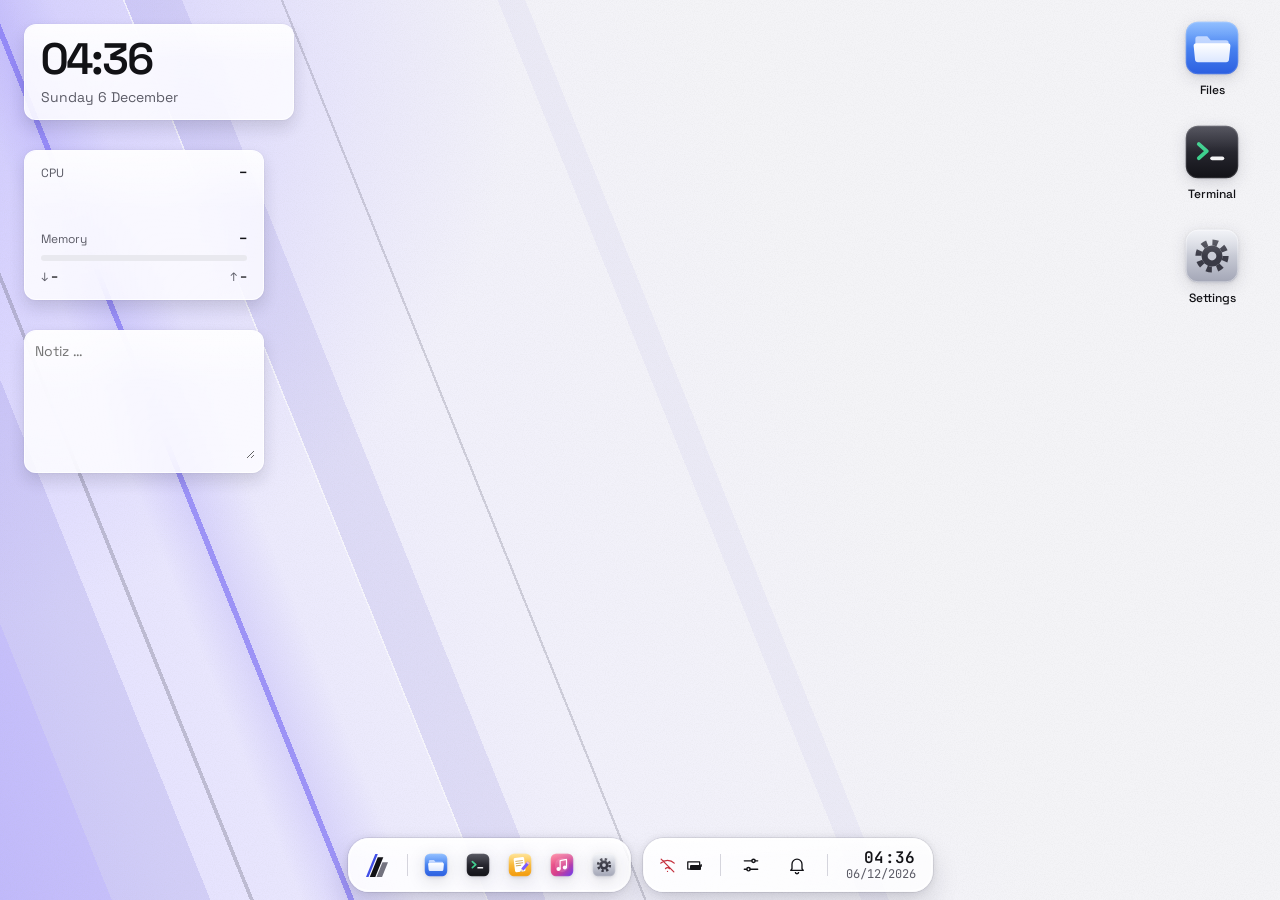
==== akari/static/index.html @ 58c39e7d "Akari auf dem Handy und als Web-App - Handy (unter 640 px, oder Touch im Querformat): ein Home-Bilds" ====
<!doctype html>
<html lang="de">
<head>
<meta charset="utf-8">
<meta name="viewport" content="width=device-width, initial-scale=1, viewport-fit=cover">
<title>Akari OS</title>
<link rel="icon" href="favicon.svg" type="image/svg+xml">
<meta name="theme-color" content="#050508">
<meta name="color-scheme" content="dark light">
<link rel="manifest" href="manifest.webmanifest">
<link rel="apple-touch-icon" href="assets/icons/apple-touch-icon.png">
<meta name="apple-mobile-web-app-capable" content="yes">
<meta name="mobile-web-app-capable" content="yes">
<meta name="apple-mobile-web-app-status-bar-style" content="black-translucent">
<meta name="apple-mobile-web-app-title" content="Akari">
<script src="boot.js"></script>
<link rel="stylesheet" href="facet.css">
<link rel="stylesheet" href="/vendor/xterm/xterm.css">
<link rel="stylesheet" href="akari.css">
<link rel="stylesheet" href="cursors.css">
<script src="i18n/en.js" defer></script>
<script src="i18n.js" defer></script>
<script src="facet.js" defer></script>
<script src="/vendor/xterm/xterm.js" defer></script>
<script src="/vendor/xterm/addons/fit/xterm-addon-fit.js" defer></script>
<script src="/vendor/xterm/addons/canvas/xterm-addon-canvas.js" defer></script>
<script src="accent.js" defer></script>
<script src="akari.js" defer></script>
<script src="desk.js" defer></script>
<script src="apps/settings.js" defer></script>
<script src="apps/terminal.js" defer></script>
<script src="apps/files.js" defer></script>
<script src="apps/editor.js" defer></script>
<script src="apps/activity.js" defer></script>
<script src="apps/music.js" defer></script>
<script src="apps/display.js" type="module"></script>
</head>
<body>
<svg width="0" height="0" class="sprite" aria-hidden="true">
  <symbol id="am" viewBox="0 0 95.64 100"><path class="am-l" d="M40.4 0L51.4 0L11 100L0 100Z"/><path class="am-b" d="M51.14 14L75.14 14L40.39 100L16.39 100Z"/><path class="am-d" d="M71.64 36L95.64 36L69.79 100L45.79 100Z"/></symbol>
  <symbol id="lm" viewBox="0 0 964 543"><path fill="currentColor" d="M112,148L260,217L409.69,379.66L467.26,264.53L400,222.08L400,204.02L0,0L112,148Z"/><path fill="currentColor" d="M964,0L564,204.02L564,222.08L496.74,264.53L554.31,379.66L704,217L852,148L964,0Z"/><path fill="currentColor" d="M172.93,266.68L315.8,308.65L247.36,234.28L59.81,146.84L172.93,266.68Z"/><path fill="currentColor" d="M904.19,146.84L716.64,234.28L648.2,308.65L791.07,266.68L904.19,146.84Z"/><path fill="currentColor" d="M289.78,367.82L400.19,400.35L343.4,338.64L191.3,293.96L289.78,367.82Z"/><path fill="currentColor" d="M772.7,293.96L620.6,338.64L563.81,400.35L674.22,367.82L772.7,293.96Z"/><path fill="currentColor" d="M518,67L415,100L403,120L454,122L421,210.5L482,249L543,210.5L538,85L518,67Z"/><path fill="currentColor" d="M482,282L544.5,407L482,543L419.5,407L482,282Z"/></symbol>
  <!-- App icons: colour art on a tile, the same in both themes (an icon is an
       object, not chrome). Raw colours are allowed here and only here. -->
  <defs>
    <linearGradient id="g-shine" x1="0" y1="0" x2="0" y2="1"><stop offset="0" stop-color="#fff" stop-opacity=".30"/><stop offset=".5" stop-color="#fff" stop-opacity="0"/></linearGradient>
    <linearGradient id="g-files" x1="0" y1="0" x2="0" y2="1"><stop offset="0" stop-color="#63a4ff"/><stop offset="1" stop-color="#2c5fe0"/></linearGradient>
    <linearGradient id="g-files-front" x1="0" y1="0" x2="0" y2="1"><stop offset="0" stop-color="#ffffff"/><stop offset="1" stop-color="#dce7ff"/></linearGradient>
    <linearGradient id="g-term" x1="0" y1="0" x2="0" y2="1"><stop offset="0" stop-color="#3a3a46"/><stop offset="1" stop-color="#121217"/></linearGradient>
    <linearGradient id="g-music" x1="0" y1="0" x2="1" y2="1"><stop offset="0" stop-color="#ff6a88"/><stop offset=".55" stop-color="#d63f8c"/><stop offset="1" stop-color="#6a3cf0"/></linearGradient>
    <linearGradient id="g-edit" x1="0" y1="0" x2="0" y2="1"><stop offset="0" stop-color="#ffd76a"/><stop offset="1" stop-color="#f29a0b"/></linearGradient>
    <linearGradient id="g-web" x1="0" y1="0" x2="1" y2="1"><stop offset="0" stop-color="#ffb347"/><stop offset=".55" stop-color="#f2546b"/><stop offset="1" stop-color="#7b5cff"/></linearGradient>
    <linearGradient id="g-xterm" x1="0" y1="0" x2="0" y2="1"><stop offset="0" stop-color="#6c6c7c"/><stop offset="1" stop-color="#383844"/></linearGradient>
    <linearGradient id="g-set" x1="0" y1="0" x2="0" y2="1"><stop offset="0" stop-color="#eceef4"/><stop offset="1" stop-color="#a3a6b6"/></linearGradient>
    <linearGradient id="g-win" x1="0" y1="0" x2="0" y2="1"><stop offset="0" stop-color="#3fe0c5"/><stop offset="1" stop-color="#0e8a86"/></linearGradient>
  </defs>
  <symbol id="app-files" viewBox="0 0 64 64">
    <rect x="2" y="2" width="60" height="60" rx="14" fill="url(#g-files)"/>
    <path d="M13 21.5a3 3 0 0 1 3-3h10.5l4 4.5H48a3 3 0 0 1 3 3V44H13z" fill="#bcd3ff"/>
    <path d="M11 29.5a3 3 0 0 1 3-3h36a3 3 0 0 1 3 3.3l-1.6 15.4a3.4 3.4 0 0 1-3.4 3.1H16a3.4 3.4 0 0 1-3.4-3.1z" fill="url(#g-files-front)"/>
    <rect x="2" y="2" width="60" height="60" rx="14" fill="url(#g-shine)"/>
    <rect x="2.5" y="2.5" width="59" height="59" rx="13.5" fill="none" stroke="#fff" stroke-opacity=".18"/>
  </symbol>
  <symbol id="app-terminal" viewBox="0 0 64 64">
    <rect x="2" y="2" width="60" height="60" rx="14" fill="url(#g-term)"/>
    <path d="M17 23l9 8-9 8" fill="none" stroke="#3ecf8e" stroke-width="4.5" stroke-linecap="round" stroke-linejoin="round"/>
    <rect x="30" y="37" width="16" height="4.5" rx="2.25" fill="#f2f2f4"/>
    <rect x="2" y="2" width="60" height="60" rx="14" fill="url(#g-shine)" opacity=".5"/>
    <rect x="2.5" y="2.5" width="59" height="59" rx="13.5" fill="none" stroke="#fff" stroke-opacity=".16"/>
  </symbol>
  <symbol id="app-music" viewBox="0 0 64 64">
    <rect x="2" y="2" width="60" height="60" rx="14" fill="url(#g-music)"/>
    <circle cx="32" cy="32" r="19" fill="#fff" fill-opacity=".14"/>
    <path d="M27 42.5V20.5l17-3.6v21.6" fill="none" stroke="#fff" stroke-width="3.2" stroke-linecap="round" stroke-linejoin="round"/>
    <circle cx="22.6" cy="42.6" r="5.4" fill="#fff"/><circle cx="39.6" cy="38.6" r="5.4" fill="#fff"/>
    <rect x="2" y="2" width="60" height="60" rx="14" fill="url(#g-shine)"/>
    <rect x="2.5" y="2.5" width="59" height="59" rx="13.5" fill="none" stroke="#fff" stroke-opacity=".22"/>
  </symbol>
  <symbol id="app-editor" viewBox="0 0 64 64">
    <rect x="2" y="2" width="60" height="60" rx="14" fill="url(#g-edit)"/>
    <g transform="rotate(-7 32 32)">
      <rect x="17" y="12" width="28" height="38" rx="3.5" fill="#fff"/>
      <path d="M22 21h18M22 27h18M22 33h12" stroke="#c9a14a" stroke-width="2.4" stroke-linecap="round"/>
    </g>
    <g transform="rotate(40 42 40)">
      <rect x="38" y="20" width="8" height="26" rx="1.5" fill="#7b5cff"/>
      <rect x="38" y="20" width="8" height="5" rx="1.5" fill="#f2b6c6"/>
      <path d="M38 46h8l-4 7z" fill="#f6dfb4"/><path d="M40.6 50.6h2.8L42 53z" fill="#2b2b34"/>
    </g>
    <rect x="2" y="2" width="60" height="60" rx="14" fill="url(#g-shine)"/>
    <rect x="2.5" y="2.5" width="59" height="59" rx="13.5" fill="none" stroke="#fff" stroke-opacity=".22"/>
  </symbol>
  <symbol id="app-web" viewBox="0 0 64 64">
    <rect x="2" y="2" width="60" height="60" rx="14" fill="url(#g-web)"/>
    <g fill="none" stroke="#fff" stroke-width="3" stroke-linecap="round">
      <circle cx="32" cy="32" r="16"/>
      <ellipse cx="32" cy="32" rx="7" ry="16"/>
      <path d="M17 26.5h30M17 37.5h30"/>
    </g>
    <rect x="2" y="2" width="60" height="60" rx="14" fill="url(#g-shine)"/>
    <rect x="2.5" y="2.5" width="59" height="59" rx="13.5" fill="none" stroke="#fff" stroke-opacity=".2"/>
  </symbol>
  <symbol id="app-xterm" viewBox="0 0 64 64">
    <rect x="2" y="2" width="60" height="60" rx="14" fill="url(#g-xterm)"/>
    <rect x="13" y="16" width="38" height="32" rx="4" fill="#121216"/>
    <path d="M13 20a4 4 0 0 1 4-4h30a4 4 0 0 1 4 4v3H13z" fill="#e6e6ee"/>
    <path d="M19 30l5 5M24 30l-5 5" stroke="#f2b53a" stroke-width="2.6" stroke-linecap="round"/>
    <rect x="28" y="38" width="10" height="3" rx="1.5" fill="#e6e6ee"/>
    <rect x="2" y="2" width="60" height="60" rx="14" fill="url(#g-shine)" opacity=".6"/>
    <rect x="2.5" y="2.5" width="59" height="59" rx="13.5" fill="none" stroke="#fff" stroke-opacity=".16"/>
  </symbol>
  <symbol id="app-settings" viewBox="0 0 64 64">
    <rect x="2" y="2" width="60" height="60" rx="14" fill="url(#g-set)"/>
    <circle cx="32" cy="32" r="15.5" fill="none" stroke="#3a3a46" stroke-width="7" stroke-dasharray="6.09 6.09"/>
    <circle cx="32" cy="32" r="12" fill="#3a3a46"/>
    <circle cx="32" cy="32" r="5" fill="#c9cbd6"/>
    <rect x="2" y="2" width="60" height="60" rx="14" fill="url(#g-shine)"/>
    <rect x="2.5" y="2.5" width="59" height="59" rx="13.5" fill="none" stroke="#fff" stroke-opacity=".5"/>
  </symbol>
  <symbol id="app-tasks" viewBox="0 0 64 64">
    <defs><linearGradient id="g-tasks" x1="0" y1="0" x2="0" y2="1"><stop offset="0" stop-color="#9b8cff"/><stop offset="1" stop-color="#5b45e0"/></linearGradient></defs>
    <rect x="2" y="2" width="60" height="60" rx="14" fill="url(#g-tasks)"/>
    <rect x="14" y="16" width="36" height="7" rx="3.5" fill="#fff"/>
    <rect x="14" y="28.5" width="36" height="7" rx="3.5" fill="#fff" fill-opacity=".75"/>
    <rect x="14" y="41" width="36" height="7" rx="3.5" fill="#fff" fill-opacity=".5"/>
    <circle cx="44" cy="19.5" r="2" fill="#5b45e0"/><circle cx="44" cy="32" r="2" fill="#5b45e0"/>
    <rect x="2" y="2" width="60" height="60" rx="14" fill="url(#g-shine)"/>
    <rect x="2.5" y="2.5" width="59" height="59" rx="13.5" fill="none" stroke="#fff" stroke-opacity=".2"/>
  </symbol>
  <symbol id="app-monitor" viewBox="0 0 64 64">
    <defs><linearGradient id="g-mon" x1="0" y1="0" x2="0" y2="1"><stop offset="0" stop-color="#4ade9a"/><stop offset="1" stop-color="#109865"/></linearGradient></defs>
    <rect x="2" y="2" width="60" height="60" rx="14" fill="url(#g-mon)"/>
    <path d="M12 44l9-10 7 6 9-15 7 9 8-8" fill="none" stroke="#fff" stroke-width="4" stroke-linecap="round" stroke-linejoin="round"/>
    <path d="M12 50h40" stroke="#fff" stroke-opacity=".5" stroke-width="2.5" stroke-linecap="round"/>
    <rect x="2" y="2" width="60" height="60" rx="14" fill="url(#g-shine)"/>
    <rect x="2.5" y="2.5" width="59" height="59" rx="13.5" fill="none" stroke="#fff" stroke-opacity=".2"/>
  </symbol>
  <symbol id="app-window" viewBox="0 0 64 64">
    <rect x="2" y="2" width="60" height="60" rx="14" fill="url(#g-win)"/>
    <rect x="14" y="17" width="36" height="30" rx="4" fill="#fff"/>
    <path d="M14 21a4 4 0 0 1 4-4h28a4 4 0 0 1 4 4v4H14z" fill="#0b6f6c" fill-opacity=".35"/>
    <rect x="2" y="2" width="60" height="60" rx="14" fill="url(#g-shine)"/>
  </symbol>
  <symbol id="i-music" viewBox="0 0 24 24"><path fill="none" stroke="currentColor" stroke-width="1.6" stroke-linecap="round" stroke-linejoin="round" d="M9 18V5.5l11-2V16M9 18a3 3 0 1 1-6 0 3 3 0 0 1 6 0zm11-2a3 3 0 1 1-6 0 3 3 0 0 1 6 0z"/></symbol>
  <symbol id="i-play" viewBox="0 0 24 24"><path fill="currentColor" d="M8 5.6v12.8a1 1 0 0 0 1.5.86l10.4-6.4a1 1 0 0 0 0-1.72L9.5 4.74A1 1 0 0 0 8 5.6z"/></symbol>
  <symbol id="i-pause" viewBox="0 0 24 24"><rect fill="currentColor" x="6.5" y="5" width="4" height="14" rx="1.2"/><rect fill="currentColor" x="13.5" y="5" width="4" height="14" rx="1.2"/></symbol>
  <symbol id="i-prev" viewBox="0 0 24 24"><path fill="currentColor" d="M5 5.5a1 1 0 0 1 2 0v13a1 1 0 0 1-2 0zM19 6.3v11.4a1 1 0 0 1-1.53.85L9.3 13.06a1.25 1.25 0 0 1 0-2.12l8.17-5.49A1 1 0 0 1 19 6.3z"/></symbol>
  <symbol id="i-next" viewBox="0 0 24 24"><path fill="currentColor" d="M19 5.5a1 1 0 0 0-2 0v13a1 1 0 0 0 2 0zM5 6.3v11.4a1 1 0 0 0 1.53.85l8.17-5.49a1.25 1.25 0 0 0 0-2.12L6.53 5.45A1 1 0 0 0 5 6.3z"/></symbol>
  <symbol id="i-gear" viewBox="0 0 24 24"><g fill="none" stroke="currentColor" stroke-width="1.6"><circle cx="12" cy="12" r="3"/><path d="M12 3v3M12 18v3M3 12h3M18 12h3M5.6 5.6l2.1 2.1M16.3 16.3l2.1 2.1M5.6 18.4l2.1-2.1M16.3 7.7l2.1-2.1"/></g></symbol>
  <symbol id="i-drive" viewBox="0 0 24 24"><path fill="none" stroke="currentColor" stroke-width="1.6" stroke-linejoin="round" d="M3.5 7.5h6l2 2h9v9h-17z"/></symbol>
  <symbol id="i-folder" viewBox="0 0 24 24"><path fill="currentColor" fill-opacity=".18" stroke="currentColor" stroke-width="1.5" stroke-linejoin="round" d="M3.5 6.5h6l2 2h9v10h-17z"/></symbol>
  <symbol id="i-term" viewBox="0 0 24 24"><path fill="none" stroke="currentColor" stroke-width="1.6" stroke-linecap="round" stroke-linejoin="round" d="M3.5 5h17v14h-17zM7 9.5l3 2.5-3 2.5M12.5 15h4"/></symbol>
  <symbol id="i-note" viewBox="0 0 24 24"><path fill="none" stroke="currentColor" stroke-width="1.6" stroke-linejoin="round" d="M5.5 3.5h9l4 4v13h-13zM14.5 3.5v4h4M8.5 12h7M8.5 15.5h5"/></symbol>
  <symbol id="i-file" viewBox="0 0 24 24"><path fill="none" stroke="currentColor" stroke-width="1.5" stroke-linejoin="round" d="M6 3.5h8.5l3.5 3.5v13.5H6zM14.5 3.5V7H18"/></symbol>
  <symbol id="i-image" viewBox="0 0 24 24"><path fill="none" stroke="currentColor" stroke-width="1.5" stroke-linejoin="round" d="M4 5h16v14H4zM4 16l5-5 4 4 2-2 5 5"/><circle cx="15.5" cy="9" r="1.4" fill="currentColor"/></symbol>
  <symbol id="i-archive" viewBox="0 0 24 24"><path fill="none" stroke="currentColor" stroke-width="1.5" stroke-linejoin="round" d="M4 4.5h16v4H4zM5.5 8.5v11h13v-11M10 12h4"/></symbol>
  <symbol id="i-media" viewBox="0 0 24 24"><path fill="none" stroke="currentColor" stroke-width="1.5" stroke-linejoin="round" d="M4 5h16v14H4z"/><path fill="currentColor" d="M10 9v6l5-3z"/></symbol>
  <symbol id="i-globe" viewBox="0 0 24 24"><g fill="none" stroke="currentColor" stroke-width="1.5"><circle cx="12" cy="12" r="8.5"/><path d="M3.5 12h17M12 3.5c2.5 2.6 3.6 5.4 3.6 8.5s-1.1 5.9-3.6 8.5c-2.5-2.6-3.6-5.4-3.6-8.5s1.1-5.9 3.6-8.5z"/></g></symbol>
  <symbol id="i-window" viewBox="0 0 24 24"><path fill="none" stroke="currentColor" stroke-width="1.6" stroke-linejoin="round" d="M3.5 5h17v14h-17zM3.5 9h17"/></symbol>
  <symbol id="i-edit" viewBox="0 0 24 24"><path fill="none" stroke="currentColor" stroke-width="1.6" stroke-linejoin="round" d="M4.5 19.5l1-4L15.5 5.5l3 3-10 10zM13.5 7.5l3 3"/></symbol>
  <symbol id="i-moon" viewBox="0 0 24 24"><path fill="none" stroke="currentColor" stroke-width="1.6" stroke-linejoin="round" d="M19.5 14.6A8 8 0 0 1 9.4 4.5a8 8 0 1 0 10.1 10.1z"/></symbol>
  <symbol id="i-auto" viewBox="0 0 24 24"><g fill="none" stroke="currentColor" stroke-width="1.6"><circle cx="12" cy="12" r="8"/></g><path fill="currentColor" d="M12 4a8 8 0 0 1 0 16z"/></symbol>
  <symbol id="i-pointer" viewBox="0 0 24 24"><path fill="none" stroke="currentColor" stroke-width="1.6" stroke-linejoin="round" d="M5.5 3.5v15l4-3.6 2.8 6.6 3-1.3-2.8-6.4h5.4z"/></symbol>
  <symbol id="i-motion" viewBox="0 0 24 24"><g fill="none" stroke="currentColor" stroke-width="1.6" stroke-linecap="round"><path d="M3 8h10M3 12h14M3 16h8"/><circle cx="18.5" cy="16" r="2.5"/></g></symbol>
  <symbol id="i-shuffle" viewBox="0 0 24 24"><g fill="none" stroke="currentColor" stroke-width="1.7" stroke-linecap="round" stroke-linejoin="round"><path d="M3.5 7h3.2c2.2 0 3.4 1 4.6 3l1.4 2.2c1.2 2 2.4 3 4.6 3h3.2M3.5 17h3.2c1.4 0 2.4-.4 3.3-1.3M14.1 8.3C15 7.4 16 7 17.3 7h3.2"/><path d="m18.2 4.6 2.4 2.4-2.4 2.4M18.2 13.2l2.4 2.4-2.4 2.4"/></g></symbol>
  <symbol id="i-repeat" viewBox="0 0 24 24"><g fill="none" stroke="currentColor" stroke-width="1.7" stroke-linecap="round" stroke-linejoin="round"><path d="M4.5 11V9.5A3 3 0 0 1 7.5 6.5h12M19.5 13v1.5a3 3 0 0 1-3 3h-12"/><path d="m17 4 2.5 2.5L17 9M7 15l-2.5 2.5L7 20"/></g></symbol>
  <symbol id="i-vol" viewBox="0 0 24 24"><g fill="none" stroke="currentColor" stroke-width="1.7" stroke-linecap="round" stroke-linejoin="round"><path d="M4 9.5h3.2L12 5.5v13l-4.8-4H4z"/><path d="M15.5 9a4 4 0 0 1 0 6M18 6.5a7.5 7.5 0 0 1 0 11"/></g></symbol>
  <symbol id="i-vol-off" viewBox="0 0 24 24"><g fill="none" stroke="currentColor" stroke-width="1.7" stroke-linecap="round" stroke-linejoin="round"><path d="M4 9.5h3.2L12 5.5v13l-4.8-4H4z"/><path d="m16 9.5 5 5M21 9.5l-5 5"/></g></symbol>
  <symbol id="i-disc" viewBox="0 0 24 24"><g fill="none" stroke="currentColor" stroke-width="1.6"><circle cx="12" cy="12" r="8.5"/><circle cx="12" cy="12" r="2.6"/><path d="M12 5.5a6.5 6.5 0 0 0-6.5 6.5" stroke-linecap="round"/></g></symbol>
  <symbol id="i-heart" viewBox="0 0 24 24"><path fill="currentColor" d="M12 20.3 4.9 13.6a4.7 4.7 0 0 1 6.6-6.7l.5.5.5-.5a4.7 4.7 0 0 1 6.6 6.7z"/></symbol>
  <symbol id="i-list" viewBox="0 0 24 24"><g fill="none" stroke="currentColor" stroke-width="1.7" stroke-linecap="round"><path d="M9 6.5h11M9 12h11M9 17.5h11"/><circle cx="4.6" cy="6.5" r=".9" fill="currentColor"/><circle cx="4.6" cy="12" r=".9" fill="currentColor"/><circle cx="4.6" cy="17.5" r=".9" fill="currentColor"/></g></symbol>
  <symbol id="i-queue" viewBox="0 0 24 24"><g fill="none" stroke="currentColor" stroke-width="1.7" stroke-linecap="round" stroke-linejoin="round"><path d="M4 6.5h12M4 11.5h12M4 16.5h7"/><path d="M16 14.5v5.2l4-2.6z" fill="currentColor"/></g></symbol>
  <symbol id="i-chev-down" viewBox="0 0 24 24"><path fill="none" stroke="currentColor" stroke-width="2" stroke-linecap="round" stroke-linejoin="round" d="m6 9 6 6 6-6"/></symbol>
  <symbol id="i-sun" viewBox="0 0 24 24"><g fill="none" stroke="currentColor" stroke-width="1.6"><circle cx="12" cy="12" r="4"/><path d="M12 2.5v2M12 19.5v2M2.5 12h2M19.5 12h2M5.3 5.3l1.4 1.4M17.3 17.3l1.4 1.4M5.3 18.7l1.4-1.4M17.3 6.7l1.4-1.4"/></g></symbol>
  <symbol id="i-palette" viewBox="0 0 24 24"><g fill="none" stroke="currentColor" stroke-width="1.6"><path d="M12 3.5a8.5 8.5 0 1 0 0 17c1.2 0 1.8-.8 1.8-1.7 0-1.2-1-1.5-1-2.6 0-1 .8-1.7 1.8-1.7h2.2a3.7 3.7 0 0 0 3.7-3.7C20.5 6.8 16.7 3.5 12 3.5z"/><circle cx="8" cy="11" r="1"/><circle cx="11" cy="7.5" r="1"/><circle cx="15.5" cy="8.5" r="1"/></g></symbol>
  <symbol id="i-dock" viewBox="0 0 24 24"><path fill="none" stroke="currentColor" stroke-width="1.6" stroke-linejoin="round" d="M3.5 4.5h17v15h-17zM7 16h10"/></symbol>
  <symbol id="i-user" viewBox="0 0 24 24"><path fill="none" stroke="currentColor" stroke-width="1.6" d="M12 12a4 4 0 1 0 0-8 4 4 0 0 0 0 8zM4.5 20c1-3.5 4-5 7.5-5s6.5 1.5 7.5 5"/></symbol>
  <symbol id="i-users" viewBox="0 0 24 24"><path fill="none" stroke="currentColor" stroke-width="1.6" stroke-linecap="round" d="M9 11.5a3.5 3.5 0 1 0 0-7 3.5 3.5 0 0 0 0 7zM2.5 19.5c.8-3 3.3-4.5 6.5-4.5s5.7 1.5 6.5 4.5M16 4.8a3.5 3.5 0 0 1 0 6.4M18 15.3c1.6.6 2.8 2 3.4 4.2"/></symbol>
  <symbol id="i-power" viewBox="0 0 24 24"><path fill="none" stroke="currentColor" stroke-width="1.7" stroke-linecap="round" d="M12 3.5v8M7 6.3a7.5 7.5 0 1 0 10 0"/></symbol>
  <symbol id="i-box" viewBox="0 0 24 24"><path fill="none" stroke="currentColor" stroke-width="1.6" stroke-linejoin="round" d="M4 7.5 12 4l8 3.5v9L12 20l-8-3.5zM4 7.5l8 3.5 8-3.5M12 11v9"/></symbol>
  <symbol id="i-search" viewBox="0 0 24 24"><path fill="none" stroke="currentColor" stroke-width="1.8" d="M10.5 17a6.5 6.5 0 1 0 0-13 6.5 6.5 0 0 0 0 13zM15.5 15.5 20 20"/></symbol>
  <symbol id="i-home" viewBox="0 0 24 24"><path fill="none" stroke="currentColor" stroke-width="1.6" stroke-linejoin="round" d="M4 10.5 12 4l8 6.5V20h-5v-6H9v6H4z"/></symbol>
  <symbol id="i-down" viewBox="0 0 24 24"><path fill="none" stroke="currentColor" stroke-width="1.6" stroke-linecap="round" stroke-linejoin="round" d="M12 4v11M7.5 10.5 12 15l4.5-4.5M5 19.5h14"/></symbol>
  <symbol id="i-up-load" viewBox="0 0 24 24"><path fill="none" stroke="currentColor" stroke-width="1.6" stroke-linecap="round" stroke-linejoin="round" d="M12 15V4M7.5 8.5 12 4l4.5 4.5M5 19.5h14"/></symbol>
  <symbol id="i-trash" viewBox="0 0 24 24"><path fill="none" stroke="currentColor" stroke-width="1.6" stroke-linejoin="round" stroke-linecap="round" d="M4.5 7h15M9.5 7V4.5h5V7M6.5 7l1 13h9l1-13M10.5 11v5.5M13.5 11v5.5"/></symbol>
  <symbol id="i-folder-plus" viewBox="0 0 24 24"><path fill="none" stroke="currentColor" stroke-width="1.6" stroke-linejoin="round" stroke-linecap="round" d="M3.5 6.5h6l2 2h9v10h-17zM12 11v5M9.5 13.5h5"/></symbol>
  <symbol id="i-eye" viewBox="0 0 24 24"><g fill="none" stroke="currentColor" stroke-width="1.6"><path d="M2.5 12S6 5.5 12 5.5 21.5 12 21.5 12 18 18.5 12 18.5 2.5 12 2.5 12z"/><circle cx="12" cy="12" r="3"/></g></symbol>
  <symbol id="i-rename" viewBox="0 0 24 24"><path fill="none" stroke="currentColor" stroke-width="1.6" stroke-linecap="round" stroke-linejoin="round" d="M4 17h7M4 12h10M4 7h16M16 20l1-3 4-4 2 2-4 4z"/></symbol>
  <symbol id="i-save" viewBox="0 0 24 24"><path fill="none" stroke="currentColor" stroke-width="1.6" stroke-linejoin="round" d="M5 4.5h11l3.5 3.5v11.5H5zM8 4.5v5h7v-5M8 19.5v-6h8v6"/></symbol>
  <symbol id="i-refresh" viewBox="0 0 24 24"><path fill="none" stroke="currentColor" stroke-width="1.6" stroke-linecap="round" stroke-linejoin="round" d="M19.5 12a7.5 7.5 0 1 1-2.2-5.3M19.5 4.5v4h-4"/></symbol>
  <symbol id="i-info" viewBox="0 0 24 24"><g fill="none" stroke="currentColor" stroke-width="1.6" stroke-linecap="round"><circle cx="12" cy="12" r="8.5"/><path d="M12 11v5.5M12 7.8h.01"/></g></symbol>
  <symbol id="i-sliders" viewBox="0 0 24 24"><g fill="none" stroke="currentColor" stroke-width="1.7" stroke-linecap="round"><path d="M4 7h9M17 7h3M4 17h3M11 17h9"/><circle cx="15" cy="7" r="2"/><circle cx="9" cy="17" r="2"/></g></symbol>
  <symbol id="i-bell" viewBox="0 0 24 24"><path fill="none" stroke="currentColor" stroke-width="1.6" stroke-linejoin="round" d="M6 16.5V11a6 6 0 0 1 12 0v5.5l1.5 2h-15zM10 20.5a2 2 0 0 0 4 0"/></symbol>
  <symbol id="i-battery" viewBox="0 0 24 24"><path fill="none" stroke="currentColor" stroke-width="1.6" stroke-linejoin="round" d="M3.5 7.5h15v9h-15zM20.5 10.5v3"/></symbol>
  <symbol id="i-net" viewBox="0 0 24 24"><path fill="none" stroke="currentColor" stroke-width="1.6" stroke-linecap="round" d="M3.5 9a12 12 0 0 1 17 0M6.5 12.5a7.5 7.5 0 0 1 11 0M9.5 16a3 3 0 0 1 5 0M12 19.5h.01"/></symbol>
  <symbol id="i-net-off" viewBox="0 0 24 24"><path fill="none" stroke="currentColor" stroke-width="1.6" stroke-linecap="round" d="M3.5 9a12 12 0 0 1 17 0M9.5 16a3 3 0 0 1 5 0M12 19.5h.01M4 4l16 16"/></symbol>
  <symbol id="i-pulse" viewBox="0 0 24 24"><path fill="none" stroke="currentColor" stroke-width="1.6" stroke-linejoin="round" d="M3 12h4l2-5 4 10 2-5h6"/></symbol>
  <symbol id="i-cpu" viewBox="0 0 24 24"><path fill="none" stroke="currentColor" stroke-width="1.6" stroke-linejoin="round" stroke-linecap="round" d="M7 7h10v10H7zM10 10h4v4h-4zM9.5 3.5v3M14.5 3.5v3M9.5 17.5v3M14.5 17.5v3M3.5 9.5h3M3.5 14.5h3M17.5 9.5h3M17.5 14.5h3"/></symbol>
  <symbol id="i-plus" viewBox="0 0 24 24"><path fill="none" stroke="currentColor" stroke-width="1.8" stroke-linecap="round" d="M12 5v14M5 12h14"/></symbol>
  <symbol id="i-x" viewBox="0 0 24 24"><path fill="none" stroke="currentColor" stroke-width="1.8" stroke-linecap="round" d="M6.5 6.5l11 11M17.5 6.5l-11 11"/></symbol>
  <symbol id="i-min" viewBox="0 0 24 24"><path fill="none" stroke="currentColor" stroke-width="1.8" stroke-linecap="round" d="M6 12h12"/></symbol>
  <symbol id="i-max" viewBox="0 0 24 24"><path fill="none" stroke="currentColor" stroke-width="1.6" stroke-linejoin="round" d="M6 6h12v12H6z"/></symbol>
  <symbol id="i-chev" viewBox="0 0 24 24"><path fill="none" stroke="currentColor" stroke-width="2" stroke-linecap="round" stroke-linejoin="round" d="m9 5 7 7-7 7"/></symbol>
  <symbol id="i-back" viewBox="0 0 24 24"><path fill="none" stroke="currentColor" stroke-width="2" stroke-linecap="round" stroke-linejoin="round" d="m15 5-7 7 7 7"/></symbol>
  <symbol id="i-up" viewBox="0 0 24 24"><path fill="none" stroke="currentColor" stroke-width="2" stroke-linecap="round" stroke-linejoin="round" d="m5 15 7-7 7 7"/></symbol>
</svg>

<div class="desk f-nova" id="desk">
  <!-- a mark on Nova (Darstellung → Logo): Akari OS or lucya.systems -->
  <div class="desk__logo" aria-hidden="true">
    <svg class="desk__mark desk__mark--akari am" viewBox="0 0 95.64 100"><use href="#am"/></svg>
    <svg class="desk__mark desk__mark--lucya" viewBox="0 0 964 543"><use href="#lm"/></svg>
  </div>
  <!-- the phone's home screen (only under 640 px): the time, then every app -->
  <section class="home" id="home" aria-label="Home-Bildschirm">
    <header class="home__head"><time class="home__time" id="home-time"></time><span class="home__date" id="home-date"></span></header>
    <div class="home__apps" id="home-apps"></div>
  </section>
  <div class="icons" id="icons"></div>
  <div class="widgets" id="widgets"></div>
  <div class="windows" id="windows"></div>

  <!-- the taskbar: two floating pills, apps left, status right -->
  <div class="taskbar" id="taskbar">
    <nav class="tb tb--apps f-glass f-glass--hi f-glass--deep" aria-label="Apps">
      <button class="tb__launch" id="brand" aria-haspopup="menu" aria-expanded="false" aria-label="Akari-Menü">
        <svg class="am" viewBox="0 0 95.64 100" aria-hidden="true"><use href="#am"/></svg>
      </button>
      <span class="tb__sep"></span>
      <div class="tb__dock" id="dock"></div>
      <span class="tb__sep" id="tb-min-sep" hidden></span>
      <div class="tb__min" id="tb-min" aria-label="Minimierte Fenster"></div>
    </nav>
    <div class="tb tb--status f-glass f-glass--hi f-glass--deep">
      <button class="tb__desk f-tip" id="bar-desk" data-tip="Desktop wechseln" hidden><svg><use href="#i-window"/></svg><span translate="no"></span></button>
      <span class="tb__sep" id="tb-desk-sep" hidden></span>
      <div class="tb__media" id="tb-media" hidden>
        <button class="tb__cover f-tip" data-media="show" data-tip="Zum Player"><img alt="" hidden draggable="false"><svg><use href="#i-music"/></svg></button>
        <span class="tb__track"><b translate="no"></b><small translate="no"></small></span>
        <span class="tb__mctl">
          <button class="tb__mbtn" data-media="previous" aria-label="Zurück"><svg><use href="#i-prev"/></svg></button>
          <button class="tb__mbtn tb__mbtn--main" data-media="play-pause" aria-label="Pause"><svg><use href="#i-pause"/></svg></button>
          <button class="tb__mbtn" data-media="next" aria-label="Weiter"><svg><use href="#i-next"/></svg></button>
        </span>
      </div>
      <span class="tb__sep" id="tb-media-sep" hidden></span>
      <span class="tb__state">
        <svg class="f-tip" id="tb-net" data-tip="Mit dem Workspace verbunden" tabindex="0"><use href="#i-net"/></svg>
        <span class="tb__batt f-tip" id="tb-batt" data-tip="" tabindex="0" hidden><svg><use href="#i-battery"/></svg><i></i></span>
      </span>
      <span class="tb__sep"></span>
      <button class="tb__btn f-tip" id="tb-quick" data-tip="Schnelleinstellungen" aria-label="Schnelleinstellungen" aria-haspopup="dialog"><svg><use href="#i-sliders"/></svg></button>
      <button class="tb__btn f-tip" id="tb-bell" data-tip="Mitteilungen" aria-label="Mitteilungen" aria-haspopup="dialog"><svg><use href="#i-bell"/></svg><span class="tb__dot" id="tb-bell-dot" hidden></span></button>
      <span class="tb__sep"></span>
      <button class="tb__clock" id="tb-clock" aria-haspopup="dialog"><time id="clock">--:--</time><span id="clock-date"></span></button>
    </div>
  </div>
  <div class="dock-edge" id="dock-edge" aria-hidden="true"></div>

  <!-- the start menu: search, apps, recent, who and the way out -->
  <div class="pop pop--launch f-glass f-glass--hi f-glass--deep" id="brand-menu" role="dialog" aria-label="Startmenü" hidden>
    <label class="f-search launch__search"><svg><use href="#i-search"/></svg><input class="f-input" id="launch-q" placeholder="Apps, Einstellungen, Dateien suchen" aria-label="Suchen" autocomplete="off"></label>
    <div class="launch__body" id="launch-body">
      <section class="launch__sec" data-sec="apps"><h3 class="launch__h">Apps</h3><div class="launch__apps" id="launch-apps"></div></section>
      <section class="launch__sec" data-sec="recent"><h3 class="launch__h">Zuletzt geöffnet</h3><div class="launch__list" id="launch-recent" translate="no"></div></section>
    </div>
    <div class="launch__results" id="launch-results" hidden></div>
    <footer class="launch__foot">
      <button class="launch__me" data-open="settings" data-args='{"page":"konto"}'>
        <span class="f-avatar" id="bar-avatar">A</span>
        <span><b id="launch-name" translate="no">–</b><small id="launch-desk" translate="no">–</small></span>
      </button>
      <span class="launch__acts">
        <button class="tb__btn f-tip" data-open="settings" data-tip="Einstellungen" aria-label="Einstellungen"><svg><use href="#i-gear"/></svg></button>
        <button class="tb__btn f-tip" data-act="desktop" data-tip="Desktop wechseln" aria-label="Desktop wechseln"><svg><use href="#i-window"/></svg></button>
        <button class="tb__btn f-tip" data-act="switch" data-tip="Benutzer wechseln" aria-label="Benutzer wechseln"><svg><use href="#i-users"/></svg></button>
        <button class="tb__btn f-tip launch__power" id="launch-power" data-tip="Beenden" aria-label="Beenden" aria-haspopup="menu"><svg><use href="#i-power"/></svg></button>
      </span>
    </footer>
  </div>

  <!-- quick settings: a control centre of modules -->
  <div class="pop pop--quick f-glass f-glass--hi f-glass--deep" id="pop-quick" role="dialog" aria-label="Schnelleinstellungen" hidden>
    <div class="qc">
      <section class="qc__mod qc__mod--theme" aria-label="Farbschema">
        <span class="qc__label">Darstellung</span>
        <div class="qc__theme" role="radiogroup" aria-label="Farbschema">
          <input type="radio" name="qtheme" id="qt-system" value="system"><label for="qt-system" class="f-tip" data-tip="Wie das System"><svg><use href="#i-auto"/></svg></label>
          <input type="radio" name="qtheme" id="qt-light" value="light"><label for="qt-light" class="f-tip" data-tip="Hell"><svg><use href="#i-sun"/></svg></label>
          <input type="radio" name="qtheme" id="qt-dark" value="dark"><label for="qt-dark" class="f-tip" data-tip="Dunkel"><svg><use href="#i-moon"/></svg></label>
        </div>
        <b class="qc__value" data-qc-theme>System</b>
      </section>
      <button class="qc__mod qc__mod--big" data-qpref="dnd" aria-pressed="false">
        <span class="qc__orb"><svg><use href="#i-bell"/></svg></span>
        <span><b>Nicht stören</b><small data-qc-dnd>Aus</small></span>
      </button>

      <section class="qc__mod qc__mod--wide" aria-label="Akzentfarbe">
        <span class="qc__head"><span class="qc__label">Akzent</span><b class="qc__value" data-qc-tint>Facet</b></span>
        <div class="qc__tints" id="quick-tints" role="radiogroup" aria-label="Akzentfarbe"></div>
      </section>

      <section class="qc__mod qc__mod--wide" data-qc-nova aria-label="Nova">
        <span class="qc__head"><span class="qc__label">Nova</span>
          <label class="f-switch qc__switch"><input type="checkbox" data-qc-wall><i></i><span class="sr">Nova als Hintergrund</span></label></span>
        <div class="qc__row" data-qc-nova-opts>
          <div class="qc__pills" role="radiogroup" aria-label="Licht von">
            <input type="radio" name="qnova" id="qn-left" value="left"><label for="qn-left">Links</label>
            <input type="radio" name="qnova" id="qn-both" value="both"><label for="qn-both">Beide</label>
            <input type="radio" name="qnova" id="qn-right" value="right"><label for="qn-right">Rechts</label>
          </div>
          <div class="qc__pills" role="radiogroup" aria-label="Logo auf Nova">
            <input type="radio" name="qlogo" id="ql-none" value="none"><label for="ql-none" class="f-tip" data-tip="Kein Logo">–</label>
            <input type="radio" name="qlogo" id="ql-akari" value="akari"><label for="ql-akari" class="f-tip" data-tip="Akari OS"><svg class="am" viewBox="0 0 95.64 100"><use href="#am"/></svg></label>
            <input type="radio" name="qlogo" id="ql-lucya" value="lucya"><label for="ql-lucya" class="f-tip" data-tip="lucya.systems"><svg viewBox="0 0 964 543"><use href="#lm"/></svg></label>
          </div>
        </div>
      </section>

      <div class="qc__toggles">
        <button class="qc__toggle" data-qpref="icons"><span class="qc__orb"><svg><use href="#i-folder"/></svg></span><small>Symbole</small></button>
        <button class="qc__toggle" data-qpref="widgets"><span class="qc__orb"><svg><use href="#i-pulse"/></svg></span><small>Widgets</small></button>
        <button class="qc__toggle" data-qpref="cursors"><span class="qc__orb"><svg><use href="#i-pointer"/></svg></span><small>Cursor</small></button>
        <button class="qc__toggle" data-qpref="motion"><span class="qc__orb"><svg><use href="#i-motion"/></svg></span><small>Ruhig</small></button>
      </div>

      <section class="qc__mod qc__mod--wide qc__media" data-qc-media hidden aria-label="Was gerade spielt">
        <button class="qc__cover" data-qmedia="show" aria-label="Zum Player"><img alt="" hidden draggable="false"><svg><use href="#i-music"/></svg></button>
        <span class="qc__track"><b translate="no"></b><small translate="no"></small></span>
        <span class="qc__mctl">
          <button data-qmedia="previous" aria-label="Zurück"><svg><use href="#i-prev"/></svg></button>
          <button data-qmedia="play-pause" aria-label="Pause"><svg><use href="#i-pause"/></svg></button>
          <button data-qmedia="next" aria-label="Weiter"><svg><use href="#i-next"/></svg></button>
        </span>
      </section>
    </div>
    <footer class="qc__foot">
      <span class="qc__desk"><svg><use href="#i-window"/></svg><span data-qc-desk translate="no">–</span></span>
      <button class="f-btn f-btn--ghost f-btn--sm" data-open="settings"><svg><use href="#i-gear"/></svg>Alle Einstellungen</button>
    </footer>
  </div>

  <!-- notifications -->
  <div class="pop pop--bell f-glass f-glass--hi f-glass--deep" id="pop-bell" role="dialog" aria-label="Mitteilungen" hidden>
    <div class="bell__head"><b>Mitteilungen</b><button class="f-btn f-btn--ghost f-btn--sm" id="bell-clear">Leeren</button></div>
    <div class="bell__list" id="bell-list"></div>
  </div>

  <!-- calendar -->
  <div class="pop pop--cal f-glass f-glass--hi f-glass--deep" id="pop-cal" role="dialog" aria-label="Kalender" hidden>
    <div class="cal__head"><button class="f-btn f-btn--ghost f-btn--icon f-btn--sm" data-cal="-1" aria-label="Voriger Monat"><svg><use href="#i-back"/></svg></button><b id="cal-title"></b><button class="f-btn f-btn--ghost f-btn--icon f-btn--sm" data-cal="1" aria-label="Nächster Monat"><svg><use href="#i-chev"/></svg></button></div>
    <div class="cal__grid" id="cal-grid"></div>
  </div>

  <!-- right-click menus are built here -->
  <div class="pop pop--ctx f-menu f-glass f-glass--hi f-glass--deep" id="ctx" role="menu" hidden></div>
</div>

<!-- the frame every window gets -->
<template id="tpl-win">
  <section class="win f-glass f-glass--hi f-glass--deep" role="dialog">
    <header class="win__bar" data-drag>
      <div class="win__lights">
        <button class="light light--close" data-win="close" aria-label="Schließen"><svg viewBox="0 0 12 12" aria-hidden="true"><path d="M3.8 3.8l4.4 4.4M8.2 3.8l-4.4 4.4"/></svg></button>
        <button class="light light--min" data-win="min" aria-label="Minimieren"><svg viewBox="0 0 12 12" aria-hidden="true"><path d="M3.2 6h5.6"/></svg></button>
        <button class="light light--max" data-win="max" aria-label="Maximieren"><svg viewBox="0 0 12 12" aria-hidden="true"><path class="fill" d="M3.4 8.6V5.1l3.5 3.5zM8.6 3.4v3.5L5.1 3.4z"/></svg></button>
      </div>
      <span class="win__title"><svg class="win__icon"><use href=""/></svg><span class="win__name"></span></span>
      <div class="win__tools"></div>
      <!-- on a phone: back to the home screen (the app keeps running), and close -->
      <button class="win__nav win__nav--home" data-win="min" aria-label="Zum Home-Bildschirm"><svg><use href="#i-back"/></svg></button>
      <button class="win__nav win__nav--close" data-win="close" aria-label="Schließen"><svg><use href="#i-x"/></svg></button>
    </header>
    <div class="win__body"></div>
    <span class="win__grip" data-grip aria-hidden="true"></span>
  </section>
</template>

<!-- the settings app's pages -->
<template id="tpl-settings">
  <div class="set">
    <aside class="set__side">
      <label class="f-search"><svg><use href="#i-search"/></svg><input class="f-input" data-search placeholder="Einstellungen suchen" aria-label="Einstellungen suchen" autocomplete="off"></label>
      <button class="set__me" data-page="konto">
        <span class="f-avatar" data-avatar>A</span>
        <span><b data-name>akari</b><small>Konto</small></span>
      </button>
      <nav class="f-nav" data-nav aria-label="Bereiche">
        <a class="f-nav__item" href="#darstellung" data-page="darstellung" data-keys="farbschema hell dunkel akzent farbe nova hintergrund wallpaper bild sprache language english deutsch bewegung effekte transparenz"><svg><use href="#i-palette"/></svg>Darstellung</a>
        <a class="f-nav__item" href="#schreibtisch" data-page="schreibtisch" data-keys="desktops desktop sitzung arbeitsfläche leiste taskbar oben unten position widgets dock größe ausblenden symbole uhr sekunden datum nicht stören mitteilungen"><svg><use href="#i-dock"/></svg>Schreibtisch &amp; Leiste</a>
        <a class="f-nav__item" href="#konto" data-page="konto" data-keys="name konto passwort anmeldung"><svg><use href="#i-user"/></svg>Konto</a>
        <a class="f-nav__item" href="#konten" data-page="konten" data-keys="konten benutzer anlegen löschen verwalten admin" data-admin hidden><svg><use href="#i-users"/></svg>Konten</a>
        <a class="f-nav__item" href="#software" data-page="software" data-keys="software pakete apt sudo installieren programme"><svg><use href="#i-box"/></svg>Software</a>
        <a class="f-nav__item" href="#ssh" data-page="ssh" data-keys="ssh schlüssel key fernzugriff terminal port passwort"><svg><use href="#i-term"/></svg>SSH</a>
        <a class="f-nav__item" href="#lucent" data-page="lucent" data-keys="lucent koppeln verwalten anmelden sso verknüpfen lucya"><svg><use href="#i-net"/></svg>Lucent</a>
        <a class="f-nav__item" href="#workspace" data-page="workspace" data-keys="version system kernel speicher platz container debian apps über info"><svg><use href="#i-box"/></svg>Workspace</a>
      </nav>
      <p class="set__none f-dim" data-none hidden>Nichts gefunden.</p>
    </aside>

    <main class="set__main" data-main>
      <section class="page" data-page="darstellung" hidden>
        <header class="page__head"><button class="f-btn f-btn--ghost f-btn--icon page__back" data-back aria-label="Zurück"><svg><use href="#i-back"/></svg></button><h2 class="f-h2">Darstellung</h2></header>
        <div class="grp">
          <div class="opt">
            <span class="opt__txt"><b>Farbschema</b><small>Hell, dunkel oder wie das System.</small></span>
            <div class="f-seg" role="radiogroup" aria-label="Farbschema">
              <span class="f-seg__thumb"></span>
              <input type="radio" name="theme" id="th-system" value="system"><label for="th-system">System</label>
              <input type="radio" name="theme" id="th-light" value="light"><label for="th-light">Hell</label>
              <input type="radio" name="theme" id="th-dark" value="dark"><label for="th-dark">Dunkel</label>
            </div>
          </div>
          <div class="opt opt--stack">
            <span class="opt__txt"><b>Akzent</b><small data-tint-name>Facet · Violett</small></span>
            <div class="swatches" role="radiogroup" aria-label="Akzentfarbe" data-swatches>
              <button role="radio" data-tint="" data-label="Facet · Violett" class="f-tip" data-tip="Facet"><span class="f-swatch swatch--facet"></span></button>
              <button role="radio" data-tint="blau" data-label="Blau" class="f-tip" data-tip="Blau"><span class="f-swatch" data-h="250"></span></button>
              <button role="radio" data-tint="cyan" data-label="Cyan" class="f-tip" data-tip="Cyan"><span class="f-swatch" data-h="215"></span></button>
              <button role="radio" data-tint="gruen" data-label="Grün" class="f-tip" data-tip="Grün"><span class="f-swatch" data-h="150"></span></button>
              <button role="radio" data-tint="bernstein" data-label="Bernstein" class="f-tip" data-tip="Bernstein"><span class="f-swatch" data-h="70"></span></button>
              <button role="radio" data-tint="rot" data-label="Rot" class="f-tip" data-tip="Rot"><span class="f-swatch" data-h="25"></span></button>
              <button role="radio" data-tint="pink" data-label="Pink" class="f-tip" data-tip="Pink"><span class="f-swatch" data-h="350"></span></button>
              <button role="radio" data-tint="custom" data-label="Eigene Farbe" class="f-tip" data-tip="Eigene"><span class="f-swatch swatch--custom"></span></button>
              <button role="radio" data-tint="rainbow" data-label="Regenbogen" class="f-tip" data-tip="Regenbogen"><span class="f-swatch swatch--rainbow"></span></button>
              <button role="radio" data-tint="spectrum" data-label="Farbverlauf" class="f-tip" data-tip="Farbverlauf"><span class="f-swatch swatch--spectrum"></span></button>
            </div>
            <div class="hue" data-hue hidden>
              <input type="range" class="range range--hue" min="0" max="359" step="1" data-hue-in aria-label="Farbton">
            </div>
          </div>
        </div>
        <span class="f-label grp__label">Hintergrund</span>
        <div class="grp">
          <div class="opt" data-nova-opt><span class="opt__txt"><b>Nova als Hintergrund</b><small>Aus: ein schlichter Grund.</small></span><label class="f-switch"><input type="checkbox" data-pref="wallpaper"><i></i><span class="sr">Nova als Hintergrund</span></label></div>
          <div class="opt" data-nova-opt>
            <span class="opt__txt"><b>Licht von</b><small>Woher Novas Strahlen kommen.</small></span>
            <div class="f-seg" role="radiogroup" aria-label="Licht von">
              <span class="f-seg__thumb"></span>
              <input type="radio" name="nova" id="nv-left" value="left"><label for="nv-left">Links</label>
              <input type="radio" name="nova" id="nv-right" value="right"><label for="nv-right">Rechts</label>
              <input type="radio" name="nova" id="nv-both" value="both"><label for="nv-both">Beiden Seiten</label>
            </div>
          </div>
          <div class="opt" data-nova-opt>
            <span class="opt__txt"><b>Logo</b><small>Ein Zeichen mitten auf Nova.</small></span>
            <div class="f-seg" role="radiogroup" aria-label="Logo auf Nova">
              <span class="f-seg__thumb"></span>
              <input type="radio" name="novaLogo" id="nl-none" value="none"><label for="nl-none">Keins</label>
              <input type="radio" name="novaLogo" id="nl-akari" value="akari"><label for="nl-akari" translate="no">Akari OS</label>
              <input type="radio" name="novaLogo" id="nl-lucya" value="lucya"><label for="nl-lucya" translate="no">lucya.systems</label>
            </div>
          </div>
        </div>
        <div class="grp">
          <div class="opt"><span class="opt__txt"><b>Eigenes Bild</b><small>Ein Bild aus deinem Rechner. Es wird im Home dieses Kontos abgelegt.</small></span>
            <span class="opt__btns"><button class="f-btn f-btn--sm" data-wall-pick>Bild wählen …</button><button class="f-btn f-btn--sm f-btn--ghost" data-wall-drop hidden>Bild entfernen</button></span></div>
        </div>
        <span class="f-label grp__label">Sprache</span>
        <div class="grp">
          <div class="opt">
            <span class="opt__txt"><b>Sprache</b><small>Die Oberfläche von Akari OS. Programme im Terminal behalten ihre eigene Sprache.</small></span>
            <div class="f-seg" role="radiogroup" aria-label="Sprache">
              <span class="f-seg__thumb"></span>
              <input type="radio" name="lang" id="lg-de" value="de"><label for="lg-de" translate="no">Deutsch</label>
              <input type="radio" name="lang" id="lg-en" value="en"><label for="lg-en" translate="no">English</label>
            </div>
          </div>
        </div>
        <span class="f-label grp__label">Bedienungshilfen</span>
        <div class="grp">
          <div class="opt"><span class="opt__txt"><b>Eigene Cursor</b><small>Die Zeiger von Akari OS. Aus: die Zeiger des Computers.</small></span><label class="f-switch"><input type="checkbox" data-pref="cursors"><i></i><span class="sr">Eigene Cursor</span></label></div>
          <div class="opt"><span class="opt__txt"><b>Bewegung reduzieren</b><small>Fenster und Schalter wechseln ohne Animation.</small></span><label class="f-switch"><input type="checkbox" data-pref="motion"><i></i><span class="sr">Bewegung reduzieren</span></label></div>
          <div class="opt"><span class="opt__txt"><b>Effekte reduzieren</b><small>Glas wird deckend, keine Unschärfe. Für schwache Geräte.</small></span><label class="f-switch"><input type="checkbox" data-pref="lite"><i></i><span class="sr">Effekte reduzieren</span></label></div>
        </div>
      </section>

      <section class="page" data-page="schreibtisch" hidden>
        <header class="page__head"><button class="f-btn f-btn--ghost f-btn--icon page__back" data-back aria-label="Zurück"><svg><use href="#i-back"/></svg></button><h2 class="f-h2">Schreibtisch &amp; Leiste</h2></header>
        <span class="f-label grp__label">Desktops</span>
        <p class="f-dim page__lede">Jeder Desktop hat eigene Fenster, eigene laufende Apps, ein eigenes Firefox-Profil und sein eigenes Aussehen. Gewechselt wird über den Namen in der Leiste.</p>
        <div class="grp" data-desks></div>
        <span class="f-label grp__label">Leiste</span>
        <div class="grp">
          <div class="opt">
            <span class="opt__txt"><b>Position</b></span>
            <div class="f-seg" role="radiogroup" aria-label="Position der Leiste">
              <span class="f-seg__thumb"></span>
              <input type="radio" name="bar" id="bp-bottom" value="bottom"><label for="bp-bottom">Unten</label>
              <input type="radio" name="bar" id="bp-top" value="top"><label for="bp-top">Oben</label>
            </div>
          </div>
          <div class="opt">
            <span class="opt__txt"><b>Ausrichtung</b><small>Geteilt: Apps links, Status rechts.</small></span>
            <div class="f-seg" role="radiogroup" aria-label="Ausrichtung der Leiste">
              <span class="f-seg__thumb"></span>
              <input type="radio" name="barAlign" id="ba-left" value="left"><label for="ba-left">Links</label>
              <input type="radio" name="barAlign" id="ba-center" value="center"><label for="ba-center">Mitte</label>
              <input type="radio" name="barAlign" id="ba-right" value="right"><label for="ba-right">Rechts</label>
              <input type="radio" name="barAlign" id="ba-split" value="split"><label for="ba-split">Geteilt</label>
            </div>
          </div>
          <div class="opt">
            <span class="opt__txt"><b>Größe</b></span>
            <div class="f-seg" role="radiogroup" aria-label="Größe der Leiste">
              <span class="f-seg__thumb"></span>
              <input type="radio" name="dock" id="dk-s" value="s"><label for="dk-s">Klein</label>
              <input type="radio" name="dock" id="dk-m" value="m"><label for="dk-m">Mittel</label>
              <input type="radio" name="dock" id="dk-l" value="l"><label for="dk-l">Groß</label>
            </div>
          </div>
          <div class="opt"><span class="opt__txt"><b>Automatisch ausblenden</b><small>Die Leiste erscheint, wenn der Zeiger an den Rand kommt.</small></span><label class="f-switch"><input type="checkbox" data-pref="autohide"><i></i><span class="sr">Leiste automatisch ausblenden</span></label></div>
          <div class="opt"><span class="opt__txt"><b>Vergrößern beim Zeigen</b><small>Das Symbol unter dem Zeiger wächst, seine Nachbarn ein wenig mit.</small></span><label class="f-switch"><input type="checkbox" data-pref="magnify"><i></i><span class="sr">Vergrößern beim Zeigen</span></label></div>
          <div class="opt opt--stack" data-mag-opt><span class="opt__txt"><b>Stärke</b><small data-mag-out="amount">–</small></span>
            <input type="range" class="range" min="10" max="100" step="5" data-mag="amount" aria-label="Stärke der Vergrößerung"></div>
          <div class="opt opt--stack" data-mag-opt><span class="opt__txt"><b>Reichweite</b><small data-mag-out="range">–</small></span>
            <input type="range" class="range" min="1" max="4" step="0.2" data-mag="range" aria-label="Reichweite der Vergrößerung"></div>
        </div>
        <span class="f-label grp__label">Schreibtisch</span>
        <div class="grp">
          <div class="opt"><span class="opt__txt"><b>Symbole zeigen</b></span><label class="f-switch"><input type="checkbox" data-pref="icons"><i></i><span class="sr">Symbole zeigen</span></label></div>
          <div class="opt"><span class="opt__txt"><b>Widgets zeigen</b><small>Alle auf einmal ein- oder ausblenden. Welche es gibt, steht darunter.</small></span><label class="f-switch"><input type="checkbox" data-pref="widgets"><i></i><span class="sr">Widgets zeigen</span></label></div>
          <div class="opt"><span class="opt__txt"><b>Am Raster ausrichten</b><small>Symbole rasten in Zellen ein und tauschen den Platz, wenn eins schon dort liegt.</small></span><label class="f-switch"><input type="checkbox" data-pref="grid"><i></i><span class="sr">Am Raster ausrichten</span></label></div>
          <div class="opt"><span class="opt__txt"><b>Anordnung zurücksetzen</b><small>Symbole und Widgets lassen sich mit der Maus verschieben.</small></span><button class="f-btn f-btn--sm" data-reset-layout>Zurücksetzen</button></div>
          <div class="opt"><span class="opt__txt"><b>Sekunden in der Uhr</b></span><label class="f-switch"><input type="checkbox" data-pref="seconds"><i></i><span class="sr">Sekunden in der Uhr</span></label></div>
          <div class="opt"><span class="opt__txt"><b>Datum in der Uhr</b></span><label class="f-switch"><input type="checkbox" data-pref="date"><i></i><span class="sr">Datum in der Uhr</span></label></div>
          <div class="opt"><span class="opt__txt"><b>Nicht stören</b><small>Keine Hinweise unten rechts, bis du es ausschaltest.</small></span><label class="f-switch"><input type="checkbox" data-pref="dnd"><i></i><span class="sr">Nicht stören</span></label></div>
        </div>
        <span class="f-label grp__label">Widgets</span>
        <div class="grp" data-widget-list></div>
      </section>

      <section class="page" data-page="konto" hidden>
        <header class="page__head"><button class="f-btn f-btn--ghost f-btn--icon page__back" data-back aria-label="Zurück"><svg><use href="#i-back"/></svg></button><h2 class="f-h2">Konto</h2></header>
        <div class="grp">
          <div class="acct">
            <button class="acct__face" data-avatar-pick aria-label="Bild ändern"><span class="f-avatar f-avatar--lg" data-avatar>A</span><span class="acct__edit"><svg><use href="#i-image"/></svg></span></button>
            <span class="opt__txt"><b data-fullname translate="no">–</b><small data-acct-note translate="no">–</small>
              <span class="opt__btns acct__btns"><button class="f-btn f-btn--sm" data-avatar-pick>Bild ändern …</button><button class="f-btn f-btn--sm f-btn--danger" data-avatar-drop hidden>Bild entfernen</button></span></span>
          </div>
        </div>
        <span class="f-label grp__label">Name</span>
        <form class="grp grp--form" data-form="name">
          <label class="f-field"><span>Wie du angezeigt wirst</span><input class="f-input" name="fullname" maxlength="64" autocomplete="name"></label>
          <div class="grp__foot"><span class="f-dim" data-state></span><button class="f-btn f-btn--primary" type="submit" disabled>Sichern</button></div>
        </form>
        <span class="f-label grp__label">Passwort</span>
        <form class="grp grp--form" data-form="password" autocomplete="off">
          <label class="f-field"><span>Bisheriges Passwort</span><input class="f-input" type="password" name="old" autocomplete="current-password" required></label>
          <label class="f-field"><span>Neues Passwort</span><input class="f-input" type="password" name="new" autocomplete="new-password" minlength="8" required><small>Mindestens 8 Zeichen.</small></label>
          <label class="f-field" data-repeat><span>Neues Passwort wiederholen</span><input class="f-input" type="password" name="new2" autocomplete="new-password" minlength="8" required><small hidden>Die beiden sind nicht gleich.</small></label>
          <div class="grp__foot"><span class="f-dim" data-state>Gilt für die Anmeldung an Akari OS.</span><button class="f-btn f-btn--primary" type="submit">Ändern</button></div>
        </form>
      </section>

      <section class="page" data-page="konten" hidden>
        <header class="page__head"><button class="f-btn f-btn--ghost f-btn--icon page__back" data-back aria-label="Zurück"><svg><use href="#i-back"/></svg></button><h2 class="f-h2">Konten</h2></header>
        <p class="f-dim page__lede">Jedes Konto ist ein eigener Linux-Benutzer mit eigenem Home. Was ein Konto startet, läuft unter seiner Kennung; die anderen kommen nicht an seine Dateien.</p>
        <div class="grp" data-accounts></div>
        <span class="f-label grp__label">Neues Konto</span>
        <form class="grp grp--form" data-form="new" autocomplete="off">
          <label class="f-field"><span>Name</span><input class="f-input" name="fullname" maxlength="64" autocomplete="off"></label>
          <label class="f-field"><span>Benutzername</span><input class="f-input" name="user" maxlength="32" required spellcheck="false" autocomplete="off"><small>Kleinbuchstaben, Ziffern, - und _.</small></label>
          <label class="f-field"><span>Passwort</span><input class="f-input" type="password" name="password" minlength="8" required autocomplete="new-password"></label>
          <label class="f-check"><input type="checkbox" name="admin">Darf Konten verwalten</label>
          <div class="grp__foot"><span class="f-dim" data-state></span><button class="f-btn f-btn--primary" type="submit">Anlegen</button></div>
        </form>
      </section>

      <section class="page" data-page="software" hidden>
        <header class="page__head"><button class="f-btn f-btn--ghost f-btn--icon page__back" data-back aria-label="Zurück"><svg><use href="#i-back"/></svg></button><h2 class="f-h2">Software</h2></header>
        <p class="f-dim page__lede">Akari OS ist ein Debian. Konten, die verwalten, installieren Programme mit sudo und apt im Terminal, mit ihrem Passwort.</p>
        <div class="grp">
          <div class="opt"><span class="opt__txt"><b>sudo</b><small data-sw-state>–</small></span><span class="f-badge" data-sw-badge>–</span></div>
          <div class="opt opt--stack" data-sw-howto hidden>
            <span class="opt__txt"><b>Installieren</b><small>Im Terminal:</small></span>
            <code class="ssh-cmd">sudo apt update &amp;&amp; sudo apt install htop</code>
            <button class="f-btn f-btn--sm f-btn--primary opt__go" data-open="terminal" data-new><svg><use href="#i-term"/></svg>Terminal öffnen</button>
          </div>
        </div>
        <div class="grp">
          <div class="opt"><span class="opt__txt"><b>Alle Programme zeigen</b><small>Auch Terminal-Programme wie htop, XTerm und die Einstellungen anderer Desktops im Startmenü. Sonst startest du sie im Terminal.</small></span><label class="f-switch"><input type="checkbox" data-pref="showAllApps"><i></i><span class="sr">Alle Programme zeigen</span></label></div>
        </div>
        <p class="f-dim page__lede" data-sw-count></p>
      </section>

      <section class="page" data-page="ssh" hidden>
        <header class="page__head"><button class="f-btn f-btn--ghost f-btn--icon page__back" data-back aria-label="Zurück"><svg><use href="#i-back"/></svg></button><h2 class="f-h2">SSH</h2></header>
        <p class="f-dim page__lede">Von einem anderen Rechner aus in deine Shell in Akari OS: gleiche Dateien, gleiches zsh, gleicher Benutzer.</p>
        <div class="grp">
          <div class="opt">
            <span class="opt__txt"><b>SSH-Zugang</b><small data-ssh-state>–</small></span>
            <label class="f-switch" data-ssh-admin><input type="checkbox" data-ssh-on><i></i><span class="sr">SSH-Zugang</span></label>
          </div>
          <div class="opt opt--stack" data-ssh-connect hidden>
            <span class="opt__txt"><b>Verbinden</b><small>In einem Terminal auf deinem Rechner:</small></span>
            <code class="ssh-cmd" data-ssh-cmd></code>
            <small class="f-dim ssh-fp" data-ssh-fp></small>
          </div>
        </div>
        <span class="f-label grp__label">Meine Schlüssel</span>
        <div class="grp" data-ssh-keys></div>
        <form class="grp grp--form" data-form="sshkey" autocomplete="off">
          <label class="f-field"><span>Öffentlichen Schlüssel hinzufügen</span><textarea class="f-input ssh-key-in" name="key" rows="3" spellcheck="false" placeholder="ssh-ed25519 AAAA… du@laptop" required></textarea><small>Der Inhalt von ~/.ssh/id_ed25519.pub auf deinem Rechner. Nie den privaten Schlüssel.</small></label>
          <div class="grp__foot"><span class="f-dim" data-state></span><button class="f-btn f-btn--primary" type="submit">Hinzufügen</button></div>
        </form>
        <span class="f-label grp__label">Passwort</span>
        <div class="grp">
          <div class="opt">
            <span class="opt__txt"><b>Anmeldung mit Passwort erlauben</b><small>Mit deinem Passwort statt eines Schlüssels. Bequemer, aber angreifbar, sobald der Port im Netz steht.</small></span>
            <label class="f-switch"><input type="checkbox" data-ssh-pw><i></i><span class="sr">Anmeldung mit Passwort erlauben</span></label>
          </div>
        </div>
      </section>

      <section class="page" data-page="lucent" hidden>
        <header class="page__head"><button class="f-btn f-btn--ghost f-btn--icon page__back" data-back aria-label="Zurück"><svg><use href="#i-back"/></svg></button><h2 class="f-h2">Lucent</h2></header>
        <p class="f-dim page__lede">Lucent verwaltet Akari OS von außen: Zustand, Konten, SSH und Wartung auf seinen Seiten, Anmelden mit einem Lucent-Konto. Akari behält seine eigene Oberfläche und läuft auch ohne Lucent weiter.</p>
        <div class="grp" data-lu-paired hidden>
          <div class="opt"><span class="opt__txt"><b>Gekoppelt</b><small data-lu-state>–</small></span><span class="f-badge f-badge--ok">verbunden</span></div>
          <div class="opt" data-lu-admin><span class="opt__txt"><b>Entkoppeln</b><small>Lucent sieht Akari danach nicht mehr, Anmelden mit Lucent geht nicht mehr. In Lucent das Tool auch dort entfernen.</small></span><button class="f-btn f-btn--sm f-btn--danger" data-lu-leave>Entkoppeln</button></div>
        </div>
        <form class="grp grp--form" data-form="lucent" autocomplete="off" hidden>
          <label class="f-field"><span>Adresse von Lucent</span><input class="f-input" name="lucent_url" type="url" placeholder="https://lucent.example" required spellcheck="false"></label>
          <label class="f-field"><span>Code</span><input class="f-input" name="code" placeholder="ABCD-EFGH-JKLM" required spellcheck="false" autocapitalize="characters"><small>In Lucent unter Tools → Code erzeugen. Gilt 15 Minuten und einmal.</small></label>
          <label class="f-field"><span>Adresse von Akari</span><input class="f-input" name="ui_url" type="url" required spellcheck="false"><small>So öffnet ein Browser Akari OS. Dorthin kommt man nach „Mit Lucent anmelden“ zurück.</small></label>
          <label class="f-field"><span>Adresse für Lucent (wenn anders)</span><input class="f-input" name="base_url" type="url" spellcheck="false" placeholder="leer: wie oben"><small>Wo Lucent Akari erreicht, etwa http://akari:8130 im Docker-Netz.</small></label>
          <div class="grp__foot"><span class="f-dim" data-state></span><button class="f-btn f-btn--primary" type="submit">Koppeln</button></div>
        </form>
        <p class="f-dim page__lede" data-lu-nonadmin hidden>Noch nicht gekoppelt. Koppeln darf ein Konto, das verwalten darf.</p>
        <span class="f-label grp__label" data-lu-me-label hidden>Mein Konto</span>
        <div class="grp" data-lu-me hidden>
          <div class="opt"><span class="opt__txt"><b>Mit Lucent anmelden</b><small data-lu-me-state>–</small></span><button class="f-btn f-btn--sm" data-lu-link>Verknüpfen</button></div>
        </div>
      </section>

      <section class="page" data-page="workspace" hidden>
        <header class="page__head"><button class="f-btn f-btn--ghost f-btn--icon page__back" data-back aria-label="Zurück"><svg><use href="#i-back"/></svg></button><h2 class="f-h2">Workspace</h2></header>
        <div class="about">
          <svg class="am about__mark" viewBox="0 0 95.64 100" aria-hidden="true"><use href="#am"/></svg>
          <div><b class="f-subtitle" data-sys="osname">Akari OS</b><p class="f-dim" data-sys="about-line">–</p><span class="about__by">von <span class="wordmark" role="img" aria-label="lucya.systems"></span></span></div>
        </div>
        <div class="grp">
          <dl class="f-metrics f-metrics--lined info">
            <div class="f-metric"><dt>Akari OS</dt><dd class="f-metric__value f-metric__value--plain" data-sys="version">–</dd></div>
            <div class="f-metric"><dt>System</dt><dd class="f-metric__value f-metric__value--plain" data-sys="os">–</dd><dd class="f-metric__note" data-sys="kernel"></dd></div>
            <div class="f-metric"><dt>Angemeldet</dt><dd class="f-metric__value f-metric__value--plain" data-sys="user">–</dd></div>
            <div class="f-metric"><dt>Home</dt><dd class="f-metric__value f-metric__value--plain" data-sys="home">–</dd><dd class="f-metric__note">Nur du kommst hinein. Der Rest des Systems ist nur lesbar.</dd></div>
            <div class="f-metric"><dt>Datenträger</dt><dd class="f-metric__value f-metric__value--plain" data-sys="disk">–</dd><dd class="f-metric__note"><div class="f-meter"><b data-sys-meter="disk"></b></div></dd></div>
            <div class="f-metric"><dt>Arbeitsspeicher</dt><dd class="f-metric__value f-metric__value--plain" data-sys="memory">–</dd><dd class="f-metric__note"><div class="f-meter"><b data-sys-meter="memory"></b></div></dd></div>
            <div class="f-metric"><dt>Läuft seit</dt><dd class="f-metric__value f-metric__value--plain" data-sys="uptime">–</dd></div>
            <div class="f-metric"><dt>Prozesse</dt><dd class="f-metric__value f-metric__value--plain" data-sys="processes">–</dd></div>
            <div class="f-metric"><dt>Linux-Apps</dt><dd class="f-metric__value f-metric__value--plain" data-sys="apps">–</dd></div>
            <div class="f-metric"><dt>Verwaltet von</dt><dd class="f-metric__value f-metric__value--plain" data-sys="managed">–</dd></div>
          </dl>
        </div>
      </section>
    </main>
  </div>
</template>

<dialog class="f-dialog" id="dlg-ask">
  <form class="f-glass f-glass--hi f-glass--deep dlg" method="dialog">
    <h3 class="f-h3" data-title></h3>
    <p class="f-dim" data-text></p>
    <label class="f-field" data-field hidden><span data-label></span><input class="f-input" name="value" autocomplete="off" spellcheck="false"></label>
    <div class="dlg__foot"><button class="f-btn f-btn--ghost" value="cancel" formnovalidate>Abbrechen</button><button class="f-btn f-btn--primary" value="ok" data-ok>OK</button></div>
  </form>
</dialog>
</body>
</html>
---- akari/static/facet.css ----
/* SPDX-License-Identifier: MPL-2.0 · Copyright © 2026 lucya.systems — https://lucya.systems */
/* ==================================================================
   FACET — the design language of lucya.systems, third generation
   ------------------------------------------------------------------
   Facet replaces Nebula. It keeps what Nebula got right (two voices,
   rationed measure, declared fallbacks) and drops what made it stiff
   (black only, square only, no gloss, motion as an afterthought).

   Seven rules. FACET.md has the reasoning behind each one.

     1. Two grounds, equal rank. Light and dark are both first class.
        Every colour is ONE token written as light-dark(), so a
        component can never be right in one theme and wrong in the other.
     2. Round, by size. Corners come off --r-*, and a nested corner
        is the outer one minus the inset: --r-inner().
     3. Glass is a material. It floats: bars, rails, menus, dialogs,
        toasts, cards over Nova. Reading happens on --surface. Glass is
        a fill, a blur, a hairline and a sheen.
     4. One accent, for focus and state. Primary actions are drawn
        in --ink (the inverse neutral). The accent marks what is
        selected, active, in progress or linked.
     5. Two voices. Space Grotesk in sentence case is what a person
        reads. JetBrains Mono, upper case and tracked, is the chrome:
        labels, counts, measured values.
     6. Motion is part of the design. Every state change moves, on
        the --dur-* and --ease-* / --spring scales. Things enter,
        respond and settle. Nothing loops unless it reports work.
     7. The environment can overrule the look. Reduced motion,
        reduced transparency, more contrast and forced colours are
        reached by redefining tokens, never by overriding components.
   ================================================================== */

/* ---------------- faces ---------------- */
@font-face{font-family:'Space Grotesk';src:url('assets/fonts/SpaceGrotesk-400.woff2') format('woff2');font-weight:100 450;font-display:swap}
@font-face{font-family:'Space Grotesk';src:url('assets/fonts/SpaceGrotesk-500.woff2') format('woff2');font-weight:451 550;font-display:swap}
@font-face{font-family:'Space Grotesk';src:url('assets/fonts/SpaceGrotesk-600.woff2') format('woff2');font-weight:551 650;font-display:swap}
@font-face{font-family:'Space Grotesk';src:url('assets/fonts/SpaceGrotesk-700.woff2') format('woff2');font-weight:651 900;font-display:swap}
@font-face{font-family:'JetBrains Mono';src:url('assets/fonts/JetBrainsMono-400.woff2') format('woff2');font-weight:100 450;font-display:swap}
@font-face{font-family:'JetBrains Mono';src:url('assets/fonts/JetBrainsMono-500.woff2') format('woff2');font-weight:451 550;font-display:swap}
@font-face{font-family:'JetBrains Mono';src:url('assets/fonts/JetBrainsMono-600.woff2') format('woff2');font-weight:551 650;font-display:swap}
@font-face{font-family:'JetBrains Mono';src:url('assets/fonts/JetBrainsMono-700.woff2') format('woff2');font-weight:651 900;font-display:swap}

/* ---------------- tokens ---------------- */
:root{
  color-scheme: light dark;   /* follows the OS; data-theme pins it below */

  /* GROUND (layers). Opaque steps with fixed roles, after Fluent 2's neutral
     backgrounds: each layer sits on the one before it, and in dark mode a
     layer is LIGHTER than what it sits on. Nothing a person reads lies on a
     translucent surface. Darker than Fluent's greys, with our trace of blue.
       --bg-deep   behind everything (the door, under Nova)
       --bg        the page ground
       --bg-frame  the app's frame: a docked rail, a header bar
       --surface   a region of content on the ground
       --card      a card
       --surface-2 a step inside a card; also the hover fill
       --surface-3 a second step: tiles, tracks, pressed */
  --bg-deep:     light-dark(#ececf1, #050508);
  --bg:          light-dark(#f4f4f7, #0a0a0e);
  --bg-2:        light-dark(#ececf1, #08080b);
  --bg-frame:    light-dark(#ececf1, #0f0f14);
  --surface:     light-dark(#fafafc, #131318);
  --card:        light-dark(#ffffff, #17171d);
  --surface-2:   light-dark(#f4f4f7, #1f1f26);
  --surface-3:   light-dark(#e9e9ef, #282830);
  /* STROKES, three, by role (Fluent's Stroke 1-3):
       --stroke-1  outlines a control: a field, a button, a chip
       --stroke-2  outlines a container: a card, a table, a panel
       --stroke-3  divides rows inside a container
     --line / --line-strong are the old names for 2 and 1. */
  --stroke-1:    light-dark(#c4c4cf, #4c4c59);
  --stroke-2:    light-dark(#dcdce5, #2b2b34);
  --stroke-3:    light-dark(#e9e9ef, #212129);
  --line:        var(--stroke-2);
  --line-strong: var(--stroke-1);
  --divider:     var(--stroke-3);

  /* TEXT. Floors are measured on --surface: 4.5:1 for anything read. */
  --text:        light-dark(#121216, #f2f2f4);
  --text-dim:    light-dark(#5b5b66, #a1a1a8);
  --text-ghost:  light-dark(#73737f, #7d7d86);
  --title-a:     light-dark(#121216, #ffffff);
  --title-b:     light-dark(#4a4a56, #8b8b94);

  /* INK. The primary action and anything that must outrank the accent. */
  --ink:         light-dark(#121216, #f2f2f4);
  --on-ink:      light-dark(#ffffff, #000000);

  /* THE ACCENT. Brand hex #5865f2, derived for each ground. */
  --acc:         light-dark(#404ee7, #616ef3);  /* text and marks, 6:1 / 4.6:1 */
  --acc-fill:    light-dark(#404ee7, #4b58ea);  /* carries white text */
  --on-acc:      #ffffff;
  --acc-soft:    light-dark(rgba(64,78,231,.09), rgba(97,110,243,.16));
  --acc-line:    light-dark(rgba(64,78,231,.36), rgba(97,110,243,.50));
  --ring:        0 0 0 3px light-dark(rgba(64,78,231,.28), rgba(97,110,243,.42));

  /* STATE. Separate from the accent; always paired with a word or glyph. */
  --ok:          light-dark(#13805a, #3ecf8e);
  --ok-soft:     light-dark(rgba(19,128,90,.10), rgba(62,207,142,.14));
  --warn:        light-dark(#9a5b00, #f2b53a);
  --warn-soft:   light-dark(rgba(154,91,0,.10), rgba(242,181,58,.14));
  --err:         light-dark(#c4303d, #ff6b72);
  --err-soft:    light-dark(rgba(196,48,61,.09), rgba(255,107,114,.14));

  /* NOVA, the atmosphere: violet from one edge at 22°, both themes. */
  --nova-a:      light-dark(#cfc9ff, #4034c0);
  --nova-b:      light-dark(#e6e3ff, #221b6a);
  --nova-c:      light-dark(#f1f0fb, #0b0a18);
  --nova-d:      light-dark(#f4f4f7, #05050a);
  --nova-shard:  light-dark(rgba(120,105,240,.26), rgba(120,105,240,.55));
  --nova-shard-2:light-dark(rgba(64,52,192,.12), rgba(60,50,175,.35));
  --nova-line:   light-dark(rgba(106,92,245,.55), rgba(139,125,255,.90));
  --nova-silver: light-dark(rgba(91,91,110,.30), rgba(198,200,215,.55));
  --nova-angle:  68deg;   /* gradient direction = shards at 22° from vertical */
  /* 1.8: light with depth. The source (a bloom at the lit edge), the leading
     edge of each shard catching it, a halo round the main line, and
     a grain so the long falls never band. */
  --nova-glow:   light-dark(rgba(176,166,255,.50), rgba(104,88,255,.42));
  --nova-edge:   light-dark(rgba(255,255,255,.85), rgba(214,208,255,.38));
  --nova-halo:   light-dark(rgba(120,105,240,.16), rgba(139,125,255,.22));
  --nova-x:      0%;      /* where the light comes from: the lit edge */
  --nova-dir:    1;       /* 1 = light from the left, -1 = from the right */
  --nova-grain:  url("data:image/svg+xml,%3Csvg xmlns='http://www.w3.org/2000/svg' width='180' height='180'%3E%3Cfilter id='n'%3E%3CfeTurbulence type='fractalNoise' baseFrequency='.9' numOctaves='2' stitchTiles='stitch'/%3E%3CfeColorMatrix values='0 0 0 0 .5 0 0 0 0 .5 0 0 0 0 .5 .27 0 0 0 -.10'/%3E%3C/filter%3E%3Crect width='100%25' height='100%25' filter='url(%23n)'/%3E%3C/svg%3E");

  /* GLASS. Fill + blur + hairline + sheen. */
  --glass:       light-dark(rgba(255,255,255,.56), rgba(18,18,24,.68));
  --glass-hi:    light-dark(rgba(255,255,255,.78), rgba(22,22,28,.84));
  --glass-solid: light-dark(#fbfbfd, #17171c);    /* the fallback */
  --glass-line:  light-dark(rgba(255,255,255,.80), rgba(255,255,255,.11));
  --glass-edge:  light-dark(rgba(18,18,30,.08), rgba(0,0,0,.55));
  --glass-sheen: light-dark(rgba(255,255,255,.75), rgba(255,255,255,.05));
  --glass-glint: light-dark(rgba(255,255,255,.55), rgba(255,255,255,.10));
  --blur-1:      blur(8px) saturate(120%);
  --blur-2:      blur(24px) saturate(130%);
  --blur-3:      blur(40px) saturate(140%);

  /* ELEVATION, by role (Fluent's shadow ramp). Each is an ambient shadow
     (soft, says how far) plus a key shadow (sharp, draws the edge).
       --shadow-4   a card that is raised
       --shadow-8   a menu, a tooltip, a dropdown
       --shadow-16  a popover, a hover card
       --shadow-28  a side panel, a drawer
       --shadow-64  a dialog
     A card at rest has a stroke and no shadow. */
  --sh-a:        light-dark(rgba(20,20,40,.10), rgba(0,0,0,.40));
  --sh-k:        light-dark(rgba(20,20,40,.14), rgba(0,0,0,.50));
  --shadow-4:    0 0 2px var(--sh-a), 0 2px 4px var(--sh-k);
  --shadow-8:    0 0 2px var(--sh-a), 0 4px 8px var(--sh-k);
  --shadow-16:   0 0 2px var(--sh-a), 0 8px 16px var(--sh-k);
  --shadow-28:   0 0 8px var(--sh-a), 0 14px 28px var(--sh-k);
  --shadow-64:   0 0 8px var(--sh-a), 0 32px 64px var(--sh-k);
  --shadow-1:    var(--shadow-4);    /* old names */
  --shadow-2:    var(--shadow-16);
  --shadow-3:    var(--shadow-64);
  --sh-c:        var(--sh-a);
  --sh-c2:       var(--sh-k);

  /* SHAPE, by role (Fluent's corner radii):
       --r-none     0   what reaches the edge of the screen: a docked rail, a bar
       --r-small    2   anything under 32px: a badge, a checkbox, a tile
       --r-control  4   the default: buttons, fields, chips, rows
       --r-card     8   cards, tables, panels
       --r-overlay  12  what floats: dialogs, popovers, menus, toasts
     --r-xs ... --r-2xl are the old size names, mapped onto the roles. */
  --r-none: 0; --r-small: 2px; --r-control: 4px; --r-inner: 6px; --r-card: 8px; --r-overlay: 12px;
  --r-xs: var(--r-small); --r-sm: var(--r-control); --r-md: var(--r-control); --r-lg: var(--r-inner);
  --r-xl: var(--r-card); --r-2xl: var(--r-overlay); --r-pill: 999px;
  --hair: 1px;

  /* SPACE */
  --s-0: 2px; --s-1: 4px; --s-2: 6px; --s-3: 8px; --s-4: 12px; --s-5: 16px;
  --s-6: 20px; --s-7: 24px; --s-8: 32px; --s-9: 48px; --s-10: 64px; --s-11: 96px;
  --page-pad: max(16px, env(safe-area-inset-left, 0px));
  /* WIDTH (1.2.1): the console is widescreen, a tool's dashboard needs the
     room; running text still holds its measure */
  --page-max: 1880px;
  --read-max: 72ch;
  --tap: 34px;

  /* TYPE (rule 5) */
  --sans: 'Space Grotesk', ui-sans-serif, system-ui, -apple-system, 'Segoe UI', sans-serif;
  --mono: 'JetBrains Mono', ui-monospace, 'SF Mono', Menlo, Consolas, monospace;
  /* The ramp (Fluent's sizes, our faces): whole pixels, and every size has
     ONE line height on the 4px grid, so text in neighbouring columns shares
     its baselines.
       caption-2 10/14 · caption 12/16 · body 14/20 · subtitle-2 16/22
       subtitle 20/28 · title-3 24/32 · title-2 28/36 · title-1 32/40 */
  --fs-100: 10px; --lh-100: 14px;
  --fs-200: 12px; --lh-200: 16px;
  --fs-300: 14px; --lh-300: 20px;
  --fs-400: 16px; --lh-400: 22px;
  --fs-500: 20px; --lh-500: 28px;
  --fs-600: 24px; --lh-600: 32px;
  --fs-700: 28px; --lh-700: 36px;
  --fs-800: 32px; --lh-800: 40px;
  /* old names */
  --fs-chrome-xs: var(--fs-100); --tr-chrome-xs: .16em;
  --fs-chrome-sm: 11px;          --tr-chrome-sm: .14em;
  --fs-chrome-md: var(--fs-200); --tr-chrome-md: .10em;
  --fs-text-sm: var(--fs-200); --fs-text-md: var(--fs-300); --fs-text-lg: var(--fs-400); --fs-text-xl: var(--fs-500);
  --fs-h3: var(--fs-400); --fs-h2: var(--fs-600); --fs-h1: var(--fs-800);
  --fs-display: clamp(48px, 9vw, 112px);
  --tr-head: -.02em; --tr-display: -.045em;

  /* MOTION (rule 6) */
  --dur-1: .14s;   /* state: colour, opacity */
  --dur-2: .26s;   /* movement: a thumb, a lift */
  --dur-3: .42s;   /* settle: a panel, a dialog */
  --dur-4: .70s;   /* entrance */
  --dur-5: 1.4s;   /* set piece: the mark assembling, a count-up */
  --stagger: 55ms;
  --ease:     cubic-bezier(.2,.7,.2,1);
  --ease-out: cubic-bezier(.16,1,.3,1);
  --ease-io:  cubic-bezier(.65,0,.35,1);
  --spring: linear(0, .009, .035 2.1%, .141 4.4%, .723 12.9%, .938 16.7%, 1.017 19.4%, 1.067, 1.099 24.3%, 1.108 26%, 1.103, 1.085 30.8%, 1.002 38.4%, .987 41.6%, .983 44.5%, .985 47.9%, 1.001 59.7%, 1);
  --spring-soft: linear(0, .042 3.3%, .158 6.9%, .579 16.4%, .797 22.6%, .925 28.9%, 1.002 35.5%, 1.032 41.3%, 1.04 47.6%, 1.012 64.5%, 1.001 79.7%, 1);
  --lift: translateY(-2px);
  --press: scale(.97);
}
:root[data-theme="light"]{ color-scheme: light }
:root[data-theme="dark"]{ color-scheme: dark }

/* ---------------- rule 7: the environment ---------------- */
@media (prefers-reduced-motion: reduce){
  :root{ --dur-1:1ms; --dur-2:1ms; --dur-3:1ms; --dur-4:1ms; --dur-5:1ms; --stagger:0ms; --lift:none; --press:none }
  *,*::before,*::after{ animation-iteration-count:1 !important; scroll-behavior:auto !important }
}
@media (prefers-reduced-transparency: reduce){
  :root{ --glass:var(--glass-solid); --glass-hi:var(--glass-solid); --blur-1:none; --blur-2:none; --blur-3:none }
}
.fx-lite{ --glass:var(--glass-solid); --glass-hi:var(--glass-solid); --blur-1:none; --blur-2:none; --blur-3:none }
@media (prefers-contrast: more){
  :root{ --line:var(--line-strong); --text-dim:var(--text); --text-ghost:var(--text-dim); --glass:var(--glass-solid) }
}
@media (forced-colors: active){
  .f-glass,.f-card,.f-btn,.f-field,.f-menu,.f-dialog,.f-toast{ border:1px solid CanvasText !important; forced-color-adjust:auto }
}

/* ---------------- base ---------------- */
/* `hidden` wins over every display rule a component sets (1.1) */
[hidden]{ display:none !important }
*,*::before,*::after{ box-sizing:border-box }
html{ -webkit-text-size-adjust:100%; scroll-behavior:smooth }
body{ margin:0; background:var(--bg); color:var(--text); font:400 var(--fs-300)/var(--lh-300) var(--sans);
  -webkit-font-smoothing:antialiased; text-rendering:optimizeLegibility;
  transition:background-color var(--dur-3) var(--ease), color var(--dur-3) var(--ease) }
h1,h2,h3,h4,h5,h6,p{ margin:0 }
h1,h2,h3,h4{ font-weight:600; letter-spacing:var(--tr-head); text-wrap:balance; line-height:1.1 }
::selection{ background:var(--acc-soft); color:var(--text) }
/* focus is a thicker stroke in the accent (Fluent), not a glow */
:focus-visible{ outline:2px solid var(--acc); outline-offset:1px; border-radius:var(--r-control) }
a{ color:var(--acc); text-decoration:none }
a:not([class]){ background:linear-gradient(currentColor,currentColor) 0 100%/0 1px no-repeat;
  transition:background-size var(--dur-2) var(--ease-out) }
a:not([class]):hover{ background-size:100% 1px }

.f-h1{ font-size:var(--fs-800); line-height:var(--lh-800); letter-spacing:-.03em }
.f-h2{ font-size:var(--fs-600); line-height:var(--lh-600) }
.f-h3{ font-size:var(--fs-400); line-height:var(--lh-400) }
/* the ramp as classes; add .f-strong for the semibold of any step */
.f-caption-2{ font-size:var(--fs-100); line-height:var(--lh-100) }
.f-caption{ font-size:var(--fs-200); line-height:var(--lh-200) }
.f-body{ font-size:var(--fs-300); line-height:var(--lh-300) }
.f-subtitle-2{ font-size:var(--fs-400); line-height:var(--lh-400); font-weight:600 }
.f-subtitle{ font-size:var(--fs-500); line-height:var(--lh-500); font-weight:600 }
.f-title-3{ font-size:var(--fs-600); line-height:var(--lh-600); font-weight:600 }
.f-title-2{ font-size:var(--fs-700); line-height:var(--lh-700); font-weight:600 }
.f-title-1{ font-size:var(--fs-800); line-height:var(--lh-800); font-weight:600 }
.f-strong{ font-weight:600 }
.f-display{ font:600 var(--fs-display)/.95 var(--sans); letter-spacing:var(--tr-display);
  background:linear-gradient(var(--title-a), var(--title-b)); -webkit-background-clip:text; background-clip:text; color:transparent }
.f-lede{ font-size:var(--fs-400); line-height:var(--lh-400); color:var(--text-dim); max-width:60ch; text-wrap:pretty }
.f-dim{ color:var(--text-dim) }
.f-label{ font:500 var(--fs-chrome-sm)/var(--lh-200) var(--mono); letter-spacing:var(--tr-chrome-sm); text-transform:uppercase; color:var(--text-dim) }
.f-label--xs{ font-size:var(--fs-chrome-xs); letter-spacing:var(--tr-chrome-xs) }
.f-num{ font-family:var(--mono); font-variant-numeric:tabular-nums; letter-spacing:0 }
.f-kbd{ font:500 var(--fs-chrome-xs)/1 var(--mono); padding:3px 6px; border-radius:var(--r-xs); border:var(--hair) solid var(--line-strong); color:var(--text-dim); background:var(--surface-2) }

/* ---------------- materials ---------------- */
.f-surface{ background:var(--surface); border:var(--hair) solid var(--line); border-radius:var(--r-lg) }

/* Glass: fill, blur, hairline, sheen. The sheen follows the pointer when
   facet.js sets --mx/--my; without it, it rests in the top-left corner. */
.f-glass{ position:relative; isolation:isolate; background:var(--glass);
  -webkit-backdrop-filter:var(--blur-2); backdrop-filter:var(--blur-2);
  border:var(--hair) solid var(--glass-line); border-radius:var(--r-xl);
  box-shadow:0 0 0 var(--hair) var(--glass-edge), var(--shadow-2) }
.f-glass::before{ content:""; position:absolute; inset:0; border-radius:inherit; pointer-events:none; z-index:-1;
  background:
    radial-gradient(420px circle at var(--mx, 12%) var(--my, 0%), var(--glass-glint), transparent 55%),
    linear-gradient(180deg, var(--glass-sheen), transparent 38%);
  opacity:.9; transition:opacity var(--dur-3) var(--ease) }
.f-glass--hi{ background:var(--glass-hi) }
.f-glass--thin{ -webkit-backdrop-filter:var(--blur-1); backdrop-filter:var(--blur-1) }
.f-glass--deep{ -webkit-backdrop-filter:var(--blur-3); backdrop-filter:var(--blur-3) }

/* Nova: CSS-drawn, so it themes. Three depths (1.8):
     the ground      the element itself, --nova-d, never moves
     ::before        the light: its source, the main shards and lines
     ::after         the front: a far shard, a hairline, the grain
   With .f-nova--live it ignites once on load, drifts slowly (the only
   ambient loop in the system) and answers the pointer and the scroll with
   parallax: the front moves twice as far as the light, so the layers part
   and the picture gets depth. facet.js writes --nova-dx/-dy (-1..1).
   A Nova without
   --live is a picture: no entrance, no drift, no parallax, nothing moving
   under glass. */
.f-nova{ position:relative; overflow:clip; background:var(--nova-d) }
.f-nova::before,.f-nova::after{ content:""; position:absolute; inset:-10%; pointer-events:none; z-index:0 }
.f-nova::before{ background:
  /* the lit edge of each shard: one hairline where the light first hits */
  linear-gradient(var(--nova-angle), transparent 0 6%, var(--nova-edge) 6% 6.12%, transparent 6.12%),
  linear-gradient(var(--nova-angle), transparent 0 21%, var(--nova-silver) 21% 21.2%, transparent 21.2%),
  linear-gradient(var(--nova-angle), transparent 0 26%, var(--nova-line) 26% 26.3%, transparent 26.3%),
  /* the halo: the main line bleeds a little light either side */
  linear-gradient(var(--nova-angle), transparent 23.6%, var(--nova-halo) 26.15%, transparent 29.4%),
  linear-gradient(var(--nova-angle), transparent 0 6%, var(--nova-shard) 6% 14%, var(--nova-shard-2) 14% 19%, transparent 19%),
  /* the source: a soft bloom on the lit edge, above the fall */
  radial-gradient(ellipse 62% 78% at var(--nova-x) 14%, var(--nova-glow), transparent 68%),
  linear-gradient(var(--nova-angle), var(--nova-a) 0%, var(--nova-b) 18%, var(--nova-c) 40%, var(--nova-d) 62%) }
.f-nova::after{ background:
  var(--nova-grain),
  linear-gradient(var(--nova-angle), transparent 0 33%, var(--nova-edge) 33% 33.08%, transparent 33.08%),
  linear-gradient(var(--nova-angle), transparent 0 33%, var(--nova-shard-2) 33% 36%, transparent 36%),
  linear-gradient(var(--nova-angle), transparent 0 41%, var(--nova-silver) 41% 41.12%, transparent 41.12%),
  linear-gradient(var(--nova-angle), transparent 0 52%, color-mix(in srgb, var(--nova-shard-2) 45%, transparent) 52% 53.4%, transparent 53.4%);
  background-size:180px 180px, auto, auto, auto, auto;
  opacity:.8 }
.f-nova > *{ position:relative; z-index:1 }
/* 1.2: Nova behind a whole app. --fixed keeps it to the viewport while the
   page scrolls; --veil lets it run out under the content in one long,
   eased fall instead of an edge. */
.f-nova--fixed::before,.f-nova--fixed::after{ position:fixed }
.f-nova--veil::after{ background:
  var(--nova-grain),
  linear-gradient(90deg, transparent 0%,
    color-mix(in srgb, var(--nova-d) 18%, transparent) 14%,
    color-mix(in srgb, var(--nova-d) 42%, transparent) 26%,
    color-mix(in srgb, var(--nova-d) 66%, transparent) 40%,
    color-mix(in srgb, var(--nova-d) 82%, transparent) 56%,
    color-mix(in srgb, var(--nova-d) 92%, transparent) 74%,
    var(--nova-d) 100%),
  linear-gradient(var(--nova-angle), transparent 0 33%, var(--nova-shard-2) 33% 36%, transparent 36%);
  background-size:180px 180px, auto, auto;
  opacity:1 }
/* mirrored: the light comes from the right. The angle is mirrored, not the
   layer, so both depths turn together and the drift keeps one transform. */
.f-nova--mirror{ --nova-angle:-68deg; --nova-x:100%; --nova-dir:-1 }

/* --live: ignite, drift, answer. transform carries the entrance and the
   drift, the separate translate property carries the parallax, so the two
   add up instead of fighting. */
.f-nova--live::before{ will-change:transform;
  translate:calc(var(--nova-dx, 0) * -1.1%) calc(var(--nova-dy, 0) * -0.9%);
  animation:f-nova-ignite var(--dur-5) var(--ease-out) backwards,
            f-drift 18s var(--ease-io) var(--dur-5) infinite alternate }
.f-nova--live:not(.f-nova--veil)::after{ will-change:transform;
  translate:calc(var(--nova-dx, 0) * -2.6%) calc(var(--nova-dy, 0) * -2.1%);
  animation:f-nova-ignite-front var(--dur-5) var(--ease-out) calc(var(--stagger) * 3) backwards,
            f-drift-front 24s var(--ease-io) var(--dur-5) infinite alternate }
/* the entrance: the light comes up from its edge along the 22° axis, the
   front comes from further away and a beat later, so the depths separate
   as they arrive. Starts at load, ends visible (rule 6). */
@keyframes f-nova-ignite{
  from{ opacity:0; filter:blur(14px); transform:translate3d(calc(var(--nova-dir) * -5%), 3%, 0) scale(1.06) } }
@keyframes f-nova-ignite-front{
  from{ opacity:0; transform:translate3d(calc(var(--nova-dir) * -9%), 5.5%, 0) scale(1.08) } }
@keyframes f-drift{ to{ transform:translate3d(calc(var(--nova-dir) * 2.4%), -1.4%, 0) scale(1.02) } }
@keyframes f-drift-front{ to{ transform:translate3d(calc(var(--nova-dir) * -3.2%), 1.8%, 0) } }
/* everything that moves Nova stops where motion is turned down */
@media (prefers-reduced-motion: reduce){
  .f-nova::before,.f-nova::after{ animation:none !important; translate:none !important }
}
:root[data-motion="reduced"] .f-nova::before,:root[data-motion="reduced"] .f-nova::after,
.fx-lite .f-nova::before,.fx-lite .f-nova::after,.f-nova.fx-lite::before,.f-nova.fx-lite::after{ animation:none; translate:none; will-change:auto }
/* Facet.replay(el) sets this for one frame: every animation inside starts over */
.f-replay,.f-replay::before,.f-replay::after,.f-replay *,.f-replay *::before,.f-replay *::after{ animation:none !important }

/* ---------------- buttons ---------------- */
.f-btn{ --_bg:var(--surface); --_fg:var(--text); --_bd:var(--line-strong);
  appearance:none; display:inline-flex; align-items:center; justify-content:center; gap:var(--s-3);
  height:var(--tap); padding:0 var(--s-5); border-radius:var(--r-md); border:var(--hair) solid var(--_bd);
  background:var(--_bg); color:var(--_fg); font:600 var(--fs-text-sm)/1 var(--sans); cursor:pointer; white-space:nowrap;
  position:relative; overflow:hidden; isolation:isolate;
  transition:transform var(--dur-2) var(--spring), background-color var(--dur-1) var(--ease), box-shadow var(--dur-2) var(--ease), border-color var(--dur-1) var(--ease) }
/* hover is a step of colour, not a movement: in a dense screen, things that
   jump under the pointer read as nervous. Only the press answers with scale. */
.f-btn:hover{ --_bg:var(--surface-2) }
.f-btn--primary:hover{ --_bg:color-mix(in srgb, var(--ink) 86%, var(--bg)) }
.f-btn--accent:hover{ --_bg:color-mix(in srgb, var(--acc-fill) 86%, var(--text)) }
.f-btn:active{ transform:var(--press); transition-duration:var(--dur-1) }
.f-btn svg{ width:16px; height:16px; flex:none }
.f-btn--primary{ --_bg:var(--ink); --_fg:var(--on-ink); --_bd:transparent }
.f-btn--accent{ --_bg:var(--acc-fill); --_fg:var(--on-acc); --_bd:transparent }
.f-btn--ghost{ --_bg:transparent; --_bd:transparent }
.f-btn--ghost:hover{ --_bg:var(--surface-2) }
.f-btn--glass{ --_bg:var(--glass); --_bd:var(--glass-line); -webkit-backdrop-filter:var(--blur-1); backdrop-filter:var(--blur-1) }
.f-btn--danger{ --_fg:var(--err); --_bd:var(--err-soft) }
/* not now: visibly there, visibly out of reach */
.f-btn:disabled,.f-btn[aria-disabled="true"]{ opacity:.45; cursor:not-allowed; pointer-events:none; box-shadow:none }
.f-btn--sm{ height:32px; padding:0 var(--s-4); border-radius:var(--r-sm); font-size:var(--fs-chrome-md) }
.f-btn--lg{ height:48px; padding:0 var(--s-7); border-radius:var(--r-lg); font-size:var(--fs-text-md) }
.f-btn--icon{ width:var(--tap); padding:0 }
.f-btn--pill{ border-radius:var(--r-pill) }
/* the sheen sweep on primary and accent buttons */
.f-btn--primary::after,.f-btn--accent::after{ content:""; position:absolute; inset:0; z-index:-1;
  background:linear-gradient(105deg, transparent 30%, rgba(255,255,255,.28) 50%, transparent 70%);
  transform:translateX(-120%); transition:transform var(--dur-4) var(--ease-out) }
.f-btn--primary:hover::after,.f-btn--accent:hover::after{ transform:translateX(120%) }
/* ripple, set by facet.js at the press point */
.f-ripple{ position:absolute; border-radius:50%; pointer-events:none; background:currentColor; opacity:.18;
  transform:translate(-50%,-50%) scale(0); animation:f-ripple var(--dur-4) var(--ease-out) forwards }
@keyframes f-ripple{ to{ transform:translate(-50%,-50%) scale(1); opacity:0 } }

/* ---------------- fields ---------------- */
.f-field{ display:grid; gap:var(--s-2) }
.f-field > span{ font-size:var(--fs-text-sm); font-weight:500 }
.f-field small{ color:var(--text-dim); font-size:var(--fs-text-sm) }
.f-input{ height:var(--tap); width:100%; padding:0 var(--s-4); border-radius:var(--r-md);
  border:var(--hair) solid var(--line-strong); background:var(--surface); color:var(--text);
  font:400 16px/1 var(--sans);   /* 16px: the iOS focus-zoom threshold, a behaviour, not a size */
  transition:border-color var(--dur-1) var(--ease), box-shadow var(--dur-2) var(--ease), background-color var(--dur-1) var(--ease) }
.f-input::placeholder{ color:var(--text-ghost) }
.f-input:hover{ border-color:var(--text-ghost); background:var(--surface-2) }
.f-input:focus{ outline:2px solid var(--acc); outline-offset:-1px; border-color:var(--acc) }
.f-field.is-error .f-input{ border-color:var(--err) }
.f-field.is-error small{ color:var(--err) }
.f-field.is-error small::before{ content:"! "; font-weight:700 }
/* A select is a field like the others: no native chrome, a chevron drawn
   from the text tokens so it follows the theme (1.1). */
select.f-input, .f-select{ appearance:none; -webkit-appearance:none; padding-right:38px; cursor:pointer;
  background-image:linear-gradient(45deg, transparent 50%, var(--text-dim) 50%),
                   linear-gradient(135deg, var(--text-dim) 50%, transparent 50%);
  background-position:calc(100% - 19px) 52%, calc(100% - 14px) 52%;
  background-size:5px 5px; background-repeat:no-repeat }
.f-search{ position:relative }
.f-search svg{ position:absolute; left:var(--s-4); top:50%; width:16px; height:16px; transform:translateY(-50%); color:var(--text-dim) }
.f-search .f-input{ padding-left:38px; padding-right:52px }
.f-search .f-kbd{ position:absolute; right:var(--s-3); top:50%; transform:translateY(-50%) }

/* ---------------- switch, check, segmented ---------------- */
.f-switch{ display:inline-flex; align-items:center; gap:var(--s-4); cursor:pointer; font-size:var(--fs-text-sm) }
.f-switch input{ position:absolute; opacity:0; pointer-events:none }
.f-switch i{ width:44px; height:26px; border-radius:var(--r-pill); background:var(--surface-3); border:var(--hair) solid var(--line);
  position:relative; transition:background-color var(--dur-2) var(--ease); flex:none }
.f-switch i::after{ content:""; position:absolute; top:2px; left:2px; width:20px; height:20px; border-radius:50%;
  background:#fff; box-shadow:0 1px 3px rgba(0,0,0,.3);
  transition:transform var(--dur-3) var(--spring), width var(--dur-2) var(--ease) }
.f-switch:active i::after{ width:26px }
.f-switch input:checked + i{ background:var(--acc-fill); border-color:transparent }
.f-switch input:checked + i::after{ transform:translateX(18px) }
.f-switch:active input:checked + i::after{ transform:translateX(12px) }
.f-switch input:focus-visible + i{ outline:2px solid var(--acc); outline-offset:1px }

.f-check{ display:inline-flex; align-items:center; gap:var(--s-3); cursor:pointer; font-size:var(--fs-text-sm) }
.f-check input{ appearance:none; width:20px; height:20px; margin:0; border-radius:var(--r-xs); border:1.5px solid var(--line-strong);
  background:var(--surface); display:grid; place-items:center; transition:background-color var(--dur-1) var(--ease), border-color var(--dur-1) var(--ease) }
.f-check input::after{ content:""; width:10px; height:6px; border:2px solid var(--on-acc); border-top:0; border-right:0;
  transform:translateY(-1px) rotate(-45deg) scale(0); transition:transform var(--dur-3) var(--spring) }
.f-check input:checked{ background:var(--acc-fill); border-color:transparent }
.f-check input:checked::after{ transform:translateY(-1px) rotate(-45deg) scale(1) }
.f-check input:focus-visible{ outline:2px solid var(--acc); outline-offset:1px }

/* the indicator slides: facet.js sets --x and --w from the checked item */
.f-seg{ display:inline-flex; position:relative; padding:3px; border-radius:var(--r-md); background:var(--surface-3); gap:0 }
.f-seg input{ position:absolute; opacity:0; pointer-events:none }
.f-seg label{ position:relative; z-index:1; padding:7px 14px; font:500 var(--fs-text-sm)/1 var(--sans); color:var(--text-dim);
  border-radius:calc(var(--r-md) - 3px); cursor:pointer; transition:color var(--dur-2) var(--ease) }
.f-seg input:checked + label{ color:var(--text) }
.f-seg input:focus-visible + label{ outline:2px solid var(--acc); outline-offset:1px }
.f-seg__thumb{ position:absolute; top:3px; bottom:3px; left:0; width:var(--w, 0); transform:translateX(var(--x, 0));
  border-radius:calc(var(--r-md) - 3px); background:var(--surface); box-shadow:var(--shadow-1);
  transition:transform var(--dur-3) var(--spring), width var(--dur-3) var(--spring) }

/* ---------------- chips, badges, status ---------------- */
.f-chip{ display:inline-flex; align-items:center; gap:var(--s-2); height:30px; padding:0 var(--s-4); border-radius:var(--r-pill);
  border:var(--hair) solid var(--line-strong); font:500 var(--fs-text-sm)/1 var(--sans); color:var(--text-dim); background:transparent; cursor:pointer;
  transition:all var(--dur-2) var(--ease) }
.f-chip:hover{ color:var(--text); border-color:var(--text-ghost) }
.f-chip.is-on{ background:var(--acc-soft); border-color:var(--acc-line); color:var(--acc) }
.f-badge{ display:inline-flex; align-items:center; gap:var(--s-1); height:22px; padding:0 var(--s-3); border-radius:var(--r-pill);
  font:500 var(--fs-chrome-xs)/1 var(--mono); letter-spacing:var(--tr-chrome-xs); text-transform:uppercase; white-space:nowrap; background:var(--surface-3); color:var(--text-dim) }
.f-badge--acc{ background:var(--acc-soft); color:var(--acc) }
.f-badge--ok{ background:var(--ok-soft); color:var(--ok) }
.f-badge--warn{ background:var(--warn-soft); color:var(--warn) }
.f-badge--err{ background:var(--err-soft); color:var(--err) }
.f-status{ display:inline-flex; align-items:center; gap:var(--s-2); white-space:nowrap; font:500 var(--fs-chrome-md)/1 var(--mono); color:var(--text-dim) }
.f-status::before{ content:""; width:8px; height:8px; border-radius:50%; background:var(--ok); box-shadow:0 0 0 0 var(--ok);
  animation:f-ping 2.4s var(--ease-out) infinite }
.f-status--warn::before{ background:var(--warn); animation:none }
.f-status--err::before{ background:var(--err); animation:none }
@keyframes f-ping{ 0%{ box-shadow:0 0 0 0 var(--ok-soft) } 70%,100%{ box-shadow:0 0 0 8px transparent } }
.f-count{ min-width:20px; height:20px; padding:0 6px; border-radius:var(--r-pill); background:var(--acc-fill); color:var(--on-acc);
  font:600 var(--fs-chrome-xs)/20px var(--mono); text-align:center; animation:f-pop var(--dur-3) var(--spring) both }

/* ---------------- cards & panels ---------------- */
/* No backdrop-filter on a card (1.2.1): a card is not floating, cards sit in
   cards, and a blur over the moving Nova inside another blur is repainted
   every frame, which flickers. The card is translucent; the blur belongs to
   what floats (rail, menus, dialogs, toasts). */
.f-card{ background:var(--card);
  border:var(--hair) solid var(--line); border-radius:var(--r-xl); padding:var(--s-5);
  display:grid; gap:var(--s-4); align-content:start; min-width:0;
  transition:transform var(--dur-3) var(--spring-soft), box-shadow var(--dur-3) var(--ease), border-color var(--dur-2) var(--ease) }
/* the one lift left: a card that leads somewhere else */
.f-card--hover:hover{ transform:translateY(-2px); box-shadow:var(--shadow-4); border-color:var(--stroke-1) }
.f-card--flat{ background:var(--surface-2); border-color:transparent }
.f-card__head{ display:flex; align-items:center; justify-content:space-between; gap:var(--s-4) }
.f-kpi{ display:grid; gap:var(--s-2) }
/* 1.3: values side by side are a strip, not a row of boxes. Cells split by
   hairlines; a cell is a label, a value and a note, nothing around it. */
.f-stats{ display:grid; grid-template-columns:repeat(auto-fit, minmax(min(100%, 130px), 1fr));
  border-top:var(--hair) solid var(--line); border-bottom:var(--hair) solid var(--line) }
.f-stats > *{ display:grid; gap:var(--s-1); align-content:start; padding:var(--s-4) var(--s-5) var(--s-4) 0; min-width:0 }
.f-stats > * + *{ padding-left:var(--s-5); box-shadow:inset var(--hair) 0 0 var(--divider) }
.f-stats .f-kpi__v{ font-size:20px }
/* narrow: two per row, the divider between the two, a hairline between rows */
@media (max-width: 639px){
  .f-stats{ grid-template-columns:1fr 1fr }
  .f-stats > *:nth-child(odd){ padding-left:0; box-shadow:none }
  .f-stats > *:nth-child(n+3){ border-top:var(--hair) solid var(--line) }
}
/* 1.3: a list inside a card is rows split by hairlines, never cards in a card */
.f-rows > * + *{ border-top:var(--hair) solid var(--divider) }
.f-kpi__v{ font:600 22px/1 var(--sans); letter-spacing:-.03em; font-variant-numeric:tabular-nums; white-space:nowrap }
.f-kpi__v small{ font:500 var(--fs-chrome-md) var(--mono); color:var(--text-dim); letter-spacing:0 }

.f-meter{ height:6px; border-radius:var(--r-pill); background:var(--surface-3); overflow:hidden }
.f-meter > b{ display:block; height:100%; width:var(--v, 0%); border-radius:inherit; background:var(--acc-fill);
  transform-origin:left; animation:f-grow var(--dur-5) var(--ease-out) both }
@keyframes f-grow{ from{ transform:scaleX(0) } }
.f-meter--warn > b{ background:var(--warn) }

/* ---------------- lists & tables ---------------- */
.f-list{ display:grid }
.f-row{ position:relative; display:grid; grid-template-columns:auto minmax(0,1fr) auto; gap:var(--s-4); align-items:center; padding:var(--s-3) var(--s-3);
  margin:0 calc(var(--s-3) * -1); border-radius:var(--r-md); transition:background-color var(--dur-1) var(--ease) }
.f-row:hover{ background:var(--surface-2) }
/* the divider is inset to the text, so it never follows the hover radius */
/* Space first, lines second (Fluent): a short list is held together by its
   spacing alone. .f-list--lined adds the inset divider, for a list long
   enough that the eye loses its row. */
.f-list--lined > .f-row + .f-row::before{ content:""; position:absolute; top:0; left:var(--s-3); right:var(--s-3); height:var(--hair); background:var(--divider);
  transition:opacity var(--dur-1) var(--ease) }
.f-list--lined > .f-row:hover::before, .f-list--lined > .f-row:hover + .f-row::before{ opacity:0 }
.f-row > span{ min-width:0; line-height:var(--lh-300) }
/* the second line of a row is reading text, not chrome */
.f-row small{ display:block; color:var(--text-dim); font:400 var(--fs-200)/var(--lh-200) var(--sans) }
/* a time at the start of a row: its own column, not squeezed into a tile (1.2.3) */
.f-time{ min-width:44px; font:500 var(--fs-chrome-md)/1 var(--mono); font-variant-numeric:tabular-nums; color:var(--text-dim); letter-spacing:.02em }
.f-row__meta{ font:400 var(--fs-200)/var(--lh-200) var(--sans); color:var(--text-dim); font-variant-numeric:tabular-nums; white-space:nowrap }
.f-tile{ width:28px; height:28px; border-radius:var(--r-md); background:var(--surface-3); display:grid; place-items:center; color:var(--text-dim);
  font:600 9px var(--mono); letter-spacing:.06em }
.f-tile svg{ width:15px; height:15px }
.f-table-wrap{ overflow-x:auto; border-radius:var(--r-lg); border:var(--hair) solid var(--line); background:var(--surface) }
.f-table{ width:100%; border-collapse:collapse; font-size:var(--fs-text-sm) }
.f-table th{ text-align:left; font:500 var(--fs-chrome-xs)/1 var(--mono); letter-spacing:var(--tr-chrome-xs); text-transform:uppercase; color:var(--text-dim);
  padding:var(--s-4) var(--s-5); border-bottom:var(--hair) solid var(--line); background:var(--surface-2) }
.f-table td{ padding:var(--s-4) var(--s-5); border-bottom:var(--hair) solid var(--line) }
.f-table tr:last-child td{ border-bottom:0 }
.f-table tbody tr{ transition:background-color var(--dur-1) var(--ease) }
.f-table tbody tr:hover{ background:var(--surface-2) }
.f-table td.f-num{ color:var(--text-dim); white-space:nowrap }

/* ---------------- navigation ---------------- */
.f-appbar{ position:sticky; top:env(safe-area-inset-top, 0px); z-index:20; display:flex; align-items:center; gap:var(--s-5);
  height:60px; padding:0 var(--s-5); border-radius:var(--r-xl) }
.f-nav{ display:grid; gap:var(--s-0) }
.f-nav__item{ position:relative; display:flex; align-items:center; gap:var(--s-4); padding:9px var(--s-4); border-radius:var(--r-md);
  color:var(--text-dim); font:500 var(--fs-text-sm)/1.2 var(--sans); cursor:pointer;
  transition:color var(--dur-1) var(--ease), background-color var(--dur-1) var(--ease), transform var(--dur-2) var(--spring) }
.f-nav__item svg{ width:18px; height:18px; flex:none }
.f-nav__item:hover{ color:var(--text); background:var(--surface-2) }
.f-nav__item.is-on{ color:var(--text); background:var(--surface-3) }
.f-nav__item.is-on svg{ color:var(--acc) }
.f-nav__item .f-count{ margin-left:auto }
.f-nav__group{ padding:var(--s-5) var(--s-4) var(--s-2) }

.f-tabs{ display:flex; gap:var(--s-1); position:relative; border-bottom:var(--hair) solid var(--line) }
.f-tabs button{ appearance:none; border:0; background:none; padding:var(--s-4) var(--s-4); font:500 var(--fs-text-sm)/1 var(--sans); color:var(--text-dim); cursor:pointer;
  border-radius:var(--r-sm) var(--r-sm) 0 0; transition:color var(--dur-1) var(--ease) }
.f-tabs button:hover{ color:var(--text) }
.f-tabs button[aria-selected="true"]{ color:var(--text) }
.f-tabs__ink{ position:absolute; bottom:-1px; left:0; height:2px; width:var(--w,0); transform:translateX(var(--x,0)); background:var(--acc); border-radius:2px;
  transition:transform var(--dur-3) var(--spring), width var(--dur-3) var(--spring) }

/* ---------------- floating layers ---------------- */
.f-menu{ min-width:220px; padding:var(--s-2); border-radius:var(--r-lg); display:grid; gap:var(--s-0);
  transform-origin:top left; animation:f-pop var(--dur-3) var(--spring) both }
.f-menu button{ appearance:none; border:0; background:none; text-align:left; display:flex; align-items:center; gap:var(--s-4); padding:9px var(--s-4);
  border-radius:calc(var(--r-lg) - var(--s-2)); font:500 var(--fs-text-sm)/1 var(--sans); color:var(--text); cursor:pointer; transition:background-color var(--dur-1) var(--ease) }
.f-menu button:hover{ background:var(--acc-soft); color:var(--acc) }
.f-menu button .f-kbd{ margin-left:auto }
.f-menu hr{ border:0; height:var(--hair); background:var(--line); margin:var(--s-1) var(--s-2) }

.f-dialog{ border:0; padding:0; background:transparent; color:var(--text); max-width:min(440px, calc(100vw - 32px)) }
.f-dialog::backdrop{ background:light-dark(rgba(20,20,40,.18), rgba(0,0,0,.5)); -webkit-backdrop-filter:blur(6px); backdrop-filter:blur(6px);
  animation:f-fade var(--dur-3) var(--ease) both }
.f-dialog[open] > .f-glass{ animation:f-dialog-in var(--dur-3) var(--spring) both }
/* A dialog taller than the screen: head and foot stay, the body scrolls
   (1.1). Markup: .f-glass > .f-dialog__head, .f-dialog__body, .f-dialog__foot */
.f-dialog > .f-glass{ display:flex; flex-direction:column; max-height:calc(100dvh - 48px) }
.f-dialog__head, .f-dialog__foot{ flex:none }
.f-dialog__body{ flex:1 1 auto; min-height:0; overflow:auto; overscroll-behavior:contain }
.f-dialog__foot{ display:flex; justify-content:flex-end; gap:var(--s-3); padding-top:var(--s-5); border-top:var(--hair) solid var(--line) }
@keyframes f-dialog-in{ from{ opacity:0; transform:translateY(16px) scale(.96) } }

.f-toasts{ position:fixed; z-index:50; right:calc(var(--s-5) + env(safe-area-inset-right, 0px)); bottom:calc(var(--s-5) + env(safe-area-inset-bottom, 0px));
  display:grid; gap:var(--s-3); width:min(360px, calc(100vw - 32px)) }
.f-toast{ display:grid; grid-template-columns:auto 1fr auto; gap:var(--s-4); align-items:center; padding:var(--s-4) var(--s-5); border-radius:var(--r-lg);
  font-size:var(--fs-text-sm); animation:f-toast-in var(--dur-3) var(--spring) both }
.f-toast.is-out{ animation:f-toast-out var(--dur-2) var(--ease) both }
@keyframes f-toast-in{ from{ opacity:0; transform:translateY(20px) scale(.95) } }
@keyframes f-toast-out{ to{ opacity:0; transform:translateX(30px) } }

.f-tip{ position:relative }
.f-tip::after{ content:attr(data-tip); position:absolute; left:50%; bottom:calc(100% + 8px); white-space:nowrap; pointer-events:none;
  padding:6px 10px; border-radius:var(--r-sm); background:var(--ink); color:var(--on-ink); font:500 var(--fs-chrome-sm)/1 var(--mono);
  opacity:0; transform:translate(-50%, 4px) scale(.96); transition:opacity var(--dur-1) var(--ease), transform var(--dur-2) var(--spring) }
.f-tip:hover::after,.f-tip:focus-visible::after{ opacity:1; transform:translate(-50%, 0) scale(1) }

/* ---------------- values that can outgrow their line (1.1) ---------------- */
/* a path: cut at the start, so the end (the file) stays readable */
.f-path{ display:block; min-width:0; overflow:hidden; white-space:nowrap; text-overflow:ellipsis;
  direction:rtl; text-align:left; font:400 var(--fs-chrome-md)/1.5 var(--mono); color:var(--text-dim) }
.f-path::before{ content:"\200E" }     /* keeps a leading "/" where it belongs */
/* the meta line under a title: one line, never pushes the actions away */
.f-meta{ display:block; min-width:0; overflow:hidden; white-space:nowrap; text-overflow:ellipsis }

/* ---------------- media (1.1) ---------------- */
/* a picture in a grid: rounded like every box of its size, a quiet ground
   while it loads, and a lift on hover like any card */
.f-media{ position:relative; display:block; overflow:hidden; border-radius:var(--r-md); background:var(--surface-3);
  transition:transform var(--dur-3) var(--spring-soft), box-shadow var(--dur-3) var(--ease) }
.f-media img{ width:100%; height:100%; object-fit:cover; display:block }
.f-media:hover{ outline:2px solid var(--stroke-1); outline-offset:-2px }

/* ---------------- avatars, skeleton ---------------- */
.f-avatars{ display:flex }
.f-avatar{ width:28px; height:28px; border-radius:50%; display:grid; place-items:center; font:600 10px var(--mono); color:var(--on-ink);
  background:var(--ink); box-shadow:0 0 0 2px var(--surface); transition:transform var(--dur-2) var(--spring) }
.f-avatars .f-avatar + .f-avatar{ margin-left:-8px }
.f-avatars:hover .f-avatar{ transform:translateX(calc(var(--i, 0) * 4px)) }
.f-skeleton{ border-radius:var(--r-sm); background:linear-gradient(90deg, var(--surface-3) 30%, var(--surface-2) 50%, var(--surface-3) 70%) 0 0/300% 100%;
  animation:f-shimmer 1.6s linear infinite }
@keyframes f-shimmer{ to{ background-position:-100% 0 } }

/* ---------------- the mark ---------------- */
/* The Lucent prism, as markup: four paths, top / right / bottom / left,
   the gaps already cut (FACET.md has the geometry). Facets fly in from
   their own side and settle (data-anim="assemble"); on hover they part. */
.f-mark{ --f1:light-dark(#2b2b34, #f2f2f4); --f2:light-dark(#121216, #ffffff); --f3:light-dark(#8b8b94, #8b8b94); --f4:light-dark(#5b5b66, #c6c8d7);
  display:block; overflow:visible; aspect-ratio:100 / 108 }
.f-mark--mono{ --f1:currentColor; --f2:currentColor; --f3:currentColor; --f4:currentColor }
.f-mark--brand{ --f1:#5865f2; --f2:#5865f2; --f3:#5865f2; --f4:#5865f2 }
.f-mark path{ transform-box:view-box; transform-origin:50px 54px; transition:transform var(--dur-3) var(--spring) }
.f-mark--split:hover path:nth-child(1){ transform:translate(1px,-3px) }
.f-mark--split:hover path:nth-child(2){ transform:translate(3px,1px) }
.f-mark--split:hover path:nth-child(3){ transform:translate(-1px,3px) }
.f-mark--split:hover path:nth-child(4){ transform:translate(-3px,-1px) }
[data-anim="assemble"] path{ animation:f-facet var(--dur-5) var(--spring) both }
[data-anim="assemble"] path:nth-child(1){ --fx:8px;   --fy:-40px; animation-delay:0ms }
[data-anim="assemble"] path:nth-child(2){ --fx:40px;  --fy:8px;   animation-delay:90ms }
[data-anim="assemble"] path:nth-child(3){ --fx:-8px;  --fy:40px;  animation-delay:180ms }
[data-anim="assemble"] path:nth-child(4){ --fx:-40px; --fy:-8px;  animation-delay:270ms }
@keyframes f-facet{ from{ transform:translate(var(--fx), var(--fy)) rotate(-8deg) scale(.6); opacity:0 } 40%{ opacity:1 } }

/* ---------------- entrances ---------------- */
@keyframes f-fade{ from{ opacity:0 } }
@keyframes f-pop{ from{ opacity:0; transform:scale(.9) } }
@keyframes f-rise{ from{ opacity:0; transform:translateY(18px); filter:blur(6px) } }
/* On load: children of [data-stagger] rise in sequence. facet.js writes --i. */
[data-stagger] > *{ animation:f-rise var(--dur-4) var(--ease-out) backwards; animation-delay:calc(var(--i, 0) * var(--stagger)) }
/* On scroll: never hidden at rest, only lifted and slightly dimmed. */
@supports (animation-timeline: view()){
  [data-reveal]{ animation:f-reveal linear both; animation-timeline:view(); animation-range:entry 0% entry 60% }
  @keyframes f-reveal{ from{ opacity:.55; transform:translateY(28px) scale(.985) } }
}
@media (prefers-reduced-motion: reduce){ [data-reveal]{ animation:none } }

/* the theme change: a circle opening from the toggle (facet.js) */
::view-transition-old(root),::view-transition-new(root){ animation:none; mix-blend-mode:normal }

/* Definition metrics (1.3.1): label, value and note read as one unit. Values
   sit on one axis close to their labels, also on wide cards; a note is plain
   reading text under its value. Use .f-metrics when a value needs words around
   it, .f-stats for three to five numbers read at a glance. */
.f-metrics{ margin:0; display:grid }
.f-metric{ display:grid; grid-template-columns:minmax(8ch, 14ch) minmax(0,1fr); gap:0 var(--s-5); padding:var(--s-2) 0 }
.f-metrics--lined > .f-metric{ padding:var(--s-3) 0 }
.f-metrics--lined > .f-metric + .f-metric{ border-top:var(--hair) solid var(--divider) }
.f-metric dt{ display:flex; flex-wrap:wrap; align-items:center; gap:var(--s-2); color:var(--text-dim); font:400 var(--fs-300)/var(--lh-300) var(--sans) }
.f-metric dd{ margin:0 }
.f-metric__value{ font:600 var(--fs-300)/var(--lh-300) var(--sans); font-variant-numeric:tabular-nums; overflow-wrap:anywhere }
.f-metric__value small{ font-size:var(--fs-200); font-weight:400; color:var(--text-dim) }
/* a fact, not a figure: same row, reading weight */
.f-metric__value--plain{ font-weight:400 }
.f-metric__note{ grid-column:2; color:var(--text-dim); font:400 var(--fs-200)/var(--lh-200) var(--sans); overflow-wrap:anywhere }
@media (max-width: 479px){
  .f-metric{ grid-template-columns:minmax(0,1fr) auto }
  .f-metric__value{ text-align:right }
  .f-metric__note{ grid-column:1 / -1 }
}

/* Optional subtle blur for a card directly above a background. */
.f-card--blur{ -webkit-backdrop-filter:var(--blur-2); backdrop-filter:var(--blur-2) }
.f-card--blur .f-card--blur{ -webkit-backdrop-filter:none; backdrop-filter:none }

/* ---------------- layout (Fluent's size classes and grid) ----------------
   Size classes, the same in every tool. A media query cannot read a custom
   property, so these are written out; use these numbers and no others:
     small    up to 479      one column, stacked
     medium   480-639        one column, two for small things
     large    640-1023       the rail folds away below 1024
     x-large  1024-1365      rail + content
     xx-large 1366-1919      rail + content + a side column
     xxx-large 1920 and up   content stops growing at --page-max
   How a layout changes between them: reposition, resize, reflow, show/hide,
   and re-architect (list beside detail on wide screens, detail on demand on
   narrow ones). */
.f-grid{ display:grid; grid-template-columns:repeat(12, minmax(0,1fr)); gap:var(--s-5); align-items:start }
.f-grid > *{ grid-column:span 12; min-width:0 }
.f-col-3{ grid-column:span 3 } .f-col-4{ grid-column:span 4 } .f-col-6{ grid-column:span 6 }
.f-col-8{ grid-column:span 8 } .f-col-9{ grid-column:span 9 }
@media (max-width: 1365px){ .f-col-3{ grid-column:span 6 } .f-col-4{ grid-column:span 6 } .f-col-8,.f-col-9{ grid-column:span 12 } }
@media (max-width: 1023px){ .f-col-6{ grid-column:span 12 } }
@media (max-width: 639px){ .f-grid > *{ grid-column:span 12 } }

/* The app frame: a rail docked to the edge of the window (no radius: what
   reaches the edge of the screen is square), and the content beside it. */
.f-app{ display:grid; grid-template-columns:var(--rail-w, 240px) minmax(0,1fr); min-height:100dvh; background:var(--bg) }
.f-rail{ position:sticky; top:0; height:100dvh; display:flex; flex-direction:column; gap:var(--s-1); min-width:0;
  padding:var(--s-4) var(--s-3); background:var(--bg-frame); border-right:var(--hair) solid var(--stroke-2) }
.f-rail > .f-nav{ min-height:0; overflow-y:auto; overscroll-behavior:contain }
.f-content{ min-width:0; width:100%; max-width:var(--page-max); padding:var(--s-6) var(--s-7) var(--s-9) }
@media (max-width: 1023px){
  .f-app{ grid-template-columns:1fr }
  .f-rail{ position:static; height:auto; border-right:0; border-bottom:var(--hair) solid var(--stroke-2) }
  .f-content{ padding:var(--s-5) var(--page-pad) var(--s-9) }
}
/* A group is held together by tight spacing and set apart by loose spacing. */
.f-group{ display:grid; gap:var(--s-3) }
.f-section{ display:grid; gap:var(--s-4) }
.f-sections{ display:grid; gap:var(--s-8) }

/* ---------------- 1.4.1: identity on the frame, order in the card ----------------
   The console carries Nova again, but only on the frame: behind the rail and in
   the gaps between cards. Cards stay opaque, so nothing a person reads sits on
   the light. Nova is static there (no --live): the rail's blur then has nothing
   moving under it and cannot flicker. */
.f-app.f-nova{ background:var(--nova-d) }
/* behind a console the veil falls slower: the light reaches the gaps between
   the cards instead of ending at the rail */
.f-app.f-nova--veil::after{ background:
  var(--nova-grain),
  linear-gradient(90deg, transparent 0%,
    color-mix(in srgb, var(--nova-d) 10%, transparent) 20%,
    color-mix(in srgb, var(--nova-d) 30%, transparent) 40%,
    color-mix(in srgb, var(--nova-d) 52%, transparent) 62%,
    color-mix(in srgb, var(--nova-d) 70%, transparent) 84%,
    color-mix(in srgb, var(--nova-d) 78%, transparent) 100%),
  linear-gradient(var(--nova-angle), transparent 0 33%, var(--nova-shard-2) 33% 36%, transparent 36%);
  background-size:180px 180px, auto, auto }
/* the floating rail: glass, set off the window's edge by one gap, rounded as
   what floats. Markup: .f-app.f-nova.f-nova--fixed.f-nova--veil > .f-rail.f-rail--float */
.f-rail--float{ top:var(--s-3); height:calc(100dvh - 2 * var(--s-3)); margin:var(--s-3) 0 var(--s-3) var(--s-3);
  background:var(--glass-hi); -webkit-backdrop-filter:var(--blur-2); backdrop-filter:var(--blur-2);
  border:var(--hair) solid var(--glass-line); border-radius:var(--r-overlay);
  box-shadow:0 0 0 var(--hair) var(--glass-edge), var(--shadow-8) }
@media (max-width: 1023px){
  .f-rail--float{ height:auto; margin:var(--s-3) var(--s-3) 0; border:var(--hair) solid var(--glass-line) }
}
/* a page title with Nova's silver in it: one per page, never body text */
.f-sheen{ background:linear-gradient(100deg, var(--text) 0 45%, color-mix(in srgb, var(--acc) 70%, var(--text)) 100%);
  -webkit-background-clip:text; background-clip:text; color:transparent }
@media (forced-colors: active){ .f-shell.f-nova .f-main__title{ background:none; color:CanvasText } }
@media (forced-colors: active){ .f-sheen{ background:none; color:CanvasText } }

/* A card has fixed zones; nothing floats in its middle.
     .f-card__head   name and state, top
     a band          edge to edge: .f-metrics--grid
     .f-card__foot   edge to edge, at the bottom however tall the card is:
                     what is known on the left, what to do on the right */
.f-card:has(> .f-card__foot, > form > .f-card__foot){ display:flex; flex-direction:column }
.f-card:has(> .f-card__foot, > form > .f-card__foot, > .f-metrics--grid){ overflow:clip }
/* a form inside the card that ends in the foot: its fields join the card's flow */
.f-card > form:has(> .f-card__foot){ display:contents }
.f-card__foot{ margin:auto calc(-1 * var(--s-5)) calc(-1 * var(--s-5)); padding:var(--s-3) var(--s-5);
  display:flex; align-items:center; justify-content:space-between; flex-wrap:wrap; gap:var(--s-2) var(--s-4);
  background:var(--surface-2); border-top:var(--hair) solid var(--stroke-3);
  color:var(--text-dim); font:400 var(--fs-200)/var(--lh-200) var(--sans) }
.f-card__foot > :first-child:not(:last-child){ flex:1 1 14ch; min-width:0 }
.f-card__foot > :last-child:not(:first-child){ flex:none; margin-left:auto }
.f-card__actions{ display:flex; align-items:center; flex-wrap:wrap; gap:var(--s-2) }
/* values as a grid band: cells fill the card's width and are split by
   hairlines; a cell is a label, a value and a note. Inside lines only (each
   cell draws its top and left line, the band clips the outer ones). */
.f-metrics--grid{ grid-template-columns:repeat(auto-fit, minmax(150px, 1fr)); overflow:clip;
  margin-inline:calc(-1 * var(--s-5)); border-block:var(--hair) solid var(--divider) }
.f-metrics--grid > .f-metric{ display:flex; flex-direction:column; gap:2px; padding:var(--s-3) var(--s-5);
  margin:calc(-1 * var(--hair)) 0 0 calc(-1 * var(--hair));
  border-top:var(--hair) solid var(--divider); border-left:var(--hair) solid var(--divider) }
.f-metrics--grid .f-metric dt{ font-size:var(--fs-200); line-height:var(--lh-200) }
.f-metrics--grid .f-metric__value{ font-size:var(--fs-500); line-height:var(--lh-500); text-align:left }
.f-metrics--grid .f-metric__value--plain{ font-size:var(--fs-300); line-height:var(--lh-300) }
/* a band that opens or closes the card takes the card's edge */
.f-card > .f-metrics--grid:first-child{ margin-top:calc(-1 * var(--s-5)); border-top:0 }
.f-card > .f-metrics--grid:last-child{ margin-bottom:calc(-1 * var(--s-5)); border-bottom:0 }

/* ======================= 1.5: the console =======================
   A console is a tool for watching and changing many things at once. Its
   frame stays out of the way: a top bar (where am I, which app), a narrow
   rail of icons (which part of it), and flat panels on the ground. Panels
   are told apart by a hairline and a gap, never by a shadow or a tint.
   Titles are written as words ("Zustand aller Tools"), not as labels.
   Nova is the door's; the console's identity is the mark, the accent and
   the order of its panels.

     .f-shell > .f-topbar, .f-irail, .f-main
*/
:root{
  --topbar-h: 48px;
  --irail-w:  56px;
  --down:     light-dark(#2f63d8, #6ea0ff);   /* what comes in */
  --up:       light-dark(#7a3fe0, #b48cff);   /* what goes out */
}
.f-shell{ display:grid; grid-template-columns:var(--irail-w) minmax(0,1fr); grid-template-rows:var(--topbar-h) minmax(0,1fr);
  min-height:100dvh; background:var(--bg) }

/* the top bar: the product on the left, its apps as tabs, the person on the right */
.f-topbar{ grid-column:1 / -1; position:sticky; top:0; z-index:30; display:flex; align-items:stretch; min-width:0;
  background:var(--card); border-bottom:var(--hair) solid var(--stroke-2) }
.f-topbar__brand{ flex:none; display:flex; align-items:center; gap:var(--s-3); padding:0 var(--s-5) 0 18px; color:var(--text);
  font:600 var(--fs-200)/1 var(--sans); letter-spacing:.24em; border-right:var(--hair) solid var(--stroke-3) }
.f-topbar__brand .f-mark{ width:20px }
.f-topbar__tabs{ display:flex; align-items:stretch; min-width:0; overflow-x:auto; scrollbar-width:none }
.f-topbar__tabs::-webkit-scrollbar{ display:none }
.f-apptab{ position:relative; flex:none; display:flex; align-items:center; gap:var(--s-3); padding:0 var(--s-5);
  color:var(--text-dim); font:500 var(--fs-300)/1 var(--sans); white-space:nowrap; transition:color var(--dur-1) var(--ease), background-color var(--dur-1) var(--ease) }
.f-apptab svg{ width:16px; height:16px; flex:none }
.f-apptab:hover{ color:var(--text); background:var(--surface-2) }
.f-apptab.is-on{ color:var(--acc); background:var(--bg) }
.f-apptab.is-on::after{ content:""; position:absolute; left:0; right:0; bottom:-1px; height:2px; background:var(--acc) }
.f-apptab__dot{ width:6px; height:6px; border-radius:50%; background:var(--ok) }
.f-apptab__dot[data-state="warn"]{ background:var(--warn) } .f-apptab__dot[data-state="err"],.f-apptab__dot[data-state="down"]{ background:var(--err) }
.f-topbar__end{ margin-left:auto; flex:none; display:flex; align-items:center; gap:var(--s-2); padding:0 var(--s-4) }
.f-iconbtn{ width:32px; height:32px; display:grid; place-items:center; border:0; border-radius:50%; background:none; color:var(--text-dim); cursor:pointer;
  transition:color var(--dur-1) var(--ease), background-color var(--dur-1) var(--ease) }
.f-iconbtn svg{ width:18px; height:18px }
.f-iconbtn:hover{ color:var(--text); background:var(--surface-2) }
.f-avatar{ width:30px; height:30px; display:grid; place-items:center; border-radius:50%; background:var(--acc-soft); color:var(--acc);
  font:600 var(--fs-200)/1 var(--sans); flex:none }
a.f-avatar:hover{ box-shadow:0 0 0 2px var(--acc-line) }

/* the icon rail: one icon per part, the name as a tip */
.f-irail{ position:sticky; top:var(--topbar-h); height:calc(100dvh - var(--topbar-h)); display:flex; flex-direction:column; align-items:center;
  gap:2px; padding:var(--s-3) 0; background:var(--card); border-right:var(--hair) solid var(--stroke-2); z-index:20 }
.f-irail__item{ position:relative; width:40px; height:40px; flex:none; display:grid; place-items:center; border-radius:var(--r-inner); color:var(--text-dim);
  transition:color var(--dur-1) var(--ease), background-color var(--dur-1) var(--ease) }
.f-irail__item svg{ width:20px; height:20px }
.f-irail__item:hover{ color:var(--text); background:var(--surface-2) }
.f-irail__item.is-on{ color:var(--acc); background:var(--acc-soft) }
.f-irail__sep{ width:24px; height:var(--hair); margin:var(--s-2) 0; background:var(--stroke-2); flex:none }
.f-irail__foot{ margin-top:auto; display:flex; flex-direction:column; align-items:center; gap:2px }
[data-tip]::after{ content:attr(data-tip); position:absolute; left:calc(100% + 10px); top:50%; transform:translate(-4px,-50%); opacity:0; pointer-events:none;
  padding:6px 10px; border-radius:var(--r-control); background:var(--ink); color:var(--on-ink); white-space:nowrap;
  font:500 var(--fs-200)/1 var(--sans); box-shadow:var(--shadow-8); transition:opacity var(--dur-1) var(--ease), transform var(--dur-2) var(--ease-out); z-index:40 }
[data-tip]:hover::after,[data-tip]:focus-visible::after{ opacity:1; transform:translate(0,-50%) }

.f-main{ min-width:0; display:grid; gap:var(--s-4); align-content:start; padding:var(--s-5) var(--s-6) var(--s-8) }
.f-main__head{ display:flex; align-items:center; gap:var(--s-4); min-height:32px; flex-wrap:wrap }
.f-main__title{ font:600 var(--fs-500)/var(--lh-500) var(--sans) }
.f-main__head > :last-child:not(:first-child):not(.f-panel__meta){ margin-left:auto }

/* a panel: a region with a title row. No shadow, no tint. */
.f-panel{ min-width:0; display:grid; gap:var(--s-4); align-content:start; padding:var(--s-4) var(--s-5) var(--s-5);
  background:var(--card); border:var(--hair) solid var(--stroke-2); border-radius:var(--r-card) }
.f-panel__head{ display:flex; align-items:center; gap:var(--s-3) var(--s-4); min-height:28px; flex-wrap:wrap; min-width:0 }
.f-panel__title{ font:500 var(--fs-400)/var(--lh-400) var(--sans); color:var(--text) }
.f-panel__meta{ color:var(--text-dim); font:400 var(--fs-200)/var(--lh-200) var(--sans); font-variant-numeric:tabular-nums }
.f-panel__tools{ margin-left:auto; display:flex; align-items:center; gap:var(--s-3) }
.f-panel__more{ width:28px; height:28px; display:grid; place-items:center; border-radius:50%; color:var(--text-dim); margin-left:auto }
.f-panel__tools + .f-panel__more{ margin-left:0 }
.f-panel__more:hover{ color:var(--text); background:var(--surface-2) }
.f-panel__more svg{ width:14px; height:14px }
.f-panel > .f-metrics--grid{ margin-inline:calc(-1 * var(--s-5)) }
.f-panel > .f-metrics--grid:last-child{ margin-bottom:calc(-1 * var(--s-5)); border-bottom:0 }
.f-panel:has(> .f-metrics--grid, > .f-card__foot){ overflow:clip }
.f-panel:has(> .f-card__foot, > form > .f-card__foot){ display:flex; flex-direction:column }
.f-panel > form:has(> .f-card__foot){ display:contents }
.f-panel > .f-card__foot{ margin:auto calc(-1 * var(--s-5)) calc(-1 * var(--s-5)) }

/* small time and filter pills, one of them on */
.f-pills{ display:inline-flex; align-items:center; gap:2px }
.f-pills > *{ height:26px; display:inline-flex; align-items:center; padding:0 10px; border-radius:var(--r-pill); color:var(--text-dim);
  font:500 var(--fs-200)/1 var(--sans); transition:color var(--dur-1) var(--ease), background-color var(--dur-1) var(--ease) }
.f-pills > *:hover{ color:var(--text); background:var(--surface-2) }
.f-pills > .is-on{ color:var(--on-acc); background:var(--acc-fill) }

/* key and value, the value on the right: a summary column's lines */
.f-kv{ margin:0; display:grid }
.f-kv > div{ display:flex; align-items:baseline; justify-content:space-between; gap:var(--s-4); padding:var(--s-2) 0; min-width:0 }
.f-kv > div + div{ border-top:var(--hair) solid var(--stroke-3) }
.f-kv dt{ color:var(--text) }
.f-kv dd{ margin:0; color:var(--text-dim); text-align:right; font-variant-numeric:tabular-nums; overflow-wrap:anywhere; min-width:0 }

/* tiles: things as icons with their name under them, in groups side by side */
.f-tilegroups{ display:flex; flex-wrap:wrap; gap:var(--s-4) 0 }
.f-tilegroup{ display:grid; gap:var(--s-3); align-content:start; padding:0 var(--s-5); min-width:0 }
.f-tilegroup:first-child{ padding-left:0 }
.f-tilegroup + .f-tilegroup{ border-left:var(--hair) solid var(--stroke-3) }
.f-tilegroup > span{ color:var(--text-dim); font:400 var(--fs-200)/var(--lh-200) var(--sans) }
.f-tiles{ display:flex; flex-wrap:wrap; gap:var(--s-2) var(--s-1) }
.f-tilebtn{ width:68px; display:grid; justify-items:center; gap:6px; color:var(--text-dim); font:400 var(--fs-100)/var(--lh-100) var(--sans); text-align:center }
.f-tilebtn > span:last-child{ max-width:100%; overflow:hidden; text-overflow:ellipsis; white-space:nowrap }
.f-tilebtn__icon{ position:relative; width:40px; height:40px; display:grid; place-items:center; border-radius:var(--r-inner);
  border:var(--hair) solid var(--stroke-2); background:var(--surface); color:var(--text); transition:border-color var(--dur-1) var(--ease), color var(--dur-1) var(--ease) }
.f-tilebtn__icon svg{ width:18px; height:18px }
a.f-tilebtn:hover{ color:var(--text) }
a.f-tilebtn:hover .f-tilebtn__icon{ border-color:var(--acc); color:var(--acc) }
.f-tilebtn__icon[data-state]::after{ content:""; position:absolute; right:-3px; top:-3px; width:9px; height:9px; border-radius:50%;
  background:var(--ok); box-shadow:0 0 0 2px var(--card) }
.f-tilebtn__icon[data-state="warn"]::after{ background:var(--warn) }
.f-tilebtn__icon[data-state="err"]::after,.f-tilebtn__icon[data-state="down"]::after{ background:var(--err) }
.f-tilebtn__icon[data-state="none"]::after{ background:var(--stroke-1) }

/* a health strip: one segment per time slot, coloured by what was seen */
.f-health{ display:grid; grid-auto-flow:column; grid-auto-columns:minmax(0,1fr); gap:2px; height:6px }
.f-health > i{ border-radius:1px; background:var(--surface-3) }
.f-health > i[data-s="ok"]{ background:var(--ok) }
.f-health > i[data-s="warn"]{ background:var(--warn) }
.f-health > i[data-s="err"],.f-health > i[data-s="down"]{ background:var(--err) }
.f-axis{ display:flex; justify-content:space-between; color:var(--text-ghost); font:400 var(--fs-100)/var(--lh-100) var(--sans); font-variant-numeric:tabular-nums }

/* a chart drawn as inline SVG by the server: grid, area, lines */
.f-chart{ display:block; width:100%; height:180px; overflow:visible }
.f-chart__grid{ stroke:var(--stroke-3); stroke-width:1; vector-effect:non-scaling-stroke }
.f-chart__line{ fill:none; stroke:var(--acc); stroke-width:1.5; stroke-linejoin:round; vector-effect:non-scaling-stroke }
.f-chart__line--2{ stroke:var(--up) }
.f-chart__line--3{ stroke:var(--ok) }
/* series colours, in this order, for lines and their legend */
.f-s1{ --_c:var(--acc) } .f-s2{ --_c:var(--up) } .f-s3{ --_c:var(--ok) } .f-s4{ --_c:var(--warn) } .f-s5{ --_c:var(--down) }
.f-chart__line[class*="f-s"]{ stroke:var(--_c) }
.f-chart__area{ fill:var(--acc-soft); stroke:none }
.f-chart__wrap{ display:grid; grid-template-columns:auto minmax(0,1fr); gap:var(--s-2) var(--s-3); align-items:stretch }
.f-chart__ticks{ display:flex; flex-direction:column; justify-content:space-between; color:var(--text-ghost); font:400 var(--fs-100)/1 var(--sans); text-align:right; font-variant-numeric:tabular-nums }
.f-chart__wrap > .f-axis{ grid-column:2 }
.f-legend{ display:flex; flex-wrap:wrap; gap:var(--s-2) var(--s-4); color:var(--text-dim); font:400 var(--fs-200)/var(--lh-200) var(--sans) }
.f-legend > span{ display:inline-flex; align-items:center; gap:6px }
.f-legend > span::before{ content:""; width:10px; height:2px; border-radius:1px; background:var(--_c, var(--acc)) }

.f-num--down{ color:var(--down) } .f-num--up{ color:var(--up) }
.f-num--ok{ color:var(--ok) } .f-num--warn{ color:var(--warn) } .f-num--err{ color:var(--err) }

/* a feed: who did what, the date under it */
.f-feed{ display:grid }
.f-feed > *{ display:grid; gap:2px; padding:var(--s-3) 0; min-width:0; overflow-wrap:anywhere }
.f-feed > * + *{ border-top:var(--hair) solid var(--stroke-3) }
.f-feed b{ font-weight:500; color:var(--acc) }
.f-feed time,.f-feed small{ color:var(--text-dim); font:400 var(--fs-200)/var(--lh-200) var(--sans) }

/* summary column beside the work */
.f-split{ display:grid; grid-template-columns:300px minmax(0,1fr); gap:var(--s-4); align-items:start }
.f-split > *{ min-width:0; display:grid; gap:var(--s-4); align-content:start }

@media (max-width: 1365px){ .f-split{ grid-template-columns:260px minmax(0,1fr) } }
@media (max-width: 1023px){
  .f-shell{ grid-template-columns:minmax(0,1fr); grid-template-rows:var(--topbar-h) auto minmax(0,1fr) }
  .f-irail{ position:sticky; top:var(--topbar-h); height:auto; flex-direction:row; justify-content:flex-start; overflow-x:auto; scrollbar-width:none;
    padding:var(--s-1) var(--s-3); border-right:0; border-bottom:var(--hair) solid var(--stroke-2) }
  .f-irail__sep{ width:var(--hair); height:24px; margin:0 var(--s-2) }
  .f-irail__foot{ margin:0 0 0 auto; flex-direction:row }
  [data-tip]::after{ display:none }
  .f-split{ grid-template-columns:minmax(0,1fr) }
  .f-split > aside{ order:2 }   /* the summary follows the work on a narrow screen */
  .f-topbar__brand span{ display:none }
}
@media (max-width: 639px){
  .f-main{ padding:var(--s-4) var(--page-pad) var(--s-8) }
  .f-tilegroup{ padding:0 }
  .f-tilegroup + .f-tilegroup{ border-left:0; border-top:var(--hair) solid var(--stroke-3); padding-top:var(--s-4) }
  .f-tilegroups{ flex-direction:column }
}

/* ---------------- 1.5.1: the console on Nova ----------------
   The wallpaper is back behind the console: static (no --live), fixed to the
   window, veiled towards the right. Top bar and icon rail are glass over it;
   nothing moves under them, so the blur cannot flicker. Panels stay opaque:
   Nova shows in the gaps and through the frame, never under text.
     .f-shell.f-nova.f-nova--fixed.f-nova--veil */
.f-shell.f-nova{ background:var(--nova-d) }
.f-shell.f-nova--veil::after{ background:
  var(--nova-grain),
  linear-gradient(90deg, transparent 0%,
    color-mix(in srgb, var(--nova-d) 10%, transparent) 20%,
    color-mix(in srgb, var(--nova-d) 30%, transparent) 40%,
    color-mix(in srgb, var(--nova-d) 52%, transparent) 62%,
    color-mix(in srgb, var(--nova-d) 70%, transparent) 84%,
    color-mix(in srgb, var(--nova-d) 78%, transparent) 100%),
  linear-gradient(var(--nova-angle), transparent 0 33%, var(--nova-shard-2) 33% 36%, transparent 36%);
  background-size:180px 180px, auto, auto }
.f-shell.f-nova > .f-topbar,.f-shell.f-nova > .f-irail{ background:var(--glass-hi);
  -webkit-backdrop-filter:var(--blur-2); backdrop-filter:var(--blur-2); border-color:var(--glass-line) }
.f-shell.f-nova .f-apptab.is-on{ background:color-mix(in srgb, var(--card) 70%, transparent) }
.f-shell.f-nova .f-topbar__brand{ border-color:var(--glass-line) }
/* a title that sits on Nova directly gets the sheen and a quiet meta */
.f-shell.f-nova .f-main__title,.f-shell.f-nova .top .f-main__title{ background:linear-gradient(100deg, var(--text) 0 45%, color-mix(in srgb, var(--acc) 70%, var(--text)) 100%);
  -webkit-background-clip:text; background-clip:text; color:transparent }
@media (forced-colors: active){ .f-shell.f-nova .f-main__title{ background:none; color:CanvasText } }

/* ---------------- 1.5.2: marks, and titles that read on Nova ----------------
   A thing that brings its own mark shows it: the tile holds the logo edge to
   edge, the top bar's tab shows it small with the state dot on its corner. */
.f-tile--logo{ padding:0; background:none; overflow:hidden }
.f-tile--logo img{ width:100%; height:100%; display:block; border-radius:inherit }
.f-apptab__logo{ position:relative; width:18px; height:18px; flex:none }
.f-apptab__logo img{ width:100%; height:100%; display:block; border-radius:4px }
.f-apptab__logo .f-apptab__dot{ position:absolute; right:-3px; bottom:-3px; width:7px; height:7px; box-shadow:0 0 0 2px var(--card) }
/* Text that lies on Nova itself (page titles and their lines, outside any
   panel) is solid, a step stronger, and lifted by a soft shadow in the
   ground's colour. No gradients there: violet on violet does not read. */
.f-shell.f-nova .f-main__title,.f-shell.f-nova .top .f-main__title{ background:none; -webkit-background-clip:border-box; background-clip:border-box; color:var(--text) }
/* 1.5.3: no glow. One line of meta under a title on Nova, in --text. */
.f-shell.f-nova .f-main > .f-main__head .f-panel__meta,.f-shell.f-nova .f-main > .top .f-panel__meta{ color:var(--text) }

/* ---------------- 1.5.3: a rail you may widen, big screens, faces ----------------
   The icon rail stays narrow unless a person widens it; then every icon has
   its name beside it and the groups their titles. The choice is theirs and is
   kept (Lucent: a cookie, so the page arrives already right).
     .f-shell.f-shell--wide */
.f-irail__label,.f-irail__group{ display:none }
.f-shell--wide{ --irail-w:224px }
.f-shell--wide .f-irail{ align-items:stretch; padding:var(--s-3) var(--s-3) }
.f-shell--wide .f-irail__item{ width:auto; justify-content:flex-start; gap:var(--s-3); padding:0 var(--s-3); grid-auto-flow:column; display:flex; align-items:center }
.f-shell--wide .f-irail__label{ display:block; font:500 var(--fs-300)/1 var(--sans); white-space:nowrap; overflow:hidden; text-overflow:ellipsis; min-width:0 }
.f-shell--wide .f-irail__group{ display:block; padding:var(--s-4) var(--s-3) var(--s-1); color:var(--text-dim); font:500 var(--fs-200)/var(--lh-200) var(--sans);
  white-space:nowrap; overflow:hidden; text-overflow:ellipsis }
.f-shell--wide .f-irail__sep{ display:none }
.f-shell--wide .f-irail__foot{ align-items:stretch }
.f-shell--wide [data-tip]::after{ display:none }
.f-irail__toggle svg{ transition:transform var(--dur-2) var(--ease-out) }
.f-shell--wide .f-irail__toggle svg{ transform:scaleX(-1) }
@media (max-width: 1023px){
  .f-shell--wide .f-irail{ padding:var(--s-1) var(--s-3) }
  .f-shell--wide .f-irail__label,.f-shell--wide .f-irail__group{ display:none }
  .f-shell--wide .f-irail__item{ width:40px; justify-content:center; padding:0 }
  .f-irail__toggle{ display:none }
}

/* big screens: the work gets room, the summary a little more */
@media (min-width: 1920px){
  .f-main{ padding:var(--s-6) var(--s-8) var(--s-9) }
  .f-split{ grid-template-columns:360px minmax(0,1fr); gap:var(--s-5) }
  .f-main,.f-split > *{ gap:var(--s-5) }
}

/* a face: a picture when there is one, the initial when there is not */
.f-avatar{ overflow:hidden }
.f-avatar img{ width:100%; height:100%; object-fit:cover; display:block }
.f-avatar--sm{ width:24px; height:24px; font-size:var(--fs-100) }
.f-avatar--lg{ width:72px; height:72px; font-size:var(--fs-600) }

/* ---------------- 1.6: the accent tints Nova ----------------
   One hue drives the accent, Nova's light and shards, and the focus ring.
   Set data-tint on <html> to a named hue, or set --tint-h (an oklch hue in
   degrees) for any other; without either, Facet keeps its own violet exactly.
   Lightness and chroma stay Facet's, so contrast holds whatever the hue:
   the accent is 0.52 L on the light ground, 0.68 L on the dark one.
   The mark is identity and does not take the tint. */
:root[data-tint]{
  --tint-h: 277;
  --acc:        light-dark(oklch(.52 .20 var(--tint-h)), oklch(.68 .16 var(--tint-h)));
  --acc-fill:   light-dark(oklch(.52 .20 var(--tint-h)), oklch(.58 .19 var(--tint-h)));
  --acc-soft:   light-dark(oklch(.52 .20 var(--tint-h) / .09), oklch(.68 .16 var(--tint-h) / .16));
  --acc-line:   light-dark(oklch(.52 .20 var(--tint-h) / .36), oklch(.68 .16 var(--tint-h) / .50));
  --ring:       0 0 0 3px light-dark(oklch(.52 .20 var(--tint-h) / .28), oklch(.68 .16 var(--tint-h) / .42));
  --nova-a:     light-dark(oklch(.86 .07 var(--tint-h)), oklch(.40 .19 var(--tint-h)));
  --nova-b:     light-dark(oklch(.93 .035 var(--tint-h)), oklch(.25 .11 var(--tint-h)));
  --nova-c:     light-dark(oklch(.96 .012 var(--tint-h)), oklch(.13 .04 var(--tint-h)));
  --nova-shard: light-dark(oklch(.62 .16 var(--tint-h) / .26), oklch(.60 .17 var(--tint-h) / .55));
  --nova-shard-2: light-dark(oklch(.45 .20 var(--tint-h) / .12), oklch(.42 .18 var(--tint-h) / .35));
  --nova-line:  light-dark(oklch(.58 .20 var(--tint-h) / .55), oklch(.72 .15 var(--tint-h) / .90));
  --nova-glow:  light-dark(oklch(.82 .09 var(--tint-h) / .50), oklch(.52 .22 var(--tint-h) / .42));
  --nova-edge:  light-dark(oklch(1 0 0 / .85), oklch(.88 .07 var(--tint-h) / .38));
  --nova-halo:  light-dark(oklch(.62 .16 var(--tint-h) / .16), oklch(.72 .15 var(--tint-h) / .22));
  /* 1.8: the hue is a registered number, so a change of tint glides through
     the hues between instead of jumping (see @property below) */
  transition:--tint-h var(--dur-4) var(--ease-io);
}
:root[data-tint="violet"]{ --tint-h:277 }  :root[data-tint="blau"]{ --tint-h:250 }
:root[data-tint="cyan"]{ --tint-h:215 }    :root[data-tint="gruen"]{ --tint-h:150 }
:root[data-tint="bernstein"]{ --tint-h:70 } :root[data-tint="rot"]{ --tint-h:25 }
:root[data-tint="pink"]{ --tint-h:-10 }  /* = 350, written below zero so the hues run in swatch order and a glide never crosses the whole wheel */
@property --tint-h{ syntax:'<number>'; inherits:true; initial-value:277 }
/* a swatch for a hue picker: .f-swatch[data-h] draws itself in that hue */
.f-swatch[data-h='277']{ --h:277 } .f-swatch[data-h='250']{ --h:250 } .f-swatch[data-h='215']{ --h:215 } .f-swatch[data-h='150']{ --h:150 }
.f-swatch[data-h='70']{ --h:70 } .f-swatch[data-h='25']{ --h:25 } .f-swatch[data-h='350']{ --h:350 }
.f-swatch{ display:inline-block; width:32px; height:32px; border-radius:50%; background:oklch(.62 .17 var(--h, 277));
  box-shadow:inset 0 0 0 1px light-dark(rgba(0,0,0,.12), rgba(255,255,255,.18)); flex:none }

/* motion asked down by the person, not only by the system */
:root[data-motion="reduced"]{ --dur-1:1ms; --dur-2:1ms; --dur-3:1ms; --dur-4:1ms; --dur-5:1ms; --stagger:0ms; --lift:none; --press:none }
:root[data-motion="reduced"] [data-reveal]{ animation:none }
/* the wallpaper switched off: the plain ground instead of Nova */
:root[data-wallpaper="off"] .f-nova::before,:root[data-wallpaper="off"] .f-nova::after{ display:none }
:root[data-wallpaper="off"] .f-nova{ background:var(--bg) }

/* ---------------- 1.7: data ----------------
   Figures drawn by the server as SVG, with no script and no style attribute,
   so they work under a strict CSP: sizes are SVG geometry, colours are
   classes. One series takes ONE ramp from the accent toward the ground,
   --data-1 (the largest, the focus) to --data-4, and --data-other is grey.
   Never a hue per part; the legend carries names and figures, so a part is
   never told by its colour alone. A pointer on a part lights it and dims
   the rest (:has, no script); <title> says the exact figure.

     .f-cols   columns over time: gaps stay zeros, the axis names a year
               where one starts, a column may be a link
     .f-bars   ranked bars: label, bar, figure; the rest folded into a line
     .f-ring   parts of one whole: the ring, its middle, the legend
     .f-spark  a small line inside a figure (.w-stat, a card)            */
:root{
  --data-1: var(--acc);
  --data-2: color-mix(in oklab, var(--acc) 60%, var(--surface));
  --data-3: color-mix(in oklab, var(--acc) 38%, var(--surface));
  --data-4: color-mix(in oklab, var(--acc) 22%, var(--surface));
  --data-other: light-dark(#cfcfd8, #3a3a44);
  --data-track: var(--surface-3);
}
@keyframes f-grow-y{ from{ transform:scaleY(0) } }
@keyframes f-ring-in{ from{ opacity:0; transform:rotate(-40deg) scale(.92) } }

.f-cols{ display:grid; grid-template-columns:auto minmax(0,1fr); gap:var(--s-2) var(--s-3); margin:0 }
.f-cols__ticks{ display:flex; flex-direction:column; justify-content:space-between; height:var(--cols-h, 160px);
  color:var(--text-ghost); font:400 var(--fs-100)/1 var(--sans); text-align:right; font-variant-numeric:tabular-nums }
.f-cols__svg{ display:block; width:100%; height:var(--cols-h, 160px); overflow:visible }
.f-cols--s{ --cols-h:112px } .f-cols--l{ --cols-h:220px }
.f-cols__grid{ stroke:var(--stroke-3); stroke-width:1; vector-effect:non-scaling-stroke }
.f-cols__hit{ fill:transparent }
.f-cols__bar{ fill:var(--data-2); transform-box:fill-box; transform-origin:50% 100%;
  animation:f-grow-y var(--dur-4) var(--spring-soft) both; transition:fill var(--dur-1) var(--ease) }
.f-cols__bar.is-zero{ fill:var(--stroke-3); animation:none }
.f-cols__col:hover .f-cols__bar,.f-cols__col:focus-visible .f-cols__bar{ fill:var(--data-1) }
.f-cols__col:focus-visible{ outline:none }
.f-cols:has(.f-cols__col:hover) .f-cols__col:not(:hover) .f-cols__bar:not(.is-zero){ fill:var(--data-3) }
.f-cols__axis{ grid-column:2; display:grid; grid-auto-flow:column; grid-auto-columns:minmax(0,1fr);
  color:var(--text-ghost); font:400 var(--fs-100)/var(--lh-100) var(--sans); font-variant-numeric:tabular-nums }
.f-cols__axis > span{ white-space:nowrap; overflow:visible }
.f-cols__note{ grid-column:2; color:var(--text-dim); font:400 var(--fs-200)/var(--lh-200) var(--sans) }

.f-bars{ display:grid; gap:var(--s-1) }
.f-bar{ display:grid; grid-template-columns:minmax(4.5rem, 1fr) minmax(4rem, 1.3fr) auto; gap:var(--s-3); align-items:center;
  padding:3px var(--s-2); margin:0 calc(-1 * var(--s-2)); border-radius:var(--r-control); color:var(--text);
  font:400 var(--fs-200)/var(--lh-200) var(--sans); transition:background-color var(--dur-1) var(--ease) }
a.f-bar:hover,a.f-bar:focus-visible{ background:var(--surface-2) }
.f-bar__label{ overflow:hidden; text-overflow:ellipsis; white-space:nowrap }
.f-bar__track{ display:block; width:100%; height:8px; border-radius:var(--r-pill); background:var(--data-track); overflow:hidden }
.f-bar__fill{ fill:var(--data-2); transform-origin:0 0; animation:f-grow var(--dur-4) var(--spring-soft) both;
  transition:fill var(--dur-1) var(--ease) }
.f-bar:hover .f-bar__fill{ fill:var(--data-1) }
.f-bars:has(.f-bar:hover) .f-bar:not(:hover) .f-bar__fill{ fill:var(--data-3) }
.f-bar__v{ color:var(--text-dim); font-variant-numeric:tabular-nums; text-align:right; white-space:nowrap }
.f-bar__v b{ color:var(--text); font-weight:600 }
.f-bars__rest{ color:var(--text-ghost); font:400 var(--fs-200)/var(--lh-200) var(--sans); padding-top:var(--s-1) }
.f-bar--ok .f-bar__fill{ fill:var(--ok) } .f-bar--warn .f-bar__fill{ fill:var(--warn) } .f-bar--err .f-bar__fill{ fill:var(--err) }

.f-ring{ display:flex; flex-wrap:wrap; gap:var(--s-4) var(--s-5); align-items:center; justify-content:center }
.f-ring__legend{ flex:1 1 11rem; max-width:26rem }
.f-ring__chart{ display:grid; flex:none; width:var(--ring-d, 136px); aspect-ratio:1 }
.f-ring__chart > *{ grid-area:1 / 1 }
.f-ring__svg{ width:100%; height:100%; transform:rotate(-90deg); animation:f-ring-in var(--dur-4) var(--spring-soft) both }
.f-ring__track{ fill:none; stroke:var(--data-track); stroke-width:14 }
.f-ring__seg{ fill:none; stroke-width:14; transition:opacity var(--dur-1) var(--ease), stroke-width var(--dur-2) var(--spring) }
.f-ring__seg--1{ stroke:var(--data-1) } .f-ring__seg--2{ stroke:var(--data-2) } .f-ring__seg--3{ stroke:var(--data-3) }
.f-ring__seg--4{ stroke:var(--data-4) } .f-ring__seg--other{ stroke:var(--data-other) }
.f-ring__seg--ok{ stroke:var(--ok) } .f-ring__seg--warn{ stroke:var(--warn) } .f-ring__seg--err{ stroke:var(--err) }
.f-ring__seg:hover{ stroke-width:17 }
.f-ring__mid{ display:grid; place-content:center; text-align:center; pointer-events:none; padding:22px }
.f-ring__mid b{ font:600 var(--fs-text-lg, 22px)/1.1 var(--sans); font-variant-numeric:tabular-nums }
.f-ring__mid span{ color:var(--text-dim); font:400 var(--fs-100)/var(--lh-100) var(--sans); overflow-wrap:anywhere }
.f-ring__legend{ list-style:none; margin:0; padding:0; display:grid; gap:2px; min-width:0 }
.f-ring__row{ display:grid; grid-template-columns:10px minmax(0,1fr) auto; gap:var(--s-3); align-items:center;
  padding:3px var(--s-2); border-radius:var(--r-control); color:var(--text); font:400 var(--fs-200)/var(--lh-200) var(--sans);
  transition:background-color var(--dur-1) var(--ease) }
a.f-ring__row:hover,.f-ring__row:hover{ background:var(--surface-2) }
.f-ring__row > span:nth-child(2){ overflow:hidden; text-overflow:ellipsis; white-space:nowrap }
.f-ring__row > span:last-child{ color:var(--text-dim); font-variant-numeric:tabular-nums; white-space:nowrap }
.f-ring__sw{ width:10px; height:10px; border-radius:3px; background:var(--_c, var(--data-other)) }
.f-ring__row--1{ --_c:var(--data-1) } .f-ring__row--2{ --_c:var(--data-2) } .f-ring__row--3{ --_c:var(--data-3) }
.f-ring__row--4{ --_c:var(--data-4) } .f-ring__row--other{ --_c:var(--data-other) }
.f-ring__row--ok{ --_c:var(--ok) } .f-ring__row--warn{ --_c:var(--warn) } .f-ring__row--err{ --_c:var(--err) }
.f-ring:has(.f-ring__row--1:hover) .f-ring__seg:not(.f-ring__seg--1),
.f-ring:has(.f-ring__row--2:hover) .f-ring__seg:not(.f-ring__seg--2),
.f-ring:has(.f-ring__row--3:hover) .f-ring__seg:not(.f-ring__seg--3),
.f-ring:has(.f-ring__row--4:hover) .f-ring__seg:not(.f-ring__seg--4),
.f-ring:has(.f-ring__row--other:hover) .f-ring__seg:not(.f-ring__seg--other),
.f-ring:has(.f-ring__row--ok:hover) .f-ring__seg:not(.f-ring__seg--ok),
.f-ring:has(.f-ring__row--warn:hover) .f-ring__seg:not(.f-ring__seg--warn),
.f-ring:has(.f-ring__row--err:hover) .f-ring__seg:not(.f-ring__seg--err),
.f-ring:has(.f-ring__seg:hover) .f-ring__seg:not(:hover){ opacity:.28 }

.f-spark{ display:block; width:100%; height:28px; overflow:visible }
.f-spark__line{ fill:none; stroke:var(--data-1); stroke-width:1.5; stroke-linejoin:round; stroke-linecap:round; vector-effect:non-scaling-stroke }
.f-spark__area{ fill:var(--acc-soft); stroke:none }
@media (forced-colors: active){
  .f-cols__bar,.f-bar__fill{ fill:CanvasText } .f-ring__seg{ stroke:CanvasText } .f-ring__sw{ background:CanvasText }
}
---- akari/static/akari.css ----
/* AKARI — a desktop shell on Facet 1.8. Frontend only, no backend.
   Everything here is layout on top of facet.css; every colour is a Facet token. */

:root{
  --bar-h: 36px;
  --dock-icon: 44px;
  --dock-gap: var(--s-3);
  --win-w: 880px;
  --win-h: 600px;
}
:root[data-dock="s"]{ --dock-icon: 36px }
:root[data-dock="l"]{ --dock-icon: 56px }

html, body{ height:100%; overflow:hidden }
.sprite{ position:absolute }
.sr{ position:absolute; width:1px; height:1px; overflow:hidden; clip-path:inset(50%); white-space:nowrap }
button{ font:inherit; color:inherit }

/* the lucya.systems mark: the eagle, in the text colour of whatever holds it */
.lm{ display:block; color:var(--text); flex:none }
.wordmark{ display:block; height:10px; aspect-ratio:1979 / 100; background:currentColor;
  -webkit-mask:url('assets/logo/wordmark-white.svg') left center / contain no-repeat;
          mask:url('assets/logo/wordmark-white.svg') left center / contain no-repeat }

/* ---------- the desk: Nova at rest (glass floats over it, so it never moves: 1.2.1) ---------- */
.desk{ position:fixed; inset:0; display:block; overflow:clip; user-select:none; -webkit-user-select:none }
:root[data-mirror] .desk, :root[data-mirror] .lock{ --nova-angle:-68deg; --nova-x:100%; --nova-dir:-1 }

/* ---------- the bar ---------- */
.bar{ position:absolute; z-index:40; top:0; left:0; right:0; height:var(--bar-h);
  display:flex; align-items:center; justify-content:space-between; gap:var(--s-4);
  padding:0 var(--s-3) 0 var(--s-2); border-radius:0; border-width:0 0 var(--hair) 0 }
.bar__brand{ display:flex; align-items:center; gap:var(--s-3); height:28px; padding:0 var(--s-3); border:0; border-radius:var(--r-control);
  background:none; cursor:pointer; transition:background-color var(--dur-1) var(--ease) }
.bar__brand:hover, .bar__brand[aria-expanded="true"]{ background:var(--surface-2) }
.bar__brand .lm{ width:28px; height:16px }
.bar__app{ font-weight:600 }
.bar__end{ display:flex; align-items:center; gap:var(--s-1) }
.bar__btn{ width:30px; height:28px; display:grid; place-items:center; border:0; border-radius:var(--r-control); background:none;
  color:var(--text-dim); cursor:pointer; transition:background-color var(--dur-1) var(--ease), color var(--dur-1) var(--ease) }
.bar__btn:hover{ background:var(--surface-2); color:var(--text) }
.bar__btn svg{ width:17px; height:17px }
.bar__clock{ padding:0 var(--s-3); font:500 var(--fs-200)/1 var(--mono); font-variant-numeric:tabular-nums; letter-spacing:.02em; white-space:nowrap }
.bar .f-avatar{ margin-left:var(--s-1) }
/* .f-tip and the rail's [data-tip] both match an element that has both;
   pin .f-tip to its own placement: above, centred (below in the bar) */
.f-tip[data-tip]::after{ top:auto; left:50%; bottom:calc(100% + 8px); z-index:5; transform:translate(-50%, 4px) scale(.96) }
.f-tip[data-tip]:hover::after, .f-tip[data-tip]:focus-visible::after{ transform:translate(-50%, 0) scale(1) }
.bar .f-tip[data-tip]::after{ top:calc(100% + 8px); bottom:auto }
.bar__menu{ position:absolute; z-index:45; top:calc(var(--bar-h) + var(--s-1)); left:var(--s-2); box-shadow:var(--shadow-16);
  transform-origin:top left; animation:f-pop var(--dur-2) var(--spring) both }

/* ---------- desktop icons ---------- */
.icons{ position:absolute; top:calc(var(--bar-h) + var(--s-6)); right:var(--s-6); display:grid; gap:var(--s-4); justify-items:center }
.icons[hidden]{ display:none }
.icon{ width:88px; display:grid; justify-items:center; gap:var(--s-2); padding:var(--s-3) var(--s-1); border:0; border-radius:var(--r-card);
  background:none; cursor:pointer; animation:f-rise var(--dur-4) var(--ease-out) backwards; animation-delay:calc(var(--i, 0) * var(--stagger));
  transition:background-color var(--dur-1) var(--ease) }
.icon:hover{ background:var(--glass) }
.icon:focus-visible{ outline:2px solid var(--acc); outline-offset:1px }
.icon__img{ width:52px; height:52px; display:grid; place-items:center; border-radius:var(--r-overlay);
  background:var(--glass-hi); border:var(--hair) solid var(--glass-line); box-shadow:var(--shadow-4); color:var(--text);
  -webkit-backdrop-filter:var(--blur-1); backdrop-filter:var(--blur-1); transition:transform var(--dur-2) var(--spring) }
.icon:active .icon__img{ transform:var(--press) }
.icon__img svg{ width:26px; height:26px }
.icon__name{ font-size:var(--fs-200); line-height:var(--lh-200); font-weight:500; color:var(--text) }

/* ---------- windows ---------- */
.windows{ position:absolute; inset:var(--bar-h) 0 0 0; pointer-events:none }
.win{ position:absolute; display:flex; flex-direction:column; pointer-events:auto;
  width:min(var(--win-w), calc(100vw - 2 * var(--s-5))); height:min(var(--win-h), calc(100dvh - var(--bar-h) - var(--dock-icon) - 5 * var(--s-5)));
  border-radius:var(--r-overlay); box-shadow:var(--shadow-28); overflow:hidden;
  transform-origin:var(--ox, 50%) var(--oy, 100%);
  transition:box-shadow var(--dur-2) var(--ease), opacity var(--dur-1) var(--ease) }
.win.is-front{ box-shadow:var(--shadow-64) }
.win:not(.is-front) .win__title{ color:var(--text-dim) }
.win.is-opening{ animation:win-in var(--dur-3) var(--spring) both }
.win.is-closing{ animation:win-out var(--dur-2) var(--ease) both; pointer-events:none }
.win.is-minimising{ animation:win-min var(--dur-3) var(--ease-io) both; pointer-events:none }
.win.is-max{ left:0 !important; top:0 !important; width:100% !important; height:calc(100% - var(--dock-icon) - 3 * var(--s-3)) !important; border-radius:0 }
:root[data-autohide] .win.is-max{ height:100% !important }
.win.is-max .win__grip{ display:none }
.win.is-dragging{ transition:none; cursor:grabbing }
@keyframes win-in{ from{ opacity:0; transform:translateY(14px) scale(.94) } }
@keyframes win-out{ to{ opacity:0; transform:scale(.96) } }
@keyframes win-min{ to{ opacity:0; transform:translate(var(--mx-to, 0), var(--my-to, 60vh)) scale(.12) } }

/* the bar: lights left, the title in the middle, an app's own tools right */
.win__bar{ flex:none; display:grid; grid-template-columns:1fr auto 1fr; align-items:center; gap:var(--s-4);
  height:40px; padding:0 var(--s-3) 0 var(--s-4); cursor:grab; touch-action:none }
.win__title{ display:flex; align-items:center; gap:var(--s-2); min-width:0; font-weight:600; font-size:var(--fs-300);
  transition:color var(--dur-1) var(--ease) }
.win__icon{ flex:none; width:16px; height:16px; border-radius:var(--r-control) }
.win__name{ white-space:nowrap; overflow:hidden; text-overflow:ellipsis; max-width:48ch }
.win__tools{ display:flex; justify-content:flex-end; gap:var(--s-1); min-width:0 }

/* traffic lights: close, minimise, maximise. The colours are state colours of
   their own (red, amber, green), fixed in both themes like a real light; their
   marks show while the pointer is over the group. Behind other windows they go grey. */
:root{
  --light-close: #ff5f57;  --light-close-line: #e0443e;
  --light-min:   #febc2e;  --light-min-line:   #dea123;
  --light-max:   #28c840;  --light-max-line:   #1aab29;
  --light-mark:  rgb(0 0 0 / .55);
  --light-off:   light-dark(#dcdce2, #3a3a42);  --light-off-line: light-dark(#c8c8d0, #4a4a54);
}
.win__lights{ display:flex; align-items:center; gap:8px; justify-self:start }
.light{ position:relative; width:12px; height:12px; padding:0; border-radius:50%; cursor:pointer;
  background:var(--_c); border:0; box-shadow:inset 0 0 0 0.5px var(--_l);
  transition:background-color var(--dur-1) var(--ease), transform var(--dur-2) var(--spring) }
.light::before{ content:""; position:absolute; inset:-5px -4px }   /* a bigger target than the dot */
.light--close{ --_c:var(--light-close); --_l:var(--light-close-line) }
.light--min{ --_c:var(--light-min); --_l:var(--light-min-line) }
.light--max{ --_c:var(--light-max); --_l:var(--light-max-line) }
.light svg{ position:absolute; inset:0; width:12px; height:12px; opacity:0; transition:opacity var(--dur-1) var(--ease) }
.light svg path{ fill:none; stroke:var(--light-mark); stroke-width:1.3; stroke-linecap:round }
.light svg path.fill{ fill:var(--light-mark); stroke:none }
.win__lights:hover .light svg, .light:focus-visible svg{ opacity:1 }
.light:active{ filter:brightness(.85) }
.light:focus-visible{ outline:2px solid var(--acc); outline-offset:2px }
.win:not(.is-front) .win__lights:not(:hover) .light{ --_c:var(--light-off); --_l:var(--light-off-line) }

/* what a person reads lies on an opaque surface, never on the glass (rule 3) */
.win__body{ position:relative; flex:1 1 auto; min-height:0; background:var(--surface); border-top:var(--hair) solid var(--glass-edge) }
/* resize from the corner */
.win__grip{ position:absolute; right:0; bottom:0; width:18px; height:18px; cursor:nwse-resize; touch-action:none; z-index:2 }
.win__grip::after{ content:""; position:absolute; right:4px; bottom:4px; width:8px; height:8px;
  border-right:2px solid var(--text-ghost); border-bottom:2px solid var(--text-ghost); border-bottom-right-radius:var(--r-small); opacity:.6 }
.win__body--settings{ display:grid }
.win__body--settings .set{ min-height:0 }

/* the placeholder app */
.empty{ display:grid; place-content:center; justify-items:center; gap:var(--s-3); padding:var(--s-7); text-align:center }
.empty p{ margin:0; max-width:32ch }
.empty__icon{ width:56px; height:56px; display:grid; place-items:center; border-radius:var(--r-overlay); background:var(--surface-3); color:var(--text-dim) }
.empty__icon svg{ width:28px; height:28px }

/* ---------- the dock ---------- */
.dock{ position:absolute; z-index:30; left:50%; bottom:var(--s-3); display:flex; align-items:center; gap:var(--dock-gap);
  padding:var(--s-2); border-radius:calc(var(--r-overlay) + var(--s-1)); box-shadow:var(--shadow-16);
  transform:translateX(-50%); transition:transform var(--dur-3) var(--spring), padding var(--dur-2) var(--spring) }
:root[data-autohide] .dock:not(.is-shown){ transform:translate(-50%, calc(100% + var(--s-5))) }
.dock-edge{ position:absolute; z-index:29; left:0; right:0; bottom:0; height:var(--s-2); display:none }
:root[data-autohide] .dock-edge{ display:block }
.dock__app{ position:relative; width:var(--dock-icon); height:var(--dock-icon); display:grid; place-items:center;
  border:var(--hair) solid var(--stroke-2); border-radius:calc(var(--r-overlay) - var(--s-1)); background:var(--card); color:var(--text); cursor:pointer;
  transition:transform var(--dur-2) var(--spring), width var(--dur-2) var(--spring), height var(--dur-2) var(--spring), background-color var(--dur-1) var(--ease) }
.dock__app:hover{ background:var(--surface-2); transform:translateY(-4px) }
.dock__app:active{ transform:var(--press) }
.dock__app:focus-visible{ outline:2px solid var(--acc); outline-offset:2px }
.dock__app svg{ width:calc(var(--dock-icon) * .46); height:calc(var(--dock-icon) * .46) }
/* a running app has a dot under it, in the accent: state, not decoration (rule 4) */
.dock__app::before{ content:""; position:absolute; left:50%; bottom:-5px; width:4px; height:4px; border-radius:50%; background:var(--acc);
  transform:translateX(-50%) scale(0); transition:transform var(--dur-2) var(--spring) }
.dock__app.is-run::before{ transform:translateX(-50%) scale(1) }
.dock__app.is-bounce{ animation:dock-bounce var(--dur-4) var(--spring) }
@keyframes dock-bounce{ 30%{ transform:translateY(-12px) } }

/* ---------- settings ---------- */
.set{ display:grid; grid-template-columns:240px minmax(0,1fr) }
.set__side{ display:flex; flex-direction:column; gap:var(--s-4); min-height:0; padding:var(--s-4) var(--s-3); overflow:auto;
  background:var(--bg-frame); border-right:var(--hair) solid var(--stroke-2) }
.set__side .f-search .f-input{ padding-right:var(--s-4) }
.set__me{ display:flex; align-items:center; gap:var(--s-4); padding:var(--s-3); border:0; border-radius:var(--r-card); background:var(--card);
  border:var(--hair) solid var(--stroke-2); text-align:left; cursor:pointer; transition:background-color var(--dur-1) var(--ease) }
.set__me:hover{ background:var(--surface-2) }
.set__me .f-avatar{ width:36px; height:36px; font-size:var(--fs-300) }
.set__me b{ display:block; font-weight:600 }
.set__me small{ display:block; color:var(--text-dim); font-size:var(--fs-200); line-height:var(--lh-200) }
.set__navmeta{ margin-left:auto; font-size:var(--fs-200); color:var(--text-ghost) }
.f-nav__item[hidden]{ display:none }
.set__none{ margin:0; padding:0 var(--s-4) }

.set__main{ min-height:0; overflow:auto; overscroll-behavior:contain; padding:var(--s-6) var(--s-7) var(--s-8) }
.page{ display:grid; gap:var(--s-3); max-width:640px; margin:0 auto; animation:page-in var(--dur-3) var(--ease-out) backwards }
@keyframes page-in{ from{ opacity:0; transform:translateY(8px) } }
.page__head{ display:flex; align-items:center; gap:var(--s-3); margin-bottom:var(--s-3) }
.page__head .f-h2{ margin:0 }
.page__back{ display:none }

.grp__label{ margin-top:var(--s-5); padding:0 var(--s-1) }
.grp{ display:grid; background:var(--card); border:var(--hair) solid var(--stroke-2); border-radius:var(--r-card) }
.grp > * + *{ border-top:var(--hair) solid var(--divider) }
.grp:empty{ display:none }
.grp__empty{ margin:0; padding:var(--s-4) var(--s-1) }

.opt{ display:flex; align-items:center; justify-content:space-between; gap:var(--s-5); min-height:52px; padding:var(--s-3) var(--s-5) }
.opt--stack{ flex-direction:column; align-items:stretch; gap:var(--s-4); padding-block:var(--s-4) }
.opt__txt{ display:grid; gap:var(--s-0); min-width:0 }
.opt__txt b{ font-weight:500 }
.opt__txt small{ color:var(--text-dim); font-size:var(--fs-200); line-height:var(--lh-200) }
.opt .f-switch{ flex:none }
.opt__select{ width:auto; min-width:220px; font-size:16px }
.opt--check{ display:grid; grid-template-columns:auto minmax(0,1fr) auto; cursor:pointer; transition:background-color var(--dur-1) var(--ease) }
.opt--check:hover{ background:var(--surface-2) }
.grp > .opt:first-child{ border-top-left-radius:inherit; border-top-right-radius:inherit }
.grp > .opt:last-child{ border-bottom-left-radius:inherit; border-bottom-right-radius:inherit }

/* hue swatches */
.swatches{ display:flex; flex-wrap:wrap; gap:var(--s-3) }
.swatches button{ padding:3px; border:2px solid transparent; border-radius:50%; background:none; cursor:pointer;
  transition:border-color var(--dur-1) var(--ease), transform var(--dur-2) var(--spring) }
.swatches button:hover{ transform:scale(1.08) }
.swatches button:active{ transform:var(--press) }
.swatches button[aria-checked="true"]{ border-color:var(--acc) }
.swatches button:focus-visible{ outline:2px solid var(--acc); outline-offset:2px }
.swatches .f-swatch{ width:28px; height:28px; display:block }
.swatch--facet{ background:oklch(.62 .17 277) }  /* Facet's own violet: the same probe as data-h=277 */

/* the volume slider, drawn from the same tokens as .f-meter and .f-switch */
.slider{ display:flex; align-items:center; gap:var(--s-4); color:var(--text-dim) }
.slider svg{ width:18px; height:18px; flex:none }
.range{ --v:60%; flex:1; appearance:none; -webkit-appearance:none; height:6px; margin:0; border-radius:var(--r-pill); cursor:pointer;
  background:linear-gradient(to right, var(--acc-fill) var(--v), var(--surface-3) var(--v)) }
.range::-webkit-slider-thumb{ -webkit-appearance:none; width:20px; height:20px; border-radius:50%; background:#fff; /* thumb: white in both modes, like .f-switch */
  border:var(--hair) solid var(--stroke-1); box-shadow:var(--shadow-4); transition:transform var(--dur-2) var(--spring) }
.range::-moz-range-thumb{ width:20px; height:20px; border-radius:50%; background:#fff; border:var(--hair) solid var(--stroke-1); box-shadow:var(--shadow-4) }
.range:active::-webkit-slider-thumb{ transform:scale(1.15) }
.range:focus-visible{ outline:2px solid var(--acc); outline-offset:4px }
.range:disabled{ opacity:.45; cursor:not-allowed }

/* networks */
.net{ display:grid; grid-template-columns:auto minmax(0,1fr) auto; align-items:center; gap:var(--s-4); width:100%;
  min-height:52px; padding:var(--s-3) var(--s-5); border:0; background:none; text-align:left; cursor:pointer;
  transition:background-color var(--dur-1) var(--ease) }
.grp > .net:first-child{ border-top-left-radius:inherit; border-top-right-radius:inherit }
.grp > .net:last-child{ border-bottom-left-radius:inherit; border-bottom-right-radius:inherit }
.net:hover{ background:var(--surface-2) }
.net[aria-busy="true"]{ cursor:progress }
.net__sig{ width:20px; height:20px; color:var(--text-dim) }
.net.is-on .net__sig{ color:var(--acc) }
.net__end{ display:flex; align-items:center; gap:var(--s-3); color:var(--text-ghost) }
.net__end svg{ width:15px; height:15px }

/* account */
.grp--form{ gap:var(--s-5); padding:var(--s-5) var(--s-5) 0 }
.grp--form > * + *{ border-top:0 }
.acct{ display:flex; align-items:center; gap:var(--s-5); padding:var(--s-5) var(--s-6) var(--s-5) var(--s-5) }
.acct .opt__txt{ min-width:0 }
.acct .f-avatar{ width:72px; height:72px }
.acct__btns{ display:flex; flex-wrap:wrap; gap:var(--s-2) }
.acct .opt__txt b{ font-size:var(--fs-500); line-height:var(--lh-500); font-weight:600 }
.grp--form .f-input{ font-size:16px }
.grp__foot{ display:flex; align-items:center; justify-content:space-between; gap:var(--s-4); margin:0 calc(var(--s-5) * -1);
  padding:var(--s-4) var(--s-5); border-top:var(--hair) solid var(--divider) !important; background:var(--surface-2);
  border-radius:0 0 var(--r-card) var(--r-card) }

/* info */
.about{ display:flex; align-items:center; gap:var(--s-6); padding:var(--s-3) var(--s-1) var(--s-5) }
.about__mark{ width:120px; height:auto; aspect-ratio:964 / 543; animation:mark-in var(--dur-5) var(--ease-out) backwards }
.about p{ margin:0 0 var(--s-3) }
.about .wordmark{ color:var(--text-dim) }
@keyframes mark-in{ from{ opacity:0; transform:translateY(10px) scale(.9); filter:blur(6px) } }
.info{ padding:0 var(--s-5) }
.info .f-meter{ max-width:240px; margin-top:var(--s-2) }

/* dialogs */
.dlg{ display:grid; gap:var(--s-4); padding:var(--s-6); border-radius:var(--r-overlay) }
.dlg .f-h3, .dlg p{ margin:0 }
.dlg .f-input{ font-size:16px }
.dlg__foot{ display:flex; justify-content:flex-end; gap:var(--s-3); margin-top:var(--s-2) }
.f-dialog::backdrop{ background:color-mix(in srgb, var(--bg-deep) 40%, transparent); -webkit-backdrop-filter:var(--blur-1); backdrop-filter:var(--blur-1) }

/* ---------- lock screen ---------- */
.lock{ position:fixed; inset:0; z-index:60; display:grid; place-content:center; justify-items:center; gap:var(--s-3); text-align:center;
  animation:f-fade var(--dur-3) var(--ease) both }
.lock[hidden]{ display:none }
.lock.is-out{ animation:lock-out var(--dur-3) var(--ease-out) both }
@keyframes lock-out{ to{ opacity:0; transform:scale(1.04); filter:blur(8px) } }
.lock__mark{ width:72px; height:auto; aspect-ratio:964 / 543; margin-bottom:var(--s-5) }
.lock__time{ font:600 clamp(64px, 12vw, 120px)/1 var(--sans); letter-spacing:var(--tr-display); font-variant-numeric:tabular-nums; color:var(--text) }
.lock__date{ font-size:var(--fs-500); line-height:var(--lh-500); color:var(--text) }
.lock__btn{ margin-top:var(--s-8); padding-left:var(--s-2) }

/* ---------- narrow: windows fill the screen, settings becomes list → page ---------- */
@media (max-width: 639px){
  .win{ left:0 !important; top:0 !important; width:100% !important; height:calc(100% - var(--dock-icon) - 3 * var(--s-3)) !important; border-radius:0 }
  .win__grip{ display:none }
  .fm{ grid-template-columns:1fr }
  .fm__side{ display:none }
  .fm__head span:nth-child(3), .fm__date{ display:none }
  .fm__head, .fm__row{ grid-template-columns:minmax(0,1fr) 80px }
  .fm__actions .f-btn{ font-size:0; gap:0; width:32px; padding:0 }
  .light--max{ display:none }
  .icons{ left:var(--s-5); right:var(--s-5); grid-template-columns:repeat(auto-fill, 88px); justify-content:start }
  .bar__app{ display:none }
  .set{ grid-template-columns:1fr }
  .set__side{ border-right:0 }
  .set:not(.is-page) .set__main{ display:none }
  .set.is-page .set__side{ display:none }
  .set__main{ padding:var(--s-4) var(--s-5) var(--s-8) }
  .page__back{ display:inline-flex }
  .opt__select{ min-width:0; max-width:55% }
  .about{ gap:var(--s-5) }
  .about__mark{ width:88px }
}

/* Facet's fallbacks reach the shell too (rule 7) */
:root[data-motion="reduced"] .win, :root[data-motion="reduced"] .page, :root[data-motion="reduced"] .icon,
:root[data-motion="reduced"] .about__mark, :root[data-motion="reduced"] .lock{ animation-duration:1ms !important }
@media (prefers-reduced-motion: reduce){
  .win, .page, .icon, .about__mark, .lock, .dock__app{ animation-duration:1ms !important }
}
.fx-lite .icon__img, .fx-lite .f-dialog::backdrop{ -webkit-backdrop-filter:none; backdrop-filter:none }

/* ---------- the door (before the token link was opened) ---------- */
.door{ min-height:100vh; display:grid; place-items:center; padding:var(--s-5) }
.door main{ display:grid; gap:var(--s-3); max-width:40ch }
.door pre{ margin:0; padding:var(--s-3) var(--s-4); border-radius:var(--r-control); background:var(--surface-2); font:400 var(--fs-200)/var(--lh-200) var(--mono) }

/* ---------- terminal ---------- */
.win__body--term{ padding:var(--s-2) 0 0 var(--s-3) }
.term{ height:100% }
.term .xterm{ height:100% }
.term .xterm-viewport{ background:transparent !important; scrollbar-width:thin; scrollbar-color:var(--stroke-1) transparent }

/* ---------- files ---------- */
.fm{ display:grid; grid-template-columns:190px minmax(0,1fr) }
.fm__side{ min-height:0; overflow:auto; padding:var(--s-3); background:var(--bg-frame); border-right:var(--hair) solid var(--stroke-2) }
.fm__main{ position:relative; display:flex; flex-direction:column; min-width:0; min-height:0 }
.fm__bar{ display:flex; align-items:center; gap:var(--s-1); padding:var(--s-2) var(--s-3); border-bottom:var(--hair) solid var(--divider) }
.fm__bar .f-btn.is-on{ color:var(--acc); background:var(--acc-soft) }
.fm__spacer{ flex:1 }
.fm__crumbs{ display:flex; align-items:center; gap:var(--s-0); min-width:0; overflow:hidden; margin-left:var(--s-2) }
.fm__crumbs button{ flex:none; max-width:20ch; overflow:hidden; text-overflow:ellipsis; white-space:nowrap; padding:var(--s-1) var(--s-2);
  border:0; border-radius:var(--r-control); background:none; color:var(--text-dim); font-weight:500; cursor:pointer;
  transition:background-color var(--dur-1) var(--ease), color var(--dur-1) var(--ease) }
.fm__crumbs button:hover{ background:var(--surface-2); color:var(--text) }
.fm__crumbs button:last-child{ color:var(--text) }
.fm__crumbs svg{ flex:none; width:12px; height:12px; color:var(--text-ghost) }
.fm__head, .fm__row{ display:grid; grid-template-columns:minmax(0,1fr) 90px 150px; gap:var(--s-4); align-items:center; padding:0 var(--s-5) }
.fm__head{ height:30px; border-bottom:var(--hair) solid var(--divider); font:500 var(--fs-chrome-xs)/1 var(--mono); letter-spacing:var(--tr-chrome-xs); text-transform:uppercase; color:var(--text-dim) }
.fm__head span:nth-child(2), .fm__size{ text-align:right }
.fm__list{ flex:1; min-height:0; overflow:auto; padding:var(--s-1) var(--s-2); outline:none }
.fm__row{ height:34px; padding:0 var(--s-3); border-radius:var(--r-control); cursor:default; user-select:none;
  transition:background-color var(--dur-1) var(--ease) }
.fm__row:hover{ background:var(--surface-2) }
.fm__row[aria-selected="true"]{ background:var(--acc-soft); color:var(--acc) }
.fm__list:focus-visible .fm__row[aria-selected="true"]{ outline:2px solid var(--acc); outline-offset:-2px }
.fm__row.is-hidden{ opacity:.6 }
.fm__name{ display:flex; align-items:center; gap:var(--s-3); min-width:0 }
.fm__name span{ overflow:hidden; text-overflow:ellipsis; white-space:nowrap }
.fm__name small{ flex:none; color:var(--text-ghost); font-size:var(--fs-200) }
.fm__ic{ flex:none; width:18px; height:18px; color:var(--text-dim) }
.fm__ic--dir{ color:var(--acc) }
.fm__size, .fm__date{ color:var(--text-dim); font-size:var(--fs-200); font-variant-numeric:tabular-nums; white-space:nowrap }
.fm__row[aria-selected="true"] .fm__size, .fm__row[aria-selected="true"] .fm__date{ color:inherit }
.fm__empty{ display:grid; place-items:center; align-content:center; gap:var(--s-3); height:100%; min-height:160px; color:var(--text-dim) }
.fm__empty svg{ width:40px; height:40px; color:var(--text-ghost) }
.fm__foot{ display:flex; align-items:center; justify-content:space-between; gap:var(--s-4); padding:var(--s-2) var(--s-3) var(--s-2) var(--s-5);
  border-top:var(--hair) solid var(--divider); background:var(--surface-2) }
.fm__foot > .f-dim{ font-size:var(--fs-200); white-space:nowrap; overflow:hidden; text-overflow:ellipsis }
.fm__actions{ display:flex; align-items:center; gap:var(--s-2); flex-wrap:wrap; justify-content:flex-end }
.fm__actions .f-btn svg{ width:15px; height:15px }
.fm__actions [hidden]{ display:none }
.fm__sep{ width:var(--hair); height:20px; background:var(--stroke-2); margin:0 var(--s-1) }
.fm__drop{ position:absolute; inset:var(--s-3); display:grid; place-items:center; border:2px dashed var(--acc-line); border-radius:var(--r-card);
  background:var(--acc-soft); color:var(--acc); font-weight:600; pointer-events:none; animation:f-fade var(--dur-1) var(--ease) }

/* ---------- editor ---------- */
.ed{ display:flex; flex-direction:column }
.ed__text{ flex:1; min-height:0; resize:none; border:0; outline:none; padding:var(--s-4) var(--s-5); background:var(--surface); color:var(--text);
  font:400 13px/1.55 var(--mono); tab-size:4; user-select:text }
.ed__text:disabled{ color:var(--text-dim) }
.ed__foot{ display:flex; align-items:center; gap:var(--s-4); padding:var(--s-2) var(--s-3) var(--s-2) var(--s-5); border-top:var(--hair) solid var(--divider); background:var(--surface-2); font-size:var(--fs-200) }
.ed__path{ flex:1; min-width:0; overflow:hidden; text-overflow:ellipsis; white-space:nowrap }

/* ---------- Linux apps ---------- */
.xapp{ overflow:hidden; background:var(--surface) }
.xapp__screen{ position:absolute; inset:0 }
.xapp__screen > div{ background:transparent !important }
.xapp__screen canvas{ display:block; outline:none }
.xapp__veil{ position:absolute; inset:0; display:grid; place-content:center; justify-items:center; gap:var(--s-4); background:var(--surface);
  animation:f-fade var(--dur-2) var(--ease) }
.xapp__veil[hidden]{ display:none }
.xapp__icon{ width:56px; height:56px; color:var(--text-ghost) }
.desk, .win__bar, .dock, .bar{ user-select:none; -webkit-user-select:none }
.win__body input, .win__body textarea, .term{ user-select:text; -webkit-user-select:text }

/* ---------- the login screen (greeter) ----------
   macOS-like: date and a large clock high up, the accounts low down as a
   short list (picture, name), no card around them. A picked account grows
   in place and gets a pill for the password. Language and theme top right. */
.greeter{ position:fixed; inset:0; display:grid; grid-template-rows:auto auto 1fr auto auto; justify-items:center; align-items:center;
  padding:var(--s-4) var(--s-5); overflow:clip; user-select:none; -webkit-user-select:none }
.greeter__top{ grid-row:1 }
.greeter__clock{ grid-row:2 }
.greeter__card{ grid-row:4 }
.greeter__foot-line{ grid-row:5 }
:root[data-mirror] .greeter{ --nova-angle:-68deg; --nova-x:100%; --nova-dir:-1 }
/* Nova from both sides: the left light stays in ::before, ::after carries its mirror
   image (shards, lines, glow and a fading base) instead of the far lines */
:root[data-nova="both"] :is(.desk, .lock, .greeter).f-nova::after{ background:
  var(--nova-grain),
  linear-gradient(-68deg, transparent 0 6%, var(--nova-edge) 6% 6.12%, transparent 6.12%),
  linear-gradient(-68deg, transparent 0 21%, var(--nova-silver) 21% 21.2%, transparent 21.2%),
  linear-gradient(-68deg, transparent 0 26%, var(--nova-line) 26% 26.3%, transparent 26.3%),
  linear-gradient(-68deg, transparent 23.6%, var(--nova-halo) 26.15%, transparent 29.4%),
  linear-gradient(-68deg, transparent 0 6%, var(--nova-shard) 6% 14%, var(--nova-shard-2) 14% 19%, transparent 19%),
  radial-gradient(ellipse 62% 78% at 100% 14%, var(--nova-glow), transparent 68%),
  linear-gradient(-68deg, var(--nova-a) 0%, var(--nova-b) 18%, color-mix(in srgb, var(--nova-c) 55%, transparent) 34%, transparent 46%) }
.greeter__top{ justify-self:stretch; display:flex; align-items:center; justify-content:space-between; min-height:28px }
.greeter__os{ display:flex; align-items:center; gap:var(--s-2); font-size:var(--fs-200); font-weight:600; color:var(--text-dim) }
.greeter__tools{ display:flex; align-items:center; gap:var(--s-1) }
.greeter__lang, .greeter__tool{ height:28px; min-width:28px; display:grid; place-items:center; padding:0 var(--s-2); border:0; border-radius:var(--r-pill);
  background:none; color:var(--text); font:600 var(--fs-200)/1 var(--mono); letter-spacing:.06em; cursor:pointer;
  transition:background-color var(--dur-1) var(--ease) }
.greeter__lang:hover, .greeter__tool:hover{ background:var(--surface-2) }
.greeter__lang[hidden]{ display:none }
.greeter__tool svg{ width:16px; height:16px }
.greeter__lang:focus-visible, .greeter__tool:focus-visible{ outline:2px solid var(--acc); outline-offset:2px }

.greeter__clock{ display:grid; justify-items:center; gap:var(--s-1); margin-top:clamp(var(--s-2), 7vh, 104px); text-align:center;
  animation:greet-in var(--dur-4) var(--spring) backwards }
.greeter__date{ font-size:clamp(17px, 2.1vw, 24px); font-weight:600; line-height:1.2; color:var(--text) }
.greeter__time{ font:700 clamp(56px, min(13vw, 18vh), 168px)/.92 var(--sans); letter-spacing:-.035em; font-variant-numeric:tabular-nums;
  background:linear-gradient(180deg, color-mix(in oklab, var(--text) 92%, transparent), color-mix(in oklab, var(--text) 62%, transparent));
  -webkit-background-clip:text; background-clip:text; color:transparent }

.greeter__card{ position:relative; width:min(380px, 100%); display:grid; justify-items:center; gap:var(--s-4); padding:var(--s-7) var(--s-6);
  border-radius:var(--r-overlay); box-shadow:var(--shadow-28); align-self:end; margin-bottom:clamp(var(--s-2), 5vh, 72px); text-align:center }
.greeter__card[hidden]{ display:none }
.greeter__card.is-in{ animation:greet-in var(--dur-3) var(--spring) backwards }
.greeter__card.is-shake{ animation:greet-shake var(--dur-3) var(--ease-out) }
.greeter__card .f-h3, .greeter__card p{ margin:0 }
.greeter__card--bare{ padding:0; border-radius:0; box-shadow:none; background:none }
.greeter__card--setup{ width:min(440px, 100%); justify-items:stretch; text-align:left; align-self:center }
.greeter__card--setup .f-input{ font-size:16px }
@keyframes greet-in{ from{ opacity:0; transform:translateY(12px) scale(.97) } }
@keyframes greet-shake{ 20%{ transform:translateX(-8px) } 40%{ transform:translateX(7px) } 60%{ transform:translateX(-4px) } 80%{ transform:translateX(2px) } }

/* the accounts: a short list, picture left, name right */
.who{ display:grid; justify-items:start; gap:var(--s-2) }
.who__one{ display:flex; align-items:center; gap:var(--s-3); padding:var(--s-1) var(--s-5) var(--s-1) var(--s-1); border:0; border-radius:var(--r-pill);
  background:none; color:var(--text); text-align:left; cursor:pointer;
  transition:background-color var(--dur-1) var(--ease), transform var(--dur-2) var(--spring);
  animation:greet-in var(--dur-3) var(--spring) backwards; animation-delay:calc(var(--i, 0) * 50ms) }
.who__one:hover{ background:color-mix(in oklab, var(--surface-2) 80%, transparent); -webkit-backdrop-filter:blur(12px); backdrop-filter:blur(12px) }
.who__one:active{ transform:var(--press) }
.who__one:focus-visible{ outline:2px solid var(--acc); outline-offset:2px }
.who__one .f-avatar{ width:48px; height:48px; flex:none; box-shadow:0 0 0 2px color-mix(in oklab, var(--text) 14%, transparent), var(--shadow-4) }
.who__txt{ display:grid; gap:2px }
.who__one b{ font-weight:600; max-width:220px; overflow:hidden; text-overflow:ellipsis; white-space:nowrap }
.who__one small{ color:var(--text-dim); font-size:var(--fs-200) }

/* one account picked: its picture larger, the name, a pill for the password */
.greeter__card--login{ gap:var(--s-3); width:min(300px, 100%) }
.greeter__card--login > .f-avatar{ width:88px; height:88px; font-size:var(--fs-700, 32px);
  box-shadow:0 0 0 2px color-mix(in oklab, var(--text) 14%, transparent), var(--shadow-16, var(--shadow-28)) }
.greeter__name{ display:grid; gap:2px }
.greeter__name b{ font-size:var(--fs-400); font-weight:600 }
.greeter__name small{ font-size:var(--fs-200) }
.greeter__pw{ width:min(232px, 100%); text-align:center; margin-top:var(--s-1) }
.greeter__pwrow{ position:relative; display:flex }
.greeter__pwrow .f-input{ height:38px; padding:0 40px 0 var(--s-4); border-radius:var(--r-pill); font-size:15px; text-align:left;
  background:color-mix(in oklab, var(--surface-2) 70%, transparent); -webkit-backdrop-filter:blur(16px) saturate(1.4); backdrop-filter:blur(16px) saturate(1.4);
  border-color:color-mix(in oklab, var(--text) 16%, transparent) }
.greeter__pwrow .f-input::placeholder{ color:var(--text-dim) }
.greeter__pwrow .f-btn{ position:absolute; right:5px; top:5px; width:28px; height:28px; min-height:0; padding:0; border-radius:50% }
.greeter__pwrow .f-btn svg{ width:15px; height:15px }
#pw-msg{ display:block; margin-top:var(--s-2); color:var(--err); font-size:var(--fs-200) }
#pw-msg[hidden]{ display:none }
#login.is-busy #go{ opacity:.6 }
.greeter__back{ margin-top:var(--s-1); padding:var(--s-1) var(--s-3); border:0; border-radius:var(--r-pill); background:none;
  color:var(--text-dim); font-size:var(--fs-200); font-weight:500; cursor:pointer }
.greeter__back:hover{ color:var(--text); background:var(--surface-2) }
.greeter__back[hidden]{ display:none }

.greeter__lucent{ justify-self:center; margin-top:var(--s-3); padding:var(--s-1) var(--s-3); border-radius:var(--r-pill);
  color:var(--text-dim); font-size:var(--fs-200); font-weight:500; text-decoration:none }
.greeter__lucent:hover{ color:var(--text); background:var(--surface-2) }
.greeter__lucent[hidden]{ display:none }
.greeter__date.is-note{ max-width:min(520px, 90vw); font-size:var(--fs-300); font-weight:500; color:var(--err) }
.greeter__foot{ display:flex; align-items:center; justify-content:space-between; gap:var(--s-4); margin-top:var(--s-2) }
.greeter__foot .f-dim{ font-size:var(--fs-200) }
.greeter__code{ margin:0; padding:var(--s-3) var(--s-4); border-radius:var(--r-control); background:var(--surface-2); font:400 var(--fs-200)/var(--lh-200) var(--mono) }
.greeter__foot-line{ display:grid; justify-items:center; gap:var(--s-2); color:var(--text-ghost); font:500 var(--fs-100)/1 var(--mono) }
.greeter__foot-line .wordmark{ height:7px; color:var(--text-ghost) }
body.is-leaving .greeter > *{ transition:opacity var(--dur-2) var(--ease), transform var(--dur-2) var(--ease); opacity:0; transform:scale(.98) }
@media (max-width: 639px){
  .greeter{ padding:var(--s-3) var(--s-4) }
}
body.is-leaving .desk{ transition:opacity var(--dur-2) var(--ease), filter var(--dur-2) var(--ease); opacity:0; filter:blur(6px) }
.page__lede{ margin:0 0 var(--s-2); max-width:62ch; font-size:var(--fs-200); line-height:var(--lh-200) }
.acct-row{ display:grid; grid-template-columns:auto minmax(0,1fr) auto; align-items:center; gap:var(--s-4); padding:var(--s-3) var(--s-5) }
.acct-row .f-avatar{ width:34px; height:34px; font-size:var(--fs-300) }
.acct-row__tags{ display:flex; flex-wrap:wrap; gap:var(--s-2); margin-top:var(--s-1) }
.acct-row__act{ display:flex; gap:var(--s-1) }
.acct-row__act .f-btn svg{ width:15px; height:15px }
.grp--form .f-check{ font-size:var(--fs-300) }
.bar #bar-avatar{ cursor:default }

/* ---------- colour app icons (index.html: #app-*) ---------- */
/* the tile is the icon: no box around it, a soft shadow under it */
.app-art{ display:block; filter:drop-shadow(0 1px 1.5px var(--sh-a)) drop-shadow(0 4px 8px var(--sh-k)) }
.dock__app{ background:none; border:0; border-radius:calc(var(--r-overlay) - var(--s-1)) }
.dock__app:hover{ background:none; transform:translateY(-6px) scale(1.06) }
.dock__app .app-art{ width:100%; height:100% }
.icon__img{ background:none; border:0; box-shadow:none; -webkit-backdrop-filter:none; backdrop-filter:none; width:56px; height:56px }
.icon__img .app-art{ width:56px; height:56px }
.icon:hover{ background:var(--glass) }
.icon__name{ text-shadow:none }
.fx-lite .app-art{ filter:none }

/* the desktop chooser on the login screen */
.greeter__card--desks{ width:min(400px, 100%); justify-items:stretch; text-align:left; gap:var(--s-3) }
.desks__who{ display:flex; align-items:center; gap:var(--s-3); margin-bottom:var(--s-1) }
.desks__who .f-avatar{ width:36px; height:36px; font-size:var(--fs-300) }
.desks__who b{ display:block }
.desks__who small{ display:block; font-size:var(--fs-200) }
.desks{ display:grid; gap:var(--s-1) }
.dpick{ display:grid; gap:var(--s-0); padding:var(--s-3) var(--s-4); border:var(--hair) solid var(--stroke-2); border-radius:var(--r-card);
  background:var(--card); text-align:left; cursor:pointer; transition:background-color var(--dur-1) var(--ease), border-color var(--dur-1) var(--ease), transform var(--dur-2) var(--spring) }
.dpick:hover{ background:var(--surface-2); border-color:var(--acc-line) }
.dpick:active{ transform:var(--press) }
.dpick:focus-visible{ outline:2px solid var(--acc); outline-offset:2px }
.dpick__name{ font-weight:600 }
.dpick small{ color:var(--text-dim); font-size:var(--fs-200) }
.desks__new{ display:flex; gap:var(--s-2); margin-top:var(--s-1) }
.desks__new .f-input{ font-size:16px }
.desks__new .f-btn{ flex:none }
#desk-other{ justify-self:center }
/* the desktop's name in the bar */
.bar__desk{ padding:var(--s-1) var(--s-3); border:0; border-radius:var(--r-pill); background:var(--surface-2); color:var(--text-dim); cursor:pointer;
  font:500 var(--fs-200)/1 var(--sans); white-space:nowrap }
.bar__desk[hidden]{ display:none }
.ssh-cmd{ display:block; padding:var(--s-3) var(--s-4); border-radius:var(--r-control); background:var(--surface-2); border:var(--hair) solid var(--stroke-2);
  font:500 13px/1.4 var(--mono); user-select:all; -webkit-user-select:all; overflow-x:auto; white-space:nowrap }
.ssh-fp{ font-family:var(--mono); font-size:11px; word-break:break-all }
.ssh-key-in{ height:auto; min-height:72px; padding:var(--s-3) var(--s-4); font:400 13px/1.45 var(--mono); resize:vertical }

/* MesloLGS NF: the font powerlevel10k is made for, served from the image (Apache 2.0) */
@font-face{ font-family:'MesloLGS NF'; src:url('/vendor/meslo/MesloLGS%20NF%20Regular.ttf') format('truetype'); font-weight:400; font-style:normal; font-display:swap }
@font-face{ font-family:'MesloLGS NF'; src:url('/vendor/meslo/MesloLGS%20NF%20Bold.ttf') format('truetype'); font-weight:700; font-style:normal; font-display:swap }
@font-face{ font-family:'MesloLGS NF'; src:url('/vendor/meslo/MesloLGS%20NF%20Italic.ttf') format('truetype'); font-weight:400; font-style:italic; font-display:swap }
@font-face{ font-family:'MesloLGS NF'; src:url('/vendor/meslo/MesloLGS%20NF%20Bold%20Italic.ttf') format('truetype'); font-weight:700; font-style:italic; font-display:swap }
.xapp__switch{ width:auto; max-width:240px; height:26px; padding:0 var(--s-6) 0 var(--s-3); font-size:var(--fs-200) }
.xapp__switch[hidden]{ display:none }
.bar__desk:hover{ background:var(--surface-3); color:var(--text) }

/* ---------- the Akari OS mark ("Schein"): the light edge takes the accent ---------- */
.am-l{ fill:var(--acc) }
.am-b{ fill:var(--text) }
.am-d{ fill:var(--text-ghost) }
.am{ display:block; flex:none }
.bar__brand .am{ width:17px; height:18px }
.greeter__os .am{ width:13px; height:14px }
.about__mark.am{ width:72px; height:auto; aspect-ratio:95.64 / 100 }
.about__by{ display:flex; align-items:center; gap:var(--s-2); color:var(--text-dim); font-size:var(--fs-200) }
.about__by .wordmark{ height:8px }

/* the mark as a character (U+F0000), for the prompt: "Akari Symbols" after MesloLGS NF */
@font-face{ font-family:'Akari Symbols'; src:url('assets/fonts/AkariSymbols.woff2') format('woff2'); unicode-range:U+F0000; font-display:block }

/* =====================================================================
   0.4: the taskbar. Two floating glass pills at the bottom: apps left,
   status right. No bar at the top any more; windows use the whole height
   above the pills.
   ===================================================================== */
:root{ --bar-h:0px; --dock-icon:36px; --tb-h:54px; --tb-gap:var(--s-3); --tb-space:calc(var(--tb-h) + 2 * var(--tb-gap)) }
:root[data-dock="s"]{ --dock-icon:30px; --tb-h:46px }
:root[data-dock="l"]{ --dock-icon:44px; --tb-h:64px }
:root[data-autohide]{ --tb-space:0px }

.windows{ inset:0 0 var(--tb-space) 0 }
.icons{ top:var(--s-6) }
.win.is-max{ height:100% !important }
:root[data-autohide] .win.is-max{ height:100% !important }

.taskbar{ position:absolute; z-index:40; left:0; right:0; bottom:var(--tb-gap); display:flex; justify-content:center; align-items:flex-end;
  gap:var(--s-4); padding:0 var(--s-4); pointer-events:none; transition:transform var(--dur-3) var(--spring) }
:root[data-autohide] .taskbar:not(.is-shown){ transform:translateY(calc(100% + var(--tb-gap) * 2)) }
.tb{ pointer-events:auto; display:flex; align-items:center; gap:var(--s-2); height:var(--tb-h); padding:0 var(--s-3);
  border-radius:calc(var(--tb-h) / 2.6); box-shadow:var(--shadow-28); min-width:0 }
.tb__sep{ flex:none; width:var(--hair); height:calc(var(--tb-h) * .42); margin:0 var(--s-1); background:var(--stroke-1); opacity:.7 }
.tb__sep[hidden]{ display:none }
.tb__launch, .tb__btn{ flex:none; width:calc(var(--tb-h) - 14px); height:calc(var(--tb-h) - 14px); display:grid; place-items:center;
  border:0; border-radius:calc(var(--tb-h) / 3.6); background:none; color:var(--text); cursor:pointer;
  transition:background-color var(--dur-1) var(--ease), transform var(--dur-2) var(--spring) }
.tb__launch:hover, .tb__btn:hover, .tb__launch[aria-expanded="true"], .tb__btn[aria-expanded="true"]{ background:var(--surface-2) }
.tb__launch:active, .tb__btn:active{ transform:var(--press) }
.tb__launch .am{ width:22px; height:23px }
.tb__btn svg{ width:20px; height:20px }
.tb__launch:focus-visible, .tb__btn:focus-visible, .min__win:focus-visible, .tb__mbtn:focus-visible, .tb__cover:focus-visible, .tb__clock:focus-visible, .tb__desk:focus-visible{ outline:2px solid var(--acc); outline-offset:2px }

/* the apps in the left pill: the colour tiles, a short bar under a running one */
.tb__dock{ display:flex; align-items:center; gap:var(--s-2) }
.tb__dock .dock__app{ width:var(--dock-icon); height:var(--dock-icon); border-radius:calc(var(--dock-icon) * .23) }
.tb__dock .dock__app:hover{ transform:translateY(-3px) scale(1.06) }
.tb__dock .dock__app::before{ bottom:calc((var(--tb-h) - var(--dock-icon)) / -2 + 3px); width:14px; height:3px; border-radius:var(--r-pill) }
.tb__dock .dock__app.is-front::before{ background:var(--acc); width:18px }
.tb__dock .dock__app.is-run:not(.is-front)::before{ background:var(--text-ghost) }

/* minimised windows: a shelf right of the apps, each a small window with its app on it */
.tb__min{ display:flex; align-items:center; gap:var(--s-2) }
.tb__min:empty{ display:none }
.min__win{ flex:none; width:calc(var(--dock-icon) * 1.18); height:var(--dock-icon); padding:0; border:0; background:none; cursor:pointer;
  display:grid; place-items:center; transition:transform var(--dur-2) var(--spring) }
.min__win:hover{ transform:translateY(-3px) scale(1.06) }
.min__win:active{ transform:var(--press) }
.min__frame{ position:relative; width:100%; height:86%; display:grid; place-items:center; border-radius:calc(var(--dock-icon) * .16);
  background:var(--surface); box-shadow:0 0 0 var(--hair) var(--stroke-1), var(--shadow-4); overflow:hidden }
.min__frame i{ position:absolute; left:0; right:0; top:0; height:18%; background:var(--surface-3) }
.min__frame i::before{ content:""; position:absolute; left:12%; top:50%; width:calc(var(--dock-icon) * .07); aspect-ratio:1; border-radius:50%;
  translate:0 -50%; background:#ff5f57; box-shadow:calc(var(--dock-icon) * .1) 0 0 #febc2e, calc(var(--dock-icon) * .2) 0 0 #28c840 }
.min__frame .app-art{ width:52%; height:52%; margin-top:10% }
.min__win.is-waiting{ visibility:hidden }
.min__win:not(.is-waiting){ animation:min-in var(--dur-3) var(--spring) both }
.min__win.is-leaving{ pointer-events:none; animation:dock-out var(--dur-3) var(--ease-out) forwards }
@keyframes min-in{ from{ opacity:0; transform:scale(.6) } }

/* what plays: cover, title and artist, the three buttons */
.tb__media{ display:flex; align-items:center; gap:var(--s-2); min-width:0; animation:pop-in var(--dur-3) var(--spring) both }
.tb__media[hidden]{ display:none }
.tb__cover{ position:relative; flex:none; width:calc(var(--tb-h) - 16px); height:calc(var(--tb-h) - 16px); padding:0; border:0; cursor:pointer;
  display:grid; place-items:center; border-radius:calc(var(--tb-h) / 5); background:linear-gradient(135deg, var(--acc-fill), color-mix(in oklab, var(--acc-fill) 40%, var(--surface-3)));
  color:var(--on-acc); overflow:hidden; transition:transform var(--dur-2) var(--spring) }
.tb__cover:hover{ transform:scale(1.05) }
.tb__cover svg{ width:46%; height:46% }
.tb__cover img{ position:absolute; inset:0; width:100%; height:100%; object-fit:cover }
.tb__cover img[hidden]{ display:none }
.tb__media.is-paused .tb__cover{ filter:saturate(.6) brightness(.92) }
.tb__track{ display:grid; gap:2px; min-width:0; max-width:150px; line-height:1.15 }
.tb__track b, .tb__track small{ white-space:nowrap; overflow:hidden; text-overflow:ellipsis }
.tb__track b{ font-weight:600; font-size:var(--fs-300) }
.tb__track small{ color:var(--text-dim); font-size:var(--fs-200) }
.tb__mctl{ display:flex; align-items:center; gap:var(--s-0) }
.tb__mbtn{ flex:none; width:30px; height:30px; display:grid; place-items:center; padding:0; border:0; border-radius:50%; background:none; color:var(--text);
  cursor:pointer; transition:background-color var(--dur-1) var(--ease), transform var(--dur-2) var(--spring) }
.tb__mbtn:hover{ background:var(--surface-2) }
.tb__mbtn:active{ transform:scale(.88) }
.tb__mbtn svg{ width:16px; height:16px }
.tb__mbtn--main svg{ width:20px; height:20px }

/* status: desktop, connection, battery, quick settings, notifications, clock */
.tb__desk{ display:flex; align-items:center; gap:var(--s-2); height:calc(var(--tb-h) - 14px); padding:0 var(--s-3); border:0; border-radius:var(--r-pill);
  background:none; color:var(--text-dim); font-weight:500; cursor:pointer; white-space:nowrap }
.tb__desk:hover{ background:var(--surface-2); color:var(--text) }
.tb__desk[hidden]{ display:none }
.tb__desk svg{ width:16px; height:16px }
.tb__state{ display:flex; align-items:center; gap:var(--s-3); padding:0 var(--s-2); color:var(--text) }
.tb__state svg{ width:19px; height:19px }
#tb-net.is-off{ color:var(--err) }
.tb__batt{ position:relative; display:flex }
.tb__batt[hidden]{ display:none }
.tb__batt i{ position:absolute; left:5px; top:9.5px; height:5px; width:calc(var(--lvl, 1) * 11px); border-radius:1px; background:currentColor }
.tb__batt.is-low{ color:var(--err) }
.tb__btn{ position:relative }
.tb__dot{ position:absolute; top:8px; right:8px; width:7px; height:7px; border-radius:50%; background:var(--acc); box-shadow:0 0 0 2px var(--glass-hi) }
.tb__dot[hidden]{ display:none }
.tb__clock{ display:grid; justify-items:end; gap:var(--s-0); padding:0 var(--s-3); border:0; border-radius:var(--r-control); background:none; color:var(--text); cursor:pointer }
.tb__clock:hover{ background:var(--surface-2) }
.tb__clock time{ font:600 var(--fs-400)/1 var(--mono); font-variant-numeric:tabular-nums; letter-spacing:.02em }
#clock-date{ font:400 var(--fs-200)/1 var(--mono); color:var(--text-dim); font-variant-numeric:tabular-nums }
.taskbar .f-tip[data-tip]::after{ bottom:calc(100% + 12px); top:auto }

/* popovers above the pills */
.pop{ position:absolute; z-index:45; bottom:calc(var(--tb-h) + var(--tb-gap) * 2); box-shadow:var(--shadow-28);
  border-radius:var(--r-overlay); transform-origin:bottom center; animation:pop-in var(--dur-2) var(--spring) both }
.pop[hidden]{ display:none }
@keyframes pop-in{ from{ opacity:0; transform:translateY(8px) scale(.96) } }
.pop--launch{ width:min(380px, calc(100vw - 2 * var(--s-4))); padding:var(--s-4); display:grid; gap:var(--s-4) }
.launch__me{ display:flex; align-items:center; gap:var(--s-3) }
.launch__me .f-avatar{ width:36px; height:36px; font-size:var(--fs-300) }
.launch__me b{ display:block } .launch__me small{ display:block; color:var(--text-dim); font-size:var(--fs-200) }
.launch__search .f-input{ font-size:16px }
.launch__apps{ display:grid; grid-template-columns:repeat(4, 1fr); gap:var(--s-2) }
.launch__app{ display:grid; justify-items:center; gap:var(--s-2); padding:var(--s-3) var(--s-1); border:0; border-radius:var(--r-card); background:none;
  color:var(--text); font-size:var(--fs-200); cursor:pointer; transition:background-color var(--dur-1) var(--ease) }
.launch__app:hover, .launch__app:focus-visible{ background:var(--surface-2); outline:none }
.launch__app .app-art{ width:44px; height:44px }
.launch__app[hidden]{ display:none }
.launch__acts{ min-width:0; padding:0; border:0; background:none; box-shadow:none }
.pop--win{ min-width:200px }
/* the control centre: modules on a grid of two columns */
.pop--quick{ width:340px; padding:var(--s-3); display:grid; gap:var(--s-3) }
.qc{ display:grid; grid-template-columns:1fr 1fr; gap:var(--s-2) }
.qc__mod{ display:grid; align-content:start; gap:var(--s-2); padding:var(--s-3); border:0; border-radius:calc(var(--r-overlay) - var(--s-2));
  background:color-mix(in oklab, var(--surface-2) 82%, transparent); color:var(--text); text-align:left; font:inherit }
.qc__mod[hidden]{ display:none }
.qc__mod--wide{ grid-column:1 / -1 }
.qc__label{ font:600 var(--fs-100)/1 var(--mono); letter-spacing:.08em; text-transform:uppercase; color:var(--text-ghost) }
.qc__value{ font-size:var(--fs-200); font-weight:600 }
.qc__head{ display:flex; align-items:center; justify-content:space-between; gap:var(--s-2) }
/* theme: three round buttons */
.qc__theme{ display:flex; gap:var(--s-2) }
.qc__theme input{ position:absolute; opacity:0; pointer-events:none }
.qc__theme label{ width:34px; height:34px; display:grid; place-items:center; border-radius:50%; background:var(--surface); color:var(--text-dim); cursor:pointer;
  box-shadow:var(--shadow-1); transition:background-color var(--dur-1) var(--ease), color var(--dur-1) var(--ease), transform var(--dur-2) var(--spring) }
.qc__theme label:hover{ color:var(--text) }
.qc__theme label:active{ transform:scale(.92) }
.qc__theme svg{ width:17px; height:17px }
.qc__theme input:checked + label{ background:var(--acc-fill); color:var(--on-acc) }
.qc__theme input:focus-visible + label{ outline:2px solid var(--acc); outline-offset:2px }
/* a big toggle: an orb and its words */
.qc__mod--big{ cursor:pointer; align-content:space-between; transition:background-color var(--dur-1) var(--ease), transform var(--dur-2) var(--spring) }
.qc__mod--big:active{ transform:scale(.97) }
.qc__mod--big b{ display:block; font-size:var(--fs-300) } .qc__mod--big small{ color:var(--text-dim); font-size:var(--fs-200) }
.qc__orb{ width:34px; height:34px; display:grid; place-items:center; border-radius:50%; background:var(--surface); color:var(--text-dim); box-shadow:var(--shadow-1);
  transition:background-color var(--dur-1) var(--ease), color var(--dur-1) var(--ease) }
.qc__orb svg{ width:17px; height:17px }
[aria-pressed="true"] > .qc__orb{ background:var(--acc-fill); color:var(--on-acc) }
.qc__mod--big[aria-pressed="true"] small{ color:var(--acc) }
/* accent */
.qc__tints{ display:grid; grid-template-columns:repeat(5, 1fr); gap:var(--s-2); justify-items:center }
.qc__tints button{ padding:2px; border:2px solid transparent; border-radius:50%; background:none; cursor:pointer; transition:transform var(--dur-2) var(--spring) }
.qc__tints button:hover{ transform:scale(1.1) }
.qc__tints button[aria-checked="true"]{ border-color:var(--acc) }
.qc__tints .f-swatch{ width:26px; height:26px; display:block }
/* Nova: two rows of pills */
.qc__row{ display:grid; grid-template-columns:1.6fr 1fr; gap:var(--s-2); transition:opacity var(--dur-2) var(--ease) }
.qc__row.is-off{ opacity:.4; pointer-events:none }
.qc__pills{ display:flex; padding:2px; border-radius:var(--r-pill); background:var(--surface) ; box-shadow:var(--shadow-1) }
.qc__pills input{ position:absolute; opacity:0; pointer-events:none }
.qc__pills label{ flex:1; min-height:28px; display:grid; place-items:center; padding:0 var(--s-2); border-radius:var(--r-pill); cursor:pointer;
  font-size:var(--fs-200); font-weight:500; color:var(--text-dim); transition:background-color var(--dur-1) var(--ease), color var(--dur-1) var(--ease) }
.qc__pills label:hover{ color:var(--text) }
.qc__pills input:checked + label{ background:var(--acc-soft); color:var(--acc) }
.qc__pills input:focus-visible + label{ outline:2px solid var(--acc); outline-offset:1px }
.qc__pills svg{ height:13px; width:auto; fill:currentColor }
.qc__pills svg.am{ height:13px; width:12px }
.qc__switch{ transform:scale(.85); transform-origin:right center }
/* four small toggles */
.qc__toggles{ grid-column:1 / -1; display:grid; grid-template-columns:repeat(4, 1fr); gap:var(--s-2) }
.qc__toggle{ display:grid; justify-items:center; gap:var(--s-1); padding:var(--s-2) 0; border:0; border-radius:calc(var(--r-overlay) - var(--s-2));
  background:color-mix(in oklab, var(--surface-2) 82%, transparent); color:var(--text-dim); font:inherit; cursor:pointer; transition:transform var(--dur-2) var(--spring) }
.qc__toggle:active{ transform:scale(.95) }
.qc__toggle small{ font-size:var(--fs-100) }
.qc__toggle[aria-pressed="true"] small{ color:var(--text) }
/* now playing */
.qc__media{ grid-template-columns:auto minmax(0, 1fr) auto; align-items:center; gap:var(--s-3) }
.qc__cover{ position:relative; width:44px; height:44px; padding:0; border:0; border-radius:var(--r-control); overflow:hidden; display:grid; place-items:center; cursor:pointer;
  background:linear-gradient(135deg, var(--acc-fill), color-mix(in oklab, var(--acc-fill) 40%, var(--surface-3))); color:var(--on-acc) }
.qc__cover img{ position:absolute; inset:0; width:100%; height:100%; object-fit:cover }
.qc__cover img[hidden]{ display:none }
.qc__cover svg{ width:20px; height:20px }
.qc__track{ display:grid; gap:2px; min-width:0 }
.qc__track b, .qc__track small{ white-space:nowrap; overflow:hidden; text-overflow:ellipsis }
.qc__track small{ color:var(--text-dim); font-size:var(--fs-200) }
.qc__mctl{ display:flex }
.qc__mctl button{ width:30px; height:30px; display:grid; place-items:center; border:0; border-radius:50%; background:none; color:var(--text); cursor:pointer }
.qc__mctl button:hover{ background:var(--surface) }
.qc__mctl svg{ width:16px; height:16px }
/* the foot: which desktop, all settings */
.qc__foot{ display:flex; align-items:center; justify-content:space-between; gap:var(--s-2); padding:0 var(--s-1) }
.qc__desk{ display:flex; align-items:center; gap:var(--s-2); min-width:0; color:var(--text-dim); font-size:var(--fs-200) }
.qc__desk svg{ width:14px; height:14px; flex:none }
.qc__desk span{ white-space:nowrap; overflow:hidden; text-overflow:ellipsis }
.pop--bell{ width:340px; max-height:min(480px, 70vh); display:grid; grid-template-rows:auto minmax(0,1fr); padding:var(--s-3) var(--s-2) var(--s-2) }
.bell__head{ display:flex; align-items:center; justify-content:space-between; padding:0 var(--s-2) var(--s-2) var(--s-3) }
.bell__list{ overflow:auto; display:grid; gap:var(--s-1); align-content:start }
.bell__item{ display:grid; grid-template-columns:auto 1fr; gap:var(--s-1) var(--s-3); padding:var(--s-3); border-radius:var(--r-card); background:var(--surface-2) }
.bell__item .f-status{ grid-row:span 2; align-self:start; margin-top:6px }
.bell__item small{ color:var(--text-ghost); font-size:var(--fs-200) }
.bell__empty{ padding:var(--s-6) var(--s-3); text-align:center; color:var(--text-dim) }
.pop--cal{ width:280px; padding:var(--s-3) var(--s-4) var(--s-4) }
.cal__head{ display:flex; align-items:center; justify-content:space-between; margin-bottom:var(--s-2) }
.cal__grid{ display:grid; grid-template-columns:repeat(7, 1fr); gap:var(--s-0); text-align:center; font-variant-numeric:tabular-nums }
.cal__grid span{ padding:var(--s-2) 0; border-radius:var(--r-control); font-size:var(--fs-200) }
.cal__grid .is-dow{ color:var(--text-ghost); font:500 var(--fs-100)/1.6 var(--mono); text-transform:uppercase }
.cal__grid .is-out{ color:var(--text-ghost) }
.cal__grid .is-today{ background:var(--acc-fill); color:var(--on-acc); font-weight:600 }
.pop--ctx{ bottom:auto; min-width:220px; transform-origin:top left }

@media (max-width: 639px){
  .taskbar{ gap:var(--s-2); padding:0 var(--s-2) }
  .tb{ padding:0 var(--s-2) }
  .tb__track, .tb__desk, #tb-desk-sep, .tb__state, .tb--status .tb__sep:not(:last-of-type){ display:none !important }
  #clock-date{ display:none }
  .win{ height:100% !important }
}
#ctx{ position:fixed; z-index:80; animation:pop-in var(--dur-1) var(--ease-out) both }
#ctx button.is-danger{ color:var(--err) }
#ctx button.is-danger:hover{ background:var(--err-soft); color:var(--err) }
#ctx button:disabled{ opacity:.45; pointer-events:none }

/* ---------- the surface: icons and widgets, free to move ---------- */
.icons, .widgets{ position:absolute; inset:0 0 var(--tb-space) 0; pointer-events:none; display:block; top:0; right:0 }
.icons > .icon, .widgets > .widget{ position:absolute; pointer-events:auto; touch-action:none }
.icons > .icon[hidden], .widgets[hidden]{ display:none }
.icon.is-dragging, .widget.is-dragging{ z-index:5; opacity:.85; cursor:grabbing; transition:none }
.icon.is-dragging .icon__img{ transform:scale(1.06) }
.widget{ padding:var(--s-4) var(--s-5); border-radius:var(--r-overlay); box-shadow:var(--shadow-16); cursor:grab; user-select:none;
  animation:f-rise var(--dur-4) var(--ease-out) backwards }
.w-clock__time{ display:block; font:600 44px/1 var(--sans); letter-spacing:var(--tr-display); font-variant-numeric:tabular-nums; color:var(--text) }
.w-clock__date{ display:block; margin-top:var(--s-2); color:var(--text-dim); font-size:var(--fs-300) }
.widget--perf{ display:grid; gap:var(--s-2) }
.w-perf__row{ display:flex; justify-content:space-between; align-items:baseline; gap:var(--s-3); font-size:var(--fs-200); color:var(--text-dim) }
.w-perf__row b{ color:var(--text); font:600 var(--fs-300)/1 var(--mono); font-variant-numeric:tabular-nums }
.w-perf__net b{ font-size:var(--fs-200) }
.w-perf__spark{ width:100%; height:34px; display:block }
.w-perf__spark path{ fill:none; stroke:var(--acc); stroke-width:1.6; vector-effect:non-scaling-stroke; stroke-linejoin:round }
.widget--note{ padding:var(--s-3) }
.w-note__text{ width:100%; min-height:120px; resize:vertical; border:0; outline:none; background:transparent; color:var(--text);
  font:400 var(--fs-300)/1.5 var(--sans); cursor:text; user-select:text }

/* a picture as background: over Nova's ground, Nova's light switched off */
:root[data-wall-image] .desk{ background:var(--wall) center / cover no-repeat, var(--bg) }
:root[data-wall-image] .desk::before, :root[data-wall-image] .desk::after{ display:none }

/* ---------- Aktivität ---------- */
.tm{ display:grid; grid-template-rows:auto minmax(0,1fr) auto }
.tm__bar{ display:flex; align-items:center; gap:var(--s-3); padding:var(--s-3) var(--s-4); border-bottom:var(--hair) solid var(--divider) }
.tm__bar .f-search{ width:260px } .tm__bar .f-input{ height:30px; font-size:var(--fs-300) }
.tm__spacer{ flex:1 }
.tm__table{ display:grid; grid-template-rows:auto minmax(0,1fr); min-height:0 }
.tm__head, .tm__row{ display:grid; grid-template-columns:minmax(0,1fr) 70px 90px 80px 90px 80px; gap:var(--s-3); align-items:center; padding:0 var(--s-5) }
.tm__head{ height:30px; border-bottom:var(--hair) solid var(--divider) }
.tm__head button{ border:0; background:none; padding:0; text-align:left; cursor:pointer; color:var(--text-dim);
  font:500 var(--fs-chrome-xs)/1 var(--mono); letter-spacing:var(--tr-chrome-xs); text-transform:uppercase }
.tm__head button:nth-child(n+4){ text-align:right }
.tm__head button.is-sort{ color:var(--acc) }
.tm__rows{ overflow:auto; padding:var(--s-1) var(--s-2) }
.tm__row{ height:36px; padding:0 var(--s-3); border-radius:var(--r-control); font-size:var(--fs-200); cursor:default; font-variant-numeric:tabular-nums }
.tm__row:hover{ background:var(--surface-2) }
.tm__row.is-sel{ background:var(--acc-soft) }
.tm__row.is-other{ color:var(--text-dim) }
.tm__name{ display:flex; align-items:baseline; gap:var(--s-3); min-width:0 }
.tm__name b{ font-weight:600; flex:none } .tm__name small{ color:var(--text-ghost); overflow:hidden; text-overflow:ellipsis; white-space:nowrap }
.tm__num{ text-align:right } .tm__num.is-hot{ color:var(--warn); font-weight:600 }
.tm__foot{ padding:var(--s-2) var(--s-5); border-top:var(--hair) solid var(--divider); background:var(--surface-2); font-size:var(--fs-200) }

/* ---------- Auslastung ---------- */
.mon{ overflow:auto; padding:var(--s-5) }
.mon__grid{ display:grid; grid-template-columns:repeat(auto-fill, minmax(min(100%, 300px), 1fr)); gap:var(--s-4) }
.mon__card{ display:grid; gap:var(--s-3); align-content:start; padding:var(--s-4); border-radius:var(--r-card); background:var(--card); border:var(--hair) solid var(--stroke-2) }
.mon__card--wide{ grid-column:1 / -1 }
.mon__card header{ display:flex; justify-content:space-between; align-items:baseline; gap:var(--s-3) }
.mon__card header span{ font:500 var(--fs-200)/1 var(--mono); color:var(--text-dim); font-variant-numeric:tabular-nums }
.mon__chart{ width:100%; height:90px; display:block; background:linear-gradient(var(--divider) 1px, transparent 1px) 0 0 / 100% 25%; border-radius:var(--r-control) }
.mon__card--wide .mon__chart{ height:130px }
.mon__line{ fill:none; stroke:var(--acc); stroke-width:1.8; vector-effect:non-scaling-stroke; stroke-linejoin:round }
.mon__area{ fill:var(--acc-soft); stroke:none }
.mon__line.mon--2{ stroke:var(--ok) } .mon__area.mon--2{ fill:var(--ok-soft) }
.mon__line.mon--3{ stroke:var(--acc) } .mon__line.mon--4{ stroke:var(--warn) }
.mon__key{ display:inline-block; width:10px; height:3px; border-radius:2px; margin:0 var(--s-1) 2px; background:var(--acc) } .mon__key.mon--4{ background:var(--warn) }
.mon__cores{ display:grid; grid-template-columns:repeat(auto-fill, minmax(18px, 1fr)); gap:3px }
.mon__cores span{ height:22px; border-radius:3px; background:var(--surface-3); position:relative; overflow:hidden }
.mon__cores i{ position:absolute; left:0; right:0; bottom:0; height:var(--v); background:var(--acc); transition:height var(--dur-3) var(--ease) }
.mon__kv{ display:grid; grid-template-columns:auto 1fr; gap:var(--s-2) var(--s-4); margin:0; font-size:var(--fs-200) }
.mon__kv dt{ color:var(--text-dim) } .mon__kv dd{ margin:0; text-align:right; font-family:var(--mono); font-variant-numeric:tabular-nums }
.mon__note{ margin:var(--s-4) 0 0; font-size:var(--fs-200) }

/* the taskbar at the top instead (Einstellungen → Schreibtisch & Dock) */
:root[data-bar="top"] .taskbar{ top:var(--tb-gap); bottom:auto; align-items:flex-start }
:root[data-bar="top"] .windows{ inset:var(--tb-space) 0 0 0 }
:root[data-bar="top"] .icons, :root[data-bar="top"] .widgets{ inset:var(--tb-space) 0 0 0 }
:root[data-bar="top"] .pop{ bottom:auto; top:calc(var(--tb-h) + var(--tb-gap) * 2); transform-origin:top center }

:root[data-bar="top"] .taskbar .f-tip[data-tip]::after{ top:calc(100% + 12px); bottom:auto }
:root[data-bar="top"] .tb__dock .dock__app::before{ bottom:auto; top:calc((var(--tb-h) - var(--dock-icon)) / -2 + 3px) }
:root[data-bar="top"][data-autohide] .taskbar:not(.is-shown){ transform:translateY(calc(-100% - var(--tb-gap) * 2)) }
:root[data-bar="top"] .dock-edge{ top:0; bottom:auto }

.opt__btns{ display:flex; gap:var(--s-2); flex:none }
.opt__btns [hidden]{ display:none }
.opt__go{ align-self:flex-start }

/* ---------- account pictures ---------- */
.f-avatar.has-img{ overflow:hidden; padding:0; background:var(--surface-3) }
.f-avatar.has-img img{ width:100%; height:100%; object-fit:cover; display:block; border-radius:inherit }
.acct__face{ position:relative; padding:0; border:0; background:none; border-radius:50%; cursor:pointer; flex:none }
.acct__face:focus-visible{ outline:2px solid var(--acc); outline-offset:3px }
.acct__edit{ position:absolute; right:-2px; bottom:-2px; width:26px; height:26px; display:grid; place-items:center; border-radius:50%;
  background:var(--ink); color:var(--on-ink); box-shadow:0 0 0 3px var(--card); transform:scale(.85); opacity:0;
  transition:transform var(--dur-2) var(--spring), opacity var(--dur-1) var(--ease) }
.acct__edit svg{ width:14px; height:14px }
.acct__face:hover .acct__edit, .acct__face:focus-visible .acct__edit{ transform:scale(1); opacity:1 }
.acct__btns{ margin-top:var(--s-3) }

/* ---------- the start menu ---------- */
.pop--launch{ width:min(460px, calc(100vw - 2 * var(--s-4))); padding:var(--s-4) var(--s-4) 0; display:grid; gap:var(--s-3);
  grid-template-rows:auto minmax(0,1fr) auto; max-height:min(620px, calc(100dvh - var(--tb-space) - 2 * var(--s-4))); overflow:hidden }
.launch__body, .launch__results{ min-height:0; overflow:auto; display:grid; gap:var(--s-4); align-content:start; padding-bottom:var(--s-2) }
.launch__body[hidden], .launch__results[hidden]{ display:none }
.launch__h{ margin:0 0 var(--s-2) var(--s-2); font:500 var(--fs-chrome-xs)/1 var(--mono); letter-spacing:var(--tr-chrome-xs); text-transform:uppercase; color:var(--text-dim) }
.launch__apps{ grid-template-columns:repeat(5, 1fr) }
.launch__app{ animation:launch-in var(--dur-3) var(--spring) backwards; animation-delay:calc(var(--i, 0) * 18ms) }
@keyframes launch-in{ from{ opacity:0; transform:translateY(6px) scale(.92) } }
.launch__list, .launch__results{ display:grid; gap:var(--s-0) }
.launch__item{ display:grid; grid-template-columns:auto minmax(0,1fr) auto; align-items:center; gap:var(--s-3); padding:var(--s-2) var(--s-3);
  border:0; border-radius:var(--r-card); background:none; color:var(--text); text-align:left; cursor:pointer;
  transition:background-color var(--dur-1) var(--ease) }
.launch__item:hover, .launch__item:focus-visible, .launch__item.is-first{ background:var(--surface-2); outline:none }
.launch__item > svg{ width:20px; height:20px; color:var(--text-dim) }
.launch__item > svg.app-art{ width:28px; height:28px }
.launch__item b{ display:block; font-weight:500; white-space:nowrap; overflow:hidden; text-overflow:ellipsis }
.launch__item small{ display:block; color:var(--text-ghost); font-size:var(--fs-200); white-space:nowrap; overflow:hidden; text-overflow:ellipsis }
.launch__item time{ color:var(--text-ghost); font:400 var(--fs-200)/1 var(--mono) }
.launch__empty{ margin:0; padding:var(--s-3); color:var(--text-dim); font-size:var(--fs-200) }
.launch__foot{ display:flex; align-items:center; justify-content:space-between; gap:var(--s-3); margin:0 calc(var(--s-4) * -1); padding:var(--s-3) var(--s-4);
  border-top:var(--hair) solid var(--divider); background:color-mix(in srgb, var(--surface-2) 70%, transparent) }
.launch__me{ display:flex; align-items:center; gap:var(--s-3); min-width:0; padding:var(--s-1) var(--s-3) var(--s-1) var(--s-1); border:0; border-radius:var(--r-pill);
  background:none; color:var(--text); text-align:left; cursor:pointer; transition:background-color var(--dur-1) var(--ease) }
.launch__me:hover{ background:var(--surface-3) }
.launch__me .f-avatar{ width:34px; height:34px; font-size:var(--fs-300); flex:none }
.launch__me b{ display:block; white-space:nowrap; overflow:hidden; text-overflow:ellipsis }
.launch__me small{ display:block; color:var(--text-dim); font-size:var(--fs-200); white-space:nowrap; overflow:hidden; text-overflow:ellipsis }
.launch__acts{ display:flex; gap:var(--s-1); flex:none }
.launch__acts .tb__btn{ width:34px; height:34px }
.launch__acts .tb__btn svg{ width:17px; height:17px }
.launch__power:hover{ color:var(--err) }

/* the desktop grid: icons glide into their cell, a mark shows where one will land */
.icons > .icon:not(.is-dragging){ transition:left var(--dur-3) var(--spring), top var(--dur-3) var(--spring), background-color var(--dur-1) var(--ease) }
.desk-cell{ position:absolute; z-index:0; left:0; top:0; width:96px; height:96px; border-radius:var(--r-overlay); pointer-events:none;
  background:var(--acc-soft); box-shadow:inset 0 0 0 1.5px var(--acc-line); transition:transform var(--dur-2) var(--spring) }
.desk-cell[hidden]{ display:none }
:root[data-bar="top"] .desk-cell{ margin-top:var(--tb-space) }

/* =====================================================================
   0.5: motion in the taskbar and around it
   ===================================================================== */
/* sizes change smoothly: the pill, its buttons, the icons */
.tb{ transition:height var(--dur-3) var(--spring), border-radius var(--dur-3) var(--spring), padding var(--dur-3) var(--spring) }
.tb__launch, .tb__btn, .tb__desk{ transition:width var(--dur-3) var(--spring), height var(--dur-3) var(--spring), background-color var(--dur-1) var(--ease), transform var(--dur-2) var(--spring) }

/* magnification: --mag is set from the pointer; the icon grows upward (downward
   when the bar is at the top) and its margin makes room, so neighbours move apart */
.tb__dock .dock__app{ --mag:1; transform-origin:50% 100%;
  transform:scale(var(--mag)) translateY(calc((var(--mag) - 1) * -6px));
  margin:0 calc((var(--mag) - 1) * var(--dock-icon) * .5);
  transition:transform var(--dur-2) var(--spring), margin var(--dur-2) var(--spring), width var(--dur-3) var(--spring), height var(--dur-3) var(--spring) }
:root[data-bar="top"] .tb__dock .dock__app{ transform-origin:50% 0; transform:scale(var(--mag)) translateY(calc((var(--mag) - 1) * 6px)) }
.tb__dock .dock__app:hover{ transform:scale(var(--mag)) translateY(calc((var(--mag) - 1) * -6px - 2px)) }
.tb__dock .dock__app:active{ transform:scale(calc(var(--mag) * .92)) }
.tb__dock .dock__app.is-dragging{ z-index:2; transition:none; cursor:grabbing; transform:scale(1.12) translateY(-4px); filter:drop-shadow(0 8px 14px var(--sh-k)) }

/* coming and going */
.tb__dock .dock__app.is-entering{ animation:dock-in var(--dur-4) var(--spring) both }
.tb__dock .dock__app.is-leaving{ pointer-events:none; animation:dock-out var(--dur-3) var(--ease-out) forwards }
@keyframes dock-in{ from{ opacity:0; transform:scale(.2) translateY(10px); margin:0 calc(var(--dock-icon) * -.5) } }
@keyframes dock-out{ to{ opacity:0; transform:scale(.2) translateY(10px); margin:0 calc(var(--dock-icon) * -.5 - var(--s-1)) } }
/* the running mark: a bar that grows in */
.tb__dock .dock__app::before{ transition:transform var(--dur-3) var(--spring), width var(--dur-3) var(--spring), background-color var(--dur-2) var(--ease) }

/* the active window's button slides in with its name */

/* popovers leave the way they came */
.pop.is-closing{ animation:pop-out var(--dur-2) var(--ease-out) forwards; pointer-events:none }
@keyframes pop-out{ to{ opacity:0; transform:translateY(8px) scale(.96) } }
:root[data-bar="top"] .pop{ animation-name:pop-in-top } :root[data-bar="top"] .pop.is-closing{ animation-name:pop-out-top }
@keyframes pop-in-top{ from{ opacity:0; transform:translateY(-8px) scale(.96) } }
@keyframes pop-out-top{ to{ opacity:0; transform:translateY(-8px) scale(.96) } }

/* a minimised window comes back out of its dock icon */
.win.is-restoring{ animation:win-restore var(--dur-3) var(--spring) both }
@keyframes win-restore{ from{ opacity:0; transform:translate(var(--mx-to, 0), var(--my-to, 60vh)) scale(.12) } }

/* the taskbar's popovers appear above the magnified icons */
.pop{ z-index:46 }

:root[data-motion="reduced"] .tb__dock .dock__app, :root[data-motion="reduced"] .tb{ transition:none !important; animation:none !important }
@media (prefers-reduced-motion: reduce){ .tb__dock .dock__app, .tb, .pop{ transition:none !important; animation-duration:1ms !important } }

/* ---------- 0.5.1: widgets on and off, the start menu's edge ---------- */
.widget{ position:absolute }
.widget__x{ position:absolute; top:6px; right:6px; width:22px; height:22px; display:grid; place-items:center; padding:0; border:0; border-radius:50%;
  background:var(--surface-3); color:var(--text-dim); cursor:pointer; opacity:0; transform:scale(.8);
  transition:opacity var(--dur-1) var(--ease), transform var(--dur-2) var(--spring), background-color var(--dur-1) var(--ease) }
.widget__x svg{ width:12px; height:12px }
.widget:hover .widget__x, .widget__x:focus-visible{ opacity:1; transform:scale(1) }
.widget__x:hover{ background:var(--err); color:var(--on-acc) }
.widget.is-leaving{ animation:widget-out var(--dur-3) var(--ease-out) forwards; pointer-events:none }
@keyframes widget-out{ to{ opacity:0; transform:scale(.9); filter:blur(4px) } }
.widget--calendar{ display:grid; gap:var(--s-2) }
.w-cal__title{ font-weight:600 }
.w-cal__grid{ display:grid; grid-template-columns:repeat(7, 1fr); gap:2px; text-align:center; font-size:var(--fs-200); font-variant-numeric:tabular-nums }
.w-cal__grid span{ padding:3px 0; border-radius:var(--r-control) }
.w-cal__grid .is-dow{ color:var(--text-ghost); font:500 var(--fs-100)/1.6 var(--mono); text-transform:uppercase }
.w-cal__grid .is-today{ background:var(--acc-fill); color:var(--on-acc); font-weight:600 }
.widget--storage{ display:grid; gap:var(--s-2) }
.opt[hidden]{ display:none }
/* the start menu grows out of the left edge of the taskbar */
.pop--launch{ transform-origin:bottom left }
:root[data-bar="top"] .pop--launch{ transform-origin:top left }
.fm__row.is-cut{ opacity:.45 }
img.app-art, img.win__icon{ object-fit:contain; border-radius:22% }

/* ---------- from the login screen into the desktop ----------
   Two pages, one Nova: the browser carries the login screen's Nova over into
   the desktop's (cross-document view transition; Chrome and Safari, Firefox
   simply switches). The login screen fades its own things first (body.is-leaving),
   so only Nova is left to hand over; the desktop's bar and icons rise after it. */
@view-transition{ navigation:auto }
.greeter, .desk{ view-transition-name:nova }
::view-transition-group(nova){ animation-duration:900ms; animation-timing-function:cubic-bezier(.4, 0, .2, 1) }
::view-transition-old(nova){ animation:nova-hop-out 900ms cubic-bezier(.4, 0, .2, 1) both }
::view-transition-new(nova){ animation:nova-hop-in 900ms cubic-bezier(.4, 0, .2, 1) both }
::view-transition-old(root){ animation:nova-fade 260ms ease both }
::view-transition-new(root){ animation:desk-rise 620ms 360ms cubic-bezier(.34, 1.3, .64, 1) both }
@keyframes nova-hop-out{ to{ opacity:0; transform:scale(1.06); filter:blur(10px) saturate(1.2) } }
@keyframes nova-hop-in{ from{ opacity:0; transform:scale(.97); filter:blur(6px) } }
@keyframes nova-fade{ to{ opacity:0 } }
@keyframes desk-rise{ from{ opacity:0; transform:translateY(18px) scale(.99) } }
@media (prefers-reduced-motion: reduce){
  ::view-transition-group(*), ::view-transition-old(*), ::view-transition-new(*){ animation:none !important }
}
:root[data-motion="reduced"]::view-transition-group(*),
:root[data-motion="reduced"]::view-transition-old(*),
:root[data-motion="reduced"]::view-transition-new(*){ animation:none !important }

/* ---------- a mark on Nova (Darstellung → Logo) ----------
   In the middle of the free space above the bar, behind icons, widgets and
   windows; lit like Nova itself. Only on Nova, never on a picture. */
.desk > .desk__logo{ position:absolute; inset:0 0 var(--tb-space) 0; z-index:0; display:grid; place-items:center; pointer-events:none }
.desk__mark{ display:none; grid-area:1 / 1; filter:drop-shadow(0 0 42px var(--nova-glow)) drop-shadow(0 2px 10px rgb(0 0 0 / .12));
  animation:logo-in 1.2s cubic-bezier(.22, 1, .36, 1) both }
.desk__mark--akari{ width:clamp(96px, 22vmin, 260px); height:auto; aspect-ratio:95.64 / 100 }
.desk__mark--lucya{ width:clamp(150px, 32vmin, 360px); height:auto; aspect-ratio:964 / 543; color:color-mix(in oklab, var(--text) 78%, transparent) }
:root[data-nova-logo="akari"]:not([data-wall-image], [data-wallpaper="off"]) .desk__mark--akari{ display:block }
:root[data-nova-logo="lucya"]:not([data-wall-image], [data-wallpaper="off"]) .desk__mark--lucya{ display:block }
@keyframes logo-in{ from{ opacity:0; transform:scale(.92); filter:blur(8px) } }
:root[data-motion="reduced"] .desk__mark{ animation:none }

/* ---------- starting: no glides until the real look is on (boot.js) ---------- */
:root.is-booting, :root.is-booting *, :root.is-booting *::before, :root.is-booting *::after{ transition:none !important }

/* ---------- two more accents: a hue of one's own, and the rainbow ----------
   Facet's tint takes any hue (--tint-h) and keeps its lightness and chroma, so
   contrast holds for every colour. Eigene: the hue from the slider. Regenbogen:
   the hue walks round the wheel once a minute, in single degrees (cheap: Nova
   repaints a few times a second, not every frame). */
:root[data-tint="custom"]{ --tint-h:var(--akari-h, 300) }
@keyframes akari-rainbow{ from{ --tint-h:0 } to{ --tint-h:360 } }
:root[data-tint="rainbow"]{ animation:akari-rainbow 60s steps(360) infinite }
:root[data-tint="rainbow"][data-motion="reduced"]{ animation:none; --tint-h:300 }
.swatch--rainbow{ background:conic-gradient(from 90deg, oklch(.62 .17 0), oklch(.62 .17 60), oklch(.62 .17 120), oklch(.62 .17 180),
  oklch(.62 .17 240), oklch(.62 .17 300), oklch(.62 .17 360)) }
.swatch--custom{ background:
  radial-gradient(circle at 50% 50%, oklch(.62 .17 var(--akari-h, 300)) 0 42%, transparent 44%),
  conic-gradient(from 90deg, oklch(.75 .12 0), oklch(.75 .12 90), oklch(.75 .12 180), oklch(.75 .12 270), oklch(.75 .12 360)) }
.hue{ width:100%; padding-top:var(--s-2) }
.hue[hidden]{ display:none }
.range--hue{ width:100%; background:linear-gradient(90deg, oklch(.62 .17 0), oklch(.62 .17 60), oklch(.62 .17 120), oklch(.62 .17 180),
  oklch(.62 .17 240), oklch(.62 .17 300), oklch(.62 .17 359)) !important; --v:0% }

/* Farbverlauf: the rainbow's second mode. Not one hue after the other but several
   at once: Nova's ground, shards, lines and glow each a quarter turn apart, and
   all of them walking slowly on (the accent is the first of them). */
:root[data-tint="spectrum"]{ animation:akari-rainbow 120s steps(720) infinite;
  --nova-a:     light-dark(oklch(.86 .08 var(--tint-h)), oklch(.42 .19 var(--tint-h)));
  --nova-b:     light-dark(oklch(.93 .045 calc(var(--tint-h) + 70)), oklch(.27 .12 calc(var(--tint-h) + 70)));
  --nova-c:     light-dark(oklch(.96 .016 calc(var(--tint-h) + 140)), oklch(.14 .05 calc(var(--tint-h) + 140)));
  --nova-shard: light-dark(oklch(.64 .17 calc(var(--tint-h) + 90) / .30), oklch(.60 .18 calc(var(--tint-h) + 90) / .58));
  --nova-shard-2: light-dark(oklch(.50 .20 calc(var(--tint-h) + 180) / .16), oklch(.45 .19 calc(var(--tint-h) + 180) / .40));
  --nova-line:  light-dark(oklch(.60 .21 calc(var(--tint-h) + 210) / .60), oklch(.74 .16 calc(var(--tint-h) + 210) / .92));
  --nova-halo:  light-dark(oklch(.64 .17 calc(var(--tint-h) + 260) / .18), oklch(.72 .16 calc(var(--tint-h) + 260) / .26));
  --nova-glow:  light-dark(oklch(.82 .11 calc(var(--tint-h) + 300) / .55), oklch(.55 .22 calc(var(--tint-h) + 300) / .46)) }
:root[data-tint="spectrum"][data-motion="reduced"]{ animation:none; --tint-h:300 }
.swatch--spectrum{ background:linear-gradient(135deg, oklch(.66 .17 300) 0 25%, oklch(.70 .15 200) 25% 50%, oklch(.74 .15 120) 50% 75%, oklch(.70 .17 30) 75%) }

/* ---------- the bar's alignment: left, centre (default), right, split ---------- */
:root[data-bar-align="left"] .taskbar{ justify-content:flex-start }
:root[data-bar-align="right"] .taskbar{ justify-content:flex-end }
:root[data-bar-align="split"] .taskbar{ justify-content:space-between }

/* the logo stands where Nova's light is not: light from the left, logo on the right;
   from the right, on the left; from both sides, in the middle */
:root:not([data-mirror]):not([data-nova="both"]) .desk > .desk__logo{ justify-items:end; padding-right:clamp(120px, 16vw, 300px) }
:root[data-mirror]:not([data-nova="both"]) .desk > .desk__logo{ justify-items:start; padding-left:clamp(120px, 16vw, 300px) }

/* the taskbar and control centre: a track without a cover in its own colour */
.tb__cover[style*="--mh"], .qc__cover[style*="--mh"]{ background:linear-gradient(135deg, oklch(.72 .15 var(--mh)), oklch(.48 .19 calc(var(--mh) + 50))) }

/* ---------- Musik ----------
   A sidebar, the main view and a player bar along the bottom; the full view of
   what plays covers the window, the queue slides in from the right. A track
   without a picture gets a colour of its own (--h, from its album). */
.mu{ container-type:inline-size; position:relative; display:grid; grid-template-columns:212px minmax(0, 1fr); grid-template-rows:minmax(0, 1fr) auto;
  grid-template-areas:"side main" "bar bar"; overflow:hidden; background:var(--surface); --mu-viz:var(--acc) }
.mu__side{ grid-area:side; display:flex; flex-direction:column; gap:var(--s-4); min-height:0; padding:var(--s-4) var(--s-3); background:var(--surface-2);
  border-right:var(--hair) solid var(--stroke-1) }
.mu__brand{ display:flex; align-items:center; gap:var(--s-2); padding:0 var(--s-2) }
.mu__brand svg{ width:26px; height:26px } .mu__brand b{ font-size:var(--fs-400); font-weight:600 }
.mu__nav{ display:grid; gap:2px }
.mu__nav button{ display:flex; align-items:center; gap:var(--s-3); padding:8px var(--s-3); border:0; border-radius:var(--r-control); background:none;
  color:var(--text-dim); font:500 var(--fs-300) var(--sans); text-align:left; cursor:pointer; transition:background-color var(--dur-1) var(--ease), color var(--dur-1) var(--ease) }
.mu__nav button:hover{ background:var(--surface); color:var(--text) }
.mu__nav button.is-on{ background:var(--surface); color:var(--text); box-shadow:var(--shadow-1) }
.mu__nav button.is-on svg{ color:var(--acc) }
.mu__nav svg{ width:18px; height:18px; flex:none }
.mu__nav .f-tip[data-tip]::after{ display:none }
.mu__source{ margin-top:auto; display:grid; gap:var(--s-2); padding:var(--s-3) var(--s-2) 0; border-top:var(--hair) solid var(--stroke-1) }
.mu__label{ font:600 var(--fs-100)/1 var(--mono); letter-spacing:.1em; text-transform:uppercase; color:var(--text-ghost) }
.mu__seg{ display:flex; padding:2px; border-radius:var(--r-pill); background:var(--surface) }
.mu__seg button{ flex:1; padding:5px 10px; border:0; border-radius:var(--r-pill); background:none; color:var(--text-dim); font:500 var(--fs-200)/1.3 var(--sans); cursor:pointer }
.mu__seg button[aria-selected="true"]{ background:var(--acc-soft); color:var(--acc) }
.mu__srv{ font:500 var(--fs-100)/1.4 var(--mono); color:var(--text-ghost); overflow:hidden; text-overflow:ellipsis; white-space:nowrap }
.mu__srv:empty{ display:none }

.mu__main{ grid-area:main; min-height:0; overflow:auto; padding:var(--s-5) var(--s-6) var(--s-6); display:grid; align-content:start; gap:var(--s-4); outline:none }
.mu__head{ display:flex; align-items:center; gap:var(--s-3) }
.mu__head h2, .mu__h{ margin:0; font:700 var(--fs-600)/1.15 var(--sans); letter-spacing:-.02em }
.mu__h{ font-size:var(--fs-500); margin-top:var(--s-2) }
.mu__head p{ margin:2px 0 0; color:var(--text-dim); font-size:var(--fs-200) }
.mu__hint{ margin:0; color:var(--text-dim) }
.mu__chips{ display:flex; flex-wrap:wrap; gap:var(--s-2) }
.mu__chip{ display:flex; align-items:center; gap:var(--s-2); padding:7px 14px; border:0; border-radius:var(--r-pill); background:var(--surface-2); color:var(--text-dim);
  font:500 var(--fs-200) var(--sans); cursor:pointer; transition:background-color var(--dur-1) var(--ease), color var(--dur-1) var(--ease) }
.mu__chip svg{ width:15px; height:15px }
.mu__chip:hover{ color:var(--text) }
.mu__chip.is-on{ background:var(--acc-soft); color:var(--acc) }
.mu__search .f-input{ font-size:15px }
.mu__actions{ display:flex; flex-wrap:wrap; gap:var(--s-2) }

/* covers */
.mu__cover{ position:relative; display:grid; place-items:center; overflow:hidden; aspect-ratio:1; border-radius:10px; flex:none; color:rgb(255 255 255 / .9);
  background:linear-gradient(135deg, oklch(.72 .15 var(--h, 300)), oklch(.48 .19 calc(var(--h, 300) + 50))) }
.mu__cover img{ position:absolute; inset:0; width:100%; height:100%; object-fit:cover }
.mu__cover svg{ width:34%; height:34% }
.mu__cover.is-empty{ background:var(--surface-2); color:var(--text-ghost) }
.mu__cover--xs{ width:36px; border-radius:7px }
.mu__cover--sm{ width:44px; border-radius:9px }
.mu__cover--card{ width:100%; border-radius:12px; box-shadow:var(--shadow-4) }
.mu__cover--album{ width:clamp(120px, 22cqw, 210px); border-radius:14px; box-shadow:0 18px 36px -16px oklch(.4 .18 var(--h, 300) / .6), var(--shadow-4) }

/* album cards */
.mu__grid{ display:grid; grid-template-columns:repeat(auto-fill, minmax(148px, 1fr)); gap:var(--s-5) var(--s-4) }
.mu__card{ position:relative; display:grid; gap:4px; padding:0; border:0; background:none; color:var(--text); text-align:left; font:inherit; cursor:pointer; min-width:0 }
.mu__card b{ margin-top:6px; font-weight:600; overflow:hidden; text-overflow:ellipsis; white-space:nowrap }
.mu__card small{ color:var(--text-dim); font-size:var(--fs-200); overflow:hidden; text-overflow:ellipsis; white-space:nowrap }
.mu__card .mu__cover{ transition:transform var(--dur-2) var(--spring), box-shadow var(--dur-2) var(--ease) }
.mu__card:hover .mu__cover--card{ transform:translateY(-3px); box-shadow:var(--shadow-16) }
.mu__card:focus-visible{ outline:none } .mu__card:focus-visible .mu__cover{ outline:2px solid var(--acc); outline-offset:3px }
.mu__play{ position:absolute; right:8px; top:calc(100% - 4.6em - 46px); width:40px; height:40px; display:grid; place-items:center; border-radius:50%;
  background:var(--acc-fill); color:var(--on-acc); box-shadow:0 6px 16px -6px var(--acc); opacity:0; transform:translateY(6px) scale(.9);
  transition:opacity var(--dur-2) var(--ease), transform var(--dur-2) var(--spring) }
.mu__play svg{ width:18px; height:18px }
.mu__card:hover .mu__play, .mu__card:focus-visible .mu__play{ opacity:1; transform:none }
.mu__grid--artists{ grid-template-columns:repeat(auto-fill, minmax(130px, 1fr)) }
.mu__card--artist{ justify-items:center; text-align:center }
.mu__face{ width:100%; aspect-ratio:1; border-radius:50%; display:grid; place-items:center; font:700 clamp(28px, 6cqw, 44px)/1 var(--sans); color:#fff;
  background:radial-gradient(circle at 30% 25%, oklch(.78 .13 var(--h)), oklch(.46 .18 calc(var(--h) + 40))); box-shadow:var(--shadow-4) }
.mu__card--artist b, .mu__card--artist small{ max-width:100% }

/* an album's page */
.mu__album{ display:flex; align-items:flex-end; gap:var(--s-5); flex-wrap:wrap }
.mu__album > div{ display:grid; gap:var(--s-1); min-width:0 }
.mu__album h2{ margin:2px 0 0; font:700 clamp(22px, 4cqw, 36px)/1.1 var(--sans); letter-spacing:-.025em; text-wrap:balance }
.mu__album p{ margin:0 0 var(--s-2); color:var(--text-dim); font-size:var(--fs-200) }
.mu__link{ justify-self:start; padding:0; border:0; background:none; color:var(--acc); font:600 var(--fs-300) var(--sans); cursor:pointer }
.mu__link:hover{ text-decoration:underline }
.mu__round{ width:36px; height:36px; display:grid; place-items:center; flex:none; padding:0; border:0; border-radius:50%; background:var(--surface-2); color:var(--text); cursor:pointer }
.mu__round:hover{ background:var(--surface-3) }
.mu__round svg{ width:18px; height:18px }
.mu__round--back{ justify-self:start }

/* track lists */
.mu__songs{ display:grid }
.mu__song{ display:grid; grid-template-columns:36px minmax(0, 1.4fr) minmax(0, 1fr) 32px 44px; align-items:center; gap:var(--s-3); padding:5px var(--s-2);
  border-radius:var(--r-control); cursor:pointer; transition:background-color var(--dur-1) var(--ease) }
.mu__song:hover{ background:var(--surface-2) }
.mu__song:focus-visible{ outline:2px solid var(--acc); outline-offset:-2px }
.mu__song.is-cur{ background:var(--acc-soft) } .mu__song.is-cur b{ color:var(--acc) }
.mu__no{ position:relative; display:grid; place-items:center; width:36px; height:36px; color:var(--text-ghost); font:500 var(--fs-200) var(--mono); font-variant-numeric:tabular-nums }
.mu__st{ display:grid; gap:1px; min-width:0 }
.mu__st b{ font-weight:600; overflow:hidden; text-overflow:ellipsis; white-space:nowrap }
.mu__st small, .mu__sa{ color:var(--text-dim); font-size:var(--fs-200); overflow:hidden; text-overflow:ellipsis; white-space:nowrap }
.mu__song time{ text-align:right; font:500 var(--fs-100) var(--mono); color:var(--text-ghost); font-variant-numeric:tabular-nums }
.mu__fav{ width:30px; height:30px; display:grid; place-items:center; padding:0; border:0; border-radius:50%; background:none; color:var(--text-ghost); cursor:pointer; opacity:0;
  transition:opacity var(--dur-1) var(--ease), color var(--dur-1) var(--ease), transform var(--dur-2) var(--spring) }
.mu__fav svg{ width:16px; height:16px }
.mu__song:hover .mu__fav, .mu__fav.is-on, .mu__fav:focus-visible{ opacity:1 }
.mu__fav.is-on{ color:#e0457b } .mu__fav:active{ transform:scale(.85) }
.mu__eq{ position:absolute; inset:0; display:none; align-items:end; justify-content:center; gap:3px; padding-bottom:10px; border-radius:7px; background:rgb(0 0 0 / .38) }
.mu__song.is-cur .mu__eq{ display:flex }
.mu__eq i{ width:3px; height:6px; border-radius:2px; background:#fff }
.mu__song.is-playing .mu__eq i{ animation:mu-eq .9s ease-in-out infinite alternate }
.mu__song.is-playing .mu__eq i:nth-child(2){ animation-delay:-.3s } .mu__song.is-playing .mu__eq i:nth-child(3){ animation-delay:-.6s }
@keyframes mu-eq{ to{ height:17px } }

/* empty, connect */
.mu__empty{ display:grid; justify-items:center; align-content:center; gap:var(--s-3); padding:var(--s-8, 48px) var(--s-6); text-align:center }
.mu__empty > svg{ width:36px; height:36px; color:var(--text-ghost) }
.mu__empty p{ margin:0; max-width:40ch; color:var(--text-dim); font-size:var(--fs-200); line-height:1.5 }
.mu__connect{ display:grid; gap:var(--s-3); max-width:420px; padding-top:var(--s-4) }
.mu__connect > svg{ width:30px; height:30px; color:var(--acc) }
.mu__connect h2{ margin:0; font:700 var(--fs-500) var(--sans) }
.mu__connect p{ margin:0; color:var(--text-dim); font-size:var(--fs-200); line-height:1.5 }
.mu__connect .f-input{ font-size:14px }
.mu__connect-foot{ display:flex; align-items:center; justify-content:space-between; gap:var(--s-3) }
.mu__connect-foot .f-dim{ font-size:var(--fs-200); color:var(--err) }

/* the player bar */
.mu__bar{ grid-area:bar; position:relative; z-index:3; display:grid; grid-template-columns:minmax(0, 1fr) auto minmax(0, 1fr); align-items:center; gap:var(--s-4);
  padding:var(--s-3) var(--s-5); background:color-mix(in oklab, var(--surface) 88%, var(--surface-2)); border-top:var(--hair) solid var(--stroke-1) }
.mu__line{ position:absolute; left:0; right:0; top:-2px; height:4px; cursor:pointer; background:transparent }
.mu__line::before{ content:""; position:absolute; inset:1px 0; background:var(--stroke-1) }
.mu__line i{ position:absolute; left:0; top:1px; bottom:1px; width:var(--p, 0%); background:var(--acc); border-radius:0 2px 2px 0 }
.mu__line:hover{ height:8px; top:-4px } .mu__line:hover::before{ inset:2px 0 } .mu__line:hover i{ top:2px; bottom:2px }
.mu__line:focus-visible{ outline:2px solid var(--acc); outline-offset:1px }
.mu__mini{ display:flex; align-items:center; gap:var(--s-3); min-width:0; justify-self:start; max-width:100%; padding:4px; border:0; border-radius:12px; background:none; color:var(--text);
  text-align:left; font:inherit; cursor:pointer }
.mu__mini:hover{ background:var(--surface-2) }
.mu__minitxt{ display:grid; gap:1px; min-width:0 }
.mu__minitxt b{ font-weight:600; overflow:hidden; text-overflow:ellipsis; white-space:nowrap }
.mu__minitxt small{ color:var(--text-dim); font-size:var(--fs-200); overflow:hidden; text-overflow:ellipsis; white-space:nowrap }
.mu__ctl{ display:flex; align-items:center; justify-content:center; gap:var(--s-2) }
.mu__right{ display:flex; align-items:center; justify-content:flex-end; gap:var(--s-2); min-width:0 }
.mu__time{ font:500 var(--fs-100) var(--mono); color:var(--text-dim); font-variant-numeric:tabular-nums; white-space:nowrap }
.mu__right .mu__volrange{ width:96px; flex:none }
.mu__btn{ position:relative; width:36px; height:36px; display:grid; place-items:center; padding:0; border:0; border-radius:50%; background:none; color:var(--text-dim); cursor:pointer;
  transition:background-color var(--dur-1) var(--ease), color var(--dur-1) var(--ease), transform var(--dur-2) var(--spring) }
.mu__btn:hover{ background:var(--surface-2); color:var(--text) }
.mu__btn:active{ transform:scale(.9) }
.mu__btn:focus-visible{ outline:2px solid var(--acc); outline-offset:2px }
.mu__btn svg{ width:18px; height:18px }
.mu__btn--md{ color:var(--text) } .mu__btn--md svg{ width:21px; height:21px }
.mu__btn--play{ width:46px; height:46px; background:var(--acc-fill); color:var(--on-acc); box-shadow:0 8px 20px -8px var(--acc) }
.mu__btn--play:hover{ background:var(--acc-fill); color:var(--on-acc); transform:scale(1.05) }
.mu__btn--play svg{ width:22px; height:22px }
.mu__btn--sm{ width:32px; height:32px } .mu__btn--sm svg{ width:17px; height:17px }
.mu__btn[aria-pressed="true"]{ color:var(--acc) }
.mu__btn[aria-pressed="true"]::after{ content:""; position:absolute; bottom:3px; width:4px; height:4px; border-radius:50%; background:var(--acc) }
.mu__one{ position:absolute; top:5px; right:4px; font:700 8px/1 var(--mono); font-style:normal; color:var(--acc); display:none }
.mu__btn[data-mode="one"] .mu__one{ display:block }

/* the full view: what plays, big, on its own colour */
.mu__full{ position:absolute; inset:0; z-index:5; display:grid; place-items:center; overflow:hidden; background:var(--surface);
  animation:mu-rise var(--dur-3) var(--spring) both }
.mu__full[hidden]{ display:none }
@keyframes mu-rise{ from{ opacity:0; transform:translateY(24px) } }
.mu__fullbg{ position:absolute; inset:-60px; background:radial-gradient(ellipse at 50% 30%, oklch(.6 .16 var(--h, 300) / .5), transparent 65%) center / cover no-repeat;
  filter:blur(60px) saturate(1.2); opacity:.4; pointer-events:none }
.mu__fullbg[style*="url"]{ background-size:cover; opacity:.28 }
.mu__round--l, .mu__round--r{ position:absolute; top:var(--s-4); z-index:2; width:40px; height:40px; background:color-mix(in oklab, var(--surface-2) 80%, transparent) }
.mu__round--l{ left:var(--s-4) } .mu__round--r{ right:var(--s-4) }
.mu__stage{ position:relative; z-index:1; display:grid; justify-items:center; gap:var(--s-4); width:min(560px, 86%); padding:var(--s-6) 0 }
.mu__cover--xl{ width:min(260px, 42cqh, 60cqw); border-radius:18px; box-shadow:0 30px 60px -24px oklch(.35 .18 var(--h, 300) / .7), var(--shadow-16);
  transform:scale(.95); transition:transform var(--dur-4) var(--spring) }
.mu__cover--xl.is-playing{ transform:none }
.mu__fullmeta{ display:grid; justify-items:center; gap:2px; text-align:center; max-width:100% }
.mu__fullmeta b{ font:700 var(--fs-600)/1.15 var(--sans); letter-spacing:-.02em; max-width:100%; overflow:hidden; text-overflow:ellipsis; white-space:nowrap }
.mu__fullmeta span{ font-size:var(--fs-400); color:var(--text) } .mu__fullmeta small{ color:var(--text-dim) }
.mu__viz{ width:100%; height:84px }
.mu__seek{ display:grid; grid-template-columns:auto minmax(0, 1fr) auto; align-items:center; gap:var(--s-3); width:100%;
  font:500 var(--fs-100) var(--mono); color:var(--text-dim); font-variant-numeric:tabular-nums }
.mu__ctl--xl{ gap:var(--s-4) }
.mu__ctl--xl .mu__btn--play{ width:62px; height:62px } .mu__ctl--xl .mu__btn--play svg{ width:26px; height:26px }

/* the queue */
.mu__queue{ position:absolute; z-index:6; top:0; right:0; bottom:0; width:min(320px, 86%); display:grid; grid-template-rows:auto minmax(0, 1fr);
  background:var(--surface); border-left:var(--hair) solid var(--stroke-1); box-shadow:var(--shadow-28); animation:mu-slide var(--dur-3) var(--spring) both }
.mu__queue[hidden]{ display:none }
@keyframes mu-slide{ from{ transform:translateX(30px); opacity:0 } }
.mu__queue header{ display:flex; align-items:center; justify-content:space-between; padding:var(--s-4) var(--s-3) var(--s-2) var(--s-5) }
.mu__qlist{ overflow:auto; display:grid; align-content:start; padding:0 var(--s-2) var(--s-3) }
.mu__qrow{ display:grid; grid-template-columns:36px minmax(0, 1fr); align-items:center; gap:var(--s-3); padding:6px var(--s-2); border:0; border-radius:var(--r-control);
  background:none; color:var(--text); text-align:left; font:inherit; cursor:pointer }
.mu__qrow:hover{ background:var(--surface-2) } .mu__qrow.is-cur{ background:var(--acc-soft) } .mu__qrow.is-cur b{ color:var(--acc) }

/* narrow windows: the sidebar becomes a strip of icons on top, the bar keeps the essentials */
.mu.is-narrow{ grid-template-columns:minmax(0, 1fr); grid-template-rows:auto minmax(0, 1fr) auto; grid-template-areas:"side" "main" "bar" }
.mu.is-narrow .mu__side{ flex-direction:row; align-items:center; gap:var(--s-2); padding:var(--s-2) var(--s-3); border-right:0; border-bottom:var(--hair) solid var(--stroke-1); overflow-x:auto }
.mu.is-narrow .mu__brand b, .mu.is-narrow .mu__nav span, .mu.is-narrow .mu__label, .mu.is-narrow .mu__srv{ display:none }
.mu.is-narrow .mu__nav{ display:flex; gap:2px } .mu.is-narrow .mu__nav button{ padding:8px }
.mu.is-narrow .mu__nav .f-tip[data-tip]::after{ display:block }
.mu.is-narrow .mu__source{ margin:0 0 0 auto; padding:0; border:0 }
.mu.is-narrow .mu__main{ padding:var(--s-4) }
.mu.is-narrow .mu__bar{ grid-template-columns:minmax(0, 1fr) auto; padding:var(--s-2) var(--s-3) }
.mu.is-narrow .mu__right, .mu.is-narrow .mu__ctl [data-act="shuffle"], .mu.is-narrow .mu__ctl [data-act="repeat"]{ display:none }
.mu.is-narrow .mu__song{ grid-template-columns:36px minmax(0, 1fr) 32px 40px } .mu.is-narrow .mu__sa{ display:none }
.mu.is-narrow .mu__grid{ grid-template-columns:repeat(auto-fill, minmax(118px, 1fr)); gap:var(--s-4) var(--s-3) }
:root[data-motion="reduced"] .mu__song.is-playing .mu__eq i{ animation:none; height:12px }

/* ---------- 0.11.1: the pills, cleaner on touch and while they move ----------
   A pill that glides to a new width clips its content sideways meanwhile
   (glidePill), so a new tile never sticks out under the other pill. The glass
   edge is one line drawn inside and one outside, with nothing between them, and
   the sheen has the same corners. On a touch screen nothing keeps its hover
   look after a tap (iPad). */
.tb.is-gliding{ overflow-x:clip; overflow-y:visible }
.tb.f-glass{ border-color:transparent;
  box-shadow:inset 0 0 0 var(--hair) var(--glass-line), 0 0 0 var(--hair) var(--glass-edge), var(--shadow-28) }
.tb.f-glass::before{ inset:calc(var(--hair) * -1) }
@media (hover: none){
  .tb__launch:hover, .tb__btn:hover, .tb__desk:hover, .tb__clock:hover, .tb__mbtn:hover{ background:none }
  .tb__launch[aria-expanded="true"], .tb__btn[aria-expanded="true"]{ background:var(--surface-2) }
  .tb__desk:hover{ color:var(--text-dim) }
  .tb__dock .dock__app:hover{ transform:scale(var(--mag)) }
  .min__win:hover, .tb__cover:hover{ transform:none }
}
/* the apps pill keeps its width; the status pill gives way (fitBar in akari.js) */
.tb--apps{ flex-shrink:0 }
.tb--status{ flex-shrink:1; overflow-x:clip; overflow-y:visible }
.taskbar.is-tight .tb__track, .taskbar.is-tight .tb__desk span, .taskbar.is-tight #clock-date{ display:none }
.taskbar.is-tighter .tb__state, .taskbar.is-tighter .tb__desk, .taskbar.is-tighter #tb-desk-sep,
.taskbar.is-tighter .tb--status .tb__sep:not(:last-of-type){ display:none !important }

/* =====================================================================
   0.12: Akari on a phone, and as a web app on the home screen
   ---------------------------------------------------------------------
   root[data-phone] (akari.js: under 640 px, or a touch screen on its side):
   the desktop becomes a home screen with the time and every app; the status
   pill sits on top, the apps pill at the bottom; an app fills the screen and
   its bar turns into a navigation bar (back to home, close); the popovers
   are sheets as wide as the screen. Everywhere: the safe areas of a notch
   and a home indicator, no double-tap zoom, no rubber band.
   ===================================================================== */
:root{ --safe-t:env(safe-area-inset-top, 0px); --safe-b:env(safe-area-inset-bottom, 0px);
  --safe-l:env(safe-area-inset-left, 0px); --safe-r:env(safe-area-inset-right, 0px) }
html, body{ overscroll-behavior:none }
body{ touch-action:manipulation; -webkit-tap-highlight-color:transparent }
.taskbar{ bottom:calc(var(--tb-gap) + var(--safe-b)); padding-left:calc(var(--s-4) + var(--safe-l)); padding-right:calc(var(--s-4) + var(--safe-r)) }
.taskbar, .home{ -webkit-touch-callout:none; -webkit-user-select:none; user-select:none }
.home, .win__nav{ display:none }

:root[data-phone]{ --dock-icon:38px; --tb-h:56px; --tb-gap:10px }
:root[data-phone] .icons, :root[data-phone] .widgets, :root[data-phone] .desk__logo, :root[data-phone] .desk-cell{ display:none !important }

/* the home screen */
:root[data-phone] .home{ position:absolute; z-index:1; display:flex; flex-direction:column; gap:var(--s-5);
  inset:calc(var(--safe-t) + 66px) calc(var(--s-4) + var(--safe-r)) calc(var(--tb-h) + 2 * var(--tb-gap) + var(--safe-b)) calc(var(--s-4) + var(--safe-l));
  overflow-y:auto; scrollbar-width:none; transition:opacity var(--dur-3) var(--ease), transform var(--dur-3) var(--spring) }
:root[data-phone][data-app-open] .home{ opacity:0; transform:scale(.94); pointer-events:none }
.home__head{ display:grid; justify-items:center; gap:var(--s-1); padding-top:var(--s-3) }
.home__time{ font:500 clamp(56px, 18vw, 84px)/1 var(--sans); letter-spacing:-.035em; font-variant-numeric:tabular-nums; color:var(--text);
  text-shadow:0 2px 24px rgba(0,0,0,.35) }
.home__date{ font-size:var(--fs-400); color:var(--text-dim) }
.home__apps{ display:grid; grid-template-columns:repeat(auto-fill, minmax(72px, 1fr)); gap:var(--s-5) var(--s-2); align-content:start }
.home__app{ display:grid; justify-items:center; gap:7px; padding:0; border:0; background:none; color:var(--text); cursor:pointer;
  animation:home-in var(--dur-3) var(--spring) both; animation-delay:calc(var(--i, 0) * 16ms) }
.home__art{ width:60px; height:60px; display:grid; place-items:center; border-radius:23%; transition:transform var(--dur-2) var(--spring);
  filter:drop-shadow(0 6px 14px rgba(0,0,0,.28)) }
.home__art .app-art{ width:100%; height:100% }
.home__app:active .home__art{ transform:scale(.88) }
.home__app:focus-visible .home__art{ outline:2px solid var(--acc); outline-offset:3px }
.home__name{ max-width:78px; font-size:12px; font-weight:500; line-height:1.2; text-align:center; white-space:nowrap; overflow:hidden; text-overflow:ellipsis;
  text-shadow:0 1px 8px rgba(0,0,0,.55) }
@keyframes home-in{ from{ opacity:0; transform:translateY(10px) scale(.9) } }

/* the bars: status on top, apps at the bottom; both step aside while an app is open */
:root[data-phone] .taskbar{ top:0; bottom:0; flex-direction:column-reverse; justify-content:space-between; align-items:center; gap:0;
  padding:calc(var(--safe-t) + 10px) calc(10px + var(--safe-r)) calc(var(--tb-gap) + var(--safe-b)) calc(10px + var(--safe-l)); transform:none !important }
:root[data-phone] .tb{ transition:transform var(--dur-3) var(--spring), opacity var(--dur-2) var(--ease) }
:root[data-phone] .tb--apps{ flex:0 1 auto; max-width:100%; min-width:0; overflow-x:auto; overflow-y:hidden; scrollbar-width:none; overscroll-behavior-x:contain }
:root[data-phone] .tb--apps::-webkit-scrollbar{ display:none }
:root[data-phone] .tb__min, :root[data-phone] #tb-min-sep{ display:none !important }
:root[data-phone] .tb--status{ width:min(100%, 560px); height:46px; justify-content:flex-end; border-radius:23px }
:root[data-phone] .tb--status .tb__clock{ display:none }
:root[data-phone] .tb{ gap:6px; padding:0 var(--s-2) }
:root[data-phone] .tb__dock{ gap:6px }
:root[data-phone] .tb__sep{ margin:0 2px }
/* the status pill on a phone: the connection and the desktop on the left, the buttons on the right */
:root[data-phone] .tb--status .tb__state{ display:flex !important; order:-2; padding-left:var(--s-2) }
:root[data-phone] .tb--status .tb__desk:not([hidden]){ display:flex !important; order:-1; margin-right:auto; padding:0 var(--s-2) }
:root[data-phone] .tb--status .tb__desk span{ display:inline !important }
:root[data-phone] .tb--status .tb__state + .tb__sep, :root[data-phone] #tb-desk-sep{ display:none !important }
:root[data-phone] .tb--status .tb__media{ order:-1; margin-right:auto }
:root[data-phone] .tb--status .tb__sep:last-of-type{ display:none }
:root[data-phone][data-app-open] .tb--apps{ transform:translateY(calc(100% + var(--tb-gap) + var(--safe-b) + 24px)); opacity:0; pointer-events:none }
:root[data-phone][data-app-open] .tb--status{ transform:translateY(calc(-100% - var(--safe-t) - 24px)); opacity:0; pointer-events:none }

/* the popovers: sheets as wide as the screen; quick settings and messages hang from the top */
:root[data-phone] .pop{ left:calc(8px + var(--safe-l)) !important; right:calc(8px + var(--safe-r)); width:auto !important; max-width:none;
  bottom:calc(var(--tb-h) + 2 * var(--tb-gap) + var(--safe-b)); max-height:calc(100dvh - var(--safe-t) - var(--safe-b) - var(--tb-h) - 96px); overflow:auto;
  transform-origin:bottom center }
:root[data-phone] #pop-quick, :root[data-phone] #pop-bell, :root[data-phone] #pop-cal{ top:calc(var(--safe-t) + 64px); bottom:auto; transform-origin:top center }
:root[data-phone] #ctx{ right:auto; width:auto !important }

/* an app fills the screen; its bar becomes a navigation bar */
:root[data-phone] .windows{ inset:0 }
:root[data-phone] .win, :root[data-phone] .win.is-max{ left:0 !important; top:0 !important; width:100% !important; height:100% !important;
  border:0; border-radius:0; box-shadow:none; padding:var(--safe-t) var(--safe-r) var(--safe-b) var(--safe-l) }
:root[data-phone] .win__lights, :root[data-phone] .win__grip{ display:none }
:root[data-phone] .win__bar{ display:flex; align-items:center; gap:var(--s-1); min-height:52px; padding:0 var(--s-1); cursor:default }
:root[data-phone] .win__title{ flex:1; min-width:0; justify-content:flex-start; font-weight:600 }
:root[data-phone] .win__nav{ flex:none; display:grid; place-items:center; width:44px; height:44px; padding:0; border:0; border-radius:var(--r-control);
  background:none; color:var(--text); cursor:pointer; transition:background-color var(--dur-1) var(--ease), transform var(--dur-2) var(--spring) }
:root[data-phone] .win__nav--home{ order:-1; color:var(--acc) }
:root[data-phone] .win__nav--close{ order:9 }
:root[data-phone] .win__nav svg{ width:22px; height:22px }
:root[data-phone] .win__nav:active{ transform:scale(.88); background:var(--surface-2) }
:root[data-phone] .win.is-opening{ animation:phone-in var(--dur-3) var(--spring) both }
@keyframes phone-in{ from{ opacity:0; transform:translateY(28px) scale(.97) } }
/* the start menu's grid: columns never grow with a long app name (ImageMagick …), the name is cut */
.launch__apps{ grid-template-columns:repeat(5, minmax(0, 1fr)) }
.launch__app{ min-width:0 }
.launch__app > span{ max-width:100%; overflow:hidden; text-overflow:ellipsis; white-space:nowrap }
:root[data-phone] .launch__apps{ grid-template-columns:repeat(4, minmax(0, 1fr)) }
---- akari/static/cursors.css ----
/* AKARI — Cursor. Das eigene Zeiger-Set aus assets/cursors/ (gezeichnet von
   tools/cursors.py): dunkel mit hellem Rand, damit es auf hellem wie dunklem
   Grund lesbar bleibt, ein Schein-Balken in Akzentfarbe. Geladen nach akari.css
   auf Desktop und Anmeldeseite.
   Abschaltbar: data-cursors="off" auf :root (Pref „cursors“, Standard an) —
   dann gilt hier nichts mehr und alles fällt auf die Zeiger des Systems zurück. */

/* Rollen → Bild. Hotspot: Pfeilspitze bei 4 3, sonst die Mitte (assets/cursors/hotspots.txt).
   Ohne Set stehen die Rollen auf den Schlüsselwörtern, so dass var(--cur-…) überall taugt. */
:root{
  --cur-default:default; --cur-pointer:pointer; --cur-text:text; --cur-help:help;
  --cur-move:move; --cur-grab:grab; --cur-grabbing:grabbing; --cur-crosshair:crosshair;
  --cur-ew-resize:ew-resize; --cur-ns-resize:ns-resize; --cur-nwse-resize:nwse-resize; --cur-nesw-resize:nesw-resize;
  --cur-wait:wait; --cur-progress:progress; --cur-not-allowed:not-allowed;
}
:root:not([data-cursors="off"]){
  --cur-default:url("assets/cursors/default.svg") 4 3, default;
  --cur-pointer:url("assets/cursors/pointer.svg") 4 3, pointer;
  --cur-help:url("assets/cursors/help.svg") 4 3, help;
  --cur-progress:url("assets/cursors/progress.svg") 4 3, progress;
  --cur-text:url("assets/cursors/text.svg") 16 16, text;
  --cur-move:url("assets/cursors/move.svg") 16 16, move;
  --cur-grab:url("assets/cursors/grab.svg") 16 16, grab;
  --cur-grabbing:url("assets/cursors/grabbing.svg") 16 16, grabbing;
  --cur-crosshair:url("assets/cursors/crosshair.svg") 16 16, crosshair;
  --cur-ew-resize:url("assets/cursors/ew-resize.svg") 16 16, ew-resize;
  --cur-ns-resize:url("assets/cursors/ns-resize.svg") 16 16, ns-resize;
  --cur-nwse-resize:url("assets/cursors/nwse-resize.svg") 16 16, nwse-resize;
  --cur-nesw-resize:url("assets/cursors/nesw-resize.svg") 16 16, nesw-resize;
  --cur-wait:url("assets/cursors/wait.svg") 16 16, wait;
  --cur-not-allowed:url("assets/cursors/not-allowed.svg") 16 16, not-allowed;
}

/* Grundregeln ohne Gewicht (:where): sie gelten nur, wo sonst nichts steht */
:where(:root:not([data-cursors="off"])) body{ cursor:var(--cur-default) }
:where(:root:not([data-cursors="off"])) :where(a[href], button, summary, select, label[for], [role="button"],
  [role="menuitem"], [role="tab"], [role="radio"], [role="switch"], input[type="checkbox"], input[type="radio"],
  input[type="range"], input[type="color"], input[type="button"], input[type="submit"]){ cursor:var(--cur-pointer) }
:where(:root:not([data-cursors="off"])) :where(input:not([type="checkbox"], [type="radio"], [type="range"],
  [type="color"], [type="button"], [type="submit"], [type="file"]), textarea,
  [contenteditable]:not([contenteditable="false"])){ cursor:var(--cur-text) }
:where(:root:not([data-cursors="off"])) :where(:disabled, [aria-disabled="true"]){ cursor:var(--cur-not-allowed) }
:where(:root:not([data-cursors="off"])) :where([aria-busy="true"]){ cursor:var(--cur-progress) }

/* Die Stellen aus akari.css, facet.css und xterm.css, die ein Schlüsselwort setzen,
   hier auf das Set umgestellt. Jede Regel trägt dasselbe Präfix, so bleibt das
   Gewicht der Selektoren untereinander wie im Original (… .is-dragging schlägt
   weiter die Ruhestellung). Kommt in akari.css ein neues cursor:… dazu: hier eintragen. */

/* Zeigen und Klicken */
:root:not([data-cursors="off"]) .bar__brand, :root:not([data-cursors="off"]) .bar__btn,
:root:not([data-cursors="off"]) .icon, :root:not([data-cursors="off"]) .light,
:root:not([data-cursors="off"]) .dock__app, :root:not([data-cursors="off"]) .set__me,
:root:not([data-cursors="off"]) .opt--check, :root:not([data-cursors="off"]) .swatches button,
:root:not([data-cursors="off"]) .range, :root:not([data-cursors="off"]) .net,
:root:not([data-cursors="off"]) .fm__crumbs button, :root:not([data-cursors="off"]) .greeter__lang,
:root:not([data-cursors="off"]) .greeter__tool, :root:not([data-cursors="off"]) .who__one,
:root:not([data-cursors="off"]) .greeter__back, :root:not([data-cursors="off"]) .dpick,
:root:not([data-cursors="off"]) .bar__desk, :root:not([data-cursors="off"]) .tb__launch,
:root:not([data-cursors="off"]) .tb__btn, :root:not([data-cursors="off"]) .min__win,
:root:not([data-cursors="off"]) .tb__cover, :root:not([data-cursors="off"]) .tb__mbtn,
:root:not([data-cursors="off"]) .tb__desk, :root:not([data-cursors="off"]) .tb__clock,
:root:not([data-cursors="off"]) .launch__app, :root:not([data-cursors="off"]) .qc__tints button,
:root:not([data-cursors="off"]) .qc__mod--big, :root:not([data-cursors="off"]) .qc__toggle, :root:not([data-cursors="off"]) .qc__theme label, :root:not([data-cursors="off"]) .qc__pills label, :root:not([data-cursors="off"]) .qc__cover, :root:not([data-cursors="off"]) .qc__mctl button, :root:not([data-cursors="off"]) .tm__head button,
:root:not([data-cursors="off"]) .acct__face, :root:not([data-cursors="off"]) .launch__item,
:root:not([data-cursors="off"]) .launch__me, :root:not([data-cursors="off"]) .widget__x,
:root:not([data-cursors="off"]) .f-btn, :root:not([data-cursors="off"]) select.f-input,
:root:not([data-cursors="off"]) .f-select, :root:not([data-cursors="off"]) .f-switch,
:root:not([data-cursors="off"]) .f-check, :root:not([data-cursors="off"]) .f-seg label,
:root:not([data-cursors="off"]) .f-chip, :root:not([data-cursors="off"]) .f-nav__item,
:root:not([data-cursors="off"]) .f-tabs button, :root:not([data-cursors="off"]) .f-menu button,
:root:not([data-cursors="off"]) .f-iconbtn, :root:not([data-cursors="off"]) .xterm .xterm-cursor-pointer{ cursor:var(--cur-pointer) }

/* ausdrücklich der Pfeil */
:root:not([data-cursors="off"]) .fm__row, :root:not([data-cursors="off"]) .bar #bar-avatar,
:root:not([data-cursors="off"]) .tm__row, :root:not([data-cursors="off"]) .xterm.enable-mouse-events{ cursor:var(--cur-default) }

/* Text */
:root:not([data-cursors="off"]) .w-note__text, :root:not([data-cursors="off"]) .xterm{ cursor:var(--cur-text) }

/* Greifen: Titelleisten, Widgets */
:root:not([data-cursors="off"]) .win__bar, :root:not([data-cursors="off"]) .widget{ cursor:var(--cur-grab) }

/* Ziehen: Fenster, Symbole, Dock */
:root:not([data-cursors="off"]) .win.is-dragging, :root:not([data-cursors="off"]) .icon.is-dragging,
:root:not([data-cursors="off"]) .widget.is-dragging,
:root:not([data-cursors="off"]) .tb__dock .dock__app.is-dragging{ cursor:var(--cur-grabbing) }

/* Fenstergriff unten rechts */
:root:not([data-cursors="off"]) .win__grip{ cursor:var(--cur-nwse-resize) }

/* gesperrt */
:root:not([data-cursors="off"]) .range:disabled, :root:not([data-cursors="off"]) .f-btn:disabled,
:root:not([data-cursors="off"]) .f-btn[aria-disabled="true"]{ cursor:var(--cur-not-allowed) }

/* arbeitet */
:root:not([data-cursors="off"]) .net[aria-busy="true"]{ cursor:var(--cur-progress) }
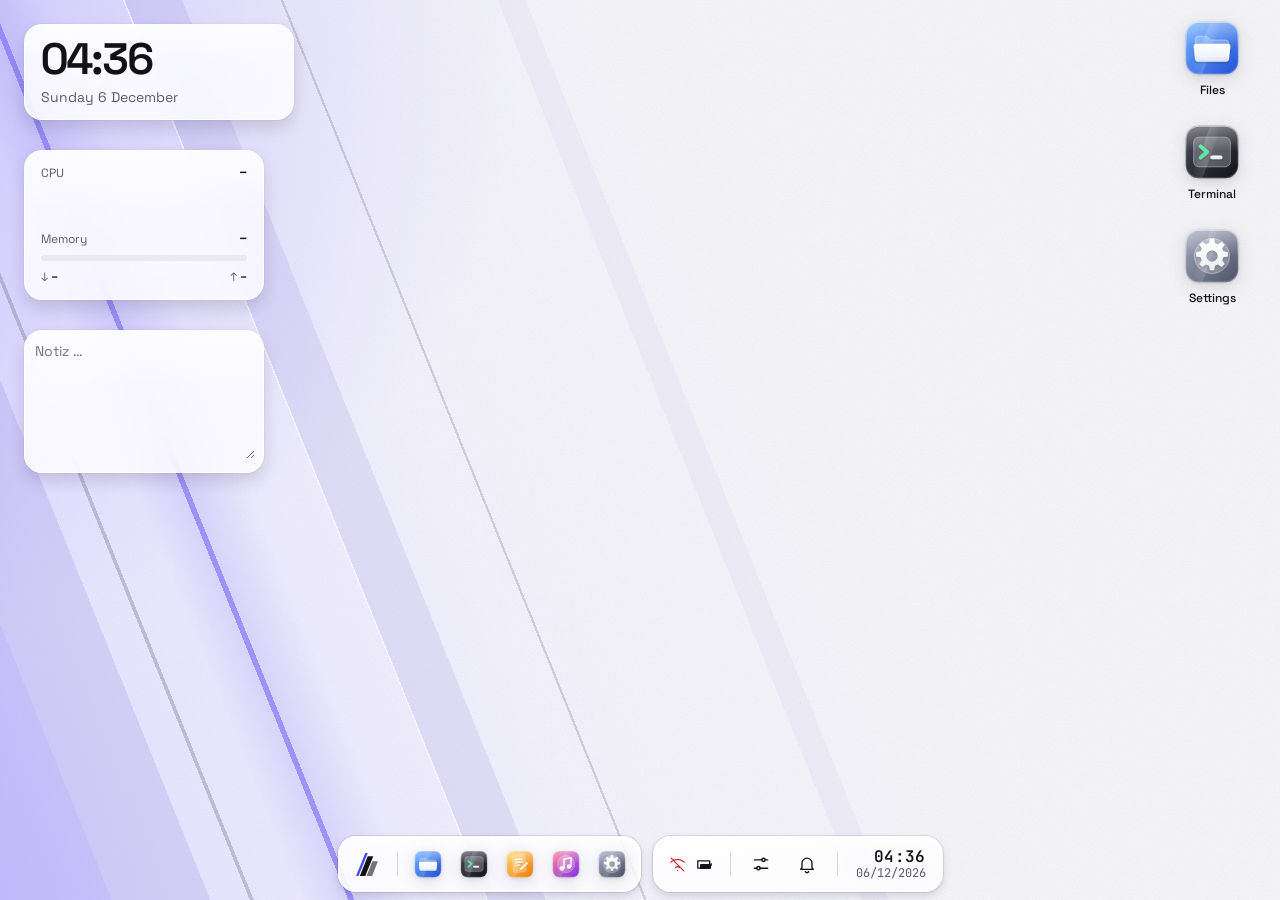
==== commit 9a4228dd: "Einstellungen fürs echte System, Startmenü, Glas-Symbole, Farbverlauf als ein Regenbogen - Einstellu" ====
--- a/akari/static/index.html
+++ b/akari/static/index.html
@@ -39,106 +39,116 @@
 <svg width="0" height="0" class="sprite" aria-hidden="true">
   <symbol id="am" viewBox="0 0 95.64 100"><path class="am-l" d="M40.4 0L51.4 0L11 100L0 100Z"/><path class="am-b" d="M51.14 14L75.14 14L40.39 100L16.39 100Z"/><path class="am-d" d="M71.64 36L95.64 36L69.79 100L45.79 100Z"/></symbol>
   <symbol id="lm" viewBox="0 0 964 543"><path fill="currentColor" d="M112,148L260,217L409.69,379.66L467.26,264.53L400,222.08L400,204.02L0,0L112,148Z"/><path fill="currentColor" d="M964,0L564,204.02L564,222.08L496.74,264.53L554.31,379.66L704,217L852,148L964,0Z"/><path fill="currentColor" d="M172.93,266.68L315.8,308.65L247.36,234.28L59.81,146.84L172.93,266.68Z"/><path fill="currentColor" d="M904.19,146.84L716.64,234.28L648.2,308.65L791.07,266.68L904.19,146.84Z"/><path fill="currentColor" d="M289.78,367.82L400.19,400.35L343.4,338.64L191.3,293.96L289.78,367.82Z"/><path fill="currentColor" d="M772.7,293.96L620.6,338.64L563.81,400.35L674.22,367.82L772.7,293.96Z"/><path fill="currentColor" d="M518,67L415,100L403,120L454,122L421,210.5L482,249L543,210.5L538,85L518,67Z"/><path fill="currentColor" d="M482,282L544.5,407L482,543L419.5,407L482,282Z"/></symbol>
-  <!-- App icons: colour art on a tile, the same in both themes (an icon is an
-       object, not chrome). Raw colours are allowed here and only here. -->
+  <!-- App icons (design/icons/apps.py, do not edit here): a tile in the app's colour with
+       Nova's ray, the motif in two panes of glass. Raw colours are allowed here and only here. -->
   <defs>
-    <linearGradient id="g-shine" x1="0" y1="0" x2="0" y2="1"><stop offset="0" stop-color="#fff" stop-opacity=".30"/><stop offset=".5" stop-color="#fff" stop-opacity="0"/></linearGradient>
-    <linearGradient id="g-files" x1="0" y1="0" x2="0" y2="1"><stop offset="0" stop-color="#63a4ff"/><stop offset="1" stop-color="#2c5fe0"/></linearGradient>
-    <linearGradient id="g-files-front" x1="0" y1="0" x2="0" y2="1"><stop offset="0" stop-color="#ffffff"/><stop offset="1" stop-color="#dce7ff"/></linearGradient>
-    <linearGradient id="g-term" x1="0" y1="0" x2="0" y2="1"><stop offset="0" stop-color="#3a3a46"/><stop offset="1" stop-color="#121217"/></linearGradient>
-    <linearGradient id="g-music" x1="0" y1="0" x2="1" y2="1"><stop offset="0" stop-color="#ff6a88"/><stop offset=".55" stop-color="#d63f8c"/><stop offset="1" stop-color="#6a3cf0"/></linearGradient>
-    <linearGradient id="g-edit" x1="0" y1="0" x2="0" y2="1"><stop offset="0" stop-color="#ffd76a"/><stop offset="1" stop-color="#f29a0b"/></linearGradient>
-    <linearGradient id="g-web" x1="0" y1="0" x2="1" y2="1"><stop offset="0" stop-color="#ffb347"/><stop offset=".55" stop-color="#f2546b"/><stop offset="1" stop-color="#7b5cff"/></linearGradient>
-    <linearGradient id="g-xterm" x1="0" y1="0" x2="0" y2="1"><stop offset="0" stop-color="#6c6c7c"/><stop offset="1" stop-color="#383844"/></linearGradient>
-    <linearGradient id="g-set" x1="0" y1="0" x2="0" y2="1"><stop offset="0" stop-color="#eceef4"/><stop offset="1" stop-color="#a3a6b6"/></linearGradient>
-    <linearGradient id="g-win" x1="0" y1="0" x2="0" y2="1"><stop offset="0" stop-color="#3fe0c5"/><stop offset="1" stop-color="#0e8a86"/></linearGradient>
+    <!-- the clear glass in front: white, lit from above -->
+    <linearGradient id="ag-front" x1="0" y1="0" x2="0" y2="1"><stop offset="0" stop-color="#fff"/><stop offset="1" stop-color="#fff" stop-opacity=".82"/></linearGradient>
+    <filter id="ag-drop" x="-30%" y="-30%" width="160%" height="170%"><feDropShadow dx="0" dy="1.4" stdDeviation="1.3" flood-color="#000" flood-opacity=".22"/></filter>
+    <!-- sheen from the top, Nova's ray across, a rim bright above and faint below -->
+    <linearGradient id="ag-sheen" x1="0" y1="0" x2="0" y2="1"><stop offset="0" stop-color="#fff" stop-opacity=".34"/><stop offset=".48" stop-color="#fff" stop-opacity="0"/></linearGradient>
+    <linearGradient id="ag-ray" x1="0" y1="0" x2="1" y2="0"><stop offset="0" stop-color="#fff" stop-opacity="0"/><stop offset=".5" stop-color="#fff" stop-opacity=".16"/><stop offset="1" stop-color="#fff" stop-opacity="0"/></linearGradient>
+    <linearGradient id="ag-rim" x1="0" y1="0" x2="0" y2="1"><stop offset="0" stop-color="#fff" stop-opacity=".6"/><stop offset=".55" stop-color="#fff" stop-opacity=".12"/><stop offset="1" stop-color="#fff" stop-opacity=".22"/></linearGradient>
+    <clipPath id="ag-tile"><rect x="2" y="2" width="60" height="60" rx="15"/></clipPath>
+    <linearGradient id="ag-files" x1="0" y1="0" x2="1" y2="1"><stop offset="0" stop-color="#6fb3ff"/><stop offset="1" stop-color="#2450d6"/></linearGradient>
+    <linearGradient id="ag-terminal" x1="0" y1="0" x2="1" y2="1"><stop offset="0" stop-color="#4c4c5c"/><stop offset="1" stop-color="#121218"/></linearGradient>
+    <linearGradient id="ag-music" x1="0" y1="0" x2="1" y2="1"><stop offset="0" stop-color="#ff7a98"/><stop offset="1" stop-color="#8236ec"/></linearGradient>
+    <linearGradient id="ag-editor" x1="0" y1="0" x2="1" y2="1"><stop offset="0" stop-color="#ffd666"/><stop offset="1" stop-color="#ee7c0e"/></linearGradient>
+    <linearGradient id="ag-web" x1="0" y1="0" x2="1" y2="1"><stop offset="0" stop-color="#ffa44f"/><stop offset="1" stop-color="#6f4cf6"/></linearGradient>
+    <linearGradient id="ag-xterm" x1="0" y1="0" x2="1" y2="1"><stop offset="0" stop-color="#7d7d90"/><stop offset="1" stop-color="#30303d"/></linearGradient>
+    <linearGradient id="ag-settings" x1="0" y1="0" x2="1" y2="1"><stop offset="0" stop-color="#a3a9bf"/><stop offset="1" stop-color="#4b5166"/></linearGradient>
+    <linearGradient id="ag-tasks" x1="0" y1="0" x2="1" y2="1"><stop offset="0" stop-color="#a796ff"/><stop offset="1" stop-color="#4f38d8"/></linearGradient>
+    <linearGradient id="ag-monitor" x1="0" y1="0" x2="1" y2="1"><stop offset="0" stop-color="#55e3a6"/><stop offset="1" stop-color="#0c8a5e"/></linearGradient>
+    <linearGradient id="ag-window" x1="0" y1="0" x2="1" y2="1"><stop offset="0" stop-color="#48e2c8"/><stop offset="1" stop-color="#0a7f7b"/></linearGradient>
   </defs>
   <symbol id="app-files" viewBox="0 0 64 64">
-    <rect x="2" y="2" width="60" height="60" rx="14" fill="url(#g-files)"/>
-    <path d="M13 21.5a3 3 0 0 1 3-3h10.5l4 4.5H48a3 3 0 0 1 3 3V44H13z" fill="#bcd3ff"/>
-    <path d="M11 29.5a3 3 0 0 1 3-3h36a3 3 0 0 1 3 3.3l-1.6 15.4a3.4 3.4 0 0 1-3.4 3.1H16a3.4 3.4 0 0 1-3.4-3.1z" fill="url(#g-files-front)"/>
-    <rect x="2" y="2" width="60" height="60" rx="14" fill="url(#g-shine)"/>
-    <rect x="2.5" y="2.5" width="59" height="59" rx="13.5" fill="none" stroke="#fff" stroke-opacity=".18"/>
+    <rect x="2" y="2" width="60" height="60" rx="15" fill="url(#ag-files)"/>
+    <path d="M30 2h13L21 62H8z" fill="url(#ag-ray)" clip-path="url(#ag-tile)"/>
+    <path d="M13 22a3.5 3.5 0 0 1 3.5-3.5h9.6l4.2 4.4h17.2a3.5 3.5 0 0 1 3.5 3.5V42H13z" fill="#fff" fill-opacity=".24" stroke="#fff" stroke-opacity=".5" stroke-width=".8"/>
+    <path d="M11 30.5a3.5 3.5 0 0 1 3.5-3.5h35a3.5 3.5 0 0 1 3.5 3.8l-1.5 13.6a3.6 3.6 0 0 1-3.6 3.2H16.1a3.6 3.6 0 0 1-3.6-3.2z" fill="url(#ag-front)" filter="url(#ag-drop)"/>
+    <rect x="2" y="2" width="60" height="60" rx="15" fill="url(#ag-sheen)"/>
+    <rect x="2.6" y="2.6" width="58.8" height="58.8" rx="14.4" fill="none" stroke="url(#ag-rim)" stroke-width="1.2"/>
   </symbol>
   <symbol id="app-terminal" viewBox="0 0 64 64">
-    <rect x="2" y="2" width="60" height="60" rx="14" fill="url(#g-term)"/>
-    <path d="M17 23l9 8-9 8" fill="none" stroke="#3ecf8e" stroke-width="4.5" stroke-linecap="round" stroke-linejoin="round"/>
-    <rect x="30" y="37" width="16" height="4.5" rx="2.25" fill="#f2f2f4"/>
-    <rect x="2" y="2" width="60" height="60" rx="14" fill="url(#g-shine)" opacity=".5"/>
-    <rect x="2.5" y="2.5" width="59" height="59" rx="13.5" fill="none" stroke="#fff" stroke-opacity=".16"/>
+    <rect x="2" y="2" width="60" height="60" rx="15" fill="url(#ag-terminal)"/>
+    <path d="M30 2h13L21 62H8z" fill="url(#ag-ray)" clip-path="url(#ag-tile)"/>
+    <rect x="11" y="15" width="42" height="34" rx="6" fill="#fff" fill-opacity=".24" stroke="#fff" stroke-opacity=".5" stroke-width=".8"/>
+    <path d="M19 25.5l7.5 6.5-7.5 6.5" fill="none" stroke="#5ee8a4" stroke-width="4.2" stroke-linecap="round" stroke-linejoin="round" filter="url(#ag-drop)"/>
+    <rect x="30" y="36" width="14" height="4.4" rx="2.2" fill="url(#ag-front)" filter="url(#ag-drop)"/>
+    <rect x="2" y="2" width="60" height="60" rx="15" fill="url(#ag-sheen)"/>
+    <rect x="2.6" y="2.6" width="58.8" height="58.8" rx="14.4" fill="none" stroke="url(#ag-rim)" stroke-width="1.2"/>
   </symbol>
   <symbol id="app-music" viewBox="0 0 64 64">
-    <rect x="2" y="2" width="60" height="60" rx="14" fill="url(#g-music)"/>
-    <circle cx="32" cy="32" r="19" fill="#fff" fill-opacity=".14"/>
-    <path d="M27 42.5V20.5l17-3.6v21.6" fill="none" stroke="#fff" stroke-width="3.2" stroke-linecap="round" stroke-linejoin="round"/>
-    <circle cx="22.6" cy="42.6" r="5.4" fill="#fff"/><circle cx="39.6" cy="38.6" r="5.4" fill="#fff"/>
-    <rect x="2" y="2" width="60" height="60" rx="14" fill="url(#g-shine)"/>
-    <rect x="2.5" y="2.5" width="59" height="59" rx="13.5" fill="none" stroke="#fff" stroke-opacity=".22"/>
+    <rect x="2" y="2" width="60" height="60" rx="15" fill="url(#ag-music)"/>
+    <path d="M30 2h13L21 62H8z" fill="url(#ag-ray)" clip-path="url(#ag-tile)"/>
+    <circle cx="32" cy="32" r="20" fill="#fff" fill-opacity=".24" stroke="#fff" stroke-opacity=".5" stroke-width=".8"/>
+    <path d="M27.5 41.5V21l16-3.4v19.8" fill="none" stroke="url(#ag-front)" stroke-linecap="round" stroke-linejoin="round" filter="url(#ag-drop)" stroke-width="3.4"/>
+    <circle cx="23" cy="41.8" r="5.4" fill="url(#ag-front)" filter="url(#ag-drop)"/><circle cx="39" cy="37.8" r="5.4" fill="url(#ag-front)" filter="url(#ag-drop)"/>
+    <rect x="2" y="2" width="60" height="60" rx="15" fill="url(#ag-sheen)"/>
+    <rect x="2.6" y="2.6" width="58.8" height="58.8" rx="14.4" fill="none" stroke="url(#ag-rim)" stroke-width="1.2"/>
   </symbol>
   <symbol id="app-editor" viewBox="0 0 64 64">
-    <rect x="2" y="2" width="60" height="60" rx="14" fill="url(#g-edit)"/>
-    <g transform="rotate(-7 32 32)">
-      <rect x="17" y="12" width="28" height="38" rx="3.5" fill="#fff"/>
-      <path d="M22 21h18M22 27h18M22 33h12" stroke="#c9a14a" stroke-width="2.4" stroke-linecap="round"/>
-    </g>
-    <g transform="rotate(40 42 40)">
-      <rect x="38" y="20" width="8" height="26" rx="1.5" fill="#7b5cff"/>
-      <rect x="38" y="20" width="8" height="5" rx="1.5" fill="#f2b6c6"/>
-      <path d="M38 46h8l-4 7z" fill="#f6dfb4"/><path d="M40.6 50.6h2.8L42 53z" fill="#2b2b34"/>
-    </g>
-    <rect x="2" y="2" width="60" height="60" rx="14" fill="url(#g-shine)"/>
-    <rect x="2.5" y="2.5" width="59" height="59" rx="13.5" fill="none" stroke="#fff" stroke-opacity=".22"/>
+    <rect x="2" y="2" width="60" height="60" rx="15" fill="url(#ag-editor)"/>
+    <path d="M30 2h13L21 62H8z" fill="url(#ag-ray)" clip-path="url(#ag-tile)"/>
+    <rect x="15" y="11" width="30" height="40" rx="4.5" fill="#fff" fill-opacity=".24" stroke="#fff" stroke-opacity=".5" stroke-width=".8" transform="rotate(-6 30 31)"/>
+    <path d="M20.5 21.5h17M20.5 28h17M20.5 34.5h10" fill="none" stroke="url(#ag-front)" stroke-linecap="round" stroke-linejoin="round" filter="url(#ag-drop)" stroke-width="3" transform="rotate(-6 30 31)"/>
+    <path d="M47.6 27.2l3.2 3.2-14.6 14.6-5 1.8 1.8-5z" fill="url(#ag-front)" filter="url(#ag-drop)"/>
+    <rect x="2" y="2" width="60" height="60" rx="15" fill="url(#ag-sheen)"/>
+    <rect x="2.6" y="2.6" width="58.8" height="58.8" rx="14.4" fill="none" stroke="url(#ag-rim)" stroke-width="1.2"/>
   </symbol>
   <symbol id="app-web" viewBox="0 0 64 64">
-    <rect x="2" y="2" width="60" height="60" rx="14" fill="url(#g-web)"/>
-    <g fill="none" stroke="#fff" stroke-width="3" stroke-linecap="round">
-      <circle cx="32" cy="32" r="16"/>
-      <ellipse cx="32" cy="32" rx="7" ry="16"/>
-      <path d="M17 26.5h30M17 37.5h30"/>
-    </g>
-    <rect x="2" y="2" width="60" height="60" rx="14" fill="url(#g-shine)"/>
-    <rect x="2.5" y="2.5" width="59" height="59" rx="13.5" fill="none" stroke="#fff" stroke-opacity=".2"/>
+    <rect x="2" y="2" width="60" height="60" rx="15" fill="url(#ag-web)"/>
+    <path d="M30 2h13L21 62H8z" fill="url(#ag-ray)" clip-path="url(#ag-tile)"/>
+    <circle cx="32" cy="32" r="18" fill="#fff" fill-opacity=".24" stroke="#fff" stroke-opacity=".5" stroke-width=".8"/>
+    <g fill="none" stroke="url(#ag-front)" stroke-linecap="round" stroke-linejoin="round" filter="url(#ag-drop)" stroke-width="2.8"><ellipse cx="32" cy="32" rx="7.5" ry="18"/><path d="M15 26h34M15 38h34"/><circle cx="32" cy="32" r="18"/></g>
+    <rect x="2" y="2" width="60" height="60" rx="15" fill="url(#ag-sheen)"/>
+    <rect x="2.6" y="2.6" width="58.8" height="58.8" rx="14.4" fill="none" stroke="url(#ag-rim)" stroke-width="1.2"/>
   </symbol>
   <symbol id="app-xterm" viewBox="0 0 64 64">
-    <rect x="2" y="2" width="60" height="60" rx="14" fill="url(#g-xterm)"/>
-    <rect x="13" y="16" width="38" height="32" rx="4" fill="#121216"/>
-    <path d="M13 20a4 4 0 0 1 4-4h30a4 4 0 0 1 4 4v3H13z" fill="#e6e6ee"/>
-    <path d="M19 30l5 5M24 30l-5 5" stroke="#f2b53a" stroke-width="2.6" stroke-linecap="round"/>
-    <rect x="28" y="38" width="10" height="3" rx="1.5" fill="#e6e6ee"/>
-    <rect x="2" y="2" width="60" height="60" rx="14" fill="url(#g-shine)" opacity=".6"/>
-    <rect x="2.5" y="2.5" width="59" height="59" rx="13.5" fill="none" stroke="#fff" stroke-opacity=".16"/>
+    <rect x="2" y="2" width="60" height="60" rx="15" fill="url(#ag-xterm)"/>
+    <path d="M30 2h13L21 62H8z" fill="url(#ag-ray)" clip-path="url(#ag-tile)"/>
+    <rect x="11" y="14" width="42" height="36" rx="6" fill="#fff" fill-opacity=".24" stroke="#fff" stroke-opacity=".5" stroke-width=".8"/>
+    <path d="M11 20a6 6 0 0 1 6-6h30a6 6 0 0 1 6 6v3H11z" fill="url(#ag-front)" filter="url(#ag-drop)"/>
+    <path d="M24 31l8 9M32 31l-8 9" stroke="#ffc65a" stroke-width="3.6" stroke-linecap="round" filter="url(#ag-drop)"/>
+    <rect x="36" y="37.5" width="9" height="3.6" rx="1.8" fill="url(#ag-front)" filter="url(#ag-drop)"/>
+    <rect x="2" y="2" width="60" height="60" rx="15" fill="url(#ag-sheen)"/>
+    <rect x="2.6" y="2.6" width="58.8" height="58.8" rx="14.4" fill="none" stroke="url(#ag-rim)" stroke-width="1.2"/>
   </symbol>
   <symbol id="app-settings" viewBox="0 0 64 64">
-    <rect x="2" y="2" width="60" height="60" rx="14" fill="url(#g-set)"/>
-    <circle cx="32" cy="32" r="15.5" fill="none" stroke="#3a3a46" stroke-width="7" stroke-dasharray="6.09 6.09"/>
-    <circle cx="32" cy="32" r="12" fill="#3a3a46"/>
-    <circle cx="32" cy="32" r="5" fill="#c9cbd6"/>
-    <rect x="2" y="2" width="60" height="60" rx="14" fill="url(#g-shine)"/>
-    <rect x="2.5" y="2.5" width="59" height="59" rx="13.5" fill="none" stroke="#fff" stroke-opacity=".5"/>
+    <rect x="2" y="2" width="60" height="60" rx="15" fill="url(#ag-settings)"/>
+    <path d="M30 2h13L21 62H8z" fill="url(#ag-ray)" clip-path="url(#ag-tile)"/>
+    <circle cx="32" cy="32" r="20" fill="#fff" fill-opacity=".24" stroke="#fff" stroke-opacity=".5" stroke-width=".8"/>
+    <path d="M29.6 12h4.8l1 5.1 3.4 1.4 4.3-2.9 3.4 3.4-2.9 4.3 1.4 3.4 5.1 1v4.8l-5.1 1-1.4 3.4 2.9 4.3-3.4 3.4-4.3-2.9-3.4 1.4-1 5.1h-4.8l-1-5.1-3.4-1.4-4.3 2.9-3.4-3.4 2.9-4.3-1.4-3.4-5.1-1v-4.8l5.1-1 1.4-3.4-2.9-4.3 3.4-3.4 4.3 2.9 3.4-1.4zM32 25.5a6.5 6.5 0 1 0 0 13 6.5 6.5 0 0 0 0-13z" fill-rule="evenodd" fill="url(#ag-front)" filter="url(#ag-drop)"/>
+    <rect x="2" y="2" width="60" height="60" rx="15" fill="url(#ag-sheen)"/>
+    <rect x="2.6" y="2.6" width="58.8" height="58.8" rx="14.4" fill="none" stroke="url(#ag-rim)" stroke-width="1.2"/>
   </symbol>
   <symbol id="app-tasks" viewBox="0 0 64 64">
-    <defs><linearGradient id="g-tasks" x1="0" y1="0" x2="0" y2="1"><stop offset="0" stop-color="#9b8cff"/><stop offset="1" stop-color="#5b45e0"/></linearGradient></defs>
-    <rect x="2" y="2" width="60" height="60" rx="14" fill="url(#g-tasks)"/>
-    <rect x="14" y="16" width="36" height="7" rx="3.5" fill="#fff"/>
-    <rect x="14" y="28.5" width="36" height="7" rx="3.5" fill="#fff" fill-opacity=".75"/>
-    <rect x="14" y="41" width="36" height="7" rx="3.5" fill="#fff" fill-opacity=".5"/>
-    <circle cx="44" cy="19.5" r="2" fill="#5b45e0"/><circle cx="44" cy="32" r="2" fill="#5b45e0"/>
-    <rect x="2" y="2" width="60" height="60" rx="14" fill="url(#g-shine)"/>
-    <rect x="2.5" y="2.5" width="59" height="59" rx="13.5" fill="none" stroke="#fff" stroke-opacity=".2"/>
+    <rect x="2" y="2" width="60" height="60" rx="15" fill="url(#ag-tasks)"/>
+    <path d="M30 2h13L21 62H8z" fill="url(#ag-ray)" clip-path="url(#ag-tile)"/>
+    <rect x="13" y="15" width="38" height="9" rx="4.5" fill="url(#ag-front)" filter="url(#ag-drop)"/>
+    <rect x="13" y="27.5" width="38" height="9" rx="4.5" fill="#fff" fill-opacity=".24" stroke="#fff" stroke-opacity=".5" stroke-width=".8"/>
+    <rect x="13" y="40" width="38" height="9" rx="4.5" fill="#fff" fill-opacity=".24" stroke="#fff" stroke-opacity=".5" stroke-width=".8"/>
+    <circle cx="45.5" cy="19.5" r="2.2" fill="#4f38d8"/>
+    <rect x="2" y="2" width="60" height="60" rx="15" fill="url(#ag-sheen)"/>
+    <rect x="2.6" y="2.6" width="58.8" height="58.8" rx="14.4" fill="none" stroke="url(#ag-rim)" stroke-width="1.2"/>
   </symbol>
   <symbol id="app-monitor" viewBox="0 0 64 64">
-    <defs><linearGradient id="g-mon" x1="0" y1="0" x2="0" y2="1"><stop offset="0" stop-color="#4ade9a"/><stop offset="1" stop-color="#109865"/></linearGradient></defs>
-    <rect x="2" y="2" width="60" height="60" rx="14" fill="url(#g-mon)"/>
-    <path d="M12 44l9-10 7 6 9-15 7 9 8-8" fill="none" stroke="#fff" stroke-width="4" stroke-linecap="round" stroke-linejoin="round"/>
-    <path d="M12 50h40" stroke="#fff" stroke-opacity=".5" stroke-width="2.5" stroke-linecap="round"/>
-    <rect x="2" y="2" width="60" height="60" rx="14" fill="url(#g-shine)"/>
-    <rect x="2.5" y="2.5" width="59" height="59" rx="13.5" fill="none" stroke="#fff" stroke-opacity=".2"/>
+    <rect x="2" y="2" width="60" height="60" rx="15" fill="url(#ag-monitor)"/>
+    <path d="M30 2h13L21 62H8z" fill="url(#ag-ray)" clip-path="url(#ag-tile)"/>
+    <rect x="13" y="34" width="8" height="15" rx="2.5" fill="#fff" fill-opacity=".24" stroke="#fff" stroke-opacity=".5" stroke-width=".8"/><rect x="24" y="28" width="8" height="21" rx="2.5" fill="#fff" fill-opacity=".24" stroke="#fff" stroke-opacity=".5" stroke-width=".8"/>
+    <rect x="35" y="31" width="8" height="18" rx="2.5" fill="#fff" fill-opacity=".24" stroke="#fff" stroke-opacity=".5" stroke-width=".8"/><rect x="46" y="22" width="5" height="27" rx="2.5" fill="#fff" fill-opacity=".24" stroke="#fff" stroke-opacity=".5" stroke-width=".8"/>
+    <path d="M12 33l9-9 7 5 10-13 7 8 7-6" fill="none" stroke="url(#ag-front)" stroke-linecap="round" stroke-linejoin="round" filter="url(#ag-drop)" stroke-width="4"/>
+    <rect x="2" y="2" width="60" height="60" rx="15" fill="url(#ag-sheen)"/>
+    <rect x="2.6" y="2.6" width="58.8" height="58.8" rx="14.4" fill="none" stroke="url(#ag-rim)" stroke-width="1.2"/>
   </symbol>
   <symbol id="app-window" viewBox="0 0 64 64">
-    <rect x="2" y="2" width="60" height="60" rx="14" fill="url(#g-win)"/>
-    <rect x="14" y="17" width="36" height="30" rx="4" fill="#fff"/>
-    <path d="M14 21a4 4 0 0 1 4-4h28a4 4 0 0 1 4 4v4H14z" fill="#0b6f6c" fill-opacity=".35"/>
-    <rect x="2" y="2" width="60" height="60" rx="14" fill="url(#g-shine)"/>
+    <rect x="2" y="2" width="60" height="60" rx="15" fill="url(#ag-window)"/>
+    <path d="M30 2h13L21 62H8z" fill="url(#ag-ray)" clip-path="url(#ag-tile)"/>
+    <rect x="12" y="15" width="40" height="34" rx="6" fill="#fff" fill-opacity=".24" stroke="#fff" stroke-opacity=".5" stroke-width=".8"/>
+    <path d="M12 21a6 6 0 0 1 6-6h28a6 6 0 0 1 6 6v4H12z" fill="url(#ag-front)" filter="url(#ag-drop)"/>
+    <rect x="18" y="31" width="16" height="4" rx="2" fill="url(#ag-front)" filter="url(#ag-drop)"/><rect x="18" y="39" width="22" height="4" rx="2" fill="#fff" fill-opacity=".55"/>
+    <rect x="2" y="2" width="60" height="60" rx="15" fill="url(#ag-sheen)"/>
+    <rect x="2.6" y="2.6" width="58.8" height="58.8" rx="14.4" fill="none" stroke="url(#ag-rim)" stroke-width="1.2"/>
   </symbol>
   <symbol id="i-music" viewBox="0 0 24 24"><path fill="none" stroke="currentColor" stroke-width="1.6" stroke-linecap="round" stroke-linejoin="round" d="M9 18V5.5l11-2V16M9 18a3 3 0 1 1-6 0 3 3 0 0 1 6 0zm11-2a3 3 0 1 1-6 0 3 3 0 0 1 6 0z"/></symbol>
   <symbol id="i-play" viewBox="0 0 24 24"><path fill="currentColor" d="M8 5.6v12.8a1 1 0 0 0 1.5.86l10.4-6.4a1 1 0 0 0 0-1.72L9.5 4.74A1 1 0 0 0 8 5.6z"/></symbol>
@@ -187,6 +197,8 @@
   <symbol id="i-rename" viewBox="0 0 24 24"><path fill="none" stroke="currentColor" stroke-width="1.6" stroke-linecap="round" stroke-linejoin="round" d="M4 17h7M4 12h10M4 7h16M16 20l1-3 4-4 2 2-4 4z"/></symbol>
   <symbol id="i-save" viewBox="0 0 24 24"><path fill="none" stroke="currentColor" stroke-width="1.6" stroke-linejoin="round" d="M5 4.5h11l3.5 3.5v11.5H5zM8 4.5v5h7v-5M8 19.5v-6h8v6"/></symbol>
   <symbol id="i-refresh" viewBox="0 0 24 24"><path fill="none" stroke="currentColor" stroke-width="1.6" stroke-linecap="round" stroke-linejoin="round" d="M19.5 12a7.5 7.5 0 1 1-2.2-5.3M19.5 4.5v4h-4"/></symbol>
+  <symbol id="i-desks" viewBox="0 0 24 24"><g fill="none" stroke="currentColor" stroke-width="1.6" stroke-linejoin="round"><rect x="3.5" y="7.5" width="12" height="10" rx="2"/><path d="M8.5 7.5V6.5a2 2 0 0 1 2-2h8a2 2 0 0 1 2 2v7a2 2 0 0 1-2 2h-3"/></g></symbol>
+  <symbol id="i-clock" viewBox="0 0 24 24"><g fill="none" stroke="currentColor" stroke-width="1.6" stroke-linecap="round" stroke-linejoin="round"><circle cx="12" cy="12" r="8.5"/><path d="M12 7.5V12l3 2"/></g></symbol>
   <symbol id="i-info" viewBox="0 0 24 24"><g fill="none" stroke="currentColor" stroke-width="1.6" stroke-linecap="round"><circle cx="12" cy="12" r="8.5"/><path d="M12 11v5.5M12 7.8h.01"/></g></symbol>
   <symbol id="i-sliders" viewBox="0 0 24 24"><g fill="none" stroke="currentColor" stroke-width="1.7" stroke-linecap="round"><path d="M4 7h9M17 7h3M4 17h3M11 17h9"/><circle cx="15" cy="7" r="2"/><circle cx="9" cy="17" r="2"/></g></symbol>
   <symbol id="i-bell" viewBox="0 0 24 24"><path fill="none" stroke="currentColor" stroke-width="1.6" stroke-linejoin="round" d="M6 16.5V11a6 6 0 0 1 12 0v5.5l1.5 2h-15zM10 20.5a2 2 0 0 0 4 0"/></symbol>
@@ -217,6 +229,8 @@
   </section>
   <div class="icons" id="icons"></div>
   <div class="widgets" id="widgets"></div>
+  <!-- Farbverlauf: the pastel rainbow over the desk (akari.css) -->
+  <div class="desk__spectrum" aria-hidden="true"></div>
   <div class="windows" id="windows"></div>
 
   <!-- the taskbar: two floating pills, apps left, status right -->
@@ -231,7 +245,7 @@
       <div class="tb__min" id="tb-min" aria-label="Minimierte Fenster"></div>
     </nav>
     <div class="tb tb--status f-glass f-glass--hi f-glass--deep">
-      <button class="tb__desk f-tip" id="bar-desk" data-tip="Desktop wechseln" hidden><svg><use href="#i-window"/></svg><span translate="no"></span></button>
+      <button class="tb__desk f-tip" id="bar-desk" data-tip="Desktop wechseln" aria-label="Desktop wechseln" hidden><svg><use href="#i-desks"/></svg><span translate="no"></span></button>
       <span class="tb__sep" id="tb-desk-sep" hidden></span>
       <div class="tb__media" id="tb-media" hidden>
         <button class="tb__cover f-tip" data-media="show" data-tip="Zum Player"><img alt="" hidden draggable="false"><svg><use href="#i-music"/></svg></button>
@@ -260,8 +274,17 @@
   <div class="pop pop--launch f-glass f-glass--hi f-glass--deep" id="brand-menu" role="dialog" aria-label="Startmenü" hidden>
     <label class="f-search launch__search"><svg><use href="#i-search"/></svg><input class="f-input" id="launch-q" placeholder="Apps, Einstellungen, Dateien suchen" aria-label="Suchen" autocomplete="off"></label>
     <div class="launch__body" id="launch-body">
-      <section class="launch__sec" data-sec="apps"><h3 class="launch__h">Apps</h3><div class="launch__apps" id="launch-apps"></div></section>
+      <section class="launch__sec" data-sec="apps">
+        <header class="launch__hrow"><h3 class="launch__h">Angeheftet</h3><button class="launch__more" id="launch-all-open">Alle Apps<svg><use href="#i-chev"/></svg></button></header>
+        <div class="launch__apps" id="launch-apps"></div>
+      </section>
+      <section class="launch__sec" data-sec="places"><h3 class="launch__h">Orte</h3><div class="launch__places" id="launch-places" translate="no"></div></section>
       <section class="launch__sec" data-sec="recent"><h3 class="launch__h">Zuletzt geöffnet</h3><div class="launch__list" id="launch-recent" translate="no"></div></section>
+    </div>
+    <!-- every app, A to Z: Akari's own and every Linux program -->
+    <div class="launch__all" id="launch-all" hidden>
+      <header class="launch__hrow"><button class="launch__more launch__more--back" id="launch-all-close"><svg><use href="#i-back"/></svg>Zurück</button><span class="launch__count" id="launch-all-count"></span></header>
+      <div class="launch__list" id="launch-all-list"></div>
     </div>
     <div class="launch__results" id="launch-results" hidden></div>
     <footer class="launch__foot">
@@ -390,10 +413,12 @@
         <a class="f-nav__item" href="#schreibtisch" data-page="schreibtisch" data-keys="desktops desktop sitzung arbeitsfläche leiste taskbar oben unten position widgets dock größe ausblenden symbole uhr sekunden datum nicht stören mitteilungen"><svg><use href="#i-dock"/></svg>Schreibtisch &amp; Leiste</a>
         <a class="f-nav__item" href="#konto" data-page="konto" data-keys="name konto passwort anmeldung"><svg><use href="#i-user"/></svg>Konto</a>
         <a class="f-nav__item" href="#konten" data-page="konten" data-keys="konten benutzer anlegen löschen verwalten admin" data-admin hidden><svg><use href="#i-users"/></svg>Konten</a>
-        <a class="f-nav__item" href="#software" data-page="software" data-keys="software pakete apt sudo installieren programme"><svg><use href="#i-box"/></svg>Software</a>
+        <a class="f-nav__item" href="#software" data-page="software" data-keys="software pakete apt sudo installieren programme updates aktualisieren upgrade"><svg><use href="#i-box"/></svg>Software</a>
+        <a class="f-nav__item" href="#netzwerk" data-page="netzwerk" data-keys="netzwerk network ip adresse dns gateway router mac lan"><svg><use href="#i-net"/></svg>Netzwerk</a>
+        <a class="f-nav__item" href="#zeit" data-page="zeit" data-keys="datum uhrzeit zeit zeitzone ntp uhr"><svg><use href="#i-clock"/></svg>Datum &amp; Uhrzeit</a>
         <a class="f-nav__item" href="#ssh" data-page="ssh" data-keys="ssh schlüssel key fernzugriff terminal port passwort"><svg><use href="#i-term"/></svg>SSH</a>
-        <a class="f-nav__item" href="#lucent" data-page="lucent" data-keys="lucent koppeln verwalten anmelden sso verknüpfen lucya"><svg><use href="#i-net"/></svg>Lucent</a>
-        <a class="f-nav__item" href="#workspace" data-page="workspace" data-keys="version system kernel speicher platz container debian apps über info"><svg><use href="#i-box"/></svg>Workspace</a>
+        <a class="f-nav__item" href="#lucent" data-page="lucent" data-keys="lucent koppeln verwalten anmelden sso verknüpfen lucya"><svg><use href="#i-globe"/></svg>Lucent</a>
+        <a class="f-nav__item" href="#workspace" data-page="workspace" data-keys="version system kernel speicher platz debian apps über info gerätename hostname neustart ausschalten prozessor festplatte datenträger"><svg><use href="#i-info"/></svg>System</a>
       </nav>
       <p class="set__none f-dim" data-none hidden>Nichts gefunden.</p>
     </aside>
@@ -581,7 +606,48 @@
         <div class="grp">
           <div class="opt"><span class="opt__txt"><b>Alle Programme zeigen</b><small>Auch Terminal-Programme wie htop, XTerm und die Einstellungen anderer Desktops im Startmenü. Sonst startest du sie im Terminal.</small></span><label class="f-switch"><input type="checkbox" data-pref="showAllApps"><i></i><span class="sr">Alle Programme zeigen</span></label></div>
         </div>
+        <span class="f-label grp__label">Updates</span>
+        <div class="grp" data-up>
+          <div class="opt">
+            <span class="opt__txt"><b data-up-title>–</b><small data-up-state>–</small></span>
+            <span class="opt__acts" data-up-admin>
+              <button class="f-btn f-btn--sm" data-up-job="check"><svg><use href="#i-refresh"/></svg>Suchen</button>
+              <button class="f-btn f-btn--sm f-btn--primary" data-up-job="install" hidden>Installieren</button>
+            </span>
+          </div>
+          <div class="up__list" data-up-list hidden></div>
+          <pre class="up__log" data-up-log hidden></pre>
+        </div>
         <p class="f-dim page__lede" data-sw-count></p>
+      </section>
+
+      <section class="page" data-page="netzwerk" hidden>
+        <header class="page__head"><button class="f-btn f-btn--ghost f-btn--icon page__back" data-back aria-label="Zurück"><svg><use href="#i-back"/></svg></button><h2 class="f-h2">Netzwerk</h2></header>
+        <p class="f-dim page__lede">Wie Akari OS im Netz steht. Eingerichtet wird das Netz von Debian (DHCP aus dem Installer); hier steht, was es gerade hat.</p>
+        <div class="grp">
+          <div class="opt"><span class="opt__txt"><b>Im Browser</b><small data-net-url>–</small></span><span class="f-badge" data-net-badge>–</span></div>
+          <div class="opt"><span class="opt__txt"><b>Router</b><small data-net-gw>–</small></span></div>
+          <div class="opt"><span class="opt__txt"><b>DNS</b><small data-net-dns>–</small></span></div>
+        </div>
+        <span class="f-label grp__label">Anschlüsse</span>
+        <div class="grp" data-net-ifs></div>
+      </section>
+
+      <section class="page" data-page="zeit" hidden>
+        <header class="page__head"><button class="f-btn f-btn--ghost f-btn--icon page__back" data-back aria-label="Zurück"><svg><use href="#i-back"/></svg></button><h2 class="f-h2">Datum &amp; Uhrzeit</h2></header>
+        <p class="f-dim page__lede">Die Uhr des Systems: für Dateien, Protokolle und alle Konten gleich.</p>
+        <div class="grp">
+          <div class="opt"><span class="opt__txt"><b data-tz-now>–</b><small data-tz-date>–</small></span></div>
+          <div class="opt">
+            <span class="opt__txt"><b>Zeitzone</b><small data-tz-name>–</small></span>
+            <select class="f-input f-select tz__pick" data-tz-pick aria-label="Zeitzone" hidden></select>
+          </div>
+          <div class="opt">
+            <span class="opt__txt"><b>Zeit aus dem Netz</b><small data-ntp-state>–</small></span>
+            <label class="f-switch" data-ntp-admin><input type="checkbox" data-ntp><i></i><span class="sr">Zeit aus dem Netz</span></label>
+          </div>
+        </div>
+        <p class="f-dim page__lede" data-tz-nonadmin hidden>Zeitzone und Zeit ändert ein Konto, das verwalten darf.</p>
       </section>
 
       <section class="page" data-page="ssh" hidden>
@@ -635,7 +701,7 @@
       </section>
 
       <section class="page" data-page="workspace" hidden>
-        <header class="page__head"><button class="f-btn f-btn--ghost f-btn--icon page__back" data-back aria-label="Zurück"><svg><use href="#i-back"/></svg></button><h2 class="f-h2">Workspace</h2></header>
+        <header class="page__head"><button class="f-btn f-btn--ghost f-btn--icon page__back" data-back aria-label="Zurück"><svg><use href="#i-back"/></svg></button><h2 class="f-h2">System</h2></header>
         <div class="about">
           <svg class="am about__mark" viewBox="0 0 95.64 100" aria-hidden="true"><use href="#am"/></svg>
           <div><b class="f-subtitle" data-sys="osname">Akari OS</b><p class="f-dim" data-sys="about-line">–</p><span class="about__by">von <span class="wordmark" role="img" aria-label="lucya.systems"></span></span></div>
@@ -654,6 +720,19 @@
             <div class="f-metric"><dt>Verwaltet von</dt><dd class="f-metric__value f-metric__value--plain" data-sys="managed">–</dd></div>
           </dl>
         </div>
+        <span class="f-label grp__label">Gerät</span>
+        <div class="grp">
+          <div class="opt"><span class="opt__txt"><b>Gerätename</b><small data-host="name">–</small></span><button class="f-btn f-btn--sm" data-host-rename data-host-admin hidden>Ändern</button></div>
+          <div class="opt"><span class="opt__txt"><b>Prozessor</b><small data-host="cpu">–</small></span></div>
+          <div class="opt"><span class="opt__txt"><b>Läuft auf</b><small data-host="virt">–</small></span></div>
+        </div>
+        <span class="f-label grp__label">Datenträger</span>
+        <div class="grp" data-host-disks></div>
+        <span class="f-label grp__label" data-host-admin hidden>Ein/Aus</span>
+        <div class="grp" data-host-admin hidden>
+          <div class="opt"><span class="opt__txt"><b>Neu starten</b><small>Alle Sitzungen enden; Akari OS ist nach etwa einer Minute wieder da.</small></span><button class="f-btn f-btn--sm" data-power="reboot"><svg><use href="#i-refresh"/></svg>Neu starten</button></div>
+          <div class="opt"><span class="opt__txt"><b>Ausschalten</b><small>Wieder an geht es nur am Gerät oder in der VM-Verwaltung.</small></span><button class="f-btn f-btn--sm f-btn--danger" data-power="poweroff"><svg><use href="#i-power"/></svg>Ausschalten</button></div>
+        </div>
       </section>
     </main>
   </div>
--- a/akari/static/akari.css
+++ b/akari/static/akari.css
@@ -1,5 +1,10 @@
 /* AKARI — a desktop shell on Facet 1.8. Frontend only, no backend.
    Everything here is layout on top of facet.css; every colour is a Facet token. */
+
+/* Akari's corners: Facet's roles, one step rounder. A console is read in dense
+   rows; a desktop is glass that floats over Nova, and rounder edges carry that.
+   The roles and inner = outer − inset stay as Facet has them. */
+:root{ --r-small:3px; --r-control:6px; --r-inner:8px; --r-card:12px; --r-overlay:18px }
 
 :root{
   --bar-h: 36px;
@@ -104,7 +109,7 @@
   --light-mark:  rgb(0 0 0 / .55);
   --light-off:   light-dark(#dcdce2, #3a3a42);  --light-off-line: light-dark(#c8c8d0, #4a4a54);
 }
-.win__lights{ display:flex; align-items:center; gap:8px; justify-self:start }
+.win__lights{ display:flex; align-items:center; gap:var(--s-3); justify-self:start }
 .light{ position:relative; width:12px; height:12px; padding:0; border-radius:50%; cursor:pointer;
   background:var(--_c); border:0; box-shadow:inset 0 0 0 0.5px var(--_l);
   transition:background-color var(--dur-1) var(--ease), transform var(--dur-2) var(--spring) }
@@ -137,15 +142,15 @@
 
 /* ---------- the dock ---------- */
 .dock{ position:absolute; z-index:30; left:50%; bottom:var(--s-3); display:flex; align-items:center; gap:var(--dock-gap);
-  padding:var(--s-2); border-radius:calc(var(--r-overlay) + var(--s-1)); box-shadow:var(--shadow-16);
+  padding:var(--s-2); border-radius:var(--r-overlay); box-shadow:var(--shadow-16);
   transform:translateX(-50%); transition:transform var(--dur-3) var(--spring), padding var(--dur-2) var(--spring) }
 :root[data-autohide] .dock:not(.is-shown){ transform:translate(-50%, calc(100% + var(--s-5))) }
 .dock-edge{ position:absolute; z-index:29; left:0; right:0; bottom:0; height:var(--s-2); display:none }
 :root[data-autohide] .dock-edge{ display:block }
 .dock__app{ position:relative; width:var(--dock-icon); height:var(--dock-icon); display:grid; place-items:center;
-  border:var(--hair) solid var(--stroke-2); border-radius:calc(var(--r-overlay) - var(--s-1)); background:var(--card); color:var(--text); cursor:pointer;
+  border:var(--hair) solid var(--stroke-2); border-radius:calc(var(--r-overlay) - var(--s-2)); background:var(--card); color:var(--text); cursor:pointer;
   transition:transform var(--dur-2) var(--spring), width var(--dur-2) var(--spring), height var(--dur-2) var(--spring), background-color var(--dur-1) var(--ease) }
-.dock__app:hover{ background:var(--surface-2); transform:translateY(-4px) }
+.dock__app:hover{ background:var(--surface-2) }
 .dock__app:active{ transform:var(--press) }
 .dock__app:focus-visible{ outline:2px solid var(--acc); outline-offset:2px }
 .dock__app svg{ width:calc(var(--dock-icon) * .46); height:calc(var(--dock-icon) * .46) }
@@ -198,9 +203,9 @@
 
 /* hue swatches */
 .swatches{ display:flex; flex-wrap:wrap; gap:var(--s-3) }
-.swatches button{ padding:3px; border:2px solid transparent; border-radius:50%; background:none; cursor:pointer;
+.swatches button{ padding:var(--s-0); border:2px solid transparent; border-radius:50%; background:none; cursor:pointer;
   transition:border-color var(--dur-1) var(--ease), transform var(--dur-2) var(--spring) }
-.swatches button:hover{ transform:scale(1.08) }
+.swatches button:hover{ border-color:var(--stroke-1) }
 .swatches button:active{ transform:var(--press) }
 .swatches button[aria-checked="true"]{ border-color:var(--acc) }
 .swatches button:focus-visible{ outline:2px solid var(--acc); outline-offset:2px }
@@ -439,7 +444,7 @@
 .who__one:active{ transform:var(--press) }
 .who__one:focus-visible{ outline:2px solid var(--acc); outline-offset:2px }
 .who__one .f-avatar{ width:48px; height:48px; flex:none; box-shadow:0 0 0 2px color-mix(in oklab, var(--text) 14%, transparent), var(--shadow-4) }
-.who__txt{ display:grid; gap:2px }
+.who__txt{ display:grid; gap:var(--s-0) }
 .who__one b{ font-weight:600; max-width:220px; overflow:hidden; text-overflow:ellipsis; white-space:nowrap }
 .who__one small{ color:var(--text-dim); font-size:var(--fs-200) }
 
@@ -447,12 +452,12 @@
 .greeter__card--login{ gap:var(--s-3); width:min(300px, 100%) }
 .greeter__card--login > .f-avatar{ width:88px; height:88px; font-size:var(--fs-700, 32px);
   box-shadow:0 0 0 2px color-mix(in oklab, var(--text) 14%, transparent), var(--shadow-16, var(--shadow-28)) }
-.greeter__name{ display:grid; gap:2px }
+.greeter__name{ display:grid; gap:var(--s-0) }
 .greeter__name b{ font-size:var(--fs-400); font-weight:600 }
 .greeter__name small{ font-size:var(--fs-200) }
 .greeter__pw{ width:min(232px, 100%); text-align:center; margin-top:var(--s-1) }
 .greeter__pwrow{ position:relative; display:flex }
-.greeter__pwrow .f-input{ height:38px; padding:0 40px 0 var(--s-4); border-radius:var(--r-pill); font-size:15px; text-align:left;
+.greeter__pwrow .f-input{ height:38px; padding:0 calc(var(--tap) + var(--s-1)) 0 var(--s-4); border-radius:var(--r-pill); font-size:15px; text-align:left;
   background:color-mix(in oklab, var(--surface-2) 70%, transparent); -webkit-backdrop-filter:blur(16px) saturate(1.4); backdrop-filter:blur(16px) saturate(1.4);
   border-color:color-mix(in oklab, var(--text) 16%, transparent) }
 .greeter__pwrow .f-input::placeholder{ color:var(--text-dim) }
@@ -494,7 +499,7 @@
 /* the tile is the icon: no box around it, a soft shadow under it */
 .app-art{ display:block; filter:drop-shadow(0 1px 1.5px var(--sh-a)) drop-shadow(0 4px 8px var(--sh-k)) }
 .dock__app{ background:none; border:0; border-radius:calc(var(--r-overlay) - var(--s-1)) }
-.dock__app:hover{ background:none; transform:translateY(-6px) scale(1.06) }
+.dock__app:hover{ background:none; filter:brightness(1.1) }
 .dock__app .app-art{ width:100%; height:100% }
 .icon__img{ background:none; border:0; box-shadow:none; -webkit-backdrop-filter:none; backdrop-filter:none; width:56px; height:56px }
 .icon__img .app-art{ width:56px; height:56px }
@@ -557,9 +562,9 @@
    status right. No bar at the top any more; windows use the whole height
    above the pills.
    ===================================================================== */
-:root{ --bar-h:0px; --dock-icon:36px; --tb-h:54px; --tb-gap:var(--s-3); --tb-space:calc(var(--tb-h) + 2 * var(--tb-gap)) }
-:root[data-dock="s"]{ --dock-icon:30px; --tb-h:46px }
-:root[data-dock="l"]{ --dock-icon:44px; --tb-h:64px }
+:root{ --bar-h:0px; --dock-icon:40px; --tb-h:56px; --tb-gap:var(--s-3); --tb-space:calc(var(--tb-h) + 2 * var(--tb-gap)) }
+:root[data-dock="s"]{ --dock-icon:34px; --tb-h:50px }
+:root[data-dock="l"]{ --dock-icon:50px; --tb-h:66px }
 :root[data-autohide]{ --tb-space:0px }
 
 .windows{ inset:0 0 var(--tb-space) 0 }
@@ -571,11 +576,11 @@
   gap:var(--s-4); padding:0 var(--s-4); pointer-events:none; transition:transform var(--dur-3) var(--spring) }
 :root[data-autohide] .taskbar:not(.is-shown){ transform:translateY(calc(100% + var(--tb-gap) * 2)) }
 .tb{ pointer-events:auto; display:flex; align-items:center; gap:var(--s-2); height:var(--tb-h); padding:0 var(--s-3);
-  border-radius:calc(var(--tb-h) / 2.6); box-shadow:var(--shadow-28); min-width:0 }
+  border-radius:var(--r-overlay); box-shadow:var(--shadow-8); min-width:0 }
 .tb__sep{ flex:none; width:var(--hair); height:calc(var(--tb-h) * .42); margin:0 var(--s-1); background:var(--stroke-1); opacity:.7 }
 .tb__sep[hidden]{ display:none }
-.tb__launch, .tb__btn{ flex:none; width:calc(var(--tb-h) - 14px); height:calc(var(--tb-h) - 14px); display:grid; place-items:center;
-  border:0; border-radius:calc(var(--tb-h) / 3.6); background:none; color:var(--text); cursor:pointer;
+.tb__launch, .tb__btn{ flex:none; width:calc(var(--tb-h) - 2 * var(--s-3)); height:calc(var(--tb-h) - 2 * var(--s-3)); display:grid; place-items:center;
+  border:0; border-radius:calc(var(--r-overlay) - var(--s-3)); background:none; color:var(--text); cursor:pointer;
   transition:background-color var(--dur-1) var(--ease), transform var(--dur-2) var(--spring) }
 .tb__launch:hover, .tb__btn:hover, .tb__launch[aria-expanded="true"], .tb__btn[aria-expanded="true"]{ background:var(--surface-2) }
 .tb__launch:active, .tb__btn:active{ transform:var(--press) }
@@ -586,7 +591,7 @@
 /* the apps in the left pill: the colour tiles, a short bar under a running one */
 .tb__dock{ display:flex; align-items:center; gap:var(--s-2) }
 .tb__dock .dock__app{ width:var(--dock-icon); height:var(--dock-icon); border-radius:calc(var(--dock-icon) * .23) }
-.tb__dock .dock__app:hover{ transform:translateY(-3px) scale(1.06) }
+.tb__dock .dock__app:hover{ filter:brightness(1.1) }
 .tb__dock .dock__app::before{ bottom:calc((var(--tb-h) - var(--dock-icon)) / -2 + 3px); width:14px; height:3px; border-radius:var(--r-pill) }
 .tb__dock .dock__app.is-front::before{ background:var(--acc); width:18px }
 .tb__dock .dock__app.is-run:not(.is-front)::before{ background:var(--text-ghost) }
@@ -596,9 +601,9 @@
 .tb__min:empty{ display:none }
 .min__win{ flex:none; width:calc(var(--dock-icon) * 1.18); height:var(--dock-icon); padding:0; border:0; background:none; cursor:pointer;
   display:grid; place-items:center; transition:transform var(--dur-2) var(--spring) }
-.min__win:hover{ transform:translateY(-3px) scale(1.06) }
+.min__win:hover .min__frame{ background:var(--surface-2) }
 .min__win:active{ transform:var(--press) }
-.min__frame{ position:relative; width:100%; height:86%; display:grid; place-items:center; border-radius:calc(var(--dock-icon) * .16);
+.min__frame{ position:relative; width:100%; height:86%; display:grid; place-items:center; border-radius:var(--r-small);
   background:var(--surface); box-shadow:0 0 0 var(--hair) var(--stroke-1), var(--shadow-4); overflow:hidden }
 .min__frame i{ position:absolute; left:0; right:0; top:0; height:18%; background:var(--surface-3) }
 .min__frame i::before{ content:""; position:absolute; left:12%; top:50%; width:calc(var(--dock-icon) * .07); aspect-ratio:1; border-radius:50%;
@@ -612,15 +617,15 @@
 /* what plays: cover, title and artist, the three buttons */
 .tb__media{ display:flex; align-items:center; gap:var(--s-2); min-width:0; animation:pop-in var(--dur-3) var(--spring) both }
 .tb__media[hidden]{ display:none }
-.tb__cover{ position:relative; flex:none; width:calc(var(--tb-h) - 16px); height:calc(var(--tb-h) - 16px); padding:0; border:0; cursor:pointer;
-  display:grid; place-items:center; border-radius:calc(var(--tb-h) / 5); background:linear-gradient(135deg, var(--acc-fill), color-mix(in oklab, var(--acc-fill) 40%, var(--surface-3)));
+.tb__cover{ position:relative; flex:none; width:calc(var(--tb-h) - 2 * var(--s-3)); height:calc(var(--tb-h) - 2 * var(--s-3)); padding:0; border:0; cursor:pointer;
+  display:grid; place-items:center; border-radius:calc(var(--r-overlay) - var(--s-3)); background:linear-gradient(135deg, var(--acc-fill), color-mix(in oklab, var(--acc-fill) 40%, var(--surface-3)));
   color:var(--on-acc); overflow:hidden; transition:transform var(--dur-2) var(--spring) }
-.tb__cover:hover{ transform:scale(1.05) }
+.tb__cover:hover{ filter:brightness(1.1) }
 .tb__cover svg{ width:46%; height:46% }
 .tb__cover img{ position:absolute; inset:0; width:100%; height:100%; object-fit:cover }
 .tb__cover img[hidden]{ display:none }
 .tb__media.is-paused .tb__cover{ filter:saturate(.6) brightness(.92) }
-.tb__track{ display:grid; gap:2px; min-width:0; max-width:150px; line-height:1.15 }
+.tb__track{ display:grid; gap:var(--s-0); min-width:0; max-width:150px; line-height:1.15 }
 .tb__track b, .tb__track small{ white-space:nowrap; overflow:hidden; text-overflow:ellipsis }
 .tb__track b{ font-weight:600; font-size:var(--fs-300) }
 .tb__track small{ color:var(--text-dim); font-size:var(--fs-200) }
@@ -633,11 +638,14 @@
 .tb__mbtn--main svg{ width:20px; height:20px }
 
 /* status: desktop, connection, battery, quick settings, notifications, clock */
-.tb__desk{ display:flex; align-items:center; gap:var(--s-2); height:calc(var(--tb-h) - 14px); padding:0 var(--s-3); border:0; border-radius:var(--r-pill);
+.tb__desk{ display:flex; align-items:center; gap:var(--s-2); height:calc(var(--tb-h) - 2 * var(--s-3)); padding:0 var(--s-3); border:0; border-radius:calc(var(--r-overlay) - var(--s-3));
   background:none; color:var(--text-dim); font-weight:500; cursor:pointer; white-space:nowrap }
 .tb__desk:hover{ background:var(--surface-2); color:var(--text) }
 .tb__desk[hidden]{ display:none }
-.tb__desk svg{ width:16px; height:16px }
+/* the desktop is a symbol only; its name is in the tooltip (and on the phone, where there is room) */
+.tb__desk{ width:calc(var(--tb-h) - 2 * var(--s-3)); padding:0; justify-content:center }
+.tb__desk span{ display:none }
+.tb__desk svg{ width:20px; height:20px }
 .tb__state{ display:flex; align-items:center; gap:var(--s-3); padding:0 var(--s-2); color:var(--text) }
 .tb__state svg{ width:19px; height:19px }
 #tb-net.is-off{ color:var(--err) }
@@ -648,7 +656,7 @@
 .tb__btn{ position:relative }
 .tb__dot{ position:absolute; top:8px; right:8px; width:7px; height:7px; border-radius:50%; background:var(--acc); box-shadow:0 0 0 2px var(--glass-hi) }
 .tb__dot[hidden]{ display:none }
-.tb__clock{ display:grid; justify-items:end; gap:var(--s-0); padding:0 var(--s-3); border:0; border-radius:var(--r-control); background:none; color:var(--text); cursor:pointer }
+.tb__clock{ display:grid; justify-items:end; gap:var(--s-0); padding:0 var(--s-3); height:calc(var(--tb-h) - 2 * var(--s-3)); align-content:center; border:0; border-radius:calc(var(--r-overlay) - var(--s-3)); background:none; color:var(--text); cursor:pointer }
 .tb__clock:hover{ background:var(--surface-2) }
 .tb__clock time{ font:600 var(--fs-400)/1 var(--mono); font-variant-numeric:tabular-nums; letter-spacing:.02em }
 #clock-date{ font:400 var(--fs-200)/1 var(--mono); color:var(--text-dim); font-variant-numeric:tabular-nums }
@@ -703,14 +711,14 @@
 .qc__mod--big[aria-pressed="true"] small{ color:var(--acc) }
 /* accent */
 .qc__tints{ display:grid; grid-template-columns:repeat(5, 1fr); gap:var(--s-2); justify-items:center }
-.qc__tints button{ padding:2px; border:2px solid transparent; border-radius:50%; background:none; cursor:pointer; transition:transform var(--dur-2) var(--spring) }
-.qc__tints button:hover{ transform:scale(1.1) }
+.qc__tints button{ padding:var(--s-0); border:2px solid transparent; border-radius:50%; background:none; cursor:pointer; transition:transform var(--dur-2) var(--spring) }
+.qc__tints button:hover{ border-color:var(--stroke-1) }
 .qc__tints button[aria-checked="true"]{ border-color:var(--acc) }
 .qc__tints .f-swatch{ width:26px; height:26px; display:block }
 /* Nova: two rows of pills */
 .qc__row{ display:grid; grid-template-columns:1.6fr 1fr; gap:var(--s-2); transition:opacity var(--dur-2) var(--ease) }
 .qc__row.is-off{ opacity:.4; pointer-events:none }
-.qc__pills{ display:flex; padding:2px; border-radius:var(--r-pill); background:var(--surface) ; box-shadow:var(--shadow-1) }
+.qc__pills{ display:flex; padding:var(--s-0); border-radius:var(--r-pill); background:var(--surface) ; box-shadow:var(--shadow-1) }
 .qc__pills input{ position:absolute; opacity:0; pointer-events:none }
 .qc__pills label{ flex:1; min-height:28px; display:grid; place-items:center; padding:0 var(--s-2); border-radius:var(--r-pill); cursor:pointer;
   font-size:var(--fs-200); font-weight:500; color:var(--text-dim); transition:background-color var(--dur-1) var(--ease), color var(--dur-1) var(--ease) }
@@ -734,7 +742,7 @@
 .qc__cover img{ position:absolute; inset:0; width:100%; height:100%; object-fit:cover }
 .qc__cover img[hidden]{ display:none }
 .qc__cover svg{ width:20px; height:20px }
-.qc__track{ display:grid; gap:2px; min-width:0 }
+.qc__track{ display:grid; gap:var(--s-0); min-width:0 }
 .qc__track b, .qc__track small{ white-space:nowrap; overflow:hidden; text-overflow:ellipsis }
 .qc__track small{ color:var(--text-dim); font-size:var(--fs-200) }
 .qc__mctl{ display:flex }
@@ -750,7 +758,7 @@
 .bell__head{ display:flex; align-items:center; justify-content:space-between; padding:0 var(--s-2) var(--s-2) var(--s-3) }
 .bell__list{ overflow:auto; display:grid; gap:var(--s-1); align-content:start }
 .bell__item{ display:grid; grid-template-columns:auto 1fr; gap:var(--s-1) var(--s-3); padding:var(--s-3); border-radius:var(--r-card); background:var(--surface-2) }
-.bell__item .f-status{ grid-row:span 2; align-self:start; margin-top:6px }
+.bell__item .f-status{ grid-row:span 2; align-self:start; margin-top:var(--s-2) }
 .bell__item small{ color:var(--text-ghost); font-size:var(--fs-200) }
 .bell__empty{ padding:var(--s-6) var(--s-3); text-align:center; color:var(--text-dim) }
 .pop--cal{ width:280px; padding:var(--s-3) var(--s-4) var(--s-4) }
@@ -833,9 +841,9 @@
 .mon__area{ fill:var(--acc-soft); stroke:none }
 .mon__line.mon--2{ stroke:var(--ok) } .mon__area.mon--2{ fill:var(--ok-soft) }
 .mon__line.mon--3{ stroke:var(--acc) } .mon__line.mon--4{ stroke:var(--warn) }
-.mon__key{ display:inline-block; width:10px; height:3px; border-radius:2px; margin:0 var(--s-1) 2px; background:var(--acc) } .mon__key.mon--4{ background:var(--warn) }
-.mon__cores{ display:grid; grid-template-columns:repeat(auto-fill, minmax(18px, 1fr)); gap:3px }
-.mon__cores span{ height:22px; border-radius:3px; background:var(--surface-3); position:relative; overflow:hidden }
+.mon__key{ display:inline-block; width:10px; height:3px; border-radius:var(--r-small); margin:0 var(--s-1) var(--s-0); background:var(--acc) } .mon__key.mon--4{ background:var(--warn) }
+.mon__cores{ display:grid; grid-template-columns:repeat(auto-fill, minmax(18px, 1fr)); gap:var(--s-0) }
+.mon__cores span{ height:22px; border-radius:var(--r-small); background:var(--surface-3); position:relative; overflow:hidden }
 .mon__cores i{ position:absolute; left:0; right:0; bottom:0; height:var(--v); background:var(--acc); transition:height var(--dur-3) var(--ease) }
 .mon__kv{ display:grid; grid-template-columns:auto 1fr; gap:var(--s-2) var(--s-4); margin:0; font-size:var(--fs-200) }
 .mon__kv dt{ color:var(--text-dim) } .mon__kv dd{ margin:0; text-align:right; font-family:var(--mono); font-variant-numeric:tabular-nums }
@@ -922,7 +930,7 @@
   margin:0 calc((var(--mag) - 1) * var(--dock-icon) * .5);
   transition:transform var(--dur-2) var(--spring), margin var(--dur-2) var(--spring), width var(--dur-3) var(--spring), height var(--dur-3) var(--spring) }
 :root[data-bar="top"] .tb__dock .dock__app{ transform-origin:50% 0; transform:scale(var(--mag)) translateY(calc((var(--mag) - 1) * 6px)) }
-.tb__dock .dock__app:hover{ transform:scale(var(--mag)) translateY(calc((var(--mag) - 1) * -6px - 2px)) }
+.tb__dock .dock__app:hover{ transform:scale(var(--mag)) translateY(calc((var(--mag) - 1) * -6px)); filter:brightness(1.1) }
 .tb__dock .dock__app:active{ transform:scale(calc(var(--mag) * .92)) }
 .tb__dock .dock__app.is-dragging{ z-index:2; transition:none; cursor:grabbing; transform:scale(1.12) translateY(-4px); filter:drop-shadow(0 8px 14px var(--sh-k)) }
 
@@ -965,8 +973,8 @@
 @keyframes widget-out{ to{ opacity:0; transform:scale(.9); filter:blur(4px) } }
 .widget--calendar{ display:grid; gap:var(--s-2) }
 .w-cal__title{ font-weight:600 }
-.w-cal__grid{ display:grid; grid-template-columns:repeat(7, 1fr); gap:2px; text-align:center; font-size:var(--fs-200); font-variant-numeric:tabular-nums }
-.w-cal__grid span{ padding:3px 0; border-radius:var(--r-control) }
+.w-cal__grid{ display:grid; grid-template-columns:repeat(7, 1fr); gap:var(--s-0); text-align:center; font-size:var(--fs-200); font-variant-numeric:tabular-nums }
+.w-cal__grid span{ padding:var(--s-0) 0; border-radius:var(--r-control) }
 .w-cal__grid .is-dow{ color:var(--text-ghost); font:500 var(--fs-100)/1.6 var(--mono); text-transform:uppercase }
 .w-cal__grid .is-today{ background:var(--acc-fill); color:var(--on-acc); font-weight:600 }
 .widget--storage{ display:grid; gap:var(--s-2) }
@@ -1035,20 +1043,36 @@
 .range--hue{ width:100%; background:linear-gradient(90deg, oklch(.62 .17 0), oklch(.62 .17 60), oklch(.62 .17 120), oklch(.62 .17 180),
   oklch(.62 .17 240), oklch(.62 .17 300), oklch(.62 .17 359)) !important; --v:0% }
 
-/* Farbverlauf: the rainbow's second mode. Not one hue after the other but several
-   at once: Nova's ground, shards, lines and glow each a quarter turn apart, and
-   all of them walking slowly on (the accent is the first of them). */
-:root[data-tint="spectrum"]{ animation:akari-rainbow 120s steps(720) infinite;
-  --nova-a:     light-dark(oklch(.86 .08 var(--tint-h)), oklch(.42 .19 var(--tint-h)));
-  --nova-b:     light-dark(oklch(.93 .045 calc(var(--tint-h) + 70)), oklch(.27 .12 calc(var(--tint-h) + 70)));
-  --nova-c:     light-dark(oklch(.96 .016 calc(var(--tint-h) + 140)), oklch(.14 .05 calc(var(--tint-h) + 140)));
-  --nova-shard: light-dark(oklch(.64 .17 calc(var(--tint-h) + 90) / .30), oklch(.60 .18 calc(var(--tint-h) + 90) / .58));
-  --nova-shard-2: light-dark(oklch(.50 .20 calc(var(--tint-h) + 180) / .16), oklch(.45 .19 calc(var(--tint-h) + 180) / .40));
-  --nova-line:  light-dark(oklch(.60 .21 calc(var(--tint-h) + 210) / .60), oklch(.74 .16 calc(var(--tint-h) + 210) / .92));
-  --nova-halo:  light-dark(oklch(.64 .17 calc(var(--tint-h) + 260) / .18), oklch(.72 .16 calc(var(--tint-h) + 260) / .26));
-  --nova-glow:  light-dark(oklch(.82 .11 calc(var(--tint-h) + 300) / .55), oklch(.55 .22 calc(var(--tint-h) + 300) / .46)) }
-:root[data-tint="spectrum"][data-motion="reduced"]{ animation:none; --tint-h:300 }
-.swatch--spectrum{ background:linear-gradient(135deg, oklch(.66 .17 300) 0 25%, oklch(.70 .15 200) 25% 50%, oklch(.74 .15 120) 50% 75%, oklch(.70 .17 30) 75%) }
+/* Farbverlauf: one pastel rainbow laid over the whole desk, not a colour per
+   thing. A layer between the desk and the windows takes Nova, icons and widgets
+   and gives each point the hue of the rainbow at that place (mix-blend-mode:
+   color keeps every lightness, so contrast stays as it was). Glass picks it up
+   from behind, so the bar, the windows' frames and the menus carry the same
+   rainbow, each where it sits on the screen. It stands still: nothing behind
+   the glass changes, so WebKit has nothing to miss. The accent is one quiet hue. */
+:root[data-tint="spectrum"]{ --tint-h:300;
+  /* Nova in grey light (lightness only): the rainbow above gives every point its hue */
+  --nova-a:     light-dark(oklch(.86 .02 300), oklch(.56 .05 300));
+  --nova-b:     light-dark(oklch(.93 .01 300), oklch(.36 .04 300));
+  --nova-c:     light-dark(oklch(.97 .005 300), oklch(.17 .02 300));
+  --nova-shard: light-dark(oklch(.70 .03 300 / .30), oklch(.72 .06 300 / .50));
+  --nova-shard-2: light-dark(oklch(.55 .03 300 / .14), oklch(.60 .05 300 / .35));
+  --nova-line:  light-dark(oklch(.62 .04 300 / .55), oklch(.90 .05 300 / .90));
+  --nova-glow:  light-dark(oklch(.86 .03 300 / .50), oklch(.70 .08 300 / .45));
+  --nova-halo:  light-dark(oklch(.70 .03 300 / .16), oklch(.85 .06 300 / .25));
+  --spectrum: linear-gradient(115deg, oklch(.82 .12 20), oklch(.86 .12 70) 18%, oklch(.90 .12 115) 34%, oklch(.86 .12 165) 50%,
+    oklch(.82 .11 230) 66%, oklch(.80 .12 290) 82%, oklch(.82 .12 345)) }
+/* two passes over everything below the windows: the hue (color), then a little
+   light (screen) that turns it pastel. The box itself stacks nothing (no z-index),
+   so both passes blend with the desk; the windows come after it at z-index 1. */
+.desk__spectrum{ display:none }
+:root[data-tint="spectrum"] .desk__spectrum{ display:block; position:absolute; inset:0; z-index:auto; pointer-events:none }
+.desk__spectrum::before, .desk__spectrum::after{ content:""; position:absolute; inset:0; z-index:1; background:var(--spectrum) }
+.desk__spectrum::before{ mix-blend-mode:color }
+.desk__spectrum::after{ mix-blend-mode:screen; opacity:.28 }
+/* the app icons keep their own colours, as they do in the bar */
+:root[data-tint="spectrum"] .icons{ z-index:2 }
+.swatch--spectrum{ background:linear-gradient(115deg, oklch(.80 .12 20), oklch(.86 .12 90), oklch(.84 .11 165), oklch(.80 .10 230), oklch(.78 .12 300)) }
 
 /* ---------- the bar's alignment: left, centre (default), right, split ---------- */
 :root[data-bar-align="left"] .taskbar{ justify-content:flex-start }
@@ -1073,8 +1097,8 @@
   border-right:var(--hair) solid var(--stroke-1) }
 .mu__brand{ display:flex; align-items:center; gap:var(--s-2); padding:0 var(--s-2) }
 .mu__brand svg{ width:26px; height:26px } .mu__brand b{ font-size:var(--fs-400); font-weight:600 }
-.mu__nav{ display:grid; gap:2px }
-.mu__nav button{ display:flex; align-items:center; gap:var(--s-3); padding:8px var(--s-3); border:0; border-radius:var(--r-control); background:none;
+.mu__nav{ display:grid; gap:var(--s-0) }
+.mu__nav button{ display:flex; align-items:center; gap:var(--s-3); padding:var(--s-3) var(--s-3); border:0; border-radius:var(--r-control); background:none;
   color:var(--text-dim); font:500 var(--fs-300) var(--sans); text-align:left; cursor:pointer; transition:background-color var(--dur-1) var(--ease), color var(--dur-1) var(--ease) }
 .mu__nav button:hover{ background:var(--surface); color:var(--text) }
 .mu__nav button.is-on{ background:var(--surface); color:var(--text); box-shadow:var(--shadow-1) }
@@ -1083,8 +1107,8 @@
 .mu__nav .f-tip[data-tip]::after{ display:none }
 .mu__source{ margin-top:auto; display:grid; gap:var(--s-2); padding:var(--s-3) var(--s-2) 0; border-top:var(--hair) solid var(--stroke-1) }
 .mu__label{ font:600 var(--fs-100)/1 var(--mono); letter-spacing:.1em; text-transform:uppercase; color:var(--text-ghost) }
-.mu__seg{ display:flex; padding:2px; border-radius:var(--r-pill); background:var(--surface) }
-.mu__seg button{ flex:1; padding:5px 10px; border:0; border-radius:var(--r-pill); background:none; color:var(--text-dim); font:500 var(--fs-200)/1.3 var(--sans); cursor:pointer }
+.mu__seg{ display:flex; padding:var(--s-0); border-radius:var(--r-pill); background:var(--surface) }
+.mu__seg button{ flex:1; padding:var(--s-1) var(--s-3); border:0; border-radius:var(--r-pill); background:none; color:var(--text-dim); font:500 var(--fs-200)/1.3 var(--sans); cursor:pointer }
 .mu__seg button[aria-selected="true"]{ background:var(--acc-soft); color:var(--acc) }
 .mu__srv{ font:500 var(--fs-100)/1.4 var(--mono); color:var(--text-ghost); overflow:hidden; text-overflow:ellipsis; white-space:nowrap }
 .mu__srv:empty{ display:none }
@@ -1093,10 +1117,10 @@
 .mu__head{ display:flex; align-items:center; gap:var(--s-3) }
 .mu__head h2, .mu__h{ margin:0; font:700 var(--fs-600)/1.15 var(--sans); letter-spacing:-.02em }
 .mu__h{ font-size:var(--fs-500); margin-top:var(--s-2) }
-.mu__head p{ margin:2px 0 0; color:var(--text-dim); font-size:var(--fs-200) }
+.mu__head p{ margin:var(--s-0) 0 0; color:var(--text-dim); font-size:var(--fs-200) }
 .mu__hint{ margin:0; color:var(--text-dim) }
 .mu__chips{ display:flex; flex-wrap:wrap; gap:var(--s-2) }
-.mu__chip{ display:flex; align-items:center; gap:var(--s-2); padding:7px 14px; border:0; border-radius:var(--r-pill); background:var(--surface-2); color:var(--text-dim);
+.mu__chip{ display:flex; align-items:center; gap:var(--s-2); padding:var(--s-2) var(--s-4); border:0; border-radius:var(--r-pill); background:var(--surface-2); color:var(--text-dim);
   font:500 var(--fs-200) var(--sans); cursor:pointer; transition:background-color var(--dur-1) var(--ease), color var(--dur-1) var(--ease) }
 .mu__chip svg{ width:15px; height:15px }
 .mu__chip:hover{ color:var(--text) }
@@ -1105,20 +1129,20 @@
 .mu__actions{ display:flex; flex-wrap:wrap; gap:var(--s-2) }
 
 /* covers */
-.mu__cover{ position:relative; display:grid; place-items:center; overflow:hidden; aspect-ratio:1; border-radius:10px; flex:none; color:rgb(255 255 255 / .9);
+.mu__cover{ position:relative; display:grid; place-items:center; overflow:hidden; aspect-ratio:1; border-radius:var(--r-control); flex:none; color:rgb(255 255 255 / .9);
   background:linear-gradient(135deg, oklch(.72 .15 var(--h, 300)), oklch(.48 .19 calc(var(--h, 300) + 50))) }
 .mu__cover img{ position:absolute; inset:0; width:100%; height:100%; object-fit:cover }
 .mu__cover svg{ width:34%; height:34% }
 .mu__cover.is-empty{ background:var(--surface-2); color:var(--text-ghost) }
-.mu__cover--xs{ width:36px; border-radius:7px }
-.mu__cover--sm{ width:44px; border-radius:9px }
-.mu__cover--card{ width:100%; border-radius:12px; box-shadow:var(--shadow-4) }
-.mu__cover--album{ width:clamp(120px, 22cqw, 210px); border-radius:14px; box-shadow:0 18px 36px -16px oklch(.4 .18 var(--h, 300) / .6), var(--shadow-4) }
+.mu__cover--xs{ width:36px; border-radius:var(--r-control) }
+.mu__cover--sm{ width:44px; border-radius:var(--r-control) }
+.mu__cover--card{ width:100%; border-radius:var(--r-card); box-shadow:var(--shadow-4) }
+.mu__cover--album{ width:clamp(120px, 22cqw, 210px); border-radius:var(--r-card); box-shadow:0 18px 36px -16px oklch(.4 .18 var(--h, 300) / .6), var(--shadow-4) }
 
 /* album cards */
 .mu__grid{ display:grid; grid-template-columns:repeat(auto-fill, minmax(148px, 1fr)); gap:var(--s-5) var(--s-4) }
-.mu__card{ position:relative; display:grid; gap:4px; padding:0; border:0; background:none; color:var(--text); text-align:left; font:inherit; cursor:pointer; min-width:0 }
-.mu__card b{ margin-top:6px; font-weight:600; overflow:hidden; text-overflow:ellipsis; white-space:nowrap }
+.mu__card{ position:relative; display:grid; gap:var(--s-1); padding:0; border:0; background:none; color:var(--text); text-align:left; font:inherit; cursor:pointer; min-width:0 }
+.mu__card b{ margin-top:var(--s-2); font-weight:600; overflow:hidden; text-overflow:ellipsis; white-space:nowrap }
 .mu__card small{ color:var(--text-dim); font-size:var(--fs-200); overflow:hidden; text-overflow:ellipsis; white-space:nowrap }
 .mu__card .mu__cover{ transition:transform var(--dur-2) var(--spring), box-shadow var(--dur-2) var(--ease) }
 .mu__card:hover .mu__cover--card{ transform:translateY(-3px); box-shadow:var(--shadow-16) }
@@ -1137,7 +1161,7 @@
 /* an album's page */
 .mu__album{ display:flex; align-items:flex-end; gap:var(--s-5); flex-wrap:wrap }
 .mu__album > div{ display:grid; gap:var(--s-1); min-width:0 }
-.mu__album h2{ margin:2px 0 0; font:700 clamp(22px, 4cqw, 36px)/1.1 var(--sans); letter-spacing:-.025em; text-wrap:balance }
+.mu__album h2{ margin:var(--s-0) 0 0; font:700 clamp(22px, 4cqw, 36px)/1.1 var(--sans); letter-spacing:-.025em; text-wrap:balance }
 .mu__album p{ margin:0 0 var(--s-2); color:var(--text-dim); font-size:var(--fs-200) }
 .mu__link{ justify-self:start; padding:0; border:0; background:none; color:var(--acc); font:600 var(--fs-300) var(--sans); cursor:pointer }
 .mu__link:hover{ text-decoration:underline }
@@ -1148,13 +1172,13 @@
 
 /* track lists */
 .mu__songs{ display:grid }
-.mu__song{ display:grid; grid-template-columns:36px minmax(0, 1.4fr) minmax(0, 1fr) 32px 44px; align-items:center; gap:var(--s-3); padding:5px var(--s-2);
+.mu__song{ display:grid; grid-template-columns:36px minmax(0, 1.4fr) minmax(0, 1fr) 32px 44px; align-items:center; gap:var(--s-3); padding:var(--s-1) var(--s-2);
   border-radius:var(--r-control); cursor:pointer; transition:background-color var(--dur-1) var(--ease) }
 .mu__song:hover{ background:var(--surface-2) }
 .mu__song:focus-visible{ outline:2px solid var(--acc); outline-offset:-2px }
 .mu__song.is-cur{ background:var(--acc-soft) } .mu__song.is-cur b{ color:var(--acc) }
 .mu__no{ position:relative; display:grid; place-items:center; width:36px; height:36px; color:var(--text-ghost); font:500 var(--fs-200) var(--mono); font-variant-numeric:tabular-nums }
-.mu__st{ display:grid; gap:1px; min-width:0 }
+.mu__st{ display:grid; gap:var(--hair); min-width:0 }
 .mu__st b{ font-weight:600; overflow:hidden; text-overflow:ellipsis; white-space:nowrap }
 .mu__st small, .mu__sa{ color:var(--text-dim); font-size:var(--fs-200); overflow:hidden; text-overflow:ellipsis; white-space:nowrap }
 .mu__song time{ text-align:right; font:500 var(--fs-100) var(--mono); color:var(--text-ghost); font-variant-numeric:tabular-nums }
@@ -1163,15 +1187,15 @@
 .mu__fav svg{ width:16px; height:16px }
 .mu__song:hover .mu__fav, .mu__fav.is-on, .mu__fav:focus-visible{ opacity:1 }
 .mu__fav.is-on{ color:#e0457b } .mu__fav:active{ transform:scale(.85) }
-.mu__eq{ position:absolute; inset:0; display:none; align-items:end; justify-content:center; gap:3px; padding-bottom:10px; border-radius:7px; background:rgb(0 0 0 / .38) }
+.mu__eq{ position:absolute; inset:0; display:none; align-items:end; justify-content:center; gap:var(--s-0); padding-bottom:var(--s-3); border-radius:inherit; background:rgb(0 0 0 / .38) }
 .mu__song.is-cur .mu__eq{ display:flex }
-.mu__eq i{ width:3px; height:6px; border-radius:2px; background:#fff }
+.mu__eq i{ width:3px; height:6px; border-radius:var(--r-small); background:#fff }
 .mu__song.is-playing .mu__eq i{ animation:mu-eq .9s ease-in-out infinite alternate }
 .mu__song.is-playing .mu__eq i:nth-child(2){ animation-delay:-.3s } .mu__song.is-playing .mu__eq i:nth-child(3){ animation-delay:-.6s }
 @keyframes mu-eq{ to{ height:17px } }
 
 /* empty, connect */
-.mu__empty{ display:grid; justify-items:center; align-content:center; gap:var(--s-3); padding:var(--s-8, 48px) var(--s-6); text-align:center }
+.mu__empty{ display:grid; justify-items:center; align-content:center; gap:var(--s-3); padding:var(--s-9) var(--s-6); text-align:center }
 .mu__empty > svg{ width:36px; height:36px; color:var(--text-ghost) }
 .mu__empty p{ margin:0; max-width:40ch; color:var(--text-dim); font-size:var(--fs-200); line-height:1.5 }
 .mu__connect{ display:grid; gap:var(--s-3); max-width:420px; padding-top:var(--s-4) }
@@ -1187,13 +1211,13 @@
   padding:var(--s-3) var(--s-5); background:color-mix(in oklab, var(--surface) 88%, var(--surface-2)); border-top:var(--hair) solid var(--stroke-1) }
 .mu__line{ position:absolute; left:0; right:0; top:-2px; height:4px; cursor:pointer; background:transparent }
 .mu__line::before{ content:""; position:absolute; inset:1px 0; background:var(--stroke-1) }
-.mu__line i{ position:absolute; left:0; top:1px; bottom:1px; width:var(--p, 0%); background:var(--acc); border-radius:0 2px 2px 0 }
+.mu__line i{ position:absolute; left:0; top:1px; bottom:1px; width:var(--p, 0%); background:var(--acc); border-radius:0 var(--r-small) var(--r-small) 0 }
 .mu__line:hover{ height:8px; top:-4px } .mu__line:hover::before{ inset:2px 0 } .mu__line:hover i{ top:2px; bottom:2px }
 .mu__line:focus-visible{ outline:2px solid var(--acc); outline-offset:1px }
-.mu__mini{ display:flex; align-items:center; gap:var(--s-3); min-width:0; justify-self:start; max-width:100%; padding:4px; border:0; border-radius:12px; background:none; color:var(--text);
+.mu__mini{ display:flex; align-items:center; gap:var(--s-3); min-width:0; justify-self:start; max-width:100%; padding:var(--s-1); border:0; border-radius:var(--r-card); background:none; color:var(--text);
   text-align:left; font:inherit; cursor:pointer }
 .mu__mini:hover{ background:var(--surface-2) }
-.mu__minitxt{ display:grid; gap:1px; min-width:0 }
+.mu__minitxt{ display:grid; gap:var(--hair); min-width:0 }
 .mu__minitxt b{ font-weight:600; overflow:hidden; text-overflow:ellipsis; white-space:nowrap }
 .mu__minitxt small{ color:var(--text-dim); font-size:var(--fs-200); overflow:hidden; text-overflow:ellipsis; white-space:nowrap }
 .mu__ctl{ display:flex; align-items:center; justify-content:center; gap:var(--s-2) }
@@ -1208,7 +1232,7 @@
 .mu__btn svg{ width:18px; height:18px }
 .mu__btn--md{ color:var(--text) } .mu__btn--md svg{ width:21px; height:21px }
 .mu__btn--play{ width:46px; height:46px; background:var(--acc-fill); color:var(--on-acc); box-shadow:0 8px 20px -8px var(--acc) }
-.mu__btn--play:hover{ background:var(--acc-fill); color:var(--on-acc); transform:scale(1.05) }
+.mu__btn--play:hover{ background:var(--acc-fill); color:var(--on-acc); filter:brightness(1.1) }
 .mu__btn--play svg{ width:22px; height:22px }
 .mu__btn--sm{ width:32px; height:32px } .mu__btn--sm svg{ width:17px; height:17px }
 .mu__btn[aria-pressed="true"]{ color:var(--acc) }
@@ -1227,10 +1251,10 @@
 .mu__round--l, .mu__round--r{ position:absolute; top:var(--s-4); z-index:2; width:40px; height:40px; background:color-mix(in oklab, var(--surface-2) 80%, transparent) }
 .mu__round--l{ left:var(--s-4) } .mu__round--r{ right:var(--s-4) }
 .mu__stage{ position:relative; z-index:1; display:grid; justify-items:center; gap:var(--s-4); width:min(560px, 86%); padding:var(--s-6) 0 }
-.mu__cover--xl{ width:min(260px, 42cqh, 60cqw); border-radius:18px; box-shadow:0 30px 60px -24px oklch(.35 .18 var(--h, 300) / .7), var(--shadow-16);
+.mu__cover--xl{ width:min(260px, 42cqh, 60cqw); border-radius:var(--r-overlay); box-shadow:0 30px 60px -24px oklch(.35 .18 var(--h, 300) / .7), var(--shadow-16);
   transform:scale(.95); transition:transform var(--dur-4) var(--spring) }
 .mu__cover--xl.is-playing{ transform:none }
-.mu__fullmeta{ display:grid; justify-items:center; gap:2px; text-align:center; max-width:100% }
+.mu__fullmeta{ display:grid; justify-items:center; gap:var(--s-0); text-align:center; max-width:100% }
 .mu__fullmeta b{ font:700 var(--fs-600)/1.15 var(--sans); letter-spacing:-.02em; max-width:100%; overflow:hidden; text-overflow:ellipsis; white-space:nowrap }
 .mu__fullmeta span{ font-size:var(--fs-400); color:var(--text) } .mu__fullmeta small{ color:var(--text-dim) }
 .mu__viz{ width:100%; height:84px }
@@ -1246,7 +1270,7 @@
 @keyframes mu-slide{ from{ transform:translateX(30px); opacity:0 } }
 .mu__queue header{ display:flex; align-items:center; justify-content:space-between; padding:var(--s-4) var(--s-3) var(--s-2) var(--s-5) }
 .mu__qlist{ overflow:auto; display:grid; align-content:start; padding:0 var(--s-2) var(--s-3) }
-.mu__qrow{ display:grid; grid-template-columns:36px minmax(0, 1fr); align-items:center; gap:var(--s-3); padding:6px var(--s-2); border:0; border-radius:var(--r-control);
+.mu__qrow{ display:grid; grid-template-columns:36px minmax(0, 1fr); align-items:center; gap:var(--s-3); padding:var(--s-2) var(--s-2); border:0; border-radius:var(--r-control);
   background:none; color:var(--text); text-align:left; font:inherit; cursor:pointer }
 .mu__qrow:hover{ background:var(--surface-2) } .mu__qrow.is-cur{ background:var(--acc-soft) } .mu__qrow.is-cur b{ color:var(--acc) }
 
@@ -1254,7 +1278,7 @@
 .mu.is-narrow{ grid-template-columns:minmax(0, 1fr); grid-template-rows:auto minmax(0, 1fr) auto; grid-template-areas:"side" "main" "bar" }
 .mu.is-narrow .mu__side{ flex-direction:row; align-items:center; gap:var(--s-2); padding:var(--s-2) var(--s-3); border-right:0; border-bottom:var(--hair) solid var(--stroke-1); overflow-x:auto }
 .mu.is-narrow .mu__brand b, .mu.is-narrow .mu__nav span, .mu.is-narrow .mu__label, .mu.is-narrow .mu__srv{ display:none }
-.mu.is-narrow .mu__nav{ display:flex; gap:2px } .mu.is-narrow .mu__nav button{ padding:8px }
+.mu.is-narrow .mu__nav{ display:flex; gap:var(--s-0) } .mu.is-narrow .mu__nav button{ padding:var(--s-3) }
 .mu.is-narrow .mu__nav .f-tip[data-tip]::after{ display:block }
 .mu.is-narrow .mu__source{ margin:0 0 0 auto; padding:0; border:0 }
 .mu.is-narrow .mu__main{ padding:var(--s-4) }
@@ -1271,15 +1295,18 @@
    the sheen has the same corners. On a touch screen nothing keeps its hover
    look after a tap (iPad). */
 .tb.is-gliding{ overflow-x:clip; overflow-y:visible }
+.tb.is-measuring .is-entering{ animation:none !important }
+.tb.is-measuring .is-leaving{ display:none !important }
 .tb.f-glass{ border-color:transparent;
-  box-shadow:inset 0 0 0 var(--hair) var(--glass-line), 0 0 0 var(--hair) var(--glass-edge), var(--shadow-28) }
+  box-shadow:inset 0 0 0 var(--hair) var(--glass-line), 0 0 0 var(--hair) var(--glass-edge), var(--shadow-8) }
 .tb.f-glass::before{ inset:calc(var(--hair) * -1) }
 @media (hover: none){
   .tb__launch:hover, .tb__btn:hover, .tb__desk:hover, .tb__clock:hover, .tb__mbtn:hover{ background:none }
   .tb__launch[aria-expanded="true"], .tb__btn[aria-expanded="true"]{ background:var(--surface-2) }
   .tb__desk:hover{ color:var(--text-dim) }
   .tb__dock .dock__app:hover{ transform:scale(var(--mag)) }
-  .min__win:hover, .tb__cover:hover{ transform:none }
+  .min__win:hover .min__frame{ background:var(--surface) }
+  .tb__cover:hover, .tb__dock .dock__app:hover{ filter:none }
 }
 /* the apps pill keeps its width; the status pill gives way (fitBar in akari.js) */
 .tb--apps{ flex-shrink:0 }
@@ -1306,7 +1333,7 @@
 .taskbar, .home{ -webkit-touch-callout:none; -webkit-user-select:none; user-select:none }
 .home, .win__nav{ display:none }
 
-:root[data-phone]{ --dock-icon:38px; --tb-h:56px; --tb-gap:10px }
+:root[data-phone]{ --dock-icon:38px; --tb-h:56px; --tb-gap:var(--s-3) }
 :root[data-phone] .icons, :root[data-phone] .widgets, :root[data-phone] .desk__logo, :root[data-phone] .desk-cell{ display:none !important }
 
 /* the home screen */
@@ -1315,33 +1342,30 @@
   overflow-y:auto; scrollbar-width:none; transition:opacity var(--dur-3) var(--ease), transform var(--dur-3) var(--spring) }
 :root[data-phone][data-app-open] .home{ opacity:0; transform:scale(.94); pointer-events:none }
 .home__head{ display:grid; justify-items:center; gap:var(--s-1); padding-top:var(--s-3) }
-.home__time{ font:500 clamp(56px, 18vw, 84px)/1 var(--sans); letter-spacing:-.035em; font-variant-numeric:tabular-nums; color:var(--text);
-  text-shadow:0 2px 24px rgba(0,0,0,.35) }
+.home__time{ font:500 clamp(56px, 18vw, 84px)/1 var(--sans); letter-spacing:-.035em; font-variant-numeric:tabular-nums; color:var(--text) }
 .home__date{ font-size:var(--fs-400); color:var(--text-dim) }
 .home__apps{ display:grid; grid-template-columns:repeat(auto-fill, minmax(72px, 1fr)); gap:var(--s-5) var(--s-2); align-content:start }
-.home__app{ display:grid; justify-items:center; gap:7px; padding:0; border:0; background:none; color:var(--text); cursor:pointer;
+.home__app{ display:grid; justify-items:center; gap:var(--s-2); padding:0; border:0; background:none; color:var(--text); cursor:pointer;
   animation:home-in var(--dur-3) var(--spring) both; animation-delay:calc(var(--i, 0) * 16ms) }
-.home__art{ width:60px; height:60px; display:grid; place-items:center; border-radius:23%; transition:transform var(--dur-2) var(--spring);
-  filter:drop-shadow(0 6px 14px rgba(0,0,0,.28)) }
+.home__art{ width:60px; height:60px; display:grid; place-items:center; border-radius:23%; transition:transform var(--dur-2) var(--spring); box-shadow:var(--shadow-4) }
 .home__art .app-art{ width:100%; height:100% }
 .home__app:active .home__art{ transform:scale(.88) }
 .home__app:focus-visible .home__art{ outline:2px solid var(--acc); outline-offset:3px }
-.home__name{ max-width:78px; font-size:12px; font-weight:500; line-height:1.2; text-align:center; white-space:nowrap; overflow:hidden; text-overflow:ellipsis;
-  text-shadow:0 1px 8px rgba(0,0,0,.55) }
+.home__name{ max-width:78px; font-size:12px; font-weight:500; line-height:1.2; text-align:center; white-space:nowrap; overflow:hidden; text-overflow:ellipsis }
 @keyframes home-in{ from{ opacity:0; transform:translateY(10px) scale(.9) } }
 
 /* the bars: status on top, apps at the bottom; both step aside while an app is open */
 :root[data-phone] .taskbar{ top:0; bottom:0; flex-direction:column-reverse; justify-content:space-between; align-items:center; gap:0;
-  padding:calc(var(--safe-t) + 10px) calc(10px + var(--safe-r)) calc(var(--tb-gap) + var(--safe-b)) calc(10px + var(--safe-l)); transform:none !important }
+  padding:calc(var(--safe-t) + var(--s-3)) calc(var(--s-3) + var(--safe-r)) calc(var(--tb-gap) + var(--safe-b)) calc(var(--s-3) + var(--safe-l)); transform:none !important }
 :root[data-phone] .tb{ transition:transform var(--dur-3) var(--spring), opacity var(--dur-2) var(--ease) }
 :root[data-phone] .tb--apps{ flex:0 1 auto; max-width:100%; min-width:0; overflow-x:auto; overflow-y:hidden; scrollbar-width:none; overscroll-behavior-x:contain }
 :root[data-phone] .tb--apps::-webkit-scrollbar{ display:none }
 :root[data-phone] .tb__min, :root[data-phone] #tb-min-sep{ display:none !important }
-:root[data-phone] .tb--status{ width:min(100%, 560px); height:46px; justify-content:flex-end; border-radius:23px }
+:root[data-phone] .tb--status{ width:min(100%, 560px); height:46px; justify-content:flex-end; border-radius:var(--r-overlay) }
 :root[data-phone] .tb--status .tb__clock{ display:none }
-:root[data-phone] .tb{ gap:6px; padding:0 var(--s-2) }
-:root[data-phone] .tb__dock{ gap:6px }
-:root[data-phone] .tb__sep{ margin:0 2px }
+:root[data-phone] .tb{ gap:var(--s-2); padding:0 var(--s-2) }
+:root[data-phone] .tb__dock{ gap:var(--s-2) }
+:root[data-phone] .tb__sep{ margin:0 var(--s-0) }
 /* the status pill on a phone: the connection and the desktop on the left, the buttons on the right */
 :root[data-phone] .tb--status .tb__state{ display:flex !important; order:-2; padding-left:var(--s-2) }
 :root[data-phone] .tb--status .tb__desk:not([hidden]){ display:flex !important; order:-1; margin-right:auto; padding:0 var(--s-2) }
@@ -1379,3 +1403,49 @@
 .launch__app{ min-width:0 }
 .launch__app > span{ max-width:100%; overflow:hidden; text-overflow:ellipsis; white-space:nowrap }
 :root[data-phone] .launch__apps{ grid-template-columns:repeat(4, minmax(0, 1fr)) }
+
+/* the rainbow behind glass on WebKit (accent.js): a hue turn too small to see makes
+   WebKit draw the picture behind the glass anew, else it keeps an old colour */
+:root[data-glass-tick] .f-glass{ -webkit-backdrop-filter:var(--blur-2) hue-rotate(.01deg); backdrop-filter:var(--blur-2) hue-rotate(.01deg) }
+:root[data-glass-tick] .f-glass--thin{ -webkit-backdrop-filter:var(--blur-1) hue-rotate(.01deg); backdrop-filter:var(--blur-1) hue-rotate(.01deg) }
+:root[data-glass-tick] .f-glass--deep{ -webkit-backdrop-filter:var(--blur-3) hue-rotate(.01deg); backdrop-filter:var(--blur-3) hue-rotate(.01deg) }
+
+/* ---------- Einstellungen for the real system: updates, disks, time zone ---------- */
+.opt__acts{ display:flex; gap:var(--s-2); flex:none }
+.opt__acts[hidden]{ display:none }
+.up__list{ display:grid; max-height:240px; overflow:auto; border-top:var(--hair) solid var(--divider) }
+.up__list[hidden], .up__log[hidden]{ display:none }
+.up__pkg{ display:flex; justify-content:space-between; gap:var(--s-4); padding:var(--s-2) var(--s-5); font-size:var(--fs-200); line-height:var(--lh-200) }
+.up__pkg b{ font-weight:500; overflow:hidden; text-overflow:ellipsis; white-space:nowrap }
+.up__pkg small{ color:var(--text-dim); font-family:var(--mono); white-space:nowrap }
+.up__log{ margin:0; padding:var(--s-3) var(--s-5); max-height:200px; overflow:auto; border-top:var(--hair) solid var(--divider);
+  font:var(--fs-100)/var(--lh-100) var(--mono); color:var(--text-dim); white-space:pre-wrap; word-break:break-word }
+.disk__meter{ max-width:none }
+.tz__pick{ width:auto; max-width:260px; flex:none }
+.tz__pick[hidden]{ display:none }
+:root[data-phone] .tb--status .tb__desk{ width:auto }
+
+/* ---------- the start menu, wider: pinned, places, recent; every app one click further ---------- */
+:root:not([data-phone]) .pop--launch{ width:min(520px, calc(100vw - 2 * var(--s-4))) }
+.launch__hrow{ display:flex; align-items:center; justify-content:space-between; gap:var(--s-3); margin-bottom:var(--s-2) }
+.launch__hrow .launch__h{ margin-bottom:0 }
+.launch__more{ display:inline-flex; align-items:center; gap:var(--s-1); height:28px; padding:0 var(--s-2) 0 var(--s-3); border:0; border-radius:var(--r-control);
+  background:var(--surface-2); color:var(--text); font-size:var(--fs-200); cursor:pointer }
+.launch__more:hover{ background:var(--surface-3) }
+.launch__more svg{ width:14px; height:14px }
+.launch__more--back{ padding:0 var(--s-3) 0 var(--s-2) }
+.launch__count{ color:var(--text-dim); font:500 var(--fs-chrome-xs)/1 var(--mono); letter-spacing:var(--tr-chrome-xs); text-transform:uppercase }
+.launch__places{ display:grid; grid-template-columns:repeat(3, minmax(0, 1fr)); gap:var(--s-1) }
+.launch__place{ display:flex; align-items:center; gap:var(--s-2); min-width:0; height:36px; padding:0 var(--s-3); border:0; border-radius:var(--r-control);
+  background:none; color:var(--text); font-size:var(--fs-200); cursor:pointer; text-align:left }
+.launch__place:hover, .launch__place:focus-visible{ background:var(--surface-2); outline:none }
+.launch__place svg{ width:17px; height:17px; flex:none; color:var(--acc) }
+.launch__place span{ overflow:hidden; text-overflow:ellipsis; white-space:nowrap }
+.launch__all{ min-height:0; display:grid; grid-template-rows:auto minmax(0, 1fr); padding-bottom:var(--s-2) }
+.launch__all[hidden]{ display:none }
+.launch__all .launch__list{ overflow:auto; align-content:start; max-height:min(460px, 60vh) }
+.launch__letter{ margin:var(--s-3) var(--s-3) var(--s-1); font:600 var(--fs-200)/1 var(--mono); color:var(--text-dim) }
+.launch__letter:first-child{ margin-top:var(--s-1) }
+:root[data-phone] .launch__places{ grid-template-columns:repeat(2, minmax(0, 1fr)) }
+.launch__item > .app-art{ width:28px; height:28px; flex:none }
+.pop--launch{ grid-template-columns:minmax(0, 1fr) }
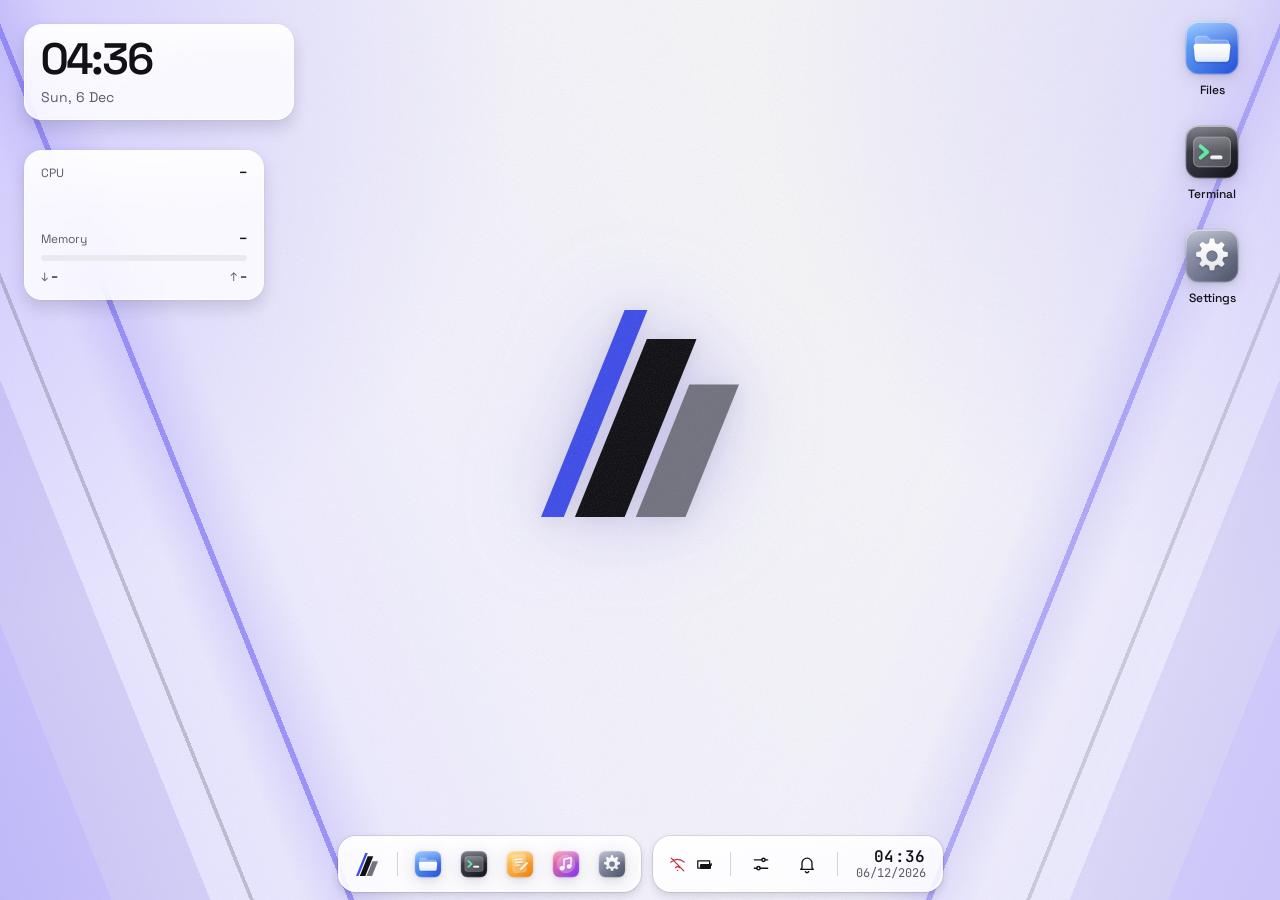
==== commit 5edaadb5: "Akari 0.18.0: neue Vorgaben, Symbole ohne Swoosh, Feinschliff Neues Konto: hell, Nova beidseitig mit" ====
--- a/akari/static/index.html
+++ b/akari/static/index.html
@@ -33,21 +33,22 @@
 <script src="apps/editor.js" defer></script>
 <script src="apps/activity.js" defer></script>
 <script src="apps/music.js" defer></script>
+<script src="apps/docker.js" defer></script>
+<script src="apps/welcome.js" defer></script>
 <script src="apps/display.js" type="module"></script>
 </head>
 <body>
 <svg width="0" height="0" class="sprite" aria-hidden="true">
   <symbol id="am" viewBox="0 0 95.64 100"><path class="am-l" d="M40.4 0L51.4 0L11 100L0 100Z"/><path class="am-b" d="M51.14 14L75.14 14L40.39 100L16.39 100Z"/><path class="am-d" d="M71.64 36L95.64 36L69.79 100L45.79 100Z"/></symbol>
   <symbol id="lm" viewBox="0 0 964 543"><path fill="currentColor" d="M112,148L260,217L409.69,379.66L467.26,264.53L400,222.08L400,204.02L0,0L112,148Z"/><path fill="currentColor" d="M964,0L564,204.02L564,222.08L496.74,264.53L554.31,379.66L704,217L852,148L964,0Z"/><path fill="currentColor" d="M172.93,266.68L315.8,308.65L247.36,234.28L59.81,146.84L172.93,266.68Z"/><path fill="currentColor" d="M904.19,146.84L716.64,234.28L648.2,308.65L791.07,266.68L904.19,146.84Z"/><path fill="currentColor" d="M289.78,367.82L400.19,400.35L343.4,338.64L191.3,293.96L289.78,367.82Z"/><path fill="currentColor" d="M772.7,293.96L620.6,338.64L563.81,400.35L674.22,367.82L772.7,293.96Z"/><path fill="currentColor" d="M518,67L415,100L403,120L454,122L421,210.5L482,249L543,210.5L538,85L518,67Z"/><path fill="currentColor" d="M482,282L544.5,407L482,543L419.5,407L482,282Z"/></symbol>
-  <!-- App icons (design/icons/apps.py, do not edit here): a tile in the app's colour with
-       Nova's ray, the motif in two panes of glass. Raw colours are allowed here and only here. -->
+  <!-- App icons (design/icons/apps.py, do not edit here): a tile in the app's colour,
+       the motif in two panes of glass. Raw colours are allowed here and only here. -->
   <defs>
     <!-- the clear glass in front: white, lit from above -->
     <linearGradient id="ag-front" x1="0" y1="0" x2="0" y2="1"><stop offset="0" stop-color="#fff"/><stop offset="1" stop-color="#fff" stop-opacity=".82"/></linearGradient>
     <filter id="ag-drop" x="-30%" y="-30%" width="160%" height="170%"><feDropShadow dx="0" dy="1.4" stdDeviation="1.3" flood-color="#000" flood-opacity=".22"/></filter>
-    <!-- sheen from the top, Nova's ray across, a rim bright above and faint below -->
+    <!-- sheen from the top, a rim bright above and faint below -->
     <linearGradient id="ag-sheen" x1="0" y1="0" x2="0" y2="1"><stop offset="0" stop-color="#fff" stop-opacity=".34"/><stop offset=".48" stop-color="#fff" stop-opacity="0"/></linearGradient>
-    <linearGradient id="ag-ray" x1="0" y1="0" x2="1" y2="0"><stop offset="0" stop-color="#fff" stop-opacity="0"/><stop offset=".5" stop-color="#fff" stop-opacity=".16"/><stop offset="1" stop-color="#fff" stop-opacity="0"/></linearGradient>
     <linearGradient id="ag-rim" x1="0" y1="0" x2="0" y2="1"><stop offset="0" stop-color="#fff" stop-opacity=".6"/><stop offset=".55" stop-color="#fff" stop-opacity=".12"/><stop offset="1" stop-color="#fff" stop-opacity=".22"/></linearGradient>
     <clipPath id="ag-tile"><rect x="2" y="2" width="60" height="60" rx="15"/></clipPath>
     <linearGradient id="ag-files" x1="0" y1="0" x2="1" y2="1"><stop offset="0" stop-color="#6fb3ff"/><stop offset="1" stop-color="#2450d6"/></linearGradient>
@@ -60,10 +61,11 @@
     <linearGradient id="ag-tasks" x1="0" y1="0" x2="1" y2="1"><stop offset="0" stop-color="#a796ff"/><stop offset="1" stop-color="#4f38d8"/></linearGradient>
     <linearGradient id="ag-monitor" x1="0" y1="0" x2="1" y2="1"><stop offset="0" stop-color="#55e3a6"/><stop offset="1" stop-color="#0c8a5e"/></linearGradient>
     <linearGradient id="ag-window" x1="0" y1="0" x2="1" y2="1"><stop offset="0" stop-color="#48e2c8"/><stop offset="1" stop-color="#0a7f7b"/></linearGradient>
+    <linearGradient id="ag-docker" x1="0" y1="0" x2="1" y2="1"><stop offset="0" stop-color="#4fb8ff"/><stop offset="1" stop-color="#1550c8"/></linearGradient>
+    <linearGradient id="ag-welcome" x1="0" y1="0" x2="1" y2="1"><stop offset="0" stop-color="#c3a2ff"/><stop offset="1" stop-color="#e0468f"/></linearGradient>
   </defs>
   <symbol id="app-files" viewBox="0 0 64 64">
     <rect x="2" y="2" width="60" height="60" rx="15" fill="url(#ag-files)"/>
-    <path d="M30 2h13L21 62H8z" fill="url(#ag-ray)" clip-path="url(#ag-tile)"/>
     <path d="M13 22a3.5 3.5 0 0 1 3.5-3.5h9.6l4.2 4.4h17.2a3.5 3.5 0 0 1 3.5 3.5V42H13z" fill="#fff" fill-opacity=".24" stroke="#fff" stroke-opacity=".5" stroke-width=".8"/>
     <path d="M11 30.5a3.5 3.5 0 0 1 3.5-3.5h35a3.5 3.5 0 0 1 3.5 3.8l-1.5 13.6a3.6 3.6 0 0 1-3.6 3.2H16.1a3.6 3.6 0 0 1-3.6-3.2z" fill="url(#ag-front)" filter="url(#ag-drop)"/>
     <rect x="2" y="2" width="60" height="60" rx="15" fill="url(#ag-sheen)"/>
@@ -71,7 +73,6 @@
   </symbol>
   <symbol id="app-terminal" viewBox="0 0 64 64">
     <rect x="2" y="2" width="60" height="60" rx="15" fill="url(#ag-terminal)"/>
-    <path d="M30 2h13L21 62H8z" fill="url(#ag-ray)" clip-path="url(#ag-tile)"/>
     <rect x="11" y="15" width="42" height="34" rx="6" fill="#fff" fill-opacity=".24" stroke="#fff" stroke-opacity=".5" stroke-width=".8"/>
     <path d="M19 25.5l7.5 6.5-7.5 6.5" fill="none" stroke="#5ee8a4" stroke-width="4.2" stroke-linecap="round" stroke-linejoin="round" filter="url(#ag-drop)"/>
     <rect x="30" y="36" width="14" height="4.4" rx="2.2" fill="url(#ag-front)" filter="url(#ag-drop)"/>
@@ -80,7 +81,6 @@
   </symbol>
   <symbol id="app-music" viewBox="0 0 64 64">
     <rect x="2" y="2" width="60" height="60" rx="15" fill="url(#ag-music)"/>
-    <path d="M30 2h13L21 62H8z" fill="url(#ag-ray)" clip-path="url(#ag-tile)"/>
     <circle cx="32" cy="32" r="20" fill="#fff" fill-opacity=".24" stroke="#fff" stroke-opacity=".5" stroke-width=".8"/>
     <path d="M27.5 41.5V21l16-3.4v19.8" fill="none" stroke="url(#ag-front)" stroke-linecap="round" stroke-linejoin="round" filter="url(#ag-drop)" stroke-width="3.4"/>
     <circle cx="23" cy="41.8" r="5.4" fill="url(#ag-front)" filter="url(#ag-drop)"/><circle cx="39" cy="37.8" r="5.4" fill="url(#ag-front)" filter="url(#ag-drop)"/>
@@ -89,7 +89,6 @@
   </symbol>
   <symbol id="app-editor" viewBox="0 0 64 64">
     <rect x="2" y="2" width="60" height="60" rx="15" fill="url(#ag-editor)"/>
-    <path d="M30 2h13L21 62H8z" fill="url(#ag-ray)" clip-path="url(#ag-tile)"/>
     <rect x="15" y="11" width="30" height="40" rx="4.5" fill="#fff" fill-opacity=".24" stroke="#fff" stroke-opacity=".5" stroke-width=".8" transform="rotate(-6 30 31)"/>
     <path d="M20.5 21.5h17M20.5 28h17M20.5 34.5h10" fill="none" stroke="url(#ag-front)" stroke-linecap="round" stroke-linejoin="round" filter="url(#ag-drop)" stroke-width="3" transform="rotate(-6 30 31)"/>
     <path d="M47.6 27.2l3.2 3.2-14.6 14.6-5 1.8 1.8-5z" fill="url(#ag-front)" filter="url(#ag-drop)"/>
@@ -98,7 +97,6 @@
   </symbol>
   <symbol id="app-web" viewBox="0 0 64 64">
     <rect x="2" y="2" width="60" height="60" rx="15" fill="url(#ag-web)"/>
-    <path d="M30 2h13L21 62H8z" fill="url(#ag-ray)" clip-path="url(#ag-tile)"/>
     <circle cx="32" cy="32" r="18" fill="#fff" fill-opacity=".24" stroke="#fff" stroke-opacity=".5" stroke-width=".8"/>
     <g fill="none" stroke="url(#ag-front)" stroke-linecap="round" stroke-linejoin="round" filter="url(#ag-drop)" stroke-width="2.8"><ellipse cx="32" cy="32" rx="7.5" ry="18"/><path d="M15 26h34M15 38h34"/><circle cx="32" cy="32" r="18"/></g>
     <rect x="2" y="2" width="60" height="60" rx="15" fill="url(#ag-sheen)"/>
@@ -106,7 +104,6 @@
   </symbol>
   <symbol id="app-xterm" viewBox="0 0 64 64">
     <rect x="2" y="2" width="60" height="60" rx="15" fill="url(#ag-xterm)"/>
-    <path d="M30 2h13L21 62H8z" fill="url(#ag-ray)" clip-path="url(#ag-tile)"/>
     <rect x="11" y="14" width="42" height="36" rx="6" fill="#fff" fill-opacity=".24" stroke="#fff" stroke-opacity=".5" stroke-width=".8"/>
     <path d="M11 20a6 6 0 0 1 6-6h30a6 6 0 0 1 6 6v3H11z" fill="url(#ag-front)" filter="url(#ag-drop)"/>
     <path d="M24 31l8 9M32 31l-8 9" stroke="#ffc65a" stroke-width="3.6" stroke-linecap="round" filter="url(#ag-drop)"/>
@@ -116,15 +113,12 @@
   </symbol>
   <symbol id="app-settings" viewBox="0 0 64 64">
     <rect x="2" y="2" width="60" height="60" rx="15" fill="url(#ag-settings)"/>
-    <path d="M30 2h13L21 62H8z" fill="url(#ag-ray)" clip-path="url(#ag-tile)"/>
-    <circle cx="32" cy="32" r="20" fill="#fff" fill-opacity=".24" stroke="#fff" stroke-opacity=".5" stroke-width=".8"/>
     <path d="M29.6 12h4.8l1 5.1 3.4 1.4 4.3-2.9 3.4 3.4-2.9 4.3 1.4 3.4 5.1 1v4.8l-5.1 1-1.4 3.4 2.9 4.3-3.4 3.4-4.3-2.9-3.4 1.4-1 5.1h-4.8l-1-5.1-3.4-1.4-4.3 2.9-3.4-3.4 2.9-4.3-1.4-3.4-5.1-1v-4.8l5.1-1 1.4-3.4-2.9-4.3 3.4-3.4 4.3 2.9 3.4-1.4zM32 25.5a6.5 6.5 0 1 0 0 13 6.5 6.5 0 0 0 0-13z" fill-rule="evenodd" fill="url(#ag-front)" filter="url(#ag-drop)"/>
     <rect x="2" y="2" width="60" height="60" rx="15" fill="url(#ag-sheen)"/>
     <rect x="2.6" y="2.6" width="58.8" height="58.8" rx="14.4" fill="none" stroke="url(#ag-rim)" stroke-width="1.2"/>
   </symbol>
   <symbol id="app-tasks" viewBox="0 0 64 64">
     <rect x="2" y="2" width="60" height="60" rx="15" fill="url(#ag-tasks)"/>
-    <path d="M30 2h13L21 62H8z" fill="url(#ag-ray)" clip-path="url(#ag-tile)"/>
     <rect x="13" y="15" width="38" height="9" rx="4.5" fill="url(#ag-front)" filter="url(#ag-drop)"/>
     <rect x="13" y="27.5" width="38" height="9" rx="4.5" fill="#fff" fill-opacity=".24" stroke="#fff" stroke-opacity=".5" stroke-width=".8"/>
     <rect x="13" y="40" width="38" height="9" rx="4.5" fill="#fff" fill-opacity=".24" stroke="#fff" stroke-opacity=".5" stroke-width=".8"/>
@@ -134,7 +128,6 @@
   </symbol>
   <symbol id="app-monitor" viewBox="0 0 64 64">
     <rect x="2" y="2" width="60" height="60" rx="15" fill="url(#ag-monitor)"/>
-    <path d="M30 2h13L21 62H8z" fill="url(#ag-ray)" clip-path="url(#ag-tile)"/>
     <rect x="13" y="34" width="8" height="15" rx="2.5" fill="#fff" fill-opacity=".24" stroke="#fff" stroke-opacity=".5" stroke-width=".8"/><rect x="24" y="28" width="8" height="21" rx="2.5" fill="#fff" fill-opacity=".24" stroke="#fff" stroke-opacity=".5" stroke-width=".8"/>
     <rect x="35" y="31" width="8" height="18" rx="2.5" fill="#fff" fill-opacity=".24" stroke="#fff" stroke-opacity=".5" stroke-width=".8"/><rect x="46" y="22" width="5" height="27" rx="2.5" fill="#fff" fill-opacity=".24" stroke="#fff" stroke-opacity=".5" stroke-width=".8"/>
     <path d="M12 33l9-9 7 5 10-13 7 8 7-6" fill="none" stroke="url(#ag-front)" stroke-linecap="round" stroke-linejoin="round" filter="url(#ag-drop)" stroke-width="4"/>
@@ -143,10 +136,25 @@
   </symbol>
   <symbol id="app-window" viewBox="0 0 64 64">
     <rect x="2" y="2" width="60" height="60" rx="15" fill="url(#ag-window)"/>
-    <path d="M30 2h13L21 62H8z" fill="url(#ag-ray)" clip-path="url(#ag-tile)"/>
     <rect x="12" y="15" width="40" height="34" rx="6" fill="#fff" fill-opacity=".24" stroke="#fff" stroke-opacity=".5" stroke-width=".8"/>
     <path d="M12 21a6 6 0 0 1 6-6h28a6 6 0 0 1 6 6v4H12z" fill="url(#ag-front)" filter="url(#ag-drop)"/>
     <rect x="18" y="31" width="16" height="4" rx="2" fill="url(#ag-front)" filter="url(#ag-drop)"/><rect x="18" y="39" width="22" height="4" rx="2" fill="#fff" fill-opacity=".55"/>
+    <rect x="2" y="2" width="60" height="60" rx="15" fill="url(#ag-sheen)"/>
+    <rect x="2.6" y="2.6" width="58.8" height="58.8" rx="14.4" fill="none" stroke="url(#ag-rim)" stroke-width="1.2"/>
+  </symbol>
+  <symbol id="app-docker" viewBox="0 0 64 64">
+    <rect x="2" y="2" width="60" height="60" rx="15" fill="url(#ag-docker)"/>
+    <rect x="12" y="34" width="18" height="13" rx="3" fill="#fff" fill-opacity=".24" stroke="#fff" stroke-opacity=".5" stroke-width=".8"/><rect x="34" y="34" width="18" height="13" rx="3" fill="#fff" fill-opacity=".24" stroke="#fff" stroke-opacity=".5" stroke-width=".8"/>
+    <rect x="23" y="18" width="18" height="13" rx="3" fill="url(#ag-front)" filter="url(#ag-drop)"/>
+    <path d="M28.5 22v5M32 22v5M35.5 22v5" stroke="#1550c8" stroke-opacity=".55" stroke-width="1.6" stroke-linecap="round"/>
+    <rect x="2" y="2" width="60" height="60" rx="15" fill="url(#ag-sheen)"/>
+    <rect x="2.6" y="2.6" width="58.8" height="58.8" rx="14.4" fill="none" stroke="url(#ag-rim)" stroke-width="1.2"/>
+  </symbol>
+  <symbol id="app-welcome" viewBox="0 0 64 64">
+    <rect x="2" y="2" width="60" height="60" rx="15" fill="url(#ag-welcome)"/>
+    <g transform="translate(13 14) scale(.37)"><path d="M71.64 36L95.64 36L69.79 100L45.79 100Z" fill="#fff" fill-opacity=".24" stroke="#fff" stroke-opacity=".5" stroke-width=".8"/>
+    <path d="M40.4 0L51.4 0L11 100L0 100Z" fill="url(#ag-front)" filter="url(#ag-drop)"/><path d="M51.14 14L75.14 14L40.39 100L16.39 100Z" fill="url(#ag-front)" filter="url(#ag-drop)"/></g>
+    <path d="M48 11.5l1.6 4.4 4.4 1.6-4.4 1.6-1.6 4.4-1.6-4.4-4.4-1.6 4.4-1.6z" fill="url(#ag-front)" filter="url(#ag-drop)"/>
     <rect x="2" y="2" width="60" height="60" rx="15" fill="url(#ag-sheen)"/>
     <rect x="2.6" y="2.6" width="58.8" height="58.8" rx="14.4" fill="none" stroke="url(#ag-rim)" stroke-width="1.2"/>
   </symbol>
--- a/akari/static/akari.css
+++ b/akari/static/akari.css
@@ -790,6 +790,8 @@
 .icon.is-dragging .icon__img{ transform:scale(1.06) }
 .widget{ padding:var(--s-4) var(--s-5); border-radius:var(--r-overlay); box-shadow:var(--shadow-16); cursor:grab; user-select:none;
   animation:f-rise var(--dur-4) var(--ease-out) backwards }
+/* in the dark the high glass let too much of Nova through: the numbers lost their ground */
+.widget.f-glass--hi{ background:light-dark(var(--glass-hi), rgba(20, 20, 26, .93)) }
 .w-clock__time{ display:block; font:600 44px/1 var(--sans); letter-spacing:var(--tr-display); font-variant-numeric:tabular-nums; color:var(--text) }
 .w-clock__date{ display:block; margin-top:var(--s-2); color:var(--text-dim); font-size:var(--fs-300) }
 .widget--perf{ display:grid; gap:var(--s-2) }
@@ -881,6 +883,16 @@
   grid-template-rows:auto minmax(0,1fr) auto; max-height:min(620px, calc(100dvh - var(--tb-space) - 2 * var(--s-4))); overflow:hidden }
 .launch__body, .launch__results{ min-height:0; overflow:auto; display:grid; gap:var(--s-4); align-content:start; padding-bottom:var(--s-2) }
 .launch__body[hidden], .launch__results[hidden]{ display:none }
+/* the menu's scrolling parts draw their own thin bar: a browser's classic one
+   (Windows, "always show scroll bars") took 15px out of the grid and pushed the
+   pinned apps sideways */
+.launch__body, .launch__results, .launch__all .launch__list{ overflow-x:hidden; scrollbar-width:thin; scrollbar-color:var(--stroke-1) transparent }
+:is(.launch__body, .launch__results, .launch__all .launch__list)::-webkit-scrollbar{ width:6px; height:0 }
+:is(.launch__body, .launch__results, .launch__all .launch__list)::-webkit-scrollbar-track{ background:transparent }
+:is(.launch__body, .launch__results, .launch__all .launch__list)::-webkit-scrollbar-thumb{ background:var(--stroke-1); border-radius:var(--r-pill) }
+/* while the menu glides to a new height or closes, nothing in it shows a scroll bar */
+:is(.pop--launch.is-gliding, .pop--launch.is-closing) *{ scrollbar-width:none }
+:is(.pop--launch.is-gliding, .pop--launch.is-closing) *::-webkit-scrollbar{ display:none }
 .launch__h{ margin:0 0 var(--s-2) var(--s-2); font:500 var(--fs-chrome-xs)/1 var(--mono); letter-spacing:var(--tr-chrome-xs); text-transform:uppercase; color:var(--text-dim) }
 .launch__apps{ grid-template-columns:repeat(5, 1fr) }
 .launch__app{ animation:launch-in var(--dur-3) var(--spring) backwards; animation-delay:calc(var(--i, 0) * 18ms) }
@@ -1071,7 +1083,9 @@
 .desk__spectrum::before{ mix-blend-mode:color }
 .desk__spectrum::after{ mix-blend-mode:screen; opacity:.28 }
 /* the app icons keep their own colours, as they do in the bar */
-:root[data-tint="spectrum"] .icons{ z-index:2 }
+:root[data-tint="spectrum"] .icons, :root[data-tint="spectrum"] .widgets{ z-index:2 }
+/* …and the windows stay above them (the bar and its menus are far higher still) */
+:root[data-tint="spectrum"] .windows{ z-index:3 }
 .swatch--spectrum{ background:linear-gradient(115deg, oklch(.80 .12 20), oklch(.86 .12 90), oklch(.84 .11 165), oklch(.80 .10 230), oklch(.78 .12 300)) }
 
 /* ---------- the bar's alignment: left, centre (default), right, split ---------- */
@@ -1443,9 +1457,199 @@
 .launch__place span{ overflow:hidden; text-overflow:ellipsis; white-space:nowrap }
 .launch__all{ min-height:0; display:grid; grid-template-rows:auto minmax(0, 1fr); padding-bottom:var(--s-2) }
 .launch__all[hidden]{ display:none }
+/* switching views: the new one comes in from its side, all apps row after row */
+.launch__all.is-in-fwd{ animation:launch-fwd .34s var(--spring) both }
+.launch__body.is-in-back{ animation:launch-back .34s var(--spring) both }
+.launch__all.is-in-fwd .launch__list > *{ animation:launch-row .4s var(--ease-out) both; animation-delay:calc(var(--i, 0) * 18ms + 40ms) }
+.launch__body.is-in-back .launch__sec{ animation:launch-row .4s var(--ease-out) both }
+.launch__body.is-in-back .launch__sec:nth-child(2){ animation-delay:40ms } .launch__body.is-in-back .launch__sec:nth-child(3){ animation-delay:80ms }
+@keyframes launch-fwd{ from{ opacity:0; transform:translateX(28px) } }
+@keyframes launch-back{ from{ opacity:0; transform:translateX(-28px) } }
+@keyframes launch-row{ from{ opacity:0; transform:translateY(6px) } }
 .launch__all .launch__list{ overflow:auto; align-content:start; max-height:min(460px, 60vh) }
 .launch__letter{ margin:var(--s-3) var(--s-3) var(--s-1); font:600 var(--fs-200)/1 var(--mono); color:var(--text-dim) }
 .launch__letter:first-child{ margin-top:var(--s-1) }
 :root[data-phone] .launch__places{ grid-template-columns:repeat(2, minmax(0, 1fr)) }
 .launch__item > .app-art{ width:28px; height:28px; flex:none }
 .pop--launch{ grid-template-columns:minmax(0, 1fr) }
+
+/* ---------- Docker: the containers of this machine (apps/docker.js) ---------- */
+.dk{ display:grid; grid-template-columns:220px minmax(0, 1fr); min-height:0 }
+.dk--bare{ grid-template-columns:minmax(0, 1fr) }
+.dk__side{ display:flex; flex-direction:column; justify-content:space-between; gap:var(--s-4); min-height:0; padding:var(--s-4) var(--s-3);
+  overflow:auto; background:var(--bg-frame); border-right:var(--hair) solid var(--stroke-2) }
+.dk__side[hidden]{ display:none }
+.dk__side .f-nav__item{ position:relative }
+.dk__count{ margin-left:auto; color:var(--text-dim); font:500 var(--fs-100)/1 var(--mono) }
+.dk__engine{ padding:0 var(--s-3); font:400 var(--fs-100)/var(--lh-100) var(--mono) }
+.dk__main{ min-height:0; overflow:auto; overscroll-behavior:contain; padding:var(--s-6) var(--s-7) var(--s-8); display:grid; gap:var(--s-3); align-content:start }
+.dk__head{ display:flex; align-items:flex-start; justify-content:space-between; gap:var(--s-4); margin-bottom:var(--s-2) }
+.dk__head p{ margin:var(--s-1) 0 0; max-width:60ch }
+.dk__acts{ display:flex; flex-wrap:wrap; gap:var(--s-2); flex:none }
+.dk__crumbs{ display:flex; align-items:center; flex-wrap:wrap; gap:var(--s-3) }
+.dk__bar{ display:flex; align-items:center; gap:var(--s-3) }
+.dk__bar .f-search, .dk__bar .f-input{ flex:1; min-width:0 }
+.dk__stats{ margin:0 }
+.dk__group{ display:grid; gap:var(--s-2); margin-top:var(--s-2) }
+.dk__ghead{ display:flex; align-items:center; gap:var(--s-3); min-height:28px; padding:0 var(--s-1) }
+.dk__gacts{ margin-left:auto; display:flex; gap:var(--s-1) }
+.dk__row{ display:grid; grid-template-columns:auto minmax(0, 1.4fr) minmax(0, 1fr) minmax(0, .9fr) auto; align-items:center; gap:var(--s-4);
+  min-height:52px; padding:var(--s-2) var(--s-3) var(--s-2) var(--s-5); cursor:pointer; outline:none }
+.dk__row + .dk__row{ border-top:var(--hair) solid var(--divider) }
+.dk__row:hover, .dk__row:focus-visible{ background:var(--surface-2) }
+.dk__row:first-child{ border-radius:var(--r-card) var(--r-card) 0 0 } .dk__row:last-child{ border-radius:0 0 var(--r-card) var(--r-card) }
+.dk__row:only-child{ border-radius:var(--r-card) }
+.dk__row--plain{ grid-template-columns:minmax(0, 1.6fr) minmax(0, .6fr) minmax(0, .6fr) auto; cursor:default }
+.dk__name{ display:grid; min-width:0 }
+.dk__name b{ font-weight:500; overflow:hidden; text-overflow:ellipsis; white-space:nowrap }
+.dk__name small{ color:var(--text-dim); font-size:var(--fs-200); overflow:hidden; text-overflow:ellipsis; white-space:nowrap }
+.dk__ports{ display:flex; flex-wrap:wrap; gap:var(--s-1); min-width:0 }
+.dk__ports code{ padding:var(--s-0) var(--s-2); border-radius:var(--r-small); background:var(--surface-2); font:400 var(--fs-100)/var(--lh-100) var(--mono) }
+.dk__status{ color:var(--text-dim); font-size:var(--fs-200); overflow:hidden; text-overflow:ellipsis; white-space:nowrap }
+.dk__rowacts{ display:flex; gap:var(--s-0) }
+.dk__rowacts .f-btn--icon{ width:32px; height:32px }
+.dk__rowacts svg{ width:16px; height:16px }
+.dk__dot{ width:8px; height:8px; border-radius:50%; background:var(--text-ghost); display:inline-block }
+.dk__dot.is-ok{ background:var(--ok) } .dk__dot.is-warn{ background:var(--warn) }
+.dk__facts .opt__txt small{ word-break:break-word }
+.dk__facts code, .dk__kv code{ font:400 var(--fs-200)/var(--lh-200) var(--mono) }
+.dk__env summary{ cursor:pointer; padding:var(--s-2) var(--s-1) }
+.dk__kv{ display:grid; grid-template-columns:minmax(120px, .4fr) minmax(0, 1fr); gap:var(--s-4); padding:var(--s-2) var(--s-5); font-size:var(--fs-200) }
+.dk__kv + .dk__kv{ border-top:var(--hair) solid var(--divider) }
+.dk__kv code{ word-break:break-all; color:var(--text-dim) }
+.dk__log{ margin:0; min-height:180px; max-height:380px; overflow:auto; padding:var(--s-3) var(--s-4); border-radius:var(--r-card);
+  background:var(--surface-2); border:var(--hair) solid var(--stroke-2); font:400 var(--fs-100)/var(--lh-100) var(--mono); white-space:pre-wrap; word-break:break-word }
+.dk__log--small{ max-width:560px; width:100%; text-align:left }
+.dk__code{ padding:var(--s-1) var(--s-3); border-radius:var(--r-control); background:var(--acc-soft); color:var(--acc); font:600 var(--fs-400)/var(--lh-400) var(--mono); letter-spacing:.06em }
+.dk__owner{ margin:calc(-1 * var(--s-2)) 0 var(--s-4); font-size:var(--fs-300); max-width:62ch }
+.dk__form{ max-width:640px }
+.dk__empty{ display:grid; justify-items:center; align-content:center; gap:var(--s-4); min-height:100%; padding:var(--s-8) var(--s-6); text-align:center }
+.dk__empty p{ margin:0; max-width:52ch }
+.dk__empty--small{ min-height:0; padding:var(--s-7) }
+.dk__hero{ width:88px; height:88px; filter:drop-shadow(0 8px 20px var(--sh-k)) }
+.dk__spin{ width:18px; height:18px; flex:none; border-radius:50%; border:2px solid var(--stroke-1); border-top-color:var(--acc); animation:dk-spin .9s linear infinite }
+@keyframes dk-spin{ to{ transform:rotate(360deg) } }
+@media (max-width:639px){
+  .dk{ grid-template-columns:minmax(0, 1fr); grid-template-rows:auto minmax(0, 1fr) }
+  .dk__side{ flex-direction:row; overflow-x:auto; border-right:0; border-bottom:var(--hair) solid var(--stroke-2); padding:var(--s-2) }
+  .dk__side .f-nav{ display:flex; gap:var(--s-1) } .dk__engine{ display:none }
+  .dk__main{ padding:var(--s-4) }
+  .dk__row{ grid-template-columns:auto minmax(0, 1fr) auto } .dk__ports, .dk__row .dk__status{ display:none }
+  .dk__row--plain{ grid-template-columns:minmax(0, 1fr) auto }
+  .dk__head{ flex-direction:column }
+}
+
+/* ---------- Willkommen (apps/welcome.js): a short scene, then five pages ----------
+   The scene follows the desktop's light: lucya.systems' eagle builds as on the
+   old lucya.sh splash (outline in pairs, signal drop, fill with an RGB split,
+   the wordmark locking in), then gives way to Akari's mark. */
+.wl{ position:relative; display:flex; overflow:hidden; padding:0 }
+.wl__stage{ position:absolute; inset:0; z-index:2; display:grid; place-items:center; overflow:hidden; cursor:pointer;
+  --wl-ink:light-dark(#15141d, #fff);
+  --wl-line:light-dark(rgba(40, 44, 90, .7), rgba(210, 230, 255, .78));
+  --wl-glow:light-dark(rgba(91, 110, 255, .16), rgba(91, 138, 255, .38));
+  --wl-r:light-dark(#3d7bff, #7aa6ff); --wl-b:light-dark(#9a4dff, #b478ff);
+  color:var(--wl-ink);
+  background:light-dark(
+    radial-gradient(120% 95% at 28% 18%, oklch(.97 .03 calc(var(--akari-h, 277) * 1deg)) 0%, oklch(.95 .012 285) 55%, oklch(.91 .02 300) 100%),
+    radial-gradient(120% 95% at 28% 18%, oklch(.3 .11 calc(var(--akari-h, 277) * 1deg)) 0%, oklch(.15 .035 285) 58%, #09080f 100%));
+  transition:opacity .5s var(--ease-out), transform .5s var(--ease-out), filter .5s var(--ease-out) }
+.wl__stage.is-leaving{ opacity:0; transform:scale(1.04); filter:blur(6px); pointer-events:none }
+.wl__glow{ position:absolute; width:120%; aspect-ratio:1; left:-10%; top:-30%; border-radius:50%; filter:blur(70px); pointer-events:none;
+  opacity:.3;
+  background:conic-gradient(from 200deg, transparent, color-mix(in oklch, var(--acc) 70%, #fff) 25%, transparent 45%, oklch(.6 .2 350 / .6) 70%, transparent);
+  animation:wl-drift 7s ease-in-out infinite alternate }
+.wl__act{ grid-area:1 / 1; position:relative; display:flex; flex-direction:column; align-items:center; gap:var(--s-4); text-align:center }
+
+/* the eagle: a main mark, and a red and a blue copy behind it for the split */
+.wl__glitch{ position:relative; width:min(300px, 58vw); aspect-ratio:964 / 543; filter:drop-shadow(0 0 30px var(--wl-glow)) }
+.wl__glitch.is-settled{ animation:wl-breathe 6s ease-in-out infinite }
+.wl__glitch .wl__eagle{ position:absolute; inset:0; width:100%; height:100%; overflow:visible }
+.wl__eagle--main{ z-index:2 }
+.wl__eagle--main path{ fill:transparent; stroke:var(--wl-line); stroke-width:3; stroke-linejoin:round;
+  stroke-dasharray:var(--len, 2000); stroke-dashoffset:var(--len, 2000); transition:fill .18s ease, stroke .3s ease }
+.wl__eagle--main path.is-drawn{ stroke-dashoffset:0; transition:stroke-dashoffset var(--dur, .6s) cubic-bezier(.25, .46, .45, .94) }
+.wl__eagle--main path.is-filled{ fill:var(--wl-ink); stroke:transparent }
+.wl__rgb{ position:absolute; inset:0; opacity:0; pointer-events:none; mix-blend-mode:multiply;
+  transition:opacity .12s steps(2), transform .08s linear }
+.wl__rgb--r{ z-index:1; color:var(--wl-r) } .wl__rgb--b{ z-index:3; color:var(--wl-b) }
+.wl__rgb path{ fill:currentColor }
+:root[data-theme="dark"] .wl__rgb{ mix-blend-mode:screen }
+:root[data-theme="dark"] .wl__glow{ opacity:.55 }
+@media (prefers-color-scheme: dark){ :root:not([data-theme="light"]) .wl__rgb{ mix-blend-mode:screen } :root:not([data-theme="light"]) .wl__glow{ opacity:.55 } }
+.wl__word{ height:13px; opacity:0; color:var(--wl-ink); transform-origin:center }
+
+/* Akari, once the eagle has stood a moment */
+.wl__act--akari{ visibility:hidden }
+.wl__stage.is-akari .wl__act--lucya{ animation:wl-out .6s var(--ease-io) both }
+.wl__stage.is-akari .wl__act--akari{ visibility:visible }
+.wl__mark{ width:104px; height:auto; overflow:visible; filter:drop-shadow(0 0 26px var(--wl-glow)) }
+.wl-ray{ transform-box:fill-box; animation:wl-ray .85s var(--spring) both }
+.wl__mark .wl-ray{ animation-play-state:paused; opacity:0 }
+.wl__stage.is-akari .wl__mark .wl-ray{ animation-play-state:running; opacity:1 }
+.wl__mark .wl-ray--0{ animation-delay:.3s } .wl__mark .wl-ray--1{ animation-delay:.42s } .wl__mark .wl-ray--2{ animation-delay:.54s }
+.wl__name{ font:600 30px/1.1 var(--sans); letter-spacing:-.01em; opacity:0 }
+.wl__hello{ font-size:var(--fs-text-md); color:color-mix(in oklch, var(--wl-ink) 62%, transparent); margin-top:calc(-1 * var(--s-2)); opacity:0 }
+.wl__stage.is-akari .wl__name{ animation:wl-rise .7s var(--ease-out) .75s both }
+.wl__stage.is-akari .wl__hello{ animation:wl-rise .6s var(--ease-out) 1s both }
+.wl__skip{ position:absolute; right:var(--s-4); bottom:var(--s-4); color:color-mix(in oklch, var(--wl-ink) 62%, transparent); animation:wl-rise .5s var(--ease-out) .8s both }
+.wl__skip:hover{ color:var(--wl-ink); background:color-mix(in oklch, var(--wl-ink) 8%, transparent) }
+
+@keyframes wl-rise{ from{ opacity:0; transform:translateY(10px) } to{ opacity:1; transform:none } }
+@keyframes wl-out{ to{ opacity:0; transform:translateY(-16px) scale(.86); filter:blur(8px); visibility:hidden } }
+@keyframes wl-ray{ from{ opacity:0; transform:translate(-38px, 95px) } to{ opacity:1; transform:none } }
+@keyframes wl-drift{ to{ transform:translate(12%, 18%) rotate(40deg) } }
+@keyframes wl-breathe{ 50%{ filter:drop-shadow(0 0 44px var(--wl-glow)) drop-shadow(0 0 70px color-mix(in oklch, var(--wl-b) 25%, transparent)) } }
+
+/* the pages */
+.wl__tour{ flex:1; display:flex; flex-direction:column; min-width:0; min-height:0; transition:opacity .4s var(--ease-out) }
+.wl__tour.is-waiting:not(.is-on){ opacity:0 }
+.wl__page{ flex:1; min-height:0; overflow:auto; padding:var(--s-7) var(--s-7) var(--s-5) }
+.wl__page.is-in{ animation:wl-page .45s var(--spring) both }
+.wl__page.is-back{ animation:wl-page-back .45s var(--spring) both }
+@keyframes wl-page{ from{ opacity:0; transform:translateX(28px) } }
+@keyframes wl-page-back{ from{ opacity:0; transform:translateX(-28px) } }
+.wl__title{ margin:0 0 var(--s-4) }
+.wl__lead{ margin:0 0 var(--s-5); max-width:58ch; color:var(--text-dim); font-size:var(--fs-text-md) }
+.wl__hero{ display:flex; align-items:center; gap:var(--s-4); margin-bottom:var(--s-5) }
+.wl__heromark{ width:56px; height:auto; overflow:visible }
+.wl__hero .wl-ray--0{ animation-delay:.05s } .wl__hero .wl-ray--1{ animation-delay:.14s } .wl__hero .wl-ray--2{ animation-delay:.23s }
+.wl__heroeagle{ width:120px; height:auto; overflow:visible; fill:var(--text) }
+/* the eagle arrives whole (its pieces rising one by one looked loose); the wordmark slides in after it */
+.wl__heroeagle{ animation:wl-hero-in .55s var(--ease-out) both }
+.wl__hero--lucya .wordmark{ height:11px; color:var(--text-dim); animation:wl-hero-word .5s var(--ease-out) .15s both }
+@keyframes wl-hero-in{ from{ opacity:0; transform:scale(.92) } }
+@keyframes wl-hero-word{ from{ opacity:0; transform:translateX(-10px) } }
+
+.wl__facts{ display:grid; grid-template-columns:repeat(2, minmax(0, 1fr)); gap:var(--s-3); margin:0 }
+.wl__facts div{ padding:var(--s-3) var(--s-4); border-radius:var(--r-inner); background:var(--card); border:var(--hair) solid var(--line) }
+.wl__facts dt{ font-size:var(--fs-text-sm); color:var(--text-dim) }
+.wl__facts dd{ margin:2px 0 0; font-weight:600; overflow:hidden; text-overflow:ellipsis; white-space:nowrap }
+.wl__list{ list-style:none; margin:0; padding:0; display:grid; gap:var(--s-2) }
+.wl__item{ display:flex; align-items:center; gap:var(--s-4); padding:var(--s-3) var(--s-4); border-radius:var(--r-inner); background:var(--card); border:var(--hair) solid var(--line);
+  animation:wl-rise .45s var(--ease-out) both }
+.wl__item:nth-child(2){ animation-delay:.05s } .wl__item:nth-child(3){ animation-delay:.1s } .wl__item:nth-child(4){ animation-delay:.15s }
+.wl__icon{ flex:none; display:grid; place-items:center; width:36px; height:36px; border-radius:var(--r-control); background:var(--acc-soft); color:var(--acc) }
+.wl__icon svg{ width:18px; height:18px }
+.wl__txt{ flex:1; min-width:0; display:grid; gap:2px }
+.wl__txt small{ color:var(--text-dim); font-size:var(--fs-text-sm) }
+.wl__pick{ display:grid; gap:var(--s-2); margin-bottom:var(--s-5) }
+.wl__tints{ display:flex; flex-wrap:wrap; gap:var(--s-2) }
+.wl__tints button{ display:grid; place-items:center; width:36px; height:36px; padding:0; border:0; border-radius:50%; background:none; cursor:pointer;
+  box-shadow:inset 0 0 0 2px transparent; transition:box-shadow var(--dur-2, .2s) var(--ease-out) }
+.wl__tints button[aria-checked="true"]{ box-shadow:inset 0 0 0 2px var(--acc) }
+.wl__tints .f-swatch{ width:24px; height:24px }
+.wl__more{ display:flex; flex-wrap:wrap; align-items:center; gap:var(--s-3); font-size:var(--fs-text-sm) }
+
+.wl__foot{ display:flex; align-items:center; gap:var(--s-4); padding:var(--s-4) var(--s-7); border-top:var(--hair) solid var(--line) }
+.wl__foot .f-check{ flex:1 }
+.wl__dots{ display:flex; gap:6px }
+.wl__dot{ width:7px; height:7px; padding:0; border:0; border-radius:var(--r-pill); background:var(--line-strong); cursor:pointer; transition:width .3s var(--spring), background .2s }
+.wl__dot[aria-selected="true"]{ width:20px; background:var(--acc) }
+.wl__nav{ flex:1; display:flex; justify-content:flex-end; gap:var(--s-2) }
+
+:root[data-phone] .wl__page{ padding:var(--s-5) var(--s-4) var(--s-4) }
+:root[data-phone] .wl__foot{ flex-wrap:wrap; padding:var(--s-3) var(--s-4); gap:var(--s-3) }
+:root[data-phone] .wl__foot .f-check{ flex-basis:100%; order:3 }
+:root[data-phone] .wl__facts{ grid-template-columns:minmax(0, 1fr) }
+:root[data-motion] .wl *, .wl.is-calm *{ animation:none !important }
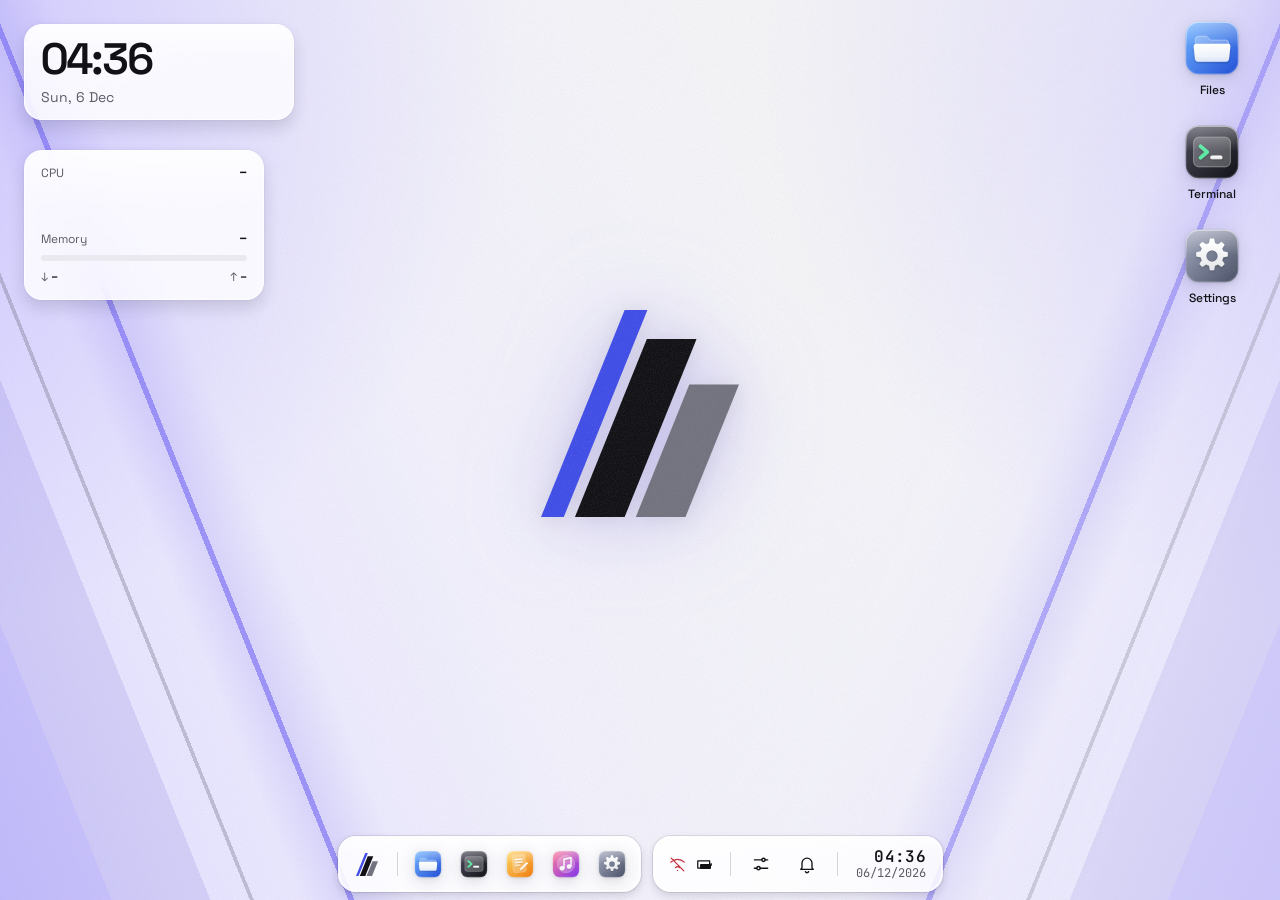
==== commit 8cce0bf3: "Akari als Server: akari-server, Dienste, Server-Widgets; Symbole und Startmenü frei akari-server (vo" ====
--- a/akari/static/index.html
+++ b/akari/static/index.html
@@ -34,6 +34,7 @@
 <script src="apps/activity.js" defer></script>
 <script src="apps/music.js" defer></script>
 <script src="apps/docker.js" defer></script>
+<script src="apps/services.js" defer></script>
 <script src="apps/welcome.js" defer></script>
 <script src="apps/display.js" type="module"></script>
 </head>
@@ -63,6 +64,7 @@
     <linearGradient id="ag-window" x1="0" y1="0" x2="1" y2="1"><stop offset="0" stop-color="#48e2c8"/><stop offset="1" stop-color="#0a7f7b"/></linearGradient>
     <linearGradient id="ag-docker" x1="0" y1="0" x2="1" y2="1"><stop offset="0" stop-color="#4fb8ff"/><stop offset="1" stop-color="#1550c8"/></linearGradient>
     <linearGradient id="ag-welcome" x1="0" y1="0" x2="1" y2="1"><stop offset="0" stop-color="#c3a2ff"/><stop offset="1" stop-color="#e0468f"/></linearGradient>
+    <linearGradient id="ag-services" x1="0" y1="0" x2="1" y2="1"><stop offset="0" stop-color="#8be8c8"/><stop offset="1" stop-color="#1d7f8f"/></linearGradient>
   </defs>
   <symbol id="app-files" viewBox="0 0 64 64">
     <rect x="2" y="2" width="60" height="60" rx="15" fill="url(#ag-files)"/>
@@ -155,6 +157,15 @@
     <g transform="translate(13 14) scale(.37)"><path d="M71.64 36L95.64 36L69.79 100L45.79 100Z" fill="#fff" fill-opacity=".24" stroke="#fff" stroke-opacity=".5" stroke-width=".8"/>
     <path d="M40.4 0L51.4 0L11 100L0 100Z" fill="url(#ag-front)" filter="url(#ag-drop)"/><path d="M51.14 14L75.14 14L40.39 100L16.39 100Z" fill="url(#ag-front)" filter="url(#ag-drop)"/></g>
     <path d="M48 11.5l1.6 4.4 4.4 1.6-4.4 1.6-1.6 4.4-1.6-4.4-4.4-1.6 4.4-1.6z" fill="url(#ag-front)" filter="url(#ag-drop)"/>
+    <rect x="2" y="2" width="60" height="60" rx="15" fill="url(#ag-sheen)"/>
+    <rect x="2.6" y="2.6" width="58.8" height="58.8" rx="14.4" fill="none" stroke="url(#ag-rim)" stroke-width="1.2"/>
+  </symbol>
+  <symbol id="app-services" viewBox="0 0 64 64">
+    <rect x="2" y="2" width="60" height="60" rx="15" fill="url(#ag-services)"/>
+    <rect x="13" y="13" width="38" height="11" rx="3.5" fill="url(#ag-front)" filter="url(#ag-drop)"/>
+    <rect x="13" y="27" width="38" height="11" rx="3.5" fill="#fff" fill-opacity=".24" stroke="#fff" stroke-opacity=".5" stroke-width=".8"/><rect x="13" y="41" width="38" height="11" rx="3.5" fill="#fff" fill-opacity=".24" stroke="#fff" stroke-opacity=".5" stroke-width=".8"/>
+    <circle cx="20" cy="18.5" r="2.1" fill="#1d7f8f"/><path d="M27 18.5h17" stroke="#1d7f8f" stroke-opacity=".45" stroke-width="2" stroke-linecap="round"/>
+    <circle cx="20" cy="32.5" r="2.1" fill="#fff"/><circle cx="20" cy="46.5" r="2.1" fill="#fff"/>
     <rect x="2" y="2" width="60" height="60" rx="15" fill="url(#ag-sheen)"/>
     <rect x="2.6" y="2.6" width="58.8" height="58.8" rx="14.4" fill="none" stroke="url(#ag-rim)" stroke-width="1.2"/>
   </symbol>
@@ -208,6 +219,7 @@
   <symbol id="i-desks" viewBox="0 0 24 24"><g fill="none" stroke="currentColor" stroke-width="1.6" stroke-linejoin="round"><rect x="3.5" y="7.5" width="12" height="10" rx="2"/><path d="M8.5 7.5V6.5a2 2 0 0 1 2-2h8a2 2 0 0 1 2 2v7a2 2 0 0 1-2 2h-3"/></g></symbol>
   <symbol id="i-clock" viewBox="0 0 24 24"><g fill="none" stroke="currentColor" stroke-width="1.6" stroke-linecap="round" stroke-linejoin="round"><circle cx="12" cy="12" r="8.5"/><path d="M12 7.5V12l3 2"/></g></symbol>
   <symbol id="i-info" viewBox="0 0 24 24"><g fill="none" stroke="currentColor" stroke-width="1.6" stroke-linecap="round"><circle cx="12" cy="12" r="8.5"/><path d="M12 11v5.5M12 7.8h.01"/></g></symbol>
+  <symbol id="i-keyboard" viewBox="0 0 24 24"><g fill="none" stroke="currentColor" stroke-width="1.7" stroke-linecap="round" stroke-linejoin="round"><rect x="2.5" y="6" width="19" height="12" rx="2.5"/><path d="M6.5 10h.01M10 10h.01M14 10h.01M17.5 10h.01M6.5 13.8h.01M17.5 13.8h.01M9.5 14h5"/></g></symbol>
   <symbol id="i-sliders" viewBox="0 0 24 24"><g fill="none" stroke="currentColor" stroke-width="1.7" stroke-linecap="round"><path d="M4 7h9M17 7h3M4 17h3M11 17h9"/><circle cx="15" cy="7" r="2"/><circle cx="9" cy="17" r="2"/></g></symbol>
   <symbol id="i-bell" viewBox="0 0 24 24"><path fill="none" stroke="currentColor" stroke-width="1.6" stroke-linejoin="round" d="M6 16.5V11a6 6 0 0 1 12 0v5.5l1.5 2h-15zM10 20.5a2 2 0 0 0 4 0"/></symbol>
   <symbol id="i-battery" viewBox="0 0 24 24"><path fill="none" stroke="currentColor" stroke-width="1.6" stroke-linejoin="round" d="M3.5 7.5h15v9h-15zM20.5 10.5v3"/></symbol>
@@ -422,6 +434,8 @@
         <a class="f-nav__item" href="#konto" data-page="konto" data-keys="name konto passwort anmeldung"><svg><use href="#i-user"/></svg>Konto</a>
         <a class="f-nav__item" href="#konten" data-page="konten" data-keys="konten benutzer anlegen löschen verwalten admin" data-admin hidden><svg><use href="#i-users"/></svg>Konten</a>
         <a class="f-nav__item" href="#software" data-page="software" data-keys="software pakete apt sudo installieren programme updates aktualisieren upgrade"><svg><use href="#i-box"/></svg>Software</a>
+        <a class="f-nav__item" href="#updates" data-page="updates" data-keys="updates aktualisieren upgrade automatisch apt sicherheit"><svg><use href="#i-refresh"/></svg>Updates</a>
+        <a class="f-nav__item" href="#tastatur" data-page="tastatur" data-keys="tastatur keyboard layout belegung konsole sprache"><svg><use href="#i-keyboard"/></svg>Tastatur</a>
         <a class="f-nav__item" href="#netzwerk" data-page="netzwerk" data-keys="netzwerk network ip adresse dns gateway router mac lan"><svg><use href="#i-net"/></svg>Netzwerk</a>
         <a class="f-nav__item" href="#zeit" data-page="zeit" data-keys="datum uhrzeit zeit zeitzone ntp uhr"><svg><use href="#i-clock"/></svg>Datum &amp; Uhrzeit</a>
         <a class="f-nav__item" href="#ssh" data-page="ssh" data-keys="ssh schlüssel key fernzugriff terminal port passwort"><svg><use href="#i-term"/></svg>SSH</a>
@@ -464,7 +478,8 @@
           </div>
         </div>
         <span class="f-label grp__label">Hintergrund</span>
-        <div class="grp">
+        <div class="walls" data-walls role="radiogroup" aria-label="Hintergrund"></div>
+        <div class="grp" data-nova-grp>
           <div class="opt" data-nova-opt><span class="opt__txt"><b>Nova als Hintergrund</b><small>Aus: ein schlichter Grund.</small></span><label class="f-switch"><input type="checkbox" data-pref="wallpaper"><i></i><span class="sr">Nova als Hintergrund</span></label></div>
           <div class="opt" data-nova-opt>
             <span class="opt__txt"><b>Licht von</b><small>Woher Novas Strahlen kommen.</small></span>
@@ -559,8 +574,22 @@
           <div class="opt"><span class="opt__txt"><b>Datum in der Uhr</b></span><label class="f-switch"><input type="checkbox" data-pref="date"><i></i><span class="sr">Datum in der Uhr</span></label></div>
           <div class="opt"><span class="opt__txt"><b>Nicht stören</b><small>Keine Hinweise unten rechts, bis du es ausschaltest.</small></span><label class="f-switch"><input type="checkbox" data-pref="dnd"><i></i><span class="sr">Nicht stören</span></label></div>
         </div>
-        <span class="f-label grp__label">Widgets</span>
+        <div class="grp__labelrow"><span class="f-label grp__label">Widgets</span><button class="f-btn f-btn--sm f-btn--ghost" data-open="widgets"><svg><use href="#i-plus"/></svg>Galerie</button></div>
         <div class="grp" data-widget-list></div>
+        <span class="f-label grp__label">Wetter</span>
+        <div class="grp">
+          <div class="opt"><span class="opt__txt"><b>Wetter in der Uhr</b><small>Von Open-Meteo. Gefragt wird mit nichts als dem Ort.</small></span><label class="f-switch"><input type="checkbox" data-pref-on="weather"><i></i><span class="sr">Wetter in der Uhr</span></label></div>
+          <div class="opt" data-wx-opt><span class="opt__txt"><b>Ort</b><small>Leer: die Stadt aus der Zeitzone des Rechners.</small></span>
+            <input class="f-input wx__place" data-wx-place-in placeholder="Berlin" maxlength="80" autocomplete="off" spellcheck="false"></div>
+          <div class="opt" data-wx-opt>
+            <span class="opt__txt"><b>Einheit</b></span>
+            <div class="f-seg" role="radiogroup" aria-label="Einheit">
+              <span class="f-seg__thumb"></span>
+              <input type="radio" name="weatherUnit" id="wu-c" value="c"><label for="wu-c">°C</label>
+              <input type="radio" name="weatherUnit" id="wu-f" value="f"><label for="wu-f">°F</label>
+            </div>
+          </div>
+        </div>
       </section>
 
       <section class="page" data-page="konto" hidden>
@@ -614,7 +643,13 @@
         <div class="grp">
           <div class="opt"><span class="opt__txt"><b>Alle Programme zeigen</b><small>Auch Terminal-Programme wie htop, XTerm und die Einstellungen anderer Desktops im Startmenü. Sonst startest du sie im Terminal.</small></span><label class="f-switch"><input type="checkbox" data-pref="showAllApps"><i></i><span class="sr">Alle Programme zeigen</span></label></div>
         </div>
-        <span class="f-label grp__label">Updates</span>
+        <p class="f-dim page__lede" data-sw-count></p>
+      </section>
+
+      <section class="page" data-page="updates" hidden>
+        <header class="page__head"><button class="f-btn f-btn--ghost f-btn--icon page__back" data-back aria-label="Zurück"><svg><use href="#i-back"/></svg></button><h2 class="f-h2">Updates</h2></header>
+        <p class="f-dim page__lede">Akari OS und Debian kommen über apt: Debians Sicherheitsupdates, seine Updates und Akaris eigene Paketquelle.</p>
+        <span class="f-label grp__label">Jetzt</span>
         <div class="grp" data-up>
           <div class="opt">
             <span class="opt__txt"><b data-up-title>–</b><small data-up-state>–</small></span>
@@ -626,7 +661,20 @@
           <div class="up__list" data-up-list hidden></div>
           <pre class="up__log" data-up-log hidden></pre>
         </div>
-        <p class="f-dim page__lede" data-sw-count></p>
+        <span class="f-label grp__label">Automatisch</span>
+        <div class="grp">
+          <div class="opt"><span class="opt__txt"><b>Automatisch aktualisieren</b><small data-auto-state>Jeden Tag: Sicherheitsupdates, Debians Updates und Akari selbst. Wann neu gestartet wird, entscheidest du.</small></span>
+            <span class="opt__acts"><button class="f-btn f-btn--sm" data-auto-install hidden>Einrichten</button><label class="f-switch" data-auto-switch><input type="checkbox" data-auto><i></i><span class="sr">Automatisch aktualisieren</span></label></span></div>
+        </div>
+      </section>
+
+      <section class="page" data-page="tastatur" hidden>
+        <header class="page__head"><button class="f-btn f-btn--ghost f-btn--icon page__back" data-back aria-label="Zurück"><svg><use href="#i-back"/></svg></button><h2 class="f-h2">Tastatur</h2></header>
+        <p class="f-dim page__lede">Die Belegung des Rechners: für die Konsole am Gerät und Linux-Programme. Im Browser tippst du mit der Tastatur deines eigenen Geräts.</p>
+        <div class="grp">
+          <div class="opt"><span class="opt__txt"><b>Belegung</b><small data-kb-state>–</small></span>
+            <select class="f-input f-select kb__pick" data-kb aria-label="Belegung"></select></div>
+        </div>
       </section>
 
       <section class="page" data-page="netzwerk" hidden>
--- a/akari/static/facet.css
+++ b/akari/static/facet.css
@@ -568,10 +568,14 @@
 .f-nav{ display:grid; gap:var(--s-0) }
 .f-nav__item{ position:relative; display:flex; align-items:center; gap:var(--s-4); padding:9px var(--s-4); border-radius:var(--r-md);
   color:var(--text-dim); font:500 var(--fs-text-sm)/1.2 var(--sans); cursor:pointer;
-  transition:color var(--dur-1) var(--ease), background-color var(--dur-1) var(--ease), transform var(--dur-2) var(--spring) }
+  transition:color var(--dur-1) var(--ease), background-color var(--dur-1) var(--ease), box-shadow var(--dur-1) var(--ease), transform var(--dur-2) var(--spring) }
 .f-nav__item svg{ width:18px; height:18px; flex:none }
-.f-nav__item:hover{ color:var(--text); background:var(--surface-2) }
-.f-nav__item.is-on{ color:var(--text); background:var(--surface-3) }
+button.f-nav__item{ width:100%; border:0; background:none; text-align:left }   /* a button looks like a link here */
+/* 1.9: the chosen entry is a card one step above the bar (light: the brightest
+   surface, dark: the next lighter one), with the smallest shadow; hover is half
+   that step. Grey on grey hardly showed in the light. */
+.f-nav__item:hover{ color:var(--text); background:light-dark(color-mix(in oklch, var(--surface) 70%, transparent), color-mix(in oklch, var(--surface-3) 55%, transparent)) }
+.f-nav__item.is-on{ color:var(--text); background:light-dark(var(--surface), var(--surface-3)); box-shadow:var(--shadow-4) }
 .f-nav__item.is-on svg{ color:var(--acc) }
 .f-nav__item .f-count{ margin-left:auto }
 .f-nav__group{ padding:var(--s-5) var(--s-4) var(--s-2) }
--- a/akari/static/akari.css
+++ b/akari/static/akari.css
@@ -794,6 +794,16 @@
 .widget.f-glass--hi{ background:light-dark(var(--glass-hi), rgba(20, 20, 26, .93)) }
 .w-clock__time{ display:block; font:600 44px/1 var(--sans); letter-spacing:var(--tr-display); font-variant-numeric:tabular-nums; color:var(--text) }
 .w-clock__date{ display:block; margin-top:var(--s-2); color:var(--text-dim); font-size:var(--fs-300) }
+/* the time left, the weather right */
+.widget--clock{ display:flex; align-items:center; justify-content:space-between; gap:var(--s-4) }
+.w-clock__now{ min-width:0 }
+.w-wx{ display:grid; grid-template-columns:auto auto; align-items:center; column-gap:var(--s-2); row-gap:2px; justify-items:end; min-width:0; max-width:120px;
+  padding:var(--s-2); margin:calc(-1 * var(--s-2)); border:0; border-radius:var(--r-inner); background:none; color:var(--text); cursor:pointer; text-align:right }
+.w-wx[hidden]{ display:none }
+.w-wx:hover{ background:var(--hover) }
+.w-wx__icon{ width:30px; height:30px; fill:none; stroke:currentColor; stroke-width:1.6; stroke-linecap:round; stroke-linejoin:round; color:var(--acc) }
+.w-wx__temp{ font:600 26px/1 var(--sans); font-variant-numeric:tabular-nums }
+.w-wx__place{ grid-column:1 / -1; max-width:100%; overflow:hidden; text-overflow:ellipsis; white-space:nowrap; color:var(--text-dim); font-size:var(--fs-200) }
 .widget--perf{ display:grid; gap:var(--s-2) }
 .w-perf__row{ display:flex; justify-content:space-between; align-items:baseline; gap:var(--s-3); font-size:var(--fs-200); color:var(--text-dim) }
 .w-perf__row b{ color:var(--text); font:600 var(--fs-300)/1 var(--mono); font-variant-numeric:tabular-nums }
@@ -1084,6 +1094,8 @@
 .desk__spectrum::after{ mix-blend-mode:screen; opacity:.28 }
 /* the app icons keep their own colours, as they do in the bar */
 :root[data-tint="spectrum"] .icons, :root[data-tint="spectrum"] .widgets{ z-index:2 }
+/* a picture of one's own choosing keeps its colours: the rainbow is for Nova */
+:root[data-wall-image] .desk__spectrum{ display:none }
 /* …and the windows stay above them (the bar and its menus are far higher still) */
 :root[data-tint="spectrum"] .windows{ z-index:3 }
 .swatch--spectrum{ background:linear-gradient(115deg, oklch(.80 .12 20), oklch(.86 .12 90), oklch(.84 .11 165), oklch(.80 .10 230), oklch(.78 .12 300)) }
@@ -1111,13 +1123,7 @@
   border-right:var(--hair) solid var(--stroke-1) }
 .mu__brand{ display:flex; align-items:center; gap:var(--s-2); padding:0 var(--s-2) }
 .mu__brand svg{ width:26px; height:26px } .mu__brand b{ font-size:var(--fs-400); font-weight:600 }
-.mu__nav{ display:grid; gap:var(--s-0) }
-.mu__nav button{ display:flex; align-items:center; gap:var(--s-3); padding:var(--s-3) var(--s-3); border:0; border-radius:var(--r-control); background:none;
-  color:var(--text-dim); font:500 var(--fs-300) var(--sans); text-align:left; cursor:pointer; transition:background-color var(--dur-1) var(--ease), color var(--dur-1) var(--ease) }
-.mu__nav button:hover{ background:var(--surface); color:var(--text) }
-.mu__nav button.is-on{ background:var(--surface); color:var(--text); box-shadow:var(--shadow-1) }
-.mu__nav button.is-on svg{ color:var(--acc) }
-.mu__nav svg{ width:18px; height:18px; flex:none }
+/* the list itself is Facet's .f-nav (1.9), as in every sidebar */
 .mu__nav .f-tip[data-tip]::after{ display:none }
 .mu__source{ margin-top:auto; display:grid; gap:var(--s-2); padding:var(--s-3) var(--s-2) 0; border-top:var(--hair) solid var(--stroke-1) }
 .mu__label{ font:600 var(--fs-100)/1 var(--mono); letter-spacing:.1em; text-transform:uppercase; color:var(--text-ghost) }
@@ -1292,7 +1298,7 @@
 .mu.is-narrow{ grid-template-columns:minmax(0, 1fr); grid-template-rows:auto minmax(0, 1fr) auto; grid-template-areas:"side" "main" "bar" }
 .mu.is-narrow .mu__side{ flex-direction:row; align-items:center; gap:var(--s-2); padding:var(--s-2) var(--s-3); border-right:0; border-bottom:var(--hair) solid var(--stroke-1); overflow-x:auto }
 .mu.is-narrow .mu__brand b, .mu.is-narrow .mu__nav span, .mu.is-narrow .mu__label, .mu.is-narrow .mu__srv{ display:none }
-.mu.is-narrow .mu__nav{ display:flex; gap:var(--s-0) } .mu.is-narrow .mu__nav button{ padding:var(--s-3) }
+.mu.is-narrow .mu__nav{ display:flex; gap:var(--s-0) } .mu.is-narrow .mu__nav button{ width:auto; padding:var(--s-3) }
 .mu.is-narrow .mu__nav .f-tip[data-tip]::after{ display:block }
 .mu.is-narrow .mu__source{ margin:0 0 0 auto; padding:0; border:0 }
 .mu.is-narrow .mu__main{ padding:var(--s-4) }
@@ -1653,3 +1659,68 @@
 :root[data-phone] .wl__foot .f-check{ flex-basis:100%; order:3 }
 :root[data-phone] .wl__facts{ grid-template-columns:minmax(0, 1fr) }
 :root[data-motion] .wl *, .wl.is-calm *{ animation:none !important }
+
+/* ---------- Einstellungen → Darstellung: the backgrounds as a gallery ---------- */
+.walls{ display:grid; grid-template-columns:repeat(auto-fill, minmax(132px, 1fr)); gap:var(--s-3); margin-bottom:var(--s-4) }
+.wall{ display:grid; gap:var(--s-2); padding:0; border:0; background:none; color:var(--text-dim); font:500 var(--fs-text-sm)/1.2 var(--sans); text-align:left; cursor:pointer }
+.wall__pic{ display:grid; place-items:center; width:100%; aspect-ratio:16 / 9; object-fit:cover; border-radius:var(--r-inner);
+  box-shadow:0 0 0 var(--hair) var(--line) inset, var(--shadow-4); background:var(--surface-2); transition:box-shadow var(--dur-1) var(--ease), transform var(--dur-2) var(--spring) }
+.wall:hover .wall__pic{ transform:translateY(-1px) }
+.wall[aria-checked="true"]{ color:var(--text) }
+.wall[aria-checked="true"] .wall__pic{ box-shadow:0 0 0 2px var(--acc), var(--shadow-4) }
+.wall--nova .wall__pic{ background:radial-gradient(120% 90% at 0% 0%, color-mix(in oklch, var(--acc) 55%, transparent), transparent 60%),
+  linear-gradient(115deg, transparent 38%, color-mix(in oklch, var(--acc) 35%, #fff) 40%, transparent 42%), var(--bg) }
+.wall--add .wall__pic{ color:var(--text-dim); border:1.5px dashed var(--line-strong); box-shadow:none; background:none }
+.wall--add .wall__pic svg{ width:20px; height:20px }
+.kb__pick{ min-width:200px; max-width:260px }
+.wx__place{ width:min(220px, 100%) }
+
+/* ---------- Dienste (apps/services.js): Docker's layout, a log by severity ---------- */
+.dk__dot.is-err{ background:var(--err) }
+.sv__desc{ margin:calc(-1 * var(--s-2)) 0 var(--s-4) }
+.sv__note{ font-size:var(--fs-text-sm) }
+.sv__log{ max-height:340px; overflow:auto; padding:var(--s-3) var(--s-4); border-radius:var(--r-inner); background:var(--card); border:var(--hair) solid var(--line);
+  font:400 12px/1.55 var(--mono); scrollbar-width:thin; scrollbar-color:var(--stroke-1) transparent }
+.sv__log--tall{ max-height:none; height:calc(100% - 96px); min-height:300px }
+.sv__line{ display:grid; grid-template-columns:auto auto minmax(0, 1fr); gap:var(--s-3); padding:1px 0; color:var(--text) }
+.sv__line time{ color:var(--text-ghost); white-space:nowrap }
+.sv__line b{ font-weight:500; color:var(--text-dim); white-space:nowrap; max-width:18ch; overflow:hidden; text-overflow:ellipsis }
+.sv__line span{ white-space:pre-wrap; overflow-wrap:anywhere }
+.sv__line--p0, .sv__line--p1, .sv__line--p2, .sv__line--p3{ color:var(--err) }
+.sv__line--p4{ color:var(--warn) }
+.sv__line--p6 span{ color:var(--text-dim) }
+.sv__none{ margin:0 }
+.sv .dk__main{ display:flex; flex-direction:column }
+
+/* ---------- widgets for the machine as a server (desk.js: server, containers, services) ---------- */
+.w-mon__row{ display:flex; justify-content:space-between; align-items:baseline; gap:var(--s-3); width:100%; padding:0; border:0; background:none; cursor:pointer;
+  font-size:var(--fs-200); color:var(--text-dim); text-align:left }
+.w-mon__row b{ color:var(--text); font:600 var(--fs-300)/1 var(--mono) }
+.w-mon__row:hover b{ text-decoration:underline; text-underline-offset:3px }
+.widget .is-ok{ color:var(--ok) } .widget .is-warn{ color:var(--warn) } .widget .is-err{ color:var(--err) }
+.widget--server, .widget--containers, .widget--services{ display:grid; gap:var(--s-2) }
+.w-mon__head{ display:grid; gap:2px; padding:0; border:0; background:none; text-align:left; cursor:pointer; color:var(--text) }
+.w-mon__head b{ font:600 26px/1.1 var(--sans); font-variant-numeric:tabular-nums }
+.w-mon__head small{ color:var(--text-dim); font-size:var(--fs-200) }
+.w-mon__list{ display:grid; gap:4px }
+.w-mon__item{ display:grid; grid-template-columns:auto minmax(0, 1fr) auto; align-items:center; gap:var(--s-2); padding:0; border:0; background:none;
+  font-size:var(--fs-200); color:var(--text); text-align:left }
+button.w-mon__item{ cursor:pointer }
+.w-mon__item span{ overflow:hidden; text-overflow:ellipsis; white-space:nowrap }
+.w-mon__item small{ color:var(--text-ghost); font:400 11px/1 var(--mono); white-space:nowrap }
+.w-mon__none{ margin:0; color:var(--text-dim); font-size:var(--fs-200) }
+
+/* the gallery (desk.js: the Widgets window) */
+.wg{ padding:var(--s-6) var(--s-6) var(--s-5); overflow:auto }
+.wg__head{ margin-bottom:var(--s-5) } .wg__head .f-h2{ margin:0 0 var(--s-2) } .wg__head p{ margin:0 }
+.wg__grid{ display:grid; grid-template-columns:repeat(auto-fill, minmax(250px, 1fr)); gap:var(--s-3) }
+.wg__card{ display:grid; grid-template-columns:auto minmax(0, 1fr); grid-template-rows:auto auto; gap:var(--s-2) var(--s-3); padding:var(--s-4);
+  border-radius:var(--r-inner); background:var(--card); border:var(--hair) solid var(--line) }
+.wg__card.is-on{ box-shadow:0 0 0 1.5px var(--acc-line) inset }
+.wg__icon{ grid-row:1 / 3; display:grid; place-items:center; width:40px; height:40px; border-radius:var(--r-control); background:var(--acc-soft); color:var(--acc) }
+.wg__icon svg{ width:20px; height:20px }
+.wg__txt{ display:grid; gap:2px } .wg__txt small{ color:var(--text-dim); font-size:var(--fs-text-sm) }
+.wg__card .f-btn{ justify-self:start }
+.wg__all{ margin-top:var(--s-5) }
+.grp__labelrow{ display:flex; align-items:center; justify-content:space-between; margin-top:var(--s-5) }
+.grp__labelrow .grp__label{ margin:0 }
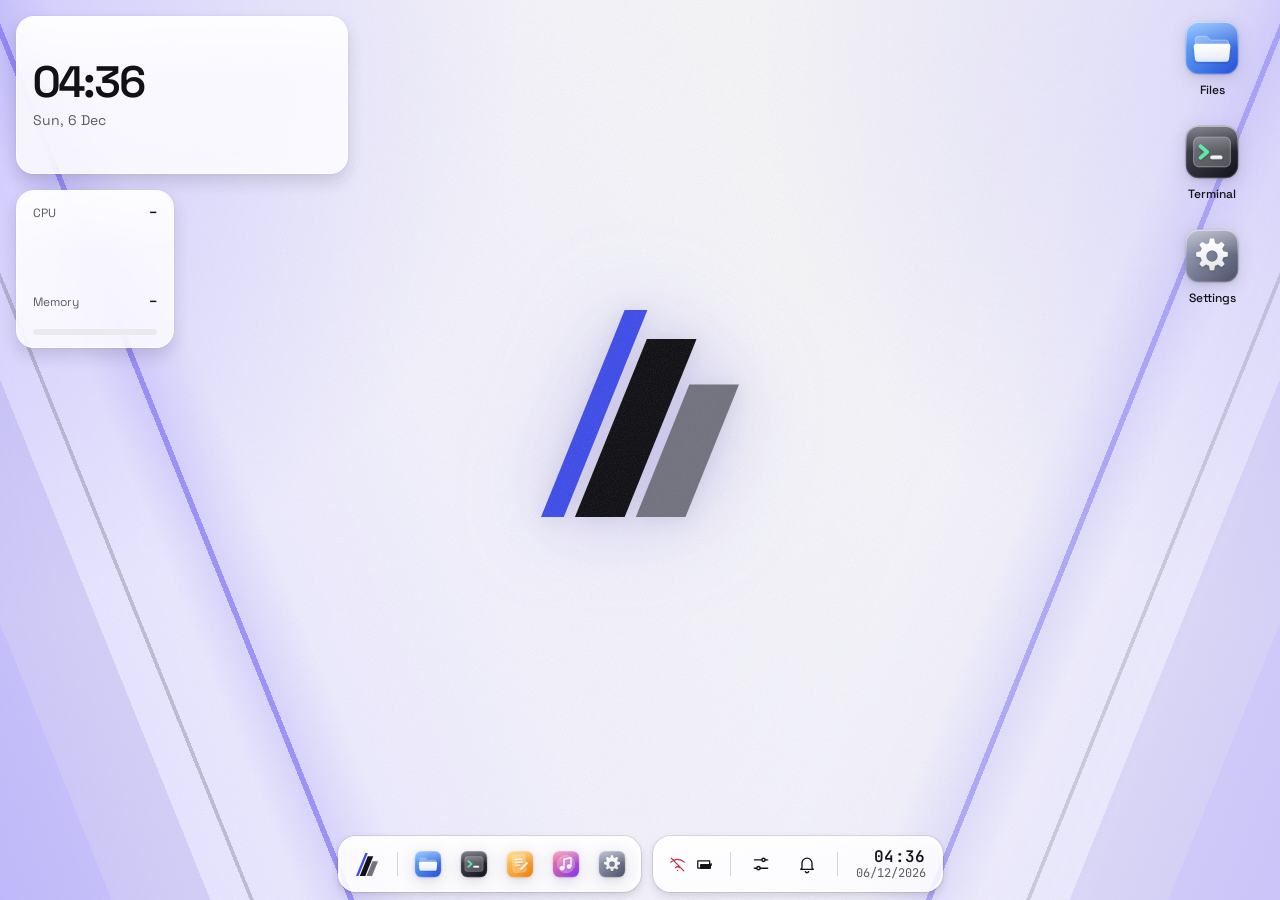
==== commit 19d7aa6a: "Server-Rollen: Rollen hinzufügen und entfernen, wie bei Windows Server Eine Rolle ist ein Metapaket " ====
--- a/akari/static/index.html
+++ b/akari/static/index.html
@@ -35,6 +35,7 @@
 <script src="apps/music.js" defer></script>
 <script src="apps/docker.js" defer></script>
 <script src="apps/services.js" defer></script>
+<script src="apps/roles.js" defer></script>
 <script src="apps/welcome.js" defer></script>
 <script src="apps/display.js" type="module"></script>
 </head>
@@ -65,6 +66,7 @@
     <linearGradient id="ag-docker" x1="0" y1="0" x2="1" y2="1"><stop offset="0" stop-color="#4fb8ff"/><stop offset="1" stop-color="#1550c8"/></linearGradient>
     <linearGradient id="ag-welcome" x1="0" y1="0" x2="1" y2="1"><stop offset="0" stop-color="#c3a2ff"/><stop offset="1" stop-color="#e0468f"/></linearGradient>
     <linearGradient id="ag-services" x1="0" y1="0" x2="1" y2="1"><stop offset="0" stop-color="#8be8c8"/><stop offset="1" stop-color="#1d7f8f"/></linearGradient>
+    <linearGradient id="ag-roles" x1="0" y1="0" x2="1" y2="1"><stop offset="0" stop-color="#b6c3ff"/><stop offset="1" stop-color="#3445b8"/></linearGradient>
   </defs>
   <symbol id="app-files" viewBox="0 0 64 64">
     <rect x="2" y="2" width="60" height="60" rx="15" fill="url(#ag-files)"/>
@@ -166,6 +168,14 @@
     <rect x="13" y="27" width="38" height="11" rx="3.5" fill="#fff" fill-opacity=".24" stroke="#fff" stroke-opacity=".5" stroke-width=".8"/><rect x="13" y="41" width="38" height="11" rx="3.5" fill="#fff" fill-opacity=".24" stroke="#fff" stroke-opacity=".5" stroke-width=".8"/>
     <circle cx="20" cy="18.5" r="2.1" fill="#1d7f8f"/><path d="M27 18.5h17" stroke="#1d7f8f" stroke-opacity=".45" stroke-width="2" stroke-linecap="round"/>
     <circle cx="20" cy="32.5" r="2.1" fill="#fff"/><circle cx="20" cy="46.5" r="2.1" fill="#fff"/>
+    <rect x="2" y="2" width="60" height="60" rx="15" fill="url(#ag-sheen)"/>
+    <rect x="2.6" y="2.6" width="58.8" height="58.8" rx="14.4" fill="none" stroke="url(#ag-rim)" stroke-width="1.2"/>
+  </symbol>
+  <symbol id="app-roles" viewBox="0 0 64 64">
+    <rect x="2" y="2" width="60" height="60" rx="15" fill="url(#ag-roles)"/>
+    <rect x="13" y="13" width="17" height="17" rx="4.5" fill="url(#ag-front)" filter="url(#ag-drop)"/><rect x="34" y="13" width="17" height="17" rx="4.5" fill="#fff" fill-opacity=".24" stroke="#fff" stroke-opacity=".5" stroke-width=".8"/>
+    <rect x="13" y="34" width="17" height="17" rx="4.5" fill="#fff" fill-opacity=".24" stroke="#fff" stroke-opacity=".5" stroke-width=".8"/><rect x="34" y="34" width="17" height="17" rx="4.5" fill="#fff" fill-opacity=".24" stroke="#fff" stroke-opacity=".5" stroke-width=".8"/>
+    <path d="M42.5 37.5v10M37.5 42.5h10" stroke="#fff" stroke-width="2.2" stroke-linecap="round"/>
     <rect x="2" y="2" width="60" height="60" rx="15" fill="url(#ag-sheen)"/>
     <rect x="2.6" y="2.6" width="58.8" height="58.8" rx="14.4" fill="none" stroke="url(#ag-rim)" stroke-width="1.2"/>
   </symbol>
--- a/akari/static/akari.css
+++ b/akari/static/akari.css
@@ -77,16 +77,18 @@
   border-radius:var(--r-overlay); box-shadow:var(--shadow-28); overflow:hidden;
   transform-origin:var(--ox, 50%) var(--oy, 100%);
   transition:box-shadow var(--dur-2) var(--ease), opacity var(--dur-1) var(--ease) }
+/* windows move without bouncing: Facet's spring overshoots, a window should arrive and stay */
+:root{ --win-ease:cubic-bezier(.22, 1, .36, 1) }
 .win.is-front{ box-shadow:var(--shadow-64) }
 .win:not(.is-front) .win__title{ color:var(--text-dim) }
-.win.is-opening{ animation:win-in var(--dur-3) var(--spring) both }
+.win.is-opening{ animation:win-in var(--dur-3) var(--win-ease) both }
 .win.is-closing{ animation:win-out var(--dur-2) var(--ease) both; pointer-events:none }
 .win.is-minimising{ animation:win-min var(--dur-3) var(--ease-io) both; pointer-events:none }
 .win.is-max{ left:0 !important; top:0 !important; width:100% !important; height:calc(100% - var(--dock-icon) - 3 * var(--s-3)) !important; border-radius:0 }
 :root[data-autohide] .win.is-max{ height:100% !important }
 .win.is-max .win__grip{ display:none }
 .win.is-dragging{ transition:none; cursor:grabbing }
-@keyframes win-in{ from{ opacity:0; transform:translateY(14px) scale(.94) } }
+@keyframes win-in{ from{ opacity:0; transform:translateY(8px) scale(.97) } }
 @keyframes win-out{ to{ opacity:0; transform:scale(.96) } }
 @keyframes win-min{ to{ opacity:0; transform:translate(var(--mx-to, 0), var(--my-to, 60vh)) scale(.12) } }
 
@@ -610,7 +612,7 @@
   translate:0 -50%; background:#ff5f57; box-shadow:calc(var(--dock-icon) * .1) 0 0 #febc2e, calc(var(--dock-icon) * .2) 0 0 #28c840 }
 .min__frame .app-art{ width:52%; height:52%; margin-top:10% }
 .min__win.is-waiting{ visibility:hidden }
-.min__win:not(.is-waiting){ animation:min-in var(--dur-3) var(--spring) both }
+.min__win:not(.is-waiting){ animation:min-in var(--dur-3) var(--win-ease) both }
 .min__win.is-leaving{ pointer-events:none; animation:dock-out var(--dur-3) var(--ease-out) forwards }
 @keyframes min-in{ from{ opacity:0; transform:scale(.6) } }
 
@@ -974,7 +976,7 @@
 @keyframes pop-out-top{ to{ opacity:0; transform:translateY(-8px) scale(.96) } }
 
 /* a minimised window comes back out of its dock icon */
-.win.is-restoring{ animation:win-restore var(--dur-3) var(--spring) both }
+.win.is-restoring{ animation:win-restore var(--dur-3) var(--win-ease) both }
 @keyframes win-restore{ from{ opacity:0; transform:translate(var(--mx-to, 0), var(--my-to, 60vh)) scale(.12) } }
 
 /* the taskbar's popovers appear above the magnified icons */
@@ -1416,7 +1418,7 @@
 :root[data-phone] .win__nav--close{ order:9 }
 :root[data-phone] .win__nav svg{ width:22px; height:22px }
 :root[data-phone] .win__nav:active{ transform:scale(.88); background:var(--surface-2) }
-:root[data-phone] .win.is-opening{ animation:phone-in var(--dur-3) var(--spring) both }
+:root[data-phone] .win.is-opening{ animation:phone-in var(--dur-3) var(--win-ease) both }
 @keyframes phone-in{ from{ opacity:0; transform:translateY(28px) scale(.97) } }
 /* the start menu's grid: columns never grow with a long app name (ImageMagick …), the name is cut */
 .launch__apps{ grid-template-columns:repeat(5, minmax(0, 1fr)) }
@@ -1724,3 +1726,73 @@
 .wg__all{ margin-top:var(--s-5) }
 .grp__labelrow{ display:flex; align-items:center; justify-content:space-between; margin-top:var(--s-5) }
 .grp__labelrow .grp__label{ margin:0 }
+
+/* ---------- widgets in fixed sizes (desk.js: s 158×158, m 332×158, l 332×332) ---------- */
+.widget[data-size]{ overflow:hidden; box-sizing:border-box }
+.desk-cell--widget{ border-radius:var(--r-overlay) }
+/* clock: small stacks the weather under the time */
+.widget--clock[data-size="s"]{ flex-direction:column; align-items:flex-start; justify-content:space-between }
+.widget--clock[data-size="s"] .w-clock__time{ font-size:40px }
+.widget--clock[data-size="s"] .w-wx{ grid-template-columns:auto auto auto; justify-items:start; margin:0; padding:0; text-align:left }
+.widget--clock[data-size="s"] .w-wx__temp{ font-size:var(--fs-300) }
+.widget--clock[data-size="s"] .w-wx__icon{ width:20px; height:20px }
+.widget--clock[data-size="s"] .w-wx__place{ grid-column:auto }
+/* load: small without the network, large with a tall curve */
+.widget--perf{ display:grid; align-content:space-between }
+.widget--perf[data-size="s"] .w-perf__net{ display:none }
+.widget--perf[data-size="l"] .w-perf__spark{ height:150px }
+/* note: the slip fills the widget */
+.widget--note[data-size] .w-note__text{ height:100%; min-height:0; resize:none }
+/* calendar: small is a compact month */
+.widget--calendar[data-size="s"]{ padding:var(--s-3) }
+.widget--calendar[data-size="s"] .w-cal__title{ font-size:var(--fs-200) }
+.widget--calendar[data-size="s"] .w-cal__grid{ font-size:10px; gap:0 }
+.widget--calendar[data-size="s"] .w-cal__grid span{ padding:1px 0 }
+.widget--calendar[data-size="s"] .w-cal__grid .is-dow{ font-size:9px }
+.widget--calendar[data-size="l"] .w-cal__grid{ font-size:var(--fs-300); gap:var(--s-1) }
+.widget--calendar[data-size="l"] .w-cal__grid span{ padding:var(--s-2) 0 }
+/* server: medium is six figures in two columns, large the full rows */
+.widget--server[data-size="m"]{ grid-template-columns:1fr 1fr; column-gap:var(--s-5); align-content:center }
+.widget--server[data-size="m"] .f-meter{ display:none }
+.widget--server[data-size="l"]{ align-content:space-between }
+/* containers and services: small is the number alone */
+.widget--containers[data-size="s"], .widget--services[data-size="s"]{ align-content:center }
+.widget--containers[data-size="s"] .w-mon__head b, .widget--services[data-size="s"] .w-mon__head b{ font-size:34px }
+.widget--containers[data-size="s"] .w-mon__list, .widget--services[data-size="s"] .w-mon__list{ display:none }
+/* the gallery shows a widget's sizes as little tiles */
+.wg__sizes{ display:flex; align-items:flex-end; gap:4px; margin-top:var(--s-1) }
+.wg__size{ display:block; height:12px; border-radius:3px; background:var(--acc-soft); border:1px solid var(--acc-line) }
+.wg__size--s{ width:12px } .wg__size--m{ width:26px } .wg__size--l{ width:26px; height:26px }
+.widget--calendar[data-size="s"]{ display:grid; align-content:start; gap:4px }
+.widget--calendar[data-size="s"] .w-cal__grid span{ padding:0; line-height:14px }
+.widget--storage[data-size="s"] .w-perf__row b{ font-size:12px }
+.widget--storage[data-size="s"]{ display:grid; align-content:center; gap:var(--s-2) }
+
+/* ---------- snapping windows (akari.js: snapTo) ---------- */
+.snap-ghost{ position:absolute; z-index:0; border-radius:var(--r-overlay); pointer-events:none; opacity:0; transform:scale(.97);
+  background:color-mix(in oklch, var(--acc) 14%, transparent); border:1.5px solid var(--acc-line);
+  -webkit-backdrop-filter:blur(6px); backdrop-filter:blur(6px);
+  transition:opacity var(--dur-1) var(--ease-out), transform var(--dur-2) var(--win-ease), left var(--dur-2) var(--win-ease), top var(--dur-2) var(--win-ease),
+    width var(--dur-2) var(--win-ease), height var(--dur-2) var(--win-ease) }
+.snap-ghost.is-on{ opacity:1; transform:none }
+.win.is-snapping{ transition:left var(--dur-2) var(--win-ease), top var(--dur-2) var(--win-ease), width var(--dur-2) var(--win-ease), height var(--dur-2) var(--win-ease) }
+@media (prefers-reduced-motion: reduce){ .win.is-snapping, .snap-ghost{ transition:none } }
+:root[data-motion] .win.is-snapping, :root[data-motion] .snap-ghost{ transition:none }
+
+/* ---------- Server-Manager (apps/roles.js): the machine's roles ---------- */
+.rm{ padding:var(--s-6) var(--s-7) var(--s-6); overflow:auto }
+.rm__head{ margin-bottom:var(--s-4) } .rm__head .f-h2{ margin:0 0 var(--s-1) } .rm__head p{ margin:0 }
+.rm__sum{ padding:var(--s-4) var(--s-5); margin-bottom:var(--s-2) }
+.rm__list{ display:grid; gap:var(--s-2) }
+.rm__role{ display:grid; grid-template-columns:auto minmax(0, 1fr) auto; align-items:center; gap:var(--s-4); padding:var(--s-4) var(--s-5);
+  border-radius:var(--r-card); background:var(--card); border:var(--hair) solid var(--line) }
+.rm__role.is-here{ box-shadow:inset 3px 0 0 var(--acc) }
+.rm__role.is-soon{ opacity:.55 } .rm__role.is-soon .rm__art{ filter:grayscale(1) }
+.rm__art{ width:44px; height:44px }
+.rm__txt{ display:grid; gap:4px; min-width:0 } .rm__txt small{ color:var(--text-dim); font-size:var(--fs-text-sm) }
+.rm__svcs, .rm__ports{ display:flex; flex-wrap:wrap; gap:var(--s-2) var(--s-3); margin-top:2px }
+.rm__svc{ display:inline-flex; align-items:center; gap:6px; font:400 12px/1.2 var(--mono); color:var(--text-dim) }
+.rm__ports code{ font-size:11px; padding:1px 6px; border-radius:var(--r-small); background:var(--surface-2); color:var(--text-dim) }
+.rm__acts{ display:flex; align-items:center; gap:var(--s-2) }
+.rm__none{ margin:0 }
+.rm__apt{ margin:var(--s-3) 0 } .rm__apt .up__log{ margin:0 var(--s-4) var(--s-4) }
